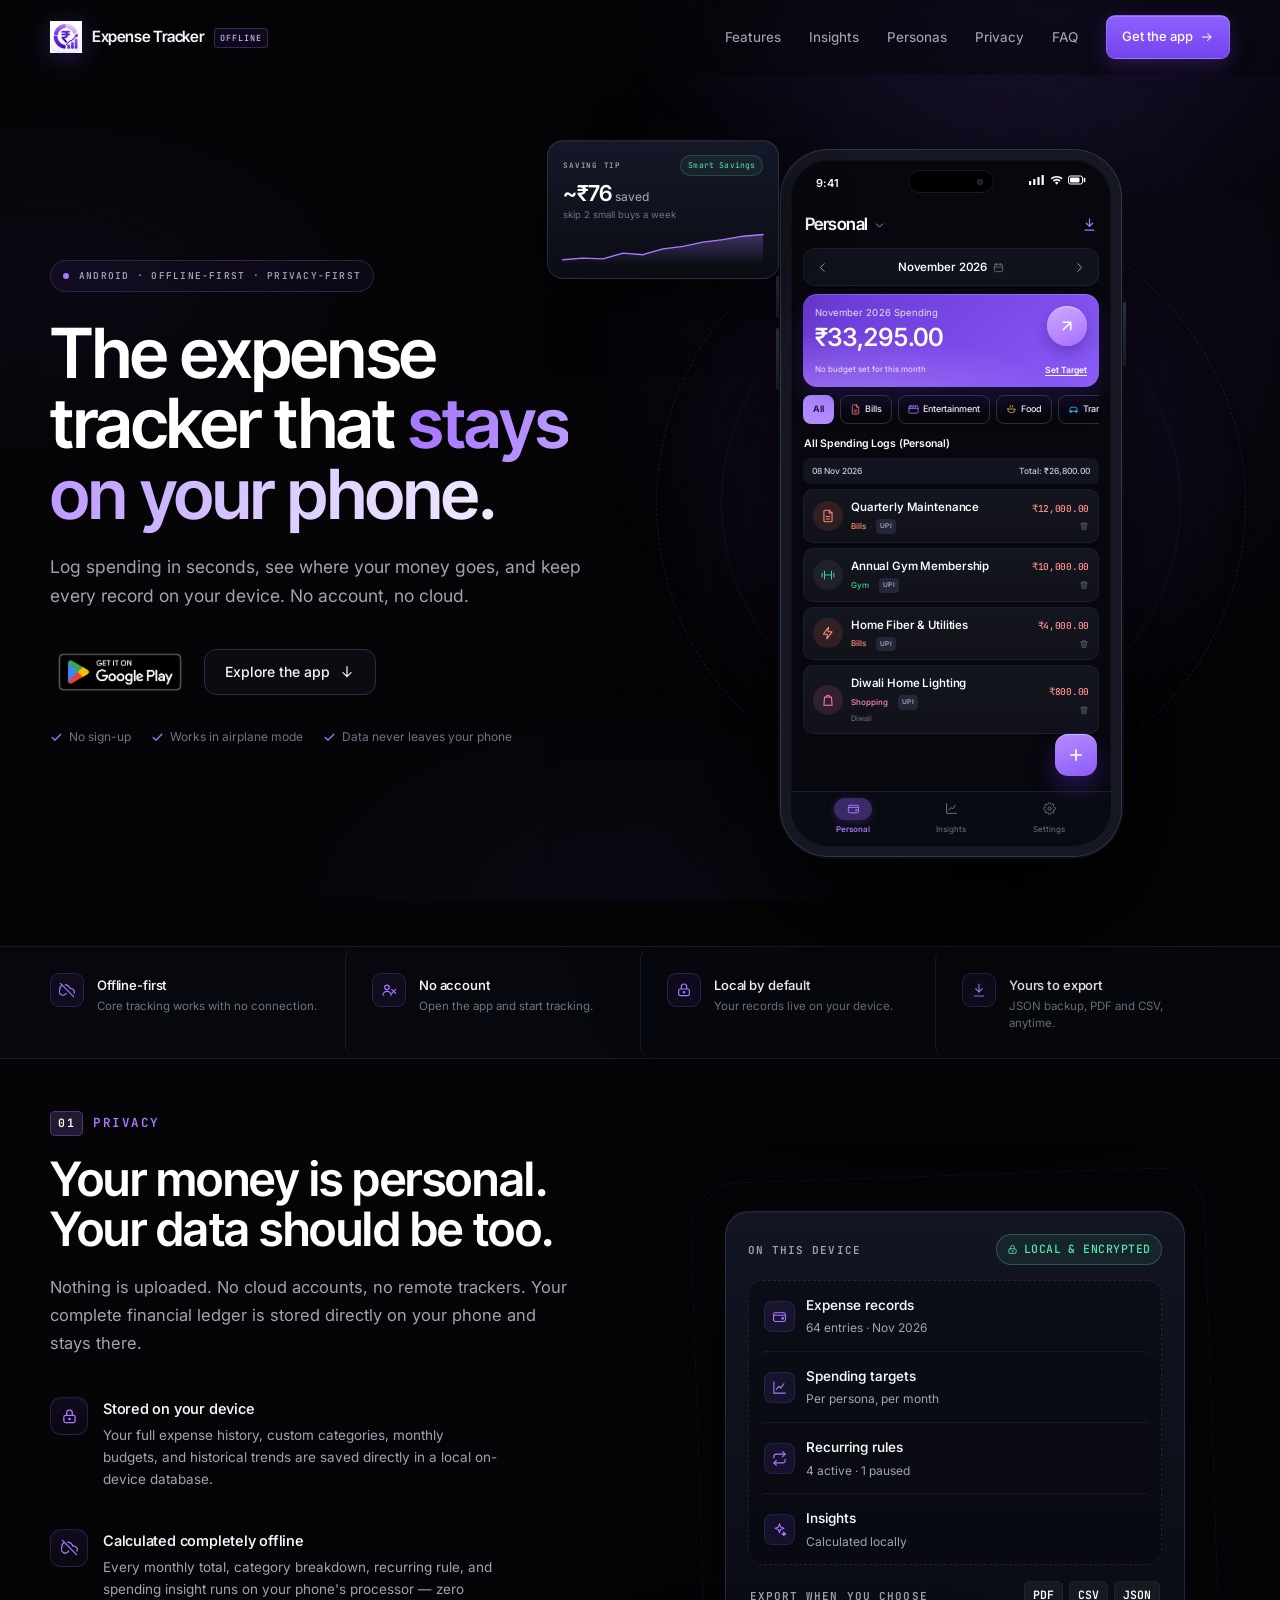
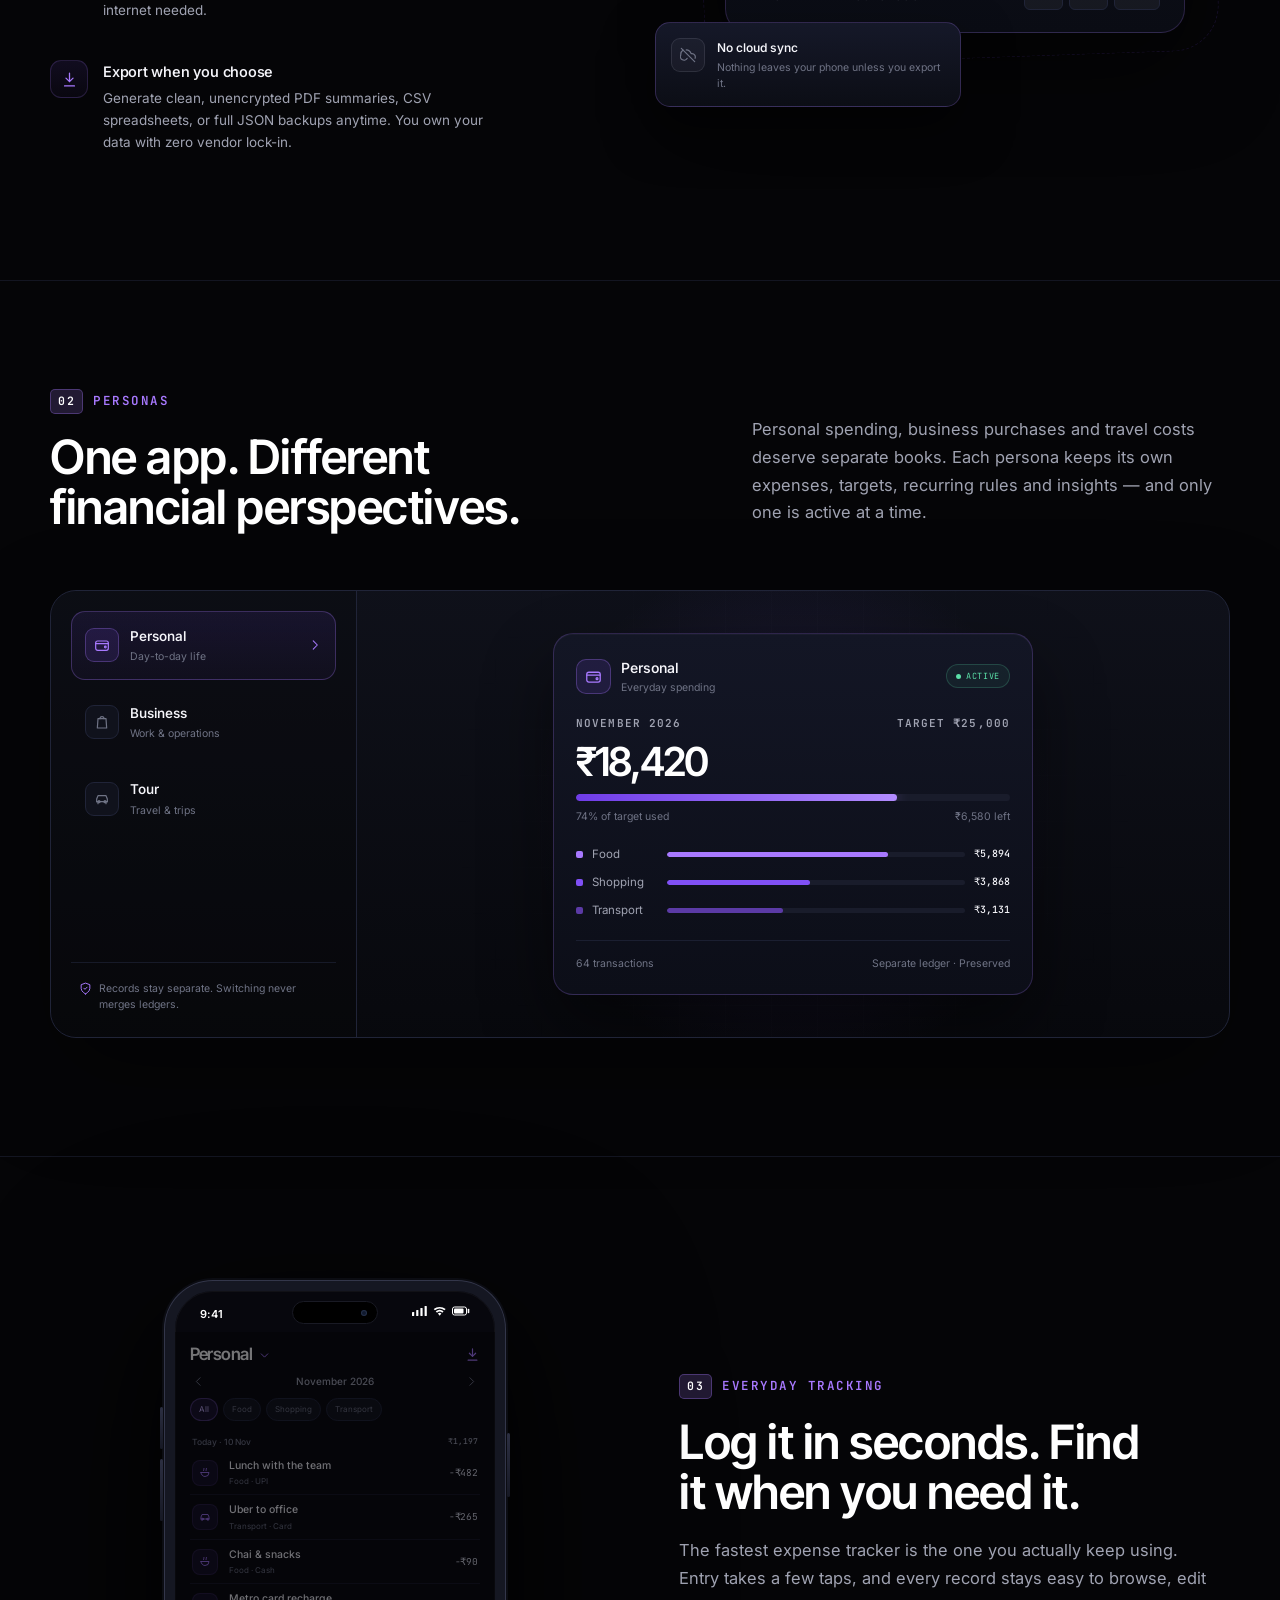
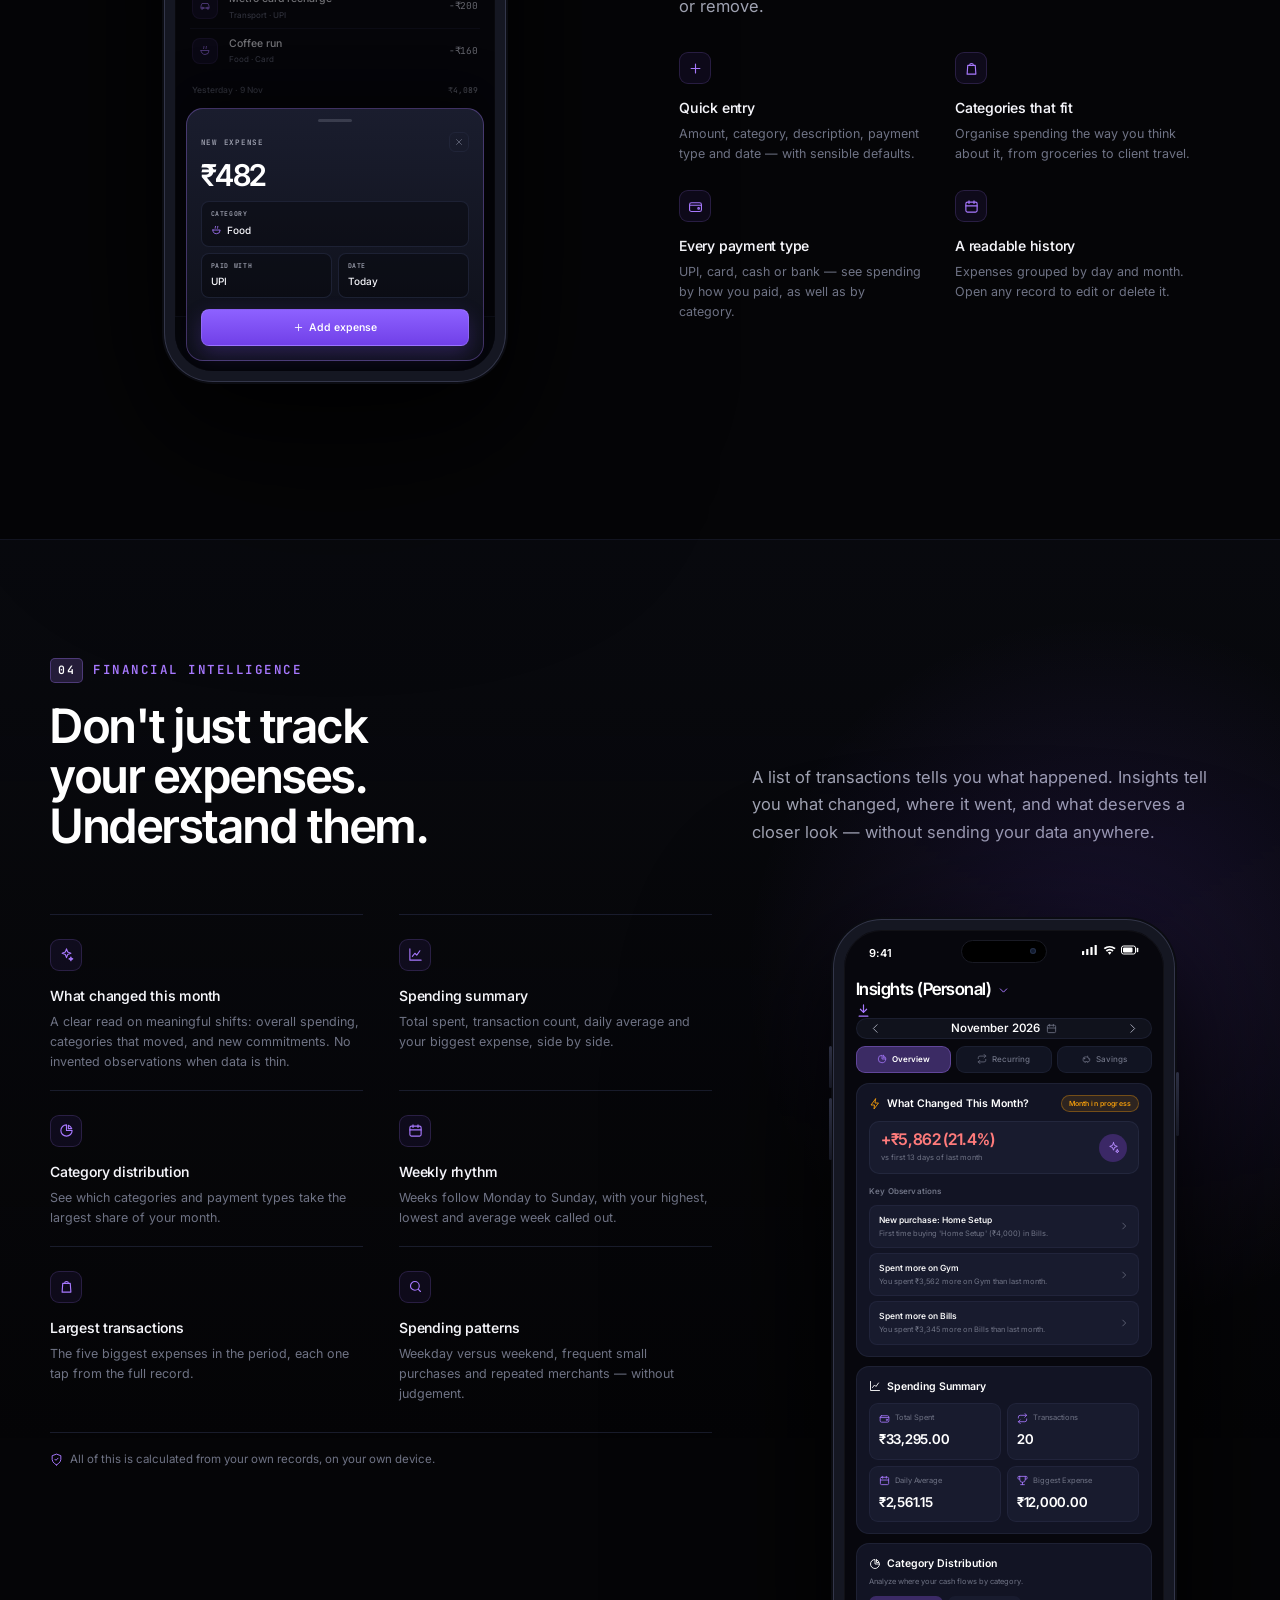
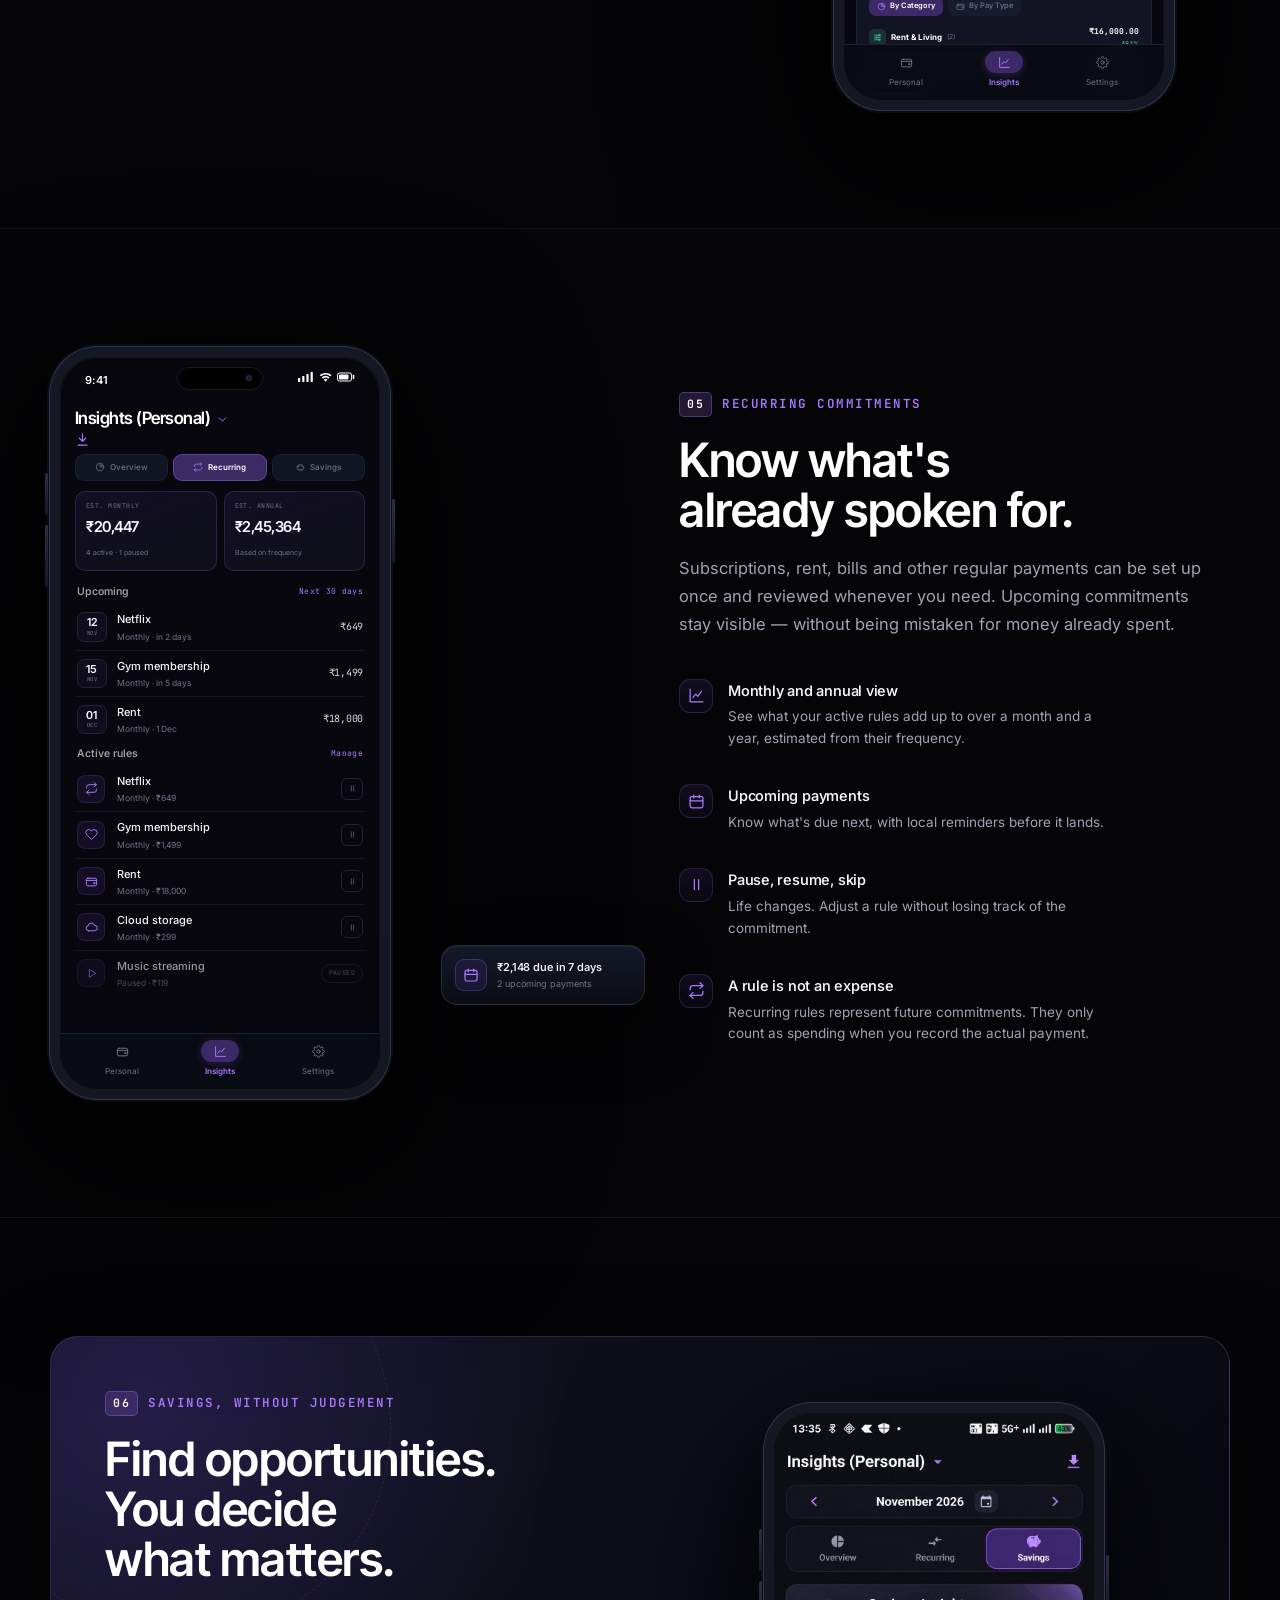
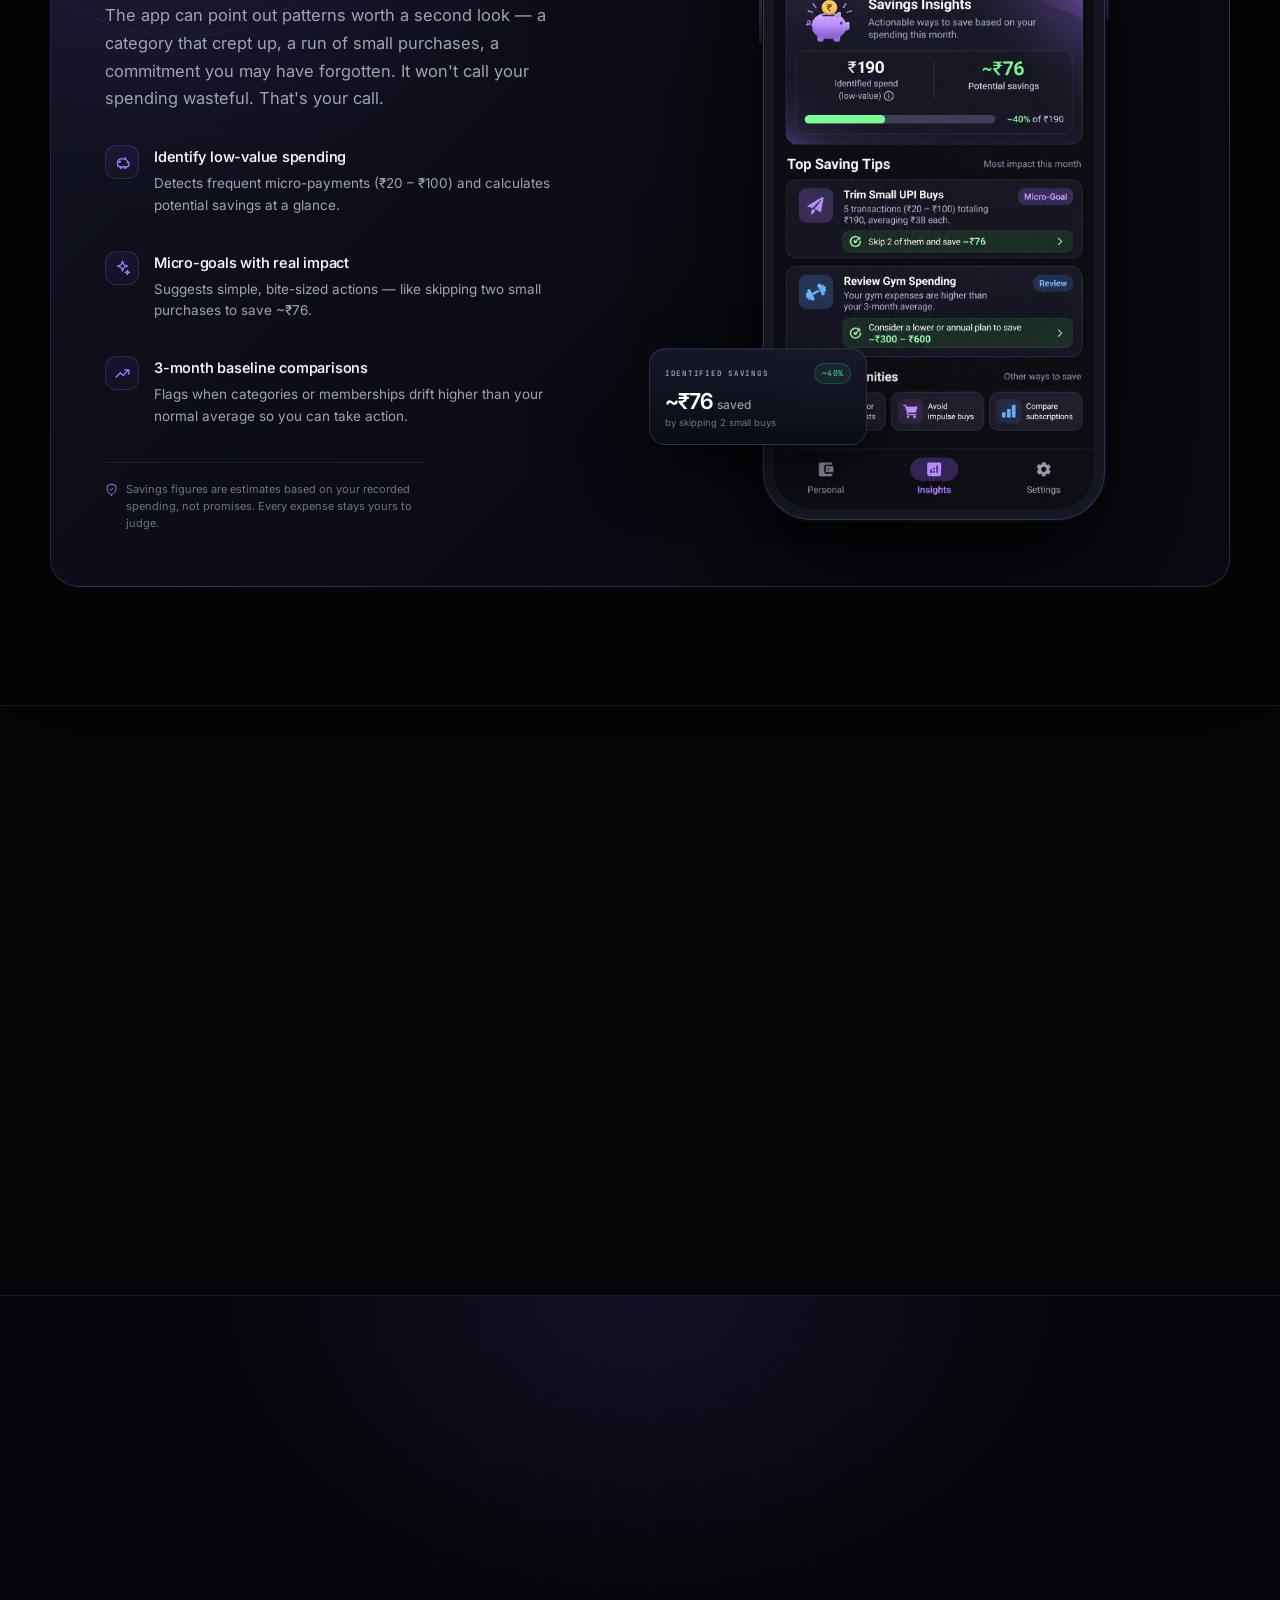
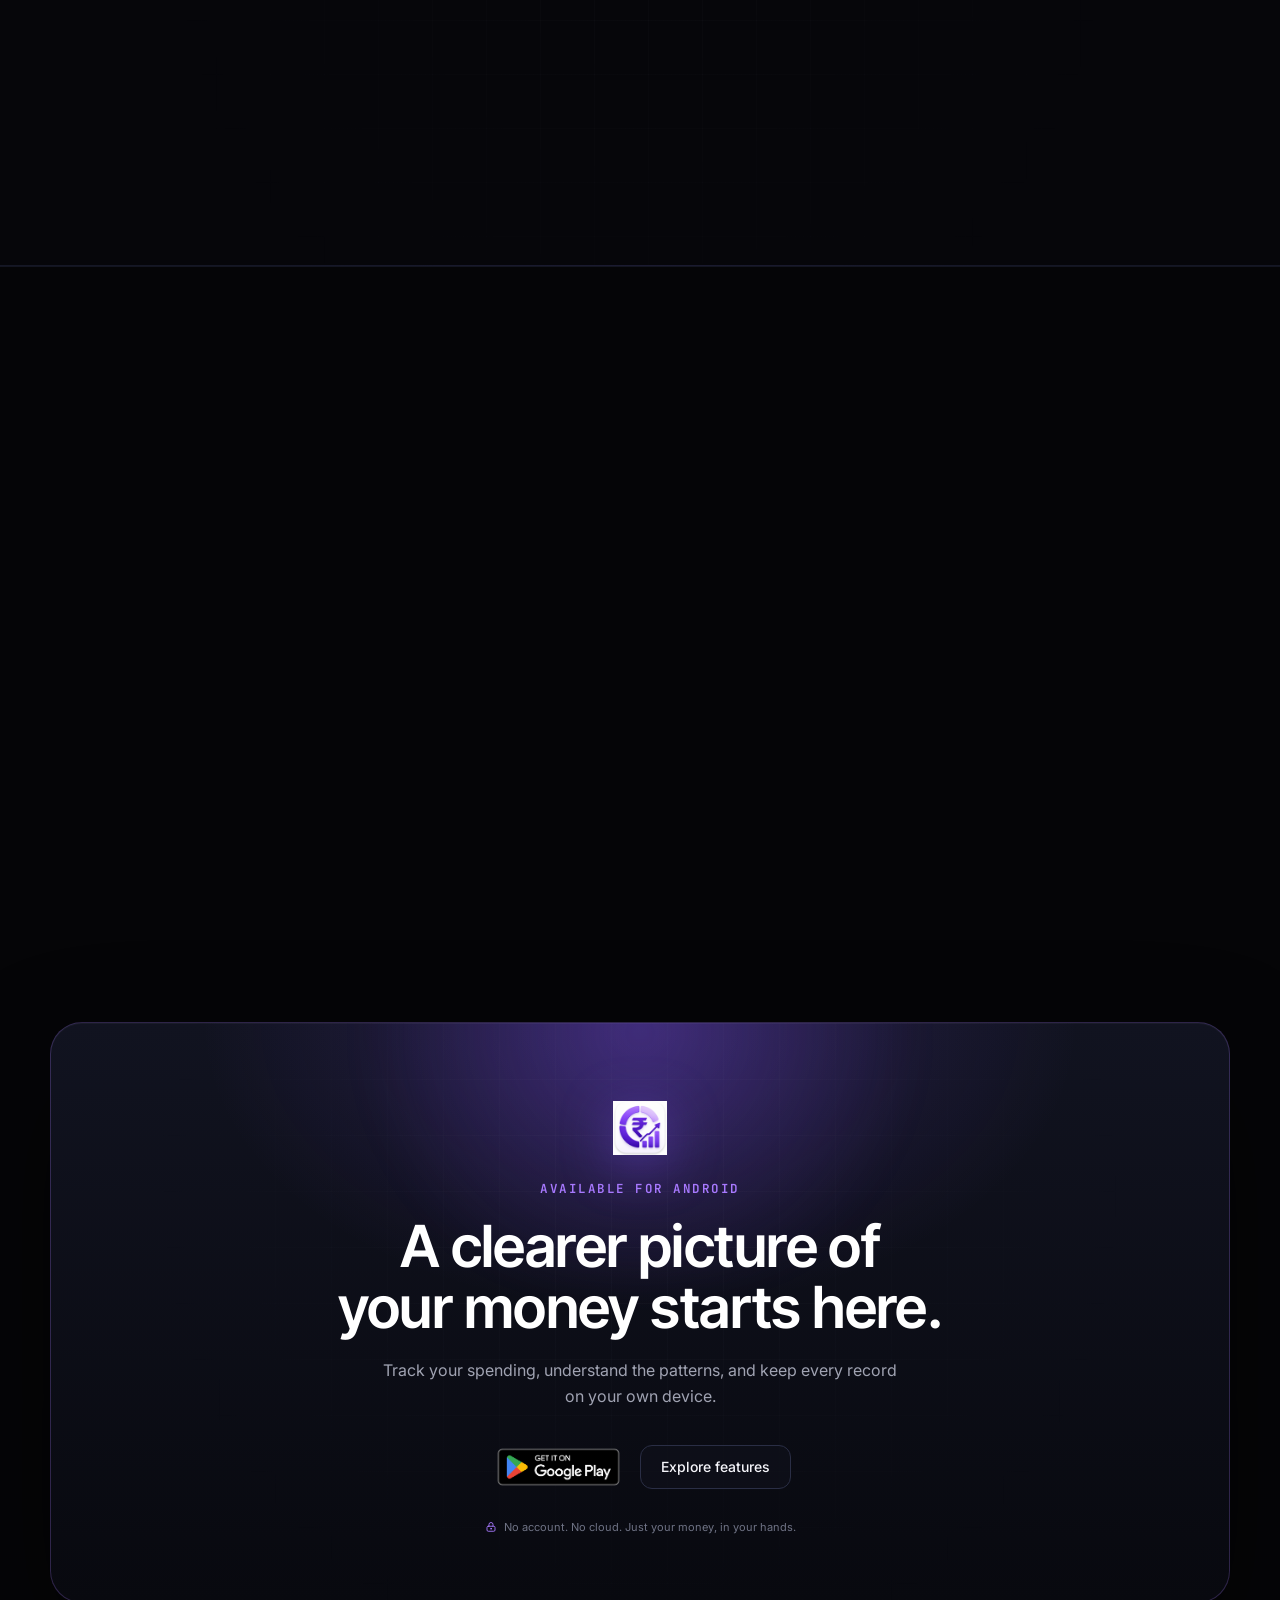
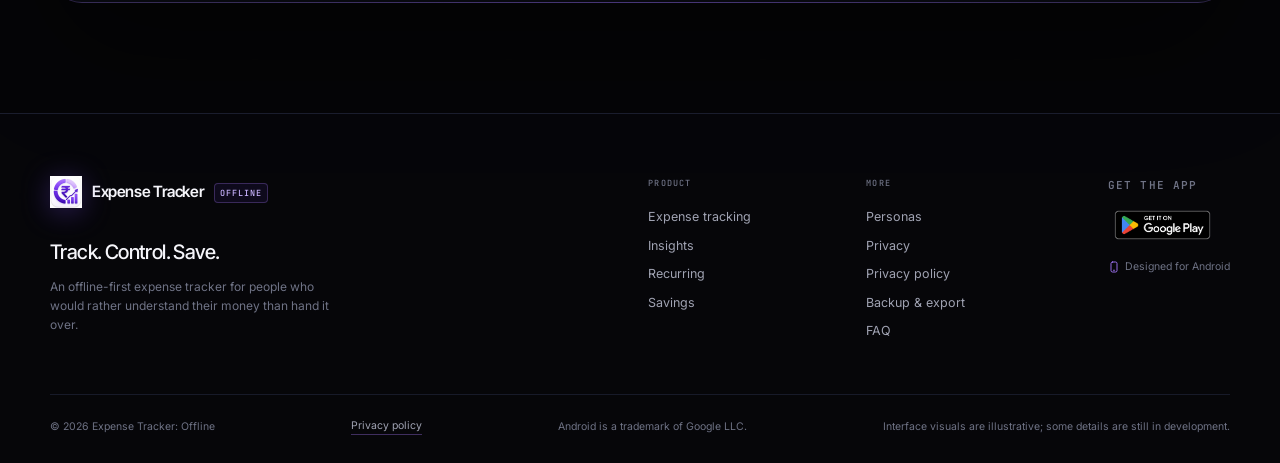
==== index.html @ 75d4fd34 "Replace hero float card with saving tip Swap the 'Monthly change' card in the hero for a Smart Savin" ====
<!DOCTYPE html>
<html lang="en">
<head>
<meta charset="utf-8">
<meta name="viewport" content="width=device-width, initial-scale=1">
<title>Expense Tracker: Offline — Track smarter. Spend better.</title>
<meta name="description" content="A privacy-first, offline expense tracker for Android. Record spending, set monthly targets, understand recurring commitments and see where your money goes.">
<meta name="theme-color" content="#050507">
<meta name="color-scheme" content="dark">
<meta property="og:title" content="Expense Tracker: Offline — Track smarter. Spend better.">
<meta property="og:description" content="Log spending in seconds, see where your money goes, and keep every record on your device. No account, no cloud.">
<meta property="og:type" content="website">
<meta property="og:site_name" content="Expense Tracker: Offline">
<link rel="icon" href="assets/favicon-64.png" type="image/png" sizes="64x64">
<link rel="apple-touch-icon" href="assets/apple-touch-icon.png">
<link rel="preconnect" href="https://fonts.googleapis.com">
<link rel="preconnect" href="https://fonts.gstatic.com" crossorigin>
<link href="https://fonts.googleapis.com/css2?family=Inter+Tight:wght@400;500;600;700&family=Inter:wght@400;500;600&family=JetBrains+Mono:wght@400;500&display=swap" rel="stylesheet">
<link rel="stylesheet" href="styles.css">
<script>
  document.documentElement.classList.add("js");
</script>
<script type="application/ld+json">
{
  "@context": "https://schema.org",
  "@type": "MobileApplication",
  "name": "Expense Tracker: Offline",
  "operatingSystem": "Android",
  "applicationCategory": "FinanceApplication",
  "description": "A privacy-first, offline expense tracker for Android. Record expenses, set monthly targets, manage recurring payments and understand your spending patterns.",
  "featureList": [
    "Offline expense tracking",
    "Monthly spending targets",
    "Recurring expense management",
    "Spending insights",
    "Personal, Business and Tour personas",
    "JSON backup and restore",
    "PDF and CSV export"
  ]
}
</script>
</head>
<body>
<a class="skip-link" href="#main">Skip to content</a>

<!-- Icon sprite -->
<svg class="sprite" aria-hidden="true" focusable="false">
  <symbol id="i-arrow-right" viewBox="0 0 24 24"><path d="M4 12h15M13 6l6 6-6 6"/></symbol>
  <symbol id="i-arrow-down" viewBox="0 0 24 24"><path d="M12 4v15M6 13l6 6 6-6"/></symbol>
  <symbol id="i-chevron-down" viewBox="0 0 24 24"><path d="M6 9l6 6 6-6"/></symbol>
  <symbol id="i-chevron-left" viewBox="0 0 24 24"><path d="M15 5l-7 7 7 7"/></symbol>
  <symbol id="i-chevron-right" viewBox="0 0 24 24"><path d="M9 5l7 7-7 7"/></symbol>
  <symbol id="i-bell" viewBox="0 0 24 24"><path d="M18 8a6 6 0 10-12 0c0 7-3 9-3 9h18s-3-2-3-9M13.7 21a2 2 0 01-3.4 0"/></symbol>
  <symbol id="i-shield" viewBox="0 0 24 24"><path d="M12 22s8-4 8-10V5l-8-3-8 3v7c0 6 8 10 8 10z"/><path d="M9 11.5l2 2 4-4"/></symbol>
  <symbol id="i-lock" viewBox="0 0 24 24"><rect x="4" y="10.5" width="16" height="10" rx="2.5"/><path d="M8 10.5V7a4 4 0 018 0v3.5"/><circle cx="12" cy="15.5" r="1"/></symbol>
  <symbol id="i-phone" viewBox="0 0 24 24"><rect x="6" y="2" width="12" height="20" rx="3"/><path d="M11 18.5h2"/></symbol>
  <symbol id="i-cloud" viewBox="0 0 24 24"><path d="M6.5 18a4.5 4.5 0 01-.8-8.9A6 6 0 0117.4 8a5 5 0 01.6 10H6.5z"/></symbol>
  <symbol id="i-cloud-off" viewBox="0 0 24 24"><path d="M22.6 16.9A5 5 0 0018 10h-1.3a8 8 0 00-7.3-5.7M4.6 4.6A8 8 0 001.2 12a5 5 0 009.6 4.9"/><line x1="2" y1="2" x2="22" y2="22"/></symbol>
  <symbol id="i-user-x" viewBox="0 0 24 24"><circle cx="9" cy="8" r="3.4"/><path d="M3 20a6 6 0 0112 0"/><line x1="16" y1="11" x2="22" y2="17"/><line x1="22" y1="11" x2="16" y2="17"/></symbol>
  <symbol id="i-wallet" viewBox="0 0 24 24"><rect x="2.5" y="6" width="19" height="14" rx="3"/><path d="M2.5 10h19"/><circle cx="17" cy="15" r="1.3"/></symbol>
  <symbol id="i-download" viewBox="0 0 24 24"><path d="M12 3v12M7 10l5 5 5-5M5 21h14"/></symbol>
  <symbol id="i-chart" viewBox="0 0 24 24"><path d="M3 3v18h18"/><path d="M7 15l4-5 3 3 5-7"/></symbol>
  <symbol id="i-pie" viewBox="0 0 24 24"><path d="M21 12a9 9 0 11-9-9v9h9z"/><path d="M15 3.6A9 9 0 0120.4 9H15V3.6z"/></symbol>
  <symbol id="i-repeat" viewBox="0 0 24 24"><path d="M17 1l4 4-4 4"/><path d="M3 11V9a4 4 0 014-4h14"/><path d="M7 23l-4-4 4-4"/><path d="M21 13v2a4 4 0 01-4 4H3"/></symbol>
  <symbol id="i-pause" viewBox="0 0 24 24"><path d="M9 5v14M15 5v14"/></symbol>
  <symbol id="i-play" viewBox="0 0 24 24"><path d="M8 5v14l11-7z"/></symbol>
  <symbol id="i-sparkles" viewBox="0 0 24 24"><path d="M12 3l1.9 5.1L19 10l-5.1 1.9L12 17l-1.9-5.1L5 10l5.1-1.9L12 3z"/><path d="M19 16l.8 2.2L22 19l-2.2.8L19 22l-.8-2.2L16 19l2.2-.8L19 16z"/></symbol>
  <symbol id="i-food" viewBox="0 0 24 24"><path d="M4 11h16a8 8 0 01-16 0z"/><path d="M9 7c0-2 1-2 1-4M14 7c0-2 1-2 1-4"/></symbol>
  <symbol id="i-bag" viewBox="0 0 24 24"><path d="M6 7h12l1 14H5L6 7z"/><path d="M9 7a3 3 0 016 0"/></symbol>
  <symbol id="i-car" viewBox="0 0 24 24"><path d="M4 16v-4l2-5h12l2 5v4"/><path d="M4 16h16M6 16v3M18 16v3"/><circle cx="7.5" cy="16" r="1.5"/><circle cx="16.5" cy="16" r="1.5"/></symbol>
  <symbol id="i-bolt" viewBox="0 0 24 24"><path d="M13 2L4 14h7l-1 8 9-12h-7l1-8z"/></symbol>
  <symbol id="i-heart" viewBox="0 0 24 24"><path d="M20.8 4.6a5.5 5.5 0 00-7.8 0L12 5.7l-1.1-1.1a5.5 5.5 0 00-7.8 7.8l8.9 8.9 8.9-8.9a5.5 5.5 0 000-7.8z"/></symbol>
  <symbol id="i-plus" viewBox="0 0 24 24"><path d="M12 5v14M5 12h14"/></symbol>
  <symbol id="i-search" viewBox="0 0 24 24"><circle cx="11" cy="11" r="7"/><path d="M20 20l-3.5-3.5"/></symbol>
  <symbol id="i-x" viewBox="0 0 24 24"><path d="M6 6l12 12M18 6L6 18"/></symbol>
  <symbol id="i-menu" viewBox="0 0 24 24"><path d="M4 7h16M4 12h16M4 17h16"/></symbol>
  <symbol id="i-check" viewBox="0 0 24 24"><path d="M20 6L9 17l-5-5"/></symbol>
  <symbol id="i-calendar" viewBox="0 0 24 24"><rect x="3" y="5" width="18" height="16" rx="2.5"/><path d="M16 3v4M8 3v4M3 11h18"/></symbol>
  <symbol id="i-sliders" viewBox="0 0 24 24"><path d="M4 6h10M18 6h2M4 12h4M12 12h8M4 18h10M18 18h2"/><circle cx="16" cy="6" r="2"/><circle cx="10" cy="12" r="2"/><circle cx="16" cy="18" r="2"/></symbol>
  <symbol id="i-file" viewBox="0 0 24 24"><path d="M14 2H7a2 2 0 00-2 2v16a2 2 0 002 2h10a2 2 0 002-2V7l-5-5z"/><path d="M14 2v5h5M9 13h6M9 17h6"/></symbol>
  <symbol id="i-refresh" viewBox="0 0 24 24"><path d="M21 12a9 9 0 11-2.6-6.4M21 3v6h-6"/></symbol>
  <symbol id="i-gear" viewBox="0 0 24 24"><circle cx="12" cy="12" r="3"/><path d="M19.4 15a1.65 1.65 0 00.33 1.82l.06.06a2 2 0 11-2.83 2.83l-.06-.06a1.65 1.65 0 00-1.82-.33 1.65 1.65 0 00-1 1.51V21a2 2 0 11-4 0v-.09A1.65 1.65 0 009 19.4a1.65 1.65 0 00-1.82.33l-.06.06a2 2 0 11-2.83-2.83l.06-.06A1.65 1.65 0 004.6 15a1.65 1.65 0 00-1.51-1H3a2 2 0 110-4h.09A1.65 1.65 0 004.6 9a1.65 1.65 0 00-.33-1.82l-.06-.06a2 2 0 112.83-2.83l.06.06A1.65 1.65 0 009 4.6h.09A1.65 1.65 0 0010 3.09V3a2 2 0 114 0v.09a1.65 1.65 0 001 1.51 1.65 1.65 0 001.82-.33l.06-.06a2 2 0 112.83 2.83l-.06.06A1.65 1.65 0 0019.4 9v.09a1.65 1.65 0 001.51 1H21a2 2 0 110 4h-.09a1.65 1.65 0 00-1.51 1z"/></symbol>
  <symbol id="i-list" viewBox="0 0 24 24"><circle cx="4" cy="6" r="1.1"/><circle cx="4" cy="12" r="1.1"/><circle cx="4" cy="18" r="1.1"/><path d="M9 6h11M9 12h11M9 18h11"/></symbol>
  <symbol id="i-trend" viewBox="0 0 24 24"><path d="M3 17l6-6 4 4 7-8"/><path d="M15 7h6v6"/></symbol>
  <symbol id="i-user" viewBox="0 0 24 24"><circle cx="12" cy="8" r="3.4"/><path d="M5.2 20a6.8 6.8 0 0113.6 0"/></symbol>
  <symbol id="i-briefcase" viewBox="0 0 24 24"><rect x="3" y="7.5" width="18" height="12.5" rx="2.4"/><path d="M9 7.5V6a2 2 0 012-2h2a2 2 0 012 2v1.5M3 12.5h18"/></symbol>
  <symbol id="i-trash" viewBox="0 0 24 24"><path d="M4 7h16M10 11v6M14 11v6M6.5 7l.8 13h9.4l.8-13M9 7V4.2h6V7"/></symbol>
  <symbol id="i-pencil" viewBox="0 0 24 24"><path d="M4 20h4L20 8l-4-4L4 16v4z"/><path d="M14 6l4 4"/></symbol>
  <symbol id="i-arrow-up-right" viewBox="0 0 24 24"><path d="M7 17L17 7M7 7h10v10"/></symbol>
  <symbol id="i-piggy" viewBox="0 0 24 24"><path d="M19 12a5 5 0 00-5-5h-4a5 5 0 00-5 5v3a3 3 0 003 3h1v2h2v-2h4v2h2v-2h1a3 3 0 003-3v-3z"/><circle cx="8" cy="11" r="1"/><path d="M16 7V5"/></symbol>
  <symbol id="i-lightbulb" viewBox="0 0 24 24"><path d="M9 18h6M10 22h4M12 2a7 7 0 00-7 7c0 2.5 1.5 4.7 3.5 6h7c2-1.3 3.5-3.5 3.5-6a7 7 0 00-7-7z"/></symbol>
  <symbol id="i-trophy" viewBox="0 0 24 24"><path d="M6 9H4a2 2 0 01-2-2V5a2 2 0 012-2h2M18 9h2a2 2 0 002-2V5a2 2 0 00-2-2h-2M6 3h12v7a6 6 0 01-12 0V3z"/><path d="M12 16v5M8 21h8"/></symbol>
  <symbol id="i-dumbbell" viewBox="0 0 24 24"><path d="M6 5v14M18 5v14M2 9v6M22 9v6M6 12h12"/></symbol>
  <symbol id="i-film" viewBox="0 0 24 24"><rect x="2" y="4" width="20" height="16" rx="2.5"/><path d="M2 9.5h20M7 4.5l-2 5M12 4.5l-2 5M17 4.5l-2 5"/></symbol>
  <symbol id="i-signal" viewBox="0 0 16 10"><rect x="0" y="6" width="2.2" height="4" rx="0.6"/><rect x="4.2" y="4" width="2.2" height="6" rx="0.6"/><rect x="8.4" y="2" width="2.2" height="8" rx="0.6"/><rect x="12.6" y="0" width="2.2" height="10" rx="0.6"/></symbol>
  <symbol id="i-wifi" viewBox="0 0 16 12"><path d="M8 11.6L5.9 9a3.2 3.2 0 014.2 0L8 11.6zM3.3 6.3l1.5 1.7a5.1 5.1 0 016.4 0l1.5-1.7a7.5 7.5 0 00-9.4 0zM.8 3.6l1.5 1.6a9.7 9.7 0 0111.4 0l1.5-1.6A11.9 11.9 0 00.8 3.6z"/></symbol>
  <symbol id="i-battery" viewBox="0 0 18 10"><rect x="0.5" y="1" width="14" height="8" rx="2" fill="none" stroke="currentColor"/><rect x="2" y="2.5" width="9.5" height="5" rx="1"/><path d="M16.5 3.5v3" stroke="currentColor" stroke-width="1.6" stroke-linecap="round"/></symbol>
</svg>

<header class="site-header" id="site-header">
  <div class="container header__inner">
    <a class="brand" href="#top" aria-label="Expense Tracker: Offline — home">
      <span class="brand__mark" aria-hidden="true">
        <img src="assets/app-icon.png" alt="" width="64" height="64">
      </span>
      <span class="brand__text">Expense Tracker</span>
      <span class="brand__tag">Offline</span>
    </a>

    <nav class="nav" id="site-nav" aria-label="Primary">
      <a href="#features">Features</a>
      <a href="#insights">Insights</a>
      <a href="#personas">Personas</a>
      <a href="#privacy">Privacy</a>
      <a href="#faq">FAQ</a>
      <a class="nav__cta" href="https://play.google.com/store/apps/details?id=com.aistudio.expensetracker.kwtvpx" target="_blank" rel="noopener">
        Get the app
        <svg class="icon" aria-hidden="true"><use href="#i-arrow-right"/></svg>
      </a>
    </nav>

    <button class="nav-toggle" type="button" aria-expanded="false" aria-controls="site-nav" aria-label="Open menu">
      <svg class="icon nav-toggle__open" aria-hidden="true"><use href="#i-menu"/></svg>
      <svg class="icon nav-toggle__close" aria-hidden="true"><use href="#i-x"/></svg>
    </button>
  </div>
</header>

<main id="main">
  <span id="top"></span>

  <!-- HERO -->
  <section class="hero">
    <div class="hero__glow" aria-hidden="true"></div>
    <div class="container hero__inner">
      <div class="hero__copy">
        <p class="eyebrow eyebrow--pill"><span class="pulse-dot" aria-hidden="true"></span> Android · Offline-first · Privacy-first</p>
        <h1>The expense tracker that <span>stays on your phone.</span></h1>
        <p class="hero__lede">Log spending in seconds, see where your money goes, and keep every record on your device. No account, no cloud.</p>

        <div class="hero__actions">
          <a class="play-badge" href="https://play.google.com/store/apps/details?id=com.aistudio.expensetracker.kwtvpx" target="_blank" rel="noopener" aria-label="Get Expense Tracker: Offline on Google Play">
            <img src="assets/google-play-badge.png" alt="Get it on Google Play" width="646" height="250">
          </a>
          <!-- Full width / desktop CTA -->
          <a class="btn btn--ghost cta-desktop" href="#features">
            Explore the app
            <svg class="icon" aria-hidden="true"><use href="#i-arrow-down"/></svg>
          </a>
          <!-- Responsive / mobile CTA -->
          <a class="btn btn--primary cta-mobile" href="https://play.google.com/store/apps/details?id=com.aistudio.expensetracker.kwtvpx" target="_blank" rel="noopener" aria-label="Download Expense Tracker on Google Play">
            Download the App
            <svg class="icon" aria-hidden="true"><use href="#i-download"/></svg>
          </a>
        </div>

        <ul class="hero__micro">
          <li><svg class="icon" aria-hidden="true"><use href="#i-check"/></svg> No sign-up</li>
          <li><svg class="icon" aria-hidden="true"><use href="#i-check"/></svg> Works in airplane mode</li>
          <li><svg class="icon" aria-hidden="true"><use href="#i-check"/></svg> Data never leaves your phone</li>
        </ul>
      </div>

      <div class="hero__visual">
        <div class="hero__orbit" aria-hidden="true"></div>

        <div class="device device--hero" aria-hidden="true">
          <span class="device__btn device__btn--power"></span>
          <span class="device__btn device__btn--vol-a"></span>
          <span class="device__btn device__btn--vol-b"></span>
          <div class="device__screen">
            <span class="device__island"></span>
            <div class="statusbar">
              <span>9:41</span>
              <span class="statusbar__icons">
                <svg viewBox="0 0 16 10"><use href="#i-signal"/></svg>
                <svg viewBox="0 0 16 12"><use href="#i-wifi"/></svg>
                <svg viewBox="0 0 18 10"><use href="#i-battery"/></svg>
              </span>
            </div>

            <div class="appscreen appscreen--home">
              <div class="home-top">
                <span class="home-title">Personal <svg class="icon home-title__chevron" aria-hidden="true"><use href="#i-chevron-down"/></svg></span>
                <span class="home-actions">
                  <svg class="icon" aria-hidden="true"><use href="#i-download"/></svg>
                </span>
              </div>

              <div class="home-month">
                <svg class="icon" aria-hidden="true"><use href="#i-chevron-left"/></svg>
                <span class="home-month__label">November 2026 <svg class="icon" aria-hidden="true"><use href="#i-calendar"/></svg></span>
                <svg class="icon" aria-hidden="true"><use href="#i-chevron-right"/></svg>
              </div>

              <div class="home-total">
                <p class="home-total__label">November 2026 Spending</p>
                <p class="home-total__amount">₹33,295.00</p>
                <span class="home-total__btn" aria-label="Spend trend"><svg class="icon" aria-hidden="true"><use href="#i-arrow-up-right"/></svg></span>
                <div class="home-total__bottom">
                  <span class="home-total__note">No budget set for this month</span>
                  <span class="home-total__target">Set Target</span>
                </div>
              </div>

              <div class="home-chips">
                <span class="home-chip is-active">All</span>
                <span class="home-chip"><svg class="icon chip-icon--bills" aria-hidden="true"><use href="#i-file"/></svg> Bills</span>
                <span class="home-chip"><svg class="icon chip-icon--ent" aria-hidden="true"><use href="#i-film"/></svg> Entertainment</span>
                <span class="home-chip"><svg class="icon chip-icon--food" aria-hidden="true"><use href="#i-food"/></svg> Food</span>
                <span class="home-chip"><svg class="icon chip-icon--trans" aria-hidden="true"><use href="#i-car"/></svg> Transport</span>
              </div>

              <p class="home-section">All Spending Logs (Personal)</p>

              <div class="home-group"><span>08 Nov 2026</span><span>Total: ₹26,800.00</span></div>
              <div class="home-tx">
                <span class="home-tx__icon home-tx__icon--bills"><svg class="icon" aria-hidden="true"><use href="#i-file"/></svg></span>
                <span class="home-tx__main">
                  <b>Quarterly Maintenance</b>
                  <small><em class="cat cat--bills">Bills</em><i>·</i><span class="upi">UPI</span></small>
                </span>
                <span class="home-tx__right"><b>₹12,000.00</b><svg class="icon" aria-hidden="true"><use href="#i-trash"/></svg></span>
              </div>

              <div class="home-tx">
                <span class="home-tx__icon home-tx__icon--gym"><svg class="icon" aria-hidden="true"><use href="#i-dumbbell"/></svg></span>
                <span class="home-tx__main">
                  <b>Annual Gym Membership</b>
                  <small><em class="cat cat--gym">Gym</em><i>·</i><span class="upi">UPI</span></small>
                </span>
                <span class="home-tx__right"><b>₹10,000.00</b><svg class="icon" aria-hidden="true"><use href="#i-trash"/></svg></span>
              </div>

              <div class="home-tx">
                <span class="home-tx__icon home-tx__icon--bills"><svg class="icon" aria-hidden="true"><use href="#i-bolt"/></svg></span>
                <span class="home-tx__main">
                  <b>Home Fiber &amp; Utilities</b>
                  <small><em class="cat cat--bills">Bills</em><i>·</i><span class="upi">UPI</span></small>
                </span>
                <span class="home-tx__right"><b>₹4,000.00</b><svg class="icon" aria-hidden="true"><use href="#i-trash"/></svg></span>
              </div>

              <div class="home-tx">
                <span class="home-tx__icon home-tx__icon--shop"><svg class="icon" aria-hidden="true"><use href="#i-bag"/></svg></span>
                <span class="home-tx__main">
                  <b>Diwali Home Lighting</b>
                  <small><em class="cat cat--shop">Shopping</em><i>·</i><span class="upi">UPI</span></small>
                  <span class="tx-subtag">Diwali</span>
                </span>
                <span class="home-tx__right"><b>₹800.00</b><svg class="icon" aria-hidden="true"><use href="#i-trash"/></svg></span>
              </div>

              <span class="home-fab" aria-label="Add transaction"><svg class="icon" aria-hidden="true"><use href="#i-plus"/></svg></span>

              <div class="appnav appnav--real">
                <span class="appnav__item is-active"><span class="appnav__pill"><svg class="icon" aria-hidden="true"><use href="#i-wallet"/></svg></span>Personal</span>
                <span class="appnav__item"><span class="appnav__pill"><svg class="icon" aria-hidden="true"><use href="#i-chart"/></svg></span>Insights</span>
                <span class="appnav__item"><span class="appnav__pill"><svg class="icon" aria-hidden="true"><use href="#i-gear"/></svg></span>Settings</span>
              </div>
            </div>
          </div>
        </div>

        <aside class="float-card float-card--tip" aria-hidden="true">
          <div class="float-card__top"><span class="micro-label">Saving tip</span><span class="delta-pill">Smart Savings</span></div>
          <p class="float-card__big float-card__big--sm">~₹76 <span>saved</span></p>
          <p class="float-card__sub">skip 2 small buys a week</p>
          <svg class="sparkline" viewBox="0 0 180 38" preserveAspectRatio="none">
            <defs>
              <linearGradient id="sparkFill" x1="0" y1="0" x2="0" y2="1">
                <stop offset="0" stop-color="#A879FF" stop-opacity="0.32"/>
                <stop offset="1" stop-color="#A879FF" stop-opacity="0"/>
              </linearGradient>
            </defs>
            <path d="M0 33 L18 31 L36 32 L54 25 L72 27 L90 20 L108 17 L126 12 L144 9 L162 5 L180 3 L180 38 L0 38 Z" fill="url(#sparkFill)"/>
            <path d="M0 33 L18 31 L36 32 L54 25 L72 27 L90 20 L108 17 L126 12 L144 9 L162 5 L180 3" fill="none" stroke="#A879FF" stroke-width="1.6" stroke-linecap="round" stroke-linejoin="round"/>
          </svg>
        </aside>
      </div>
    </div>
  </section>

  <!-- PRINCIPLES STRIP -->
  <section class="principles" aria-label="Product principles">
    <div class="container principles__grid">
      <div class="principle">
        <span class="principle__icon"><svg class="icon" aria-hidden="true"><use href="#i-cloud-off"/></svg></span>
        <p><strong>Offline-first</strong><span>Core tracking works with no connection.</span></p>
      </div>
      <div class="principle">
        <span class="principle__icon"><svg class="icon" aria-hidden="true"><use href="#i-user-x"/></svg></span>
        <p><strong>No account</strong><span>Open the app and start tracking.</span></p>
      </div>
      <div class="principle">
        <span class="principle__icon"><svg class="icon" aria-hidden="true"><use href="#i-lock"/></svg></span>
        <p><strong>Local by default</strong><span>Your records live on your device.</span></p>
      </div>
      <div class="principle">
        <span class="principle__icon"><svg class="icon" aria-hidden="true"><use href="#i-download"/></svg></span>
        <p><strong>Yours to export</strong><span>JSON backup, PDF and CSV, anytime.</span></p>
      </div>
    </div>
  </section>

  <!-- PRIVACY -->
  <section class="section" id="privacy">
    <div class="container split">
      <div class="copy reveal">
        <p class="eyebrow"><span class="eyebrow__num">01</span> Privacy</p>
        <h2>Your money is personal. Your data should be too.</h2>
        <p class="lede">Nothing is uploaded. No cloud accounts, no remote trackers. Your complete financial ledger is stored directly on your phone and stays there.</p>
        <ul class="feature-list">
          <li>
            <span class="feature-list__icon"><svg class="icon" aria-hidden="true"><use href="#i-lock"/></svg></span>
            <div><h3>Stored on your device</h3><p>Your full expense history, custom categories, monthly budgets, and historical trends are saved directly in a local on-device database.</p></div>
          </li>
          <li>
            <span class="feature-list__icon"><svg class="icon" aria-hidden="true"><use href="#i-cloud-off"/></svg></span>
            <div><h3>Calculated completely offline</h3><p>Every monthly total, category breakdown, recurring rule, and spending insight runs on your phone's processor — zero internet needed.</p></div>
          </li>
          <li>
            <span class="feature-list__icon"><svg class="icon" aria-hidden="true"><use href="#i-download"/></svg></span>
            <div><h3>Export when you choose</h3><p>Generate clean, unencrypted PDF summaries, CSV spreadsheets, or full JSON backups anytime. You own your data with zero vendor lock-in.</p></div>
          </li>
        </ul>
      </div>

      <div class="split__visual privacy-visual reveal">
        <div class="privacy-board">
          <div class="privacy-board__head">
            <span class="micro-label">On this device</span>
            <span class="local-status"><svg class="icon" style="width:11px;height:11px;" aria-hidden="true"><use href="#i-lock"/></svg> Local &amp; Encrypted</span>
          </div>
          <div class="privacy-board__inner">
            <div class="data-row">
              <span class="data-row__icon"><svg class="icon" aria-hidden="true"><use href="#i-wallet"/></svg></span>
              <span class="data-row__text"><b>Expense records</b><small>64 entries · Nov 2026</small></span>
            </div>
            <div class="data-row">
              <span class="data-row__icon"><svg class="icon" aria-hidden="true"><use href="#i-chart"/></svg></span>
              <span class="data-row__text"><b>Spending targets</b><small>Per persona, per month</small></span>
            </div>
            <div class="data-row">
              <span class="data-row__icon"><svg class="icon" aria-hidden="true"><use href="#i-repeat"/></svg></span>
              <span class="data-row__text"><b>Recurring rules</b><small>4 active · 1 paused</small></span>
            </div>
            <div class="data-row">
              <span class="data-row__icon"><svg class="icon" aria-hidden="true"><use href="#i-sparkles"/></svg></span>
              <span class="data-row__text"><b>Insights</b><small>Calculated locally</small></span>
            </div>
          </div>
          <div class="privacy-board__export">
            <span class="micro-label">Export when you choose</span>
            <div class="file-chips">
              <span>PDF</span><span>CSV</span><span>JSON</span>
            </div>
          </div>
        </div>

        <div class="floating-note">
          <span class="floating-note__icon is-off"><svg class="icon" aria-hidden="true"><use href="#i-cloud-off"/></svg></span>
          <div>
            <strong>No cloud sync</strong>
            <p>Nothing leaves your phone unless you export it.</p>
          </div>
        </div>
      </div>
    </div>
  </section>

  <!-- PERSONAS -->
  <section class="section section--flush" id="personas">
    <div class="container">
      <div class="section-head reveal">
        <div>
          <p class="eyebrow"><span class="eyebrow__num">02</span> Personas</p>
          <h2>One app. Different financial perspectives.</h2>
        </div>
        <p class="lede">Personal spending, business purchases and travel costs deserve separate books. Each persona keeps its own expenses, targets, recurring rules and insights — and only one is active at a time.</p>
      </div>

      <div class="persona-demo reveal">
        <div class="persona-demo__tabs" role="tablist" aria-label="Example personas">
          <button class="persona-tab is-active" type="button" role="tab" id="tab-personal" aria-selected="true" aria-controls="panel-personal" data-persona="personal">
            <span class="persona-tab__icon"><svg class="icon" aria-hidden="true"><use href="#i-wallet"/></svg></span>
            <span class="persona-tab__text"><b>Personal</b><small>Day-to-day life</small></span>
            <svg class="icon persona-tab__arrow" aria-hidden="true"><use href="#i-chevron-right"/></svg>
          </button>
          <button class="persona-tab" type="button" role="tab" id="tab-business" aria-selected="false" aria-controls="panel-business" tabindex="-1" data-persona="business">
            <span class="persona-tab__icon"><svg class="icon" aria-hidden="true"><use href="#i-bag"/></svg></span>
            <span class="persona-tab__text"><b>Business</b><small>Work &amp; operations</small></span>
            <svg class="icon persona-tab__arrow" aria-hidden="true"><use href="#i-chevron-right"/></svg>
          </button>
          <button class="persona-tab" type="button" role="tab" id="tab-tour" aria-selected="false" aria-controls="panel-tour" tabindex="-1" data-persona="tour">
            <span class="persona-tab__icon"><svg class="icon" aria-hidden="true"><use href="#i-car"/></svg></span>
            <span class="persona-tab__text"><b>Tour</b><small>Travel &amp; trips</small></span>
            <svg class="icon persona-tab__arrow" aria-hidden="true"><use href="#i-chevron-right"/></svg>
          </button>
          <p class="persona-demo__hint"><svg class="icon" aria-hidden="true"><use href="#i-shield"/></svg> Records stay separate. Switching never merges ledgers.</p>
        </div>

        <div class="persona-demo__stage">
          <div class="persona-panel is-active" role="tabpanel" id="panel-personal" aria-labelledby="tab-personal" data-panel="personal">
            <div class="persona-panel__head">
              <div class="persona-panel__id">
                <span class="persona-avatar"><svg class="icon" aria-hidden="true"><use href="#i-wallet"/></svg></span>
                <div><b>Personal</b><small>Everyday spending</small></div>
              </div>
              <span class="active-pill"><i></i> Active</span>
            </div>
            <div class="persona-panel__body">
              <div class="persona-row"><span class="micro-label">November 2026</span><span class="micro-label">Target ₹25,000</span></div>
              <p class="persona-amount">₹18,420</p>
              <div class="meter meter--lg"><span style="width:74%"></span></div>
              <div class="persona-row persona-row--muted"><span>74% of target used</span><span>₹6,580 left</span></div>
              <ul class="cat-list">
                <li><span class="cat-dot" style="--c:#A879FF"></span><span class="cat-name">Food</span><span class="cat-bar"><i style="width:74%"></i></span><b>₹5,894</b></li>
                <li><span class="cat-dot" style="--c:#8050F5"></span><span class="cat-name">Shopping</span><span class="cat-bar"><i style="width:48%"></i></span><b>₹3,868</b></li>
                <li><span class="cat-dot" style="--c:#5B3AA6"></span><span class="cat-name">Transport</span><span class="cat-bar"><i style="width:39%"></i></span><b>₹3,131</b></li>
              </ul>
            </div>
            <div class="persona-panel__foot"><span>64 transactions</span><span>Separate ledger · Preserved</span></div>
          </div>

          <div class="persona-panel" role="tabpanel" id="panel-business" aria-labelledby="tab-business" data-panel="business" hidden>
            <div class="persona-panel__head">
              <div class="persona-panel__id">
                <span class="persona-avatar"><svg class="icon" aria-hidden="true"><use href="#i-bag"/></svg></span>
                <div><b>Business</b><small>Work &amp; operations</small></div>
              </div>
              <span class="active-pill"><i></i> Active</span>
            </div>
            <div class="persona-panel__body">
              <div class="persona-row"><span class="micro-label">November 2026</span><span class="micro-label">Target ₹90,000</span></div>
              <p class="persona-amount">₹64,250</p>
              <div class="meter meter--lg"><span style="width:71%"></span></div>
              <div class="persona-row persona-row--muted"><span>71% of target used</span><span>₹25,750 left</span></div>
              <ul class="cat-list">
                <li><span class="cat-dot" style="--c:#A879FF"></span><span class="cat-name">Travel</span><span class="cat-bar"><i style="width:84%"></i></span><b>₹21,380</b></li>
                <li><span class="cat-dot" style="--c:#8050F5"></span><span class="cat-name">Software</span><span class="cat-bar"><i style="width:50%"></i></span><b>₹12,850</b></li>
                <li><span class="cat-dot" style="--c:#5B3AA6"></span><span class="cat-name">Meals</span><span class="cat-bar"><i style="width:38%"></i></span><b>₹9,638</b></li>
              </ul>
            </div>
            <div class="persona-panel__foot"><span>38 transactions</span><span>Separate ledger · Preserved</span></div>
          </div>

          <div class="persona-panel" role="tabpanel" id="panel-tour" aria-labelledby="tab-tour" data-panel="tour" hidden>
            <div class="persona-panel__head">
              <div class="persona-panel__id">
                <span class="persona-avatar"><svg class="icon" aria-hidden="true"><use href="#i-car"/></svg></span>
                <div><b>Tour</b><small>Travel &amp; trips</small></div>
              </div>
              <span class="active-pill"><i></i> Active</span>
            </div>
            <div class="persona-panel__body">
              <div class="persona-row"><span class="micro-label">November 2026</span><span class="micro-label">Target ₹18,000</span></div>
              <p class="persona-amount">₹12,840</p>
              <div class="meter meter--lg"><span style="width:71%"></span></div>
              <div class="persona-row persona-row--muted"><span>71% of target used</span><span>₹5,160 left</span></div>
              <ul class="cat-list">
                <li><span class="cat-dot" style="--c:#A879FF"></span><span class="cat-name">Stay</span><span class="cat-bar"><i style="width:88%"></i></span><b>₹5,136</b></li>
                <li><span class="cat-dot" style="--c:#8050F5"></span><span class="cat-name">Food</span><span class="cat-bar"><i style="width:44%"></i></span><b>₹2,568</b></li>
                <li><span class="cat-dot" style="--c:#5B3AA6"></span><span class="cat-name">Transport</span><span class="cat-bar"><i style="width:33%"></i></span><b>₹1,926</b></li>
              </ul>
            </div>
            <div class="persona-panel__foot"><span>27 transactions</span><span>Separate ledger · Preserved</span></div>
          </div>
        </div>
      </div>
    </div>
  </section>

  <!-- TRACK -->
  <section class="section" id="features">
    <div class="container split split--reverse">
      <div class="copy reveal">
        <p class="eyebrow"><span class="eyebrow__num">03</span> Everyday tracking</p>
        <h2>Log it in seconds. Find it when you need it.</h2>
        <p class="lede">The fastest expense tracker is the one you actually keep using. Entry takes a few taps, and every record stays easy to browse, edit or remove.</p>
        <div class="mini-features">
          <div>
            <span class="mini-features__icon"><svg class="icon" aria-hidden="true"><use href="#i-plus"/></svg></span>
            <h3>Quick entry</h3>
            <p>Amount, category, description, payment type and date — with sensible defaults.</p>
          </div>
          <div>
            <span class="mini-features__icon"><svg class="icon" aria-hidden="true"><use href="#i-bag"/></svg></span>
            <h3>Categories that fit</h3>
            <p>Organise spending the way you think about it, from groceries to client travel.</p>
          </div>
          <div>
            <span class="mini-features__icon"><svg class="icon" aria-hidden="true"><use href="#i-wallet"/></svg></span>
            <h3>Every payment type</h3>
            <p>UPI, card, cash or bank — see spending by how you paid, as well as by category.</p>
          </div>
          <div>
            <span class="mini-features__icon"><svg class="icon" aria-hidden="true"><use href="#i-calendar"/></svg></span>
            <h3>A readable history</h3>
            <p>Expenses grouped by day and month. Open any record to edit or delete it.</p>
          </div>
        </div>
      </div>

      <div class="split__visual track-visual reveal">
        <div class="device device--track" aria-hidden="true">
          <span class="device__btn device__btn--power"></span>
          <span class="device__btn device__btn--vol-a"></span>
          <span class="device__btn device__btn--vol-b"></span>
          <div class="device__screen">
            <span class="device__island"></span>
            <div class="statusbar">
              <span>9:41</span>
              <span class="statusbar__icons">
                <svg viewBox="0 0 16 10"><use href="#i-signal"/></svg>
                <svg viewBox="0 0 16 12"><use href="#i-wifi"/></svg>
                <svg viewBox="0 0 18 10"><use href="#i-battery"/></svg>
              </span>
            </div>
            <div class="appscreen">
              <div class="screen-head">
                <span class="home-title">Personal <svg class="icon home-title__chevron" aria-hidden="true"><use href="#i-chevron-down"/></svg></span>
                <span class="home-actions"><svg class="icon" aria-hidden="true"><use href="#i-download"/></svg></span>
              </div>
              <div class="month-nav">
                <svg class="icon"><use href="#i-chevron-left"/></svg>
                <span>November 2026</span>
                <svg class="icon"><use href="#i-chevron-right"/></svg>
              </div>
              <div class="month-chip-row">
                <span class="month-chip is-active">All</span>
                <span class="month-chip">Food</span>
                <span class="month-chip">Shopping</span>
                <span class="month-chip">Transport</span>
              </div>

              <div class="day-group">
                <div class="day-group__head"><span>Today · 10 Nov</span><span>₹1,197</span></div>
                <ul class="tx-list tx-list--full">
                  <li>
                    <span class="cat-icon"><svg class="icon"><use href="#i-food"/></svg></span>
                    <span class="tx-main"><b>Lunch with the team</b><small>Food · UPI</small></span>
                    <span class="tx-amount">−₹482</span>
                  </li>
                  <li>
                    <span class="cat-icon"><svg class="icon"><use href="#i-car"/></svg></span>
                    <span class="tx-main"><b>Uber to office</b><small>Transport · Card</small></span>
                    <span class="tx-amount">−₹265</span>
                  </li>
                  <li>
                    <span class="cat-icon"><svg class="icon"><use href="#i-food"/></svg></span>
                    <span class="tx-main"><b>Chai &amp; snacks</b><small>Food · Cash</small></span>
                    <span class="tx-amount">−₹90</span>
                  </li>
                  <li>
                    <span class="cat-icon"><svg class="icon"><use href="#i-car"/></svg></span>
                    <span class="tx-main"><b>Metro card recharge</b><small>Transport · UPI</small></span>
                    <span class="tx-amount">−₹200</span>
                  </li>
                  <li>
                    <span class="cat-icon"><svg class="icon"><use href="#i-food"/></svg></span>
                    <span class="tx-main"><b>Coffee run</b><small>Food · Card</small></span>
                    <span class="tx-amount">−₹160</span>
                  </li>
                </ul>
              </div>

              <div class="day-group">
                <div class="day-group__head"><span>Yesterday · 9 Nov</span><span>₹4,089</span></div>
                <ul class="tx-list tx-list--full">
                  <li>
                    <span class="cat-icon"><svg class="icon"><use href="#i-bag"/></svg></span>
                    <span class="tx-main"><b>Amazon order</b><small>Shopping · Card</small></span>
                    <span class="tx-amount">−₹1,299</span>
                  </li>
                  <li>
                    <span class="cat-icon"><svg class="icon"><use href="#i-bolt"/></svg></span>
                    <span class="tx-main"><b>Electricity bill</b><small>Bills · UPI</small></span>
                    <span class="tx-amount">−₹1,840</span>
                  </li>
                  <li>
                    <span class="cat-icon"><svg class="icon"><use href="#i-food"/></svg></span>
                    <span class="tx-main"><b>Swiggy dinner</b><small>Food · UPI</small></span>
                    <span class="tx-amount">−₹640</span>
                  </li>
                  <li>
                    <span class="cat-icon"><svg class="icon"><use href="#i-heart"/></svg></span>
                    <span class="tx-main"><b>Pharmacy</b><small>Health · Card</small></span>
                    <span class="tx-amount">−₹310</span>
                  </li>
                </ul>
              </div>

              <div class="appnav appnav--real">
                <span class="appnav__item is-active"><span class="appnav__pill"><svg class="icon" aria-hidden="true"><use href="#i-wallet"/></svg></span>Personal</span>
                <span class="appnav__item"><span class="appnav__pill"><svg class="icon" aria-hidden="true"><use href="#i-chart"/></svg></span>Insights</span>
                <span class="appnav__item"><span class="appnav__pill"><svg class="icon" aria-hidden="true"><use href="#i-gear"/></svg></span>Settings</span>
              </div>

              <div class="add-card" aria-hidden="true">
                <div class="add-card__head"><span class="micro-label">New expense</span><span class="add-card__close"><svg class="icon"><use href="#i-x"/></svg></span></div>
                <p class="add-card__amount">₹482</p>
                <div class="add-card__field"><span class="micro-label">Category</span><b><svg class="icon"><use href="#i-food"/></svg> Food</b></div>
                <div class="add-card__grid">
                  <div class="add-card__field"><span class="micro-label">Paid with</span><b>UPI</b></div>
                  <div class="add-card__field"><span class="micro-label">Date</span><b>Today</b></div>
                </div>
                <span class="add-card__cta"><svg class="icon"><use href="#i-plus"/></svg> Add expense</span>
              </div>
            </div>
          </div>
        </div>
      </div>
    </div>
  </section>

  <!-- INSIGHTS -->
  <section class="section section--insights" id="insights">
    <div class="insights__glow" aria-hidden="true"></div>
    <div class="container">
      <div class="section-head reveal">
        <div>
          <p class="eyebrow"><span class="eyebrow__num">04</span> Financial intelligence</p>
          <h2>Don't just track your expenses. Understand them.</h2>
        </div>
        <p class="lede">A list of transactions tells you what happened. Insights tell you what changed, where it went, and what deserves a closer look — without sending your data anywhere.</p>
      </div>

      <div class="insights__body">
        <div class="insights__features reveal">
          <article class="insight-feature">
            <span class="insight-feature__icon"><svg class="icon" aria-hidden="true"><use href="#i-sparkles"/></svg></span>
            <h3>What changed this month</h3>
            <p>A clear read on meaningful shifts: overall spending, categories that moved, and new commitments. No invented observations when data is thin.</p>
          </article>
          <article class="insight-feature">
            <span class="insight-feature__icon"><svg class="icon" aria-hidden="true"><use href="#i-chart"/></svg></span>
            <h3>Spending summary</h3>
            <p>Total spent, transaction count, daily average and your biggest expense, side by side.</p>
          </article>
          <article class="insight-feature">
            <span class="insight-feature__icon"><svg class="icon" aria-hidden="true"><use href="#i-pie"/></svg></span>
            <h3>Category distribution</h3>
            <p>See which categories and payment types take the largest share of your month.</p>
          </article>
          <article class="insight-feature">
            <span class="insight-feature__icon"><svg class="icon" aria-hidden="true"><use href="#i-calendar"/></svg></span>
            <h3>Weekly rhythm</h3>
            <p>Weeks follow Monday to Sunday, with your highest, lowest and average week called out.</p>
          </article>
          <article class="insight-feature">
            <span class="insight-feature__icon"><svg class="icon" aria-hidden="true"><use href="#i-bag"/></svg></span>
            <h3>Largest transactions</h3>
            <p>The five biggest expenses in the period, each one tap from the full record.</p>
          </article>
          <article class="insight-feature">
            <span class="insight-feature__icon"><svg class="icon" aria-hidden="true"><use href="#i-search"/></svg></span>
            <h3>Spending patterns</h3>
            <p>Weekday versus weekend, frequent small purchases and repeated merchants — without judgement.</p>
          </article>
          <p class="insights__note"><svg class="icon" aria-hidden="true"><use href="#i-shield"/></svg> All of this is calculated from your own records, on your own device.</p>
        </div>

        <div class="insights__visual reveal">
          <div class="device device--tall" aria-hidden="true">
            <span class="device__btn device__btn--power"></span>
            <span class="device__btn device__btn--vol-a"></span>
            <span class="device__btn device__btn--vol-b"></span>
            <div class="device__screen">
              <span class="device__island"></span>
              <div class="statusbar">
                <span>9:41</span>
                <span class="statusbar__icons">
                  <svg viewBox="0 0 16 10"><use href="#i-signal"/></svg>
                  <svg viewBox="0 0 16 12"><use href="#i-wifi"/></svg>
                  <svg viewBox="0 0 18 10"><use href="#i-battery"/></svg>
                </span>
              </div>
              <div class="appscreen appscreen--insights">
                <div class="home-top">
                  <span class="home-title">Insights (Personal) <svg class="icon home-title__chevron" aria-hidden="true"><use href="#i-chevron-down"/></svg></span>
                  <span class="home-actions">
                    <svg class="icon" aria-hidden="true"><use href="#i-download"/></svg>
                  </span>
                </div>

                <div class="home-month">
                  <svg class="icon" aria-hidden="true"><use href="#i-chevron-left"/></svg>
                  <span class="home-month__label">November 2026 <svg class="icon" aria-hidden="true"><use href="#i-calendar"/></svg></span>
                  <svg class="icon" aria-hidden="true"><use href="#i-chevron-right"/></svg>
                </div>

                <div class="insights-tabs">
                  <span class="insight-tab is-active"><svg class="icon" aria-hidden="true"><use href="#i-pie"/></svg> Overview</span>
                  <span class="insight-tab"><svg class="icon" aria-hidden="true"><use href="#i-repeat"/></svg> Recurring</span>
                  <span class="insight-tab"><svg class="icon" aria-hidden="true"><use href="#i-piggy"/></svg> Savings</span>
                </div>

                <!-- What Changed This Month Card -->
                <div class="insight-card insight-card--change">
                  <div class="insight-card__head">
                    <span class="insight-card__title insight-card__title--bolt"><svg class="icon icon--bolt" aria-hidden="true"><use href="#i-bolt"/></svg> What Changed This Month?</span>
                    <span class="badge badge--progress">Month in progress</span>
                  </div>

                  <div class="change-banner">
                    <div class="change-banner__text">
                      <p class="change-val">+₹5,862 (21.4%)</p>
                      <p class="change-sub">vs first 13 days of last month</p>
                    </div>
                    <span class="change-sparkle" aria-hidden="true"><svg class="icon" aria-hidden="true"><use href="#i-sparkles"/></svg></span>
                  </div>

                  <p class="obs-heading">Key Observations</p>
                  <div class="obs-list">
                    <div class="obs-item">
                      <div class="obs-item__body">
                        <b>New purchase: Home Setup</b>
                        <small>First time buying 'Home Setup' (₹4,000) in Bills.</small>
                      </div>
                      <svg class="icon obs-arrow" aria-hidden="true"><use href="#i-chevron-right"/></svg>
                    </div>
                    <div class="obs-item">
                      <div class="obs-item__body">
                        <b>Spent more on Gym</b>
                        <small>You spent ₹3,562 more on Gym than last month.</small>
                      </div>
                      <svg class="icon obs-arrow" aria-hidden="true"><use href="#i-chevron-right"/></svg>
                    </div>
                    <div class="obs-item">
                      <div class="obs-item__body">
                        <b>Spent more on Bills</b>
                        <small>You spent ₹3,345 more on Bills than last month.</small>
                      </div>
                      <svg class="icon obs-arrow" aria-hidden="true"><use href="#i-chevron-right"/></svg>
                    </div>
                  </div>
                </div>

                <!-- Spending Summary Card (2x2 Grid) -->
                <div class="insight-card insight-card--summary">
                  <div class="insight-card__head">
                    <span class="insight-card__title"><svg class="icon icon--chart" aria-hidden="true"><use href="#i-chart"/></svg> Spending Summary</span>
                  </div>
                  <div class="summary-grid-2x2">
                    <div class="summary-cell">
                      <div class="summary-cell__head"><svg class="icon" aria-hidden="true"><use href="#i-wallet"/></svg> <span>Total Spent</span></div>
                      <b>₹33,295.00</b>
                    </div>
                    <div class="summary-cell">
                      <div class="summary-cell__head"><svg class="icon" aria-hidden="true"><use href="#i-repeat"/></svg> <span>Transactions</span></div>
                      <b>20</b>
                    </div>
                    <div class="summary-cell">
                      <div class="summary-cell__head"><svg class="icon" aria-hidden="true"><use href="#i-calendar"/></svg> <span>Daily Average</span></div>
                      <b>₹2,561.15</b>
                    </div>
                    <div class="summary-cell">
                      <div class="summary-cell__head"><svg class="icon" aria-hidden="true"><use href="#i-trophy"/></svg> <span>Biggest Expense</span></div>
                      <b>₹12,000.00</b>
                    </div>
                  </div>
                </div>

                <!-- Category Distribution Card -->
                <div class="insight-card insight-card--dist">
                  <div class="insight-card__head">
                    <span class="insight-card__title"><svg class="icon icon--pie" aria-hidden="true"><use href="#i-pie"/></svg> Category Distribution</span>
                  </div>
                  <p class="insight-card__sub">Analyze where your cash flows by category.</p>

                  <div class="dist-toggles">
                    <span class="dist-toggle is-active"><svg class="icon" aria-hidden="true"><use href="#i-pie"/></svg> By Category</span>
                    <span class="dist-toggle"><svg class="icon" aria-hidden="true"><use href="#i-wallet"/></svg> By Pay Type</span>
                  </div>

                  <div class="dist-list">
                    <div class="dist-item">
                      <div class="dist-item__top">
                        <span class="dist-item__name"><span class="cat-badge-icon cat-badge--living"><svg class="icon" aria-hidden="true"><use href="#i-sliders"/></svg></span> <b>Rent &amp; Living</b> <small>(2)</small></span>
                        <span class="dist-item__amount"><b>₹16,000.00</b><small>48.1%</small></span>
                      </div>
                      <div class="dist-progress"><i style="width: 48.1%; background: #4ade9b;"></i></div>
                    </div>
                    <div class="dist-item">
                      <div class="dist-item__top">
                        <span class="dist-item__name"><span class="cat-badge-icon cat-badge--bills"><svg class="icon" aria-hidden="true"><use href="#i-file"/></svg></span> <b>Bills</b> <small>(5)</small></span>
                        <span class="dist-item__amount"><b>₹6,355.00</b><small>19.1%</small></span>
                      </div>
                      <div class="dist-progress"><i style="width: 19.1%; background: #ff7b7b;"></i></div>
                    </div>
                    <div class="dist-item">
                      <div class="dist-item__top">
                        <span class="dist-item__name"><span class="cat-badge-icon cat-badge--gym"><svg class="icon" aria-hidden="true"><use href="#i-dumbbell"/></svg></span> <b>Gym</b> <small>(6)</small></span>
                        <span class="dist-item__amount"><b>₹4,415.00</b><small>13.3%</small></span>
                      </div>
                      <div class="dist-progress"><i style="width: 13.3%; background: #34d399;"></i></div>
                    </div>
                    <div class="dist-item">
                      <div class="dist-item__top">
                        <span class="dist-item__name"><span class="cat-badge-icon cat-badge--trans"><svg class="icon" aria-hidden="true"><use href="#i-car"/></svg></span> <b>Transport</b> <small>(5)</small></span>
                        <span class="dist-item__amount"><b>₹465.00</b><small>1.4%</small></span>
                      </div>
                      <div class="dist-progress"><i style="width: 1.4%; background: #38bdf8;"></i></div>
                    </div>
                    <div class="dist-item">
                      <div class="dist-item__top">
                        <span class="dist-item__name"><span class="cat-badge-icon cat-badge--food"><svg class="icon" aria-hidden="true"><use href="#i-food"/></svg></span> <b>Food</b> <small>(2)</small></span>
                        <span class="dist-item__amount"><b>₹60.00</b><small>0.2%</small></span>
                      </div>
                      <div class="dist-progress"><i style="width: 0.2%; background: #fbbf24;"></i></div>
                    </div>
                  </div>
                </div>

                <div class="appnav appnav--real">
                  <span class="appnav__item"><span class="appnav__pill"><svg class="icon" aria-hidden="true"><use href="#i-wallet"/></svg></span>Personal</span>
                  <span class="appnav__item is-active"><span class="appnav__pill"><svg class="icon" aria-hidden="true"><use href="#i-chart"/></svg></span>Insights</span>
                  <span class="appnav__item"><span class="appnav__pill"><svg class="icon" aria-hidden="true"><use href="#i-gear"/></svg></span>Settings</span>
                </div>
              </div>
            </div>
          </div>
        </div>
      </div>
    </div>
  </section>

  <!-- RECURRING -->
  <section class="section" id="recurring">
    <div class="container split split--reverse">
      <div class="copy reveal">
        <p class="eyebrow"><span class="eyebrow__num">05</span> Recurring commitments</p>
        <h2>Know what's already spoken for.</h2>
        <p class="lede">Subscriptions, rent, bills and other regular payments can be set up once and reviewed whenever you need. Upcoming commitments stay visible — without being mistaken for money already spent.</p>
        <ul class="feature-list feature-list--compact">
          <li>
            <span class="feature-list__icon"><svg class="icon" aria-hidden="true"><use href="#i-chart"/></svg></span>
            <div><h3>Monthly and annual view</h3><p>See what your active rules add up to over a month and a year, estimated from their frequency.</p></div>
          </li>
          <li>
            <span class="feature-list__icon"><svg class="icon" aria-hidden="true"><use href="#i-calendar"/></svg></span>
            <div><h3>Upcoming payments</h3><p>Know what's due next, with local reminders before it lands.</p></div>
          </li>
          <li>
            <span class="feature-list__icon"><svg class="icon" aria-hidden="true"><use href="#i-pause"/></svg></span>
            <div><h3>Pause, resume, skip</h3><p>Life changes. Adjust a rule without losing track of the commitment.</p></div>
          </li>
          <li>
            <span class="feature-list__icon"><svg class="icon" aria-hidden="true"><use href="#i-repeat"/></svg></span>
            <div><h3>A rule is not an expense</h3><p>Recurring rules represent future commitments. They only count as spending when you record the actual payment.</p></div>
          </li>
        </ul>
      </div>

      <div class="split__visual recurring-visual reveal">
        <div class="device device--recurring" aria-hidden="true">
          <span class="device__btn device__btn--power"></span>
          <span class="device__btn device__btn--vol-a"></span>
          <span class="device__btn device__btn--vol-b"></span>
          <div class="device__screen">
            <span class="device__island"></span>
            <div class="statusbar">
              <span>9:41</span>
              <span class="statusbar__icons">
                <svg viewBox="0 0 16 10"><use href="#i-signal"/></svg>
                <svg viewBox="0 0 16 12"><use href="#i-wifi"/></svg>
                <svg viewBox="0 0 18 10"><use href="#i-battery"/></svg>
              </span>
            </div>
            <div class="appscreen">
              <div class="home-top">
                <span class="home-title">Insights (Personal) <svg class="icon home-title__chevron" aria-hidden="true"><use href="#i-chevron-down"/></svg></span>
                <span class="home-actions"><svg class="icon" aria-hidden="true"><use href="#i-download"/></svg></span>
              </div>
              <div class="insights-tabs">
                <span class="insight-tab"><svg class="icon" aria-hidden="true"><use href="#i-pie"/></svg> Overview</span>
                <span class="insight-tab is-active"><svg class="icon" aria-hidden="true"><use href="#i-repeat"/></svg> Recurring</span>
                <span class="insight-tab"><svg class="icon" aria-hidden="true"><use href="#i-piggy"/></svg> Savings</span>
              </div>

              <div class="commit-grid">
                <div class="commit-card">
                  <span>Est. monthly</span>
                  <b>₹20,447</b>
                  <small>4 active · 1 paused</small>
                </div>
                <div class="commit-card">
                  <span>Est. annual</span>
                  <b>₹2,45,364</b>
                  <small>Based on frequency</small>
                </div>
              </div>

              <div class="list-head"><span>Upcoming</span><span class="link-muted">Next 30 days</span></div>
              <ul class="upcoming-list">
                <li>
                  <span class="due-chip"><b>12</b>NOV</span>
                  <span class="tx-main"><b>Netflix</b><small>Monthly · in 2 days</small></span>
                  <span class="tx-amount">₹649</span>
                </li>
                <li>
                  <span class="due-chip"><b>15</b>NOV</span>
                  <span class="tx-main"><b>Gym membership</b><small>Monthly · in 5 days</small></span>
                  <span class="tx-amount">₹1,499</span>
                </li>
                <li>
                  <span class="due-chip"><b>01</b>DEC</span>
                  <span class="tx-main"><b>Rent</b><small>Monthly · 1 Dec</small></span>
                  <span class="tx-amount">₹18,000</span>
                </li>
              </ul>

              <div class="list-head"><span>Active rules</span><span class="link-muted">Manage</span></div>
              <ul class="rule-list">
                <li>
                  <span class="cat-icon"><svg class="icon"><use href="#i-repeat"/></svg></span>
                  <span class="tx-main"><b>Netflix</b><small>Monthly · ₹649</small></span>
                  <span class="rule-state"><svg class="icon"><use href="#i-pause"/></svg></span>
                </li>
                <li>
                  <span class="cat-icon"><svg class="icon"><use href="#i-heart"/></svg></span>
                  <span class="tx-main"><b>Gym membership</b><small>Monthly · ₹1,499</small></span>
                  <span class="rule-state"><svg class="icon"><use href="#i-pause"/></svg></span>
                </li>
                <li>
                  <span class="cat-icon"><svg class="icon"><use href="#i-wallet"/></svg></span>
                  <span class="tx-main"><b>Rent</b><small>Monthly · ₹18,000</small></span>
                  <span class="rule-state"><svg class="icon"><use href="#i-pause"/></svg></span>
                </li>
                <li>
                  <span class="cat-icon"><svg class="icon"><use href="#i-cloud"/></svg></span>
                  <span class="tx-main"><b>Cloud storage</b><small>Monthly · ₹299</small></span>
                  <span class="rule-state"><svg class="icon"><use href="#i-pause"/></svg></span>
                </li>
                <li class="is-paused">
                  <span class="cat-icon"><svg class="icon"><use href="#i-play"/></svg></span>
                  <span class="tx-main"><b>Music streaming</b><small>Paused · ₹119</small></span>
                  <span class="paused-pill">Paused</span>
                </li>
              </ul>

              <div class="appnav appnav--real">
                <span class="appnav__item"><span class="appnav__pill"><svg class="icon" aria-hidden="true"><use href="#i-wallet"/></svg></span>Personal</span>
                <span class="appnav__item is-active"><span class="appnav__pill"><svg class="icon" aria-hidden="true"><use href="#i-chart"/></svg></span>Insights</span>
                <span class="appnav__item"><span class="appnav__pill"><svg class="icon" aria-hidden="true"><use href="#i-gear"/></svg></span>Settings</span>
              </div>
            </div>
          </div>
        </div>

        <aside class="float-card float-card--due" aria-hidden="true">
          <span class="float-icon float-icon--sm"><svg class="icon"><use href="#i-calendar"/></svg></span>
          <div>
            <strong>₹2,148 due in 7 days</strong>
            <p>2 upcoming payments</p>
          </div>
        </aside>
      </div>
    </div>
  </section>

  <!-- SAVINGS -->
  <section class="section section--savings" id="savings">
    <div class="container">
      <div class="savings-band reveal">
        <div class="savings-band__copy">
          <p class="eyebrow"><span class="eyebrow__num">06</span> Savings, without judgement</p>
          <h2>Find opportunities. You decide what matters.</h2>
          <p class="lede">The app can point out patterns worth a second look — a category that crept up, a run of small purchases, a commitment you may have forgotten. It won't call your spending wasteful. That's your call.</p>

          <ul class="feature-list feature-list--compact">
            <li>
              <span class="feature-list__icon"><svg class="icon" aria-hidden="true"><use href="#i-piggy"/></svg></span>
              <div>
                <h3>Identify low-value spending</h3>
                <p>Detects frequent micro-payments (₹20 – ₹100) and calculates potential savings at a glance.</p>
              </div>
            </li>
            <li>
              <span class="feature-list__icon"><svg class="icon" aria-hidden="true"><use href="#i-sparkles"/></svg></span>
              <div>
                <h3>Micro-goals with real impact</h3>
                <p>Suggests simple, bite-sized actions — like skipping two small purchases to save ~₹76.</p>
              </div>
            </li>
            <li>
              <span class="feature-list__icon"><svg class="icon" aria-hidden="true"><use href="#i-trend"/></svg></span>
              <div>
                <h3>3-month baseline comparisons</h3>
                <p>Flags when categories or memberships drift higher than your normal average so you can take action.</p>
              </div>
            </li>
          </ul>

          <p class="savings-band__note"><svg class="icon" aria-hidden="true"><use href="#i-shield"/></svg> Savings figures are estimates based on your recorded spending, not promises. Every expense stays yours to judge.</p>
        </div>

        <div class="savings-visual">
          <div class="device device--savings" aria-label="Smart Savings screen preview">
            <span class="device__btn device__btn--power"></span>
            <span class="device__btn device__btn--vol-a"></span>
            <span class="device__btn device__btn--vol-b"></span>
            <div class="device__screen">
              <img src="assets/savings-insights.jpg" alt="Smart Savings Insights in Expense Tracker" class="device__screenshot" width="458" height="1024" loading="lazy">
            </div>
          </div>

          <aside class="float-card float-card--savings" aria-hidden="true">
            <div class="float-card__top">
              <span class="micro-label">Identified savings</span>
              <span class="delta-pill">~40%</span>
            </div>
            <p class="float-card__big float-card__big--sm">~₹76 <span>saved</span></p>
            <p class="float-card__sub">by skipping 2 small buys</p>
          </aside>
        </div>
      </div>
    </div>
  </section>

  <!-- EXPORT / PORTABILITY -->
  <section class="section" id="export">
    <div class="container">
      <div class="section-head reveal">
        <div>
          <p class="eyebrow"><span class="eyebrow__num">07</span> Yours to keep</p>
          <h2>Back it up. Take it with you.</h2>
        </div>
        <p class="lede">Your records shouldn't be trapped in an app. Create a local backup, export what you need, and restore it when you move devices.</p>
      </div>

      <div class="export-grid reveal">
        <article class="export-card">
          <div class="export-card__top">
            <span class="export-card__icon"><svg class="icon" aria-hidden="true"><use href="#i-refresh"/></svg></span>
            <span class="file-tag">backup.json</span>
          </div>
          <h3>JSON backup &amp; restore</h3>
          <p>A complete local backup of your records. Restore it on another install whenever you're ready.</p>
        </article>
        <article class="export-card">
          <div class="export-card__top">
            <span class="export-card__icon"><svg class="icon" aria-hidden="true"><use href="#i-file"/></svg></span>
            <span class="file-tag">statement.pdf</span>
          </div>
          <h3>PDF statements</h3>
          <p>Clean monthly statements for your records, expense claims or simple peace of mind.</p>
        </article>
        <article class="export-card">
          <div class="export-card__top">
            <span class="export-card__icon"><svg class="icon" aria-hidden="true"><use href="#i-chart"/></svg></span>
            <span class="file-tag">transactions.csv</span>
          </div>
          <h3>CSV export</h3>
          <p>Open your transactions in a spreadsheet and take the analysis wherever you like.</p>
        </article>
        <article class="export-card">
          <div class="export-card__top">
            <span class="export-card__icon"><svg class="icon" aria-hidden="true"><use href="#i-bell"/></svg></span>
            <span class="file-tag">on-device</span>
          </div>
          <h3>Useful notifications</h3>
          <p>Daily reminders, weekly summaries, target alerts and upcoming recurring payments. Optional and relevant.</p>
        </article>
      </div>
    </div>
  </section>

  <!-- PRIVACY BAND -->
  <section class="privacy-band">
    <div class="container privacy-band__inner reveal">
      <span class="privacy-band__icon"><svg class="icon" aria-hidden="true"><use href="#i-shield"/></svg></span>
      <p class="eyebrow">Built around your privacy</p>
      <h2>No account. No cloud. No surprise uploads.</h2>
      <p class="privacy-band__lede">Expense Tracker works from a simple premise: your financial life is yours. Keep every record on your device, share nothing by default, and export only when you decide to.</p>
      <ul class="privacy-band__tags">
        <li><svg class="icon" aria-hidden="true"><use href="#i-check"/></svg> Local-first storage</li>
        <li><svg class="icon" aria-hidden="true"><use href="#i-check"/></svg> No mandatory sign-in</li>
        <li><svg class="icon" aria-hidden="true"><use href="#i-check"/></svg> User-controlled backup</li>
        <li><svg class="icon" aria-hidden="true"><use href="#i-check"/></svg> Offline analytics</li>
      </ul>
    </div>
  </section>

  <!-- FAQ -->
  <section class="section" id="faq">
    <div class="container faq-layout">
      <div class="faq-intro reveal">
        <p class="eyebrow"><span class="eyebrow__num">08</span> Questions</p>
        <h2>The short answers.</h2>
        <p class="lede">What the app does, where your data lives, and how the details work.</p>
      </div>

      <div class="faq-list reveal">
        <details class="faq" name="faq">
          <summary>Does Expense Tracker work without internet?<span class="faq__icon" aria-hidden="true"></span></summary>
          <div class="faq__answer"><p>Yes. Recording expenses, monthly targets, local analytics, recurring rules and reminders all work offline. Backups and exports are created on your device. Optional online assistance, if introduced, will be opt-in.</p></div>
        </details>
        <details class="faq" name="faq">
          <summary>Do I need to create an account?<span class="faq__icon" aria-hidden="true"></span></summary>
          <div class="faq__answer"><p>No. There is no mandatory sign-in or cloud profile. Your personas and records are stored locally on your Android device.</p></div>
        </details>
        <details class="faq" name="faq">
          <summary>Where is my data stored?<span class="faq__icon" aria-hidden="true"></span></summary>
          <div class="faq__answer"><p>In the app's local storage on your device. It is not uploaded automatically. You can create a JSON backup or export PDF and CSV files whenever you choose.</p></div>
        </details>
        <details class="faq" name="faq">
          <summary>What are personas?<span class="faq__icon" aria-hidden="true"></span></summary>
          <div class="faq__answer"><p>Separate financial contexts — Personal, Business and Tour — each with its own expenses, targets, recurring rules and insights. One persona is active at a time, and switching never merges or deletes the others.</p></div>
        </details>
        <details class="faq" name="faq">
          <summary>How do monthly targets work?<span class="faq__icon" aria-hidden="true"></span></summary>
          <div class="faq__answer"><p>Targets are set per persona and per calendar month. A target created mid-month applies to that whole month, including expenses recorded earlier. Targets don't carry forward automatically, and there are no rolling 30-day or custom 8th-to-8th cycles.</p></div>
        </details>
        <details class="faq" name="faq">
          <summary>Is AI used to analyse my spending?<span class="faq__icon" aria-hidden="true"></span></summary>
          <div class="faq__answer"><p>The core insights are calculated locally on your device. Optional online AI assistance is a future direction: it would be opt-in, require explicit consent, and send only minimised summaries — never your full database. Factual figures would still come from local calculations.</p></div>
        </details>
        <details class="faq" name="faq">
          <summary>Can I move my data to a new phone?<span class="faq__icon" aria-hidden="true"></span></summary>
          <div class="faq__answer"><p>Yes, through a local JSON backup and restore. Core features don't rely on cloud sync.</p></div>
        </details>
      </div>
    </div>
  </section>

  <!-- FINAL CTA -->
  <section class="final" id="download">
    <div class="container">
      <div class="final__panel reveal">
        <div class="final__grid" aria-hidden="true"></div>
        <div class="final__glow" aria-hidden="true"></div>
        <span class="final__mark" aria-hidden="true">
          <img src="assets/app-icon.png" alt="" width="64" height="64">
        </span>
        <p class="eyebrow">Available for Android</p>
        <h2>A clearer picture of your money starts here.</h2>
        <p class="final__lede">Track your spending, understand the patterns, and keep every record on your own device.</p>
        <div class="final__actions">
          <a class="play-badge" href="https://play.google.com/store/apps/details?id=com.aistudio.expensetracker.kwtvpx" target="_blank" rel="noopener" aria-label="Get Expense Tracker: Offline on Google Play">
            <img src="assets/google-play-badge.png" alt="Get it on Google Play" width="646" height="250">
          </a>
          <a class="btn btn--ghost" href="#features">Explore features</a>
        </div>
        <p class="final__note"><svg class="icon" aria-hidden="true"><use href="#i-lock"/></svg> No account. No cloud. Just your money, in your hands.</p>
      </div>
    </div>
  </section>
</main>

<footer class="site-footer">
  <div class="container">
    <div class="footer__top">
      <div class="footer__brand">
        <a class="brand" href="#top" aria-label="Expense Tracker: Offline — home">
          <span class="brand__mark" aria-hidden="true">
            <img src="assets/app-icon.png" alt="" width="64" height="64">
          </span>
          <span class="brand__text">Expense Tracker</span>
          <span class="brand__tag">Offline</span>
        </a>
        <p class="footer__tagline">Track. Control. Save.</p>
        <p class="footer__note">An offline-first expense tracker for people who would rather understand their money than hand it over.</p>
      </div>

      <nav class="footer__nav" aria-label="Footer">
        <div>
          <h4>Product</h4>
          <a href="#features">Expense tracking</a>
          <a href="#insights">Insights</a>
          <a href="#recurring">Recurring</a>
          <a href="#savings">Savings</a>
        </div>
        <div>
          <h4>More</h4>
          <a href="#personas">Personas</a>
          <a href="#privacy">Privacy</a>
          <a href="https://sites.google.com/view/expense-trackins-privacypolicy/home" target="_blank" rel="noopener">Privacy policy</a>
          <a href="#export">Backup &amp; export</a>
          <a href="#faq">FAQ</a>
        </div>
      </nav>

      <div class="footer__download">
        <span class="micro-label">Get the app</span>
        <a class="play-badge play-badge--sm" href="https://play.google.com/store/apps/details?id=com.aistudio.expensetracker.kwtvpx" target="_blank" rel="noopener" aria-label="Get Expense Tracker: Offline on Google Play">
          <img src="assets/google-play-badge.png" alt="Get it on Google Play" width="646" height="250">
        </a>
        <span class="footer__platform"><svg class="icon" aria-hidden="true"><use href="#i-phone"/></svg> Designed for Android</span>
      </div>
    </div>

    <div class="footer__bottom">
      <span>© <span id="year">2026</span> Expense Tracker: Offline</span>
      <a class="footer__policy" href="https://sites.google.com/view/expense-trackins-privacypolicy/home" target="_blank" rel="noopener">Privacy policy</a>
      <span>Android is a trademark of Google LLC.</span>
      <span>Interface visuals are illustrative; some details are still in development.</span>
    </div>
  </div>
</footer>

<script src="script.js"></script>
</body>
</html>
---- styles.css ----
/* ==========================================================================
   Expense Tracker: Offline — landing page
   ========================================================================== */

:root {
  color-scheme: dark;

  --bg: #050507;
  --bg-2: #0b0d14;
  --surface: #10121c;
  --surface-2: #141726;
  --surface-3: #181b2b;

  --violet: #8050f5;
  --violet-bright: #a879ff;
  --violet-soft: #c9b4ff;
  --violet-deep: #5b2fd6;

  --text: #f5f5fa;
  --text-2: #a0a3b2;
  --text-3: #6f7385;

  --line: #202438;
  --line-2: #2a2e45;
  --green: #5be0a8;

  --font-display: "Inter Tight", "Inter", -apple-system, BlinkMacSystemFont, "Segoe UI", sans-serif;
  --font-sans: "Inter", -apple-system, BlinkMacSystemFont, "Segoe UI", Helvetica, Arial, sans-serif;
  --font-mono: "JetBrains Mono", ui-monospace, SFMono-Regular, Menlo, monospace;

  --container: 1180px;
  --radius: 18px;

  --ease: cubic-bezier(0.16, 1, 0.3, 1);
}

*,
*::before,
*::after {
  box-sizing: border-box;
}

html {
  -webkit-text-size-adjust: 100%;
  scroll-behavior: smooth;
  scrollbar-color: #2b2f45 var(--bg);
  overflow-x: clip;
}

body {
  margin: 0;
  background: var(--bg);
  color: var(--text);
  font-family: var(--font-sans);
  font-size: 17px;
  line-height: 1.65;
  -webkit-font-smoothing: antialiased;
  -moz-osx-font-smoothing: grayscale;
  overflow-x: hidden;
}

body::before {
  content: "";
  position: fixed;
  inset: 0;
  z-index: 0;
  pointer-events: none;
  background:
    radial-gradient(55% 38% at 82% 0%, rgba(128, 80, 245, 0.13), transparent 65%),
    radial-gradient(40% 32% at 4% 32%, rgba(128, 80, 245, 0.05), transparent 70%),
    radial-gradient(45% 35% at 50% 100%, rgba(128, 80, 245, 0.05), transparent 70%);
}

main,
.site-footer {
  position: relative;
  z-index: 1;
}

img {
  max-width: 100%;
  display: block;
}

a {
  color: inherit;
}

button {
  font: inherit;
}

h1, h2, h3, h4, p, figure {
  margin: 0;
}

ul {
  margin: 0;
  padding: 0;
  list-style: none;
}

::selection {
  background: rgba(128, 80, 245, 0.42);
  color: #fff;
}

:focus-visible {
  outline: 2px solid var(--violet-bright);
  outline-offset: 3px;
  border-radius: 4px;
}

[hidden] {
  display: none !important;
}

.sprite {
  position: absolute;
  width: 0;
  height: 0;
  overflow: hidden;
}

.container {
  width: min(var(--container), 100% - 48px);
  margin-inline: auto;
}

.skip-link {
  position: absolute;
  left: -9999px;
  top: 0;
  z-index: 200;
  padding: 12px 20px;
  background: var(--violet);
  color: #fff;
  text-decoration: none;
  border-radius: 0 0 8px 0;
  font-size: 14px;
}

.skip-link:focus {
  left: 0;
}

.icon {
  width: 18px;
  height: 18px;
  fill: none;
  stroke: currentColor;
  stroke-width: 1.8;
  stroke-linecap: round;
  stroke-linejoin: round;
  flex: none;
}

.micro-label {
  display: block;
  font-family: var(--font-mono);
  font-size: 11px;
  font-weight: 600;
  letter-spacing: 0.1em;
  text-transform: uppercase;
  color: var(--text-2);
}

.eyebrow {
  display: flex;
  align-items: center;
  gap: 10px;
  margin: 0 0 18px;
  font-family: var(--font-mono);
  font-size: 12.5px;
  font-weight: 600;
  letter-spacing: 0.12em;
  text-transform: uppercase;
  color: var(--violet-bright);
}

.eyebrow__num {
  color: #fff;
  background: rgba(168, 121, 255, 0.18);
  border: 1px solid rgba(168, 121, 255, 0.32);
  padding: 2px 7px;
  border-radius: 5px;
  font-size: 11.5px;
}

h2 {
  font-family: var(--font-display);
  font-weight: 600;
  font-size: clamp(34px, 3.7vw, 50px);
  line-height: 1.06;
  letter-spacing: -0.01em;
  color: #fff;
  text-wrap: balance;
}

.lede {
  font-size: 16.5px;
  line-height: 1.68;
  color: var(--text-2);
  max-width: 54ch;
  text-wrap: pretty;
}

/* ---------- Buttons ---------- */

.btn {
  display: inline-flex;
  align-items: center;
  justify-content: center;
  gap: 9px;
  padding: 14px 20px;
  border: 0;
  border-radius: 12px;
  font-family: var(--font-sans);
  font-size: 14px;
  font-weight: 500;
  line-height: 1;
  text-decoration: none;
  color: var(--text);
  cursor: pointer;
  transition: background 0.25s, border-color 0.25s, transform 0.25s var(--ease), box-shadow 0.25s;
}

.btn .icon {
  width: 16px;
  height: 16px;
}

.btn--primary {
  background: linear-gradient(180deg, #8d61ff, #7340ea);
  border: 1px solid rgba(215, 195, 255, 0.32);
  color: #fff;
  box-shadow: 0 8px 24px rgba(128, 80, 245, 0.32), inset 0 1px 0 rgba(255, 255, 255, 0.2);
}

.btn--primary:hover {
  transform: translateY(-2px);
  filter: brightness(1.08);
  box-shadow: 0 12px 32px rgba(128, 80, 245, 0.42), inset 0 1px 0 rgba(255, 255, 255, 0.25);
}

.btn--ghost {
  background: rgba(16, 18, 28, 0.6);
  border: 1px solid var(--line-2);
  color: var(--text);
}

.btn--ghost:hover {
  background: rgba(128, 80, 245, 0.08);
  border-color: rgba(168, 121, 255, 0.45);
  transform: translateY(-1px);
}

/* Visibility toggles for full-width desktop vs responsive sizes */
.cta-mobile {
  display: none !important;
}

.cta-desktop {
  display: inline-flex !important;
}

.play-badge {
  display: inline-flex;
  border-radius: 10px;
  overflow: hidden;
  transition: transform 0.25s var(--ease), filter 0.25s;
  flex: none;
}

.play-badge img {
  height: 54px;
  width: auto;
}

.play-badge:hover {
  transform: translateY(-2px);
  filter: brightness(1.08);
}

.play-badge--sm img {
  height: 42px;
}

/* ---------- Header ---------- */

.site-header {
  position: fixed;
  inset: 0 0 auto 0;
  z-index: 100;
  background: rgba(5, 5, 7, 0.45);
  border-bottom: 1px solid transparent;
  transition: background 0.35s, border-color 0.35s, backdrop-filter 0.35s;
}

.site-header.is-scrolled,
.site-header.is-open {
  background: rgba(5, 5, 7, 0.86);
  border-bottom-color: rgba(32, 36, 56, 0.8);
  backdrop-filter: blur(18px) saturate(140%);
  -webkit-backdrop-filter: blur(18px) saturate(140%);
}

.header__inner {
  display: flex;
  align-items: center;
  justify-content: space-between;
  height: 74px;
  gap: 24px;
}

.brand {
  display: inline-flex;
  align-items: center;
  gap: 10px;
  text-decoration: none;
  color: var(--text);
  flex: none;
}

.brand__mark {
  width: 32px;
  height: 32px;
  display: block;
  filter: drop-shadow(0 4px 14px rgba(128, 80, 245, 0.32));
}

.brand__mark svg {
  width: 100%;
  height: 100%;
  display: block;
}

.brand__mark img,
.final__mark img {
  width: 100%;
  height: 100%;
  display: block;
}

.brand__text {
  font-family: var(--font-display);
  font-size: 15.5px;
  font-weight: 600;
  letter-spacing: -0.025em;
}

.brand__tag {
  font-family: var(--font-mono);
  font-size: 8.5px;
  font-weight: 500;
  letter-spacing: 0.12em;
  text-transform: uppercase;
  color: var(--violet-soft);
  border: 1px solid rgba(168, 121, 255, 0.28);
  background: rgba(128, 80, 245, 0.08);
  border-radius: 4px;
  padding: 2px 5px;
  transform: translateY(1px);
}

.nav {
  display: flex;
  align-items: center;
  gap: 28px;
}

.nav > a:not(.nav__cta) {
  position: relative;
  font-size: 13.5px;
  font-weight: 450;
  color: var(--text-2);
  text-decoration: none;
  padding: 6px 0;
  transition: color 0.2s;
}

.nav > a:not(.nav__cta):hover {
  color: var(--text);
}

.nav > a:not(.nav__cta)::after {
  content: "";
  position: absolute;
  left: 0;
  right: 100%;
  bottom: 0;
  height: 1px;
  background: var(--violet-bright);
  transition: right 0.3s var(--ease);
}

.nav > a:not(.nav__cta):hover::after {
  right: 0;
}

.nav__cta {
  display: inline-flex;
  align-items: center;
  gap: 7px;
  padding: 10px 15px;
  border-radius: 9px;
  background: linear-gradient(180deg, #8d61ff, #7543ec);
  border: 1px solid rgba(201, 180, 255, 0.28);
  color: #fff;
  font-size: 13px;
  font-weight: 500;
  text-decoration: none;
  box-shadow: 0 6px 20px rgba(128, 80, 245, 0.25), inset 0 1px 0 rgba(255, 255, 255, 0.16);
  transition: transform 0.2s var(--ease), box-shadow 0.2s, filter 0.2s;
}

.nav__cta .icon {
  width: 14px;
  height: 14px;
}

.nav__cta:hover {
  transform: translateY(-1px);
  filter: brightness(1.06);
  box-shadow: 0 10px 28px rgba(128, 80, 245, 0.34), inset 0 1px 0 rgba(255, 255, 255, 0.16);
}

.nav-toggle {
  display: none;
  width: 40px;
  height: 40px;
  align-items: center;
  justify-content: center;
  border: 1px solid var(--line);
  border-radius: 10px;
  background: var(--surface);
  color: var(--text);
  cursor: pointer;
}

.nav-toggle .icon {
  width: 19px;
  height: 19px;
}

.nav-toggle__close {
  display: none;
}

.site-header.is-open .nav-toggle__open {
  display: none;
}

.site-header.is-open .nav-toggle__close {
  display: block;
}

/* ---------- Hero ---------- */

.hero {
  position: relative;
  padding: 148px 0 88px;
  overflow: visible;
}

.hero__glow {
  position: absolute;
  top: -140px;
  right: -160px;
  width: 900px;
  height: 900px;
  border-radius: 50%;
  background: radial-gradient(circle, rgba(128, 80, 245, 0.16), rgba(128, 80, 245, 0.04) 42%, transparent 68%);
  pointer-events: none;
}

.hero__inner {
  position: relative;
  z-index: 2;
  display: grid;
  grid-template-columns: minmax(0, 1.02fr) minmax(0, 0.98fr);
  gap: 40px;
  align-items: center;
}

.hero__copy {
  max-width: 640px;
}

.eyebrow--pill {
  display: inline-flex;
  padding: 7px 12px;
  border: 1px solid rgba(168, 121, 255, 0.22);
  border-radius: 999px;
  background: rgba(128, 80, 245, 0.06);
  font-size: 9.5px;
  letter-spacing: 0.13em;
  color: var(--text-2);
  margin-bottom: 26px;
}

.pulse-dot {
  width: 6px;
  height: 6px;
  border-radius: 50%;
  background: var(--violet-bright);
  box-shadow: 0 0 0 0 rgba(168, 121, 255, 0.5);
  animation: pulse 2.8s infinite;
}

@keyframes pulse {
  0% { box-shadow: 0 0 0 0 rgba(168, 121, 255, 0.45); }
  70% { box-shadow: 0 0 0 7px rgba(168, 121, 255, 0); }
  100% { box-shadow: 0 0 0 0 rgba(168, 121, 255, 0); }
}

.hero h1 {
  font-family: var(--font-display);
  font-size: clamp(44px, 5.4vw, 76px);
  font-weight: 600;
  line-height: 1.02;
  letter-spacing: -0.02em;
  color: #fff;
  margin: 0 0 24px;
  text-wrap: balance;
}

.hero h1 span {
  background: linear-gradient(105deg, #a879ff 5%, #d9c9ff 60%, #f1eaff 100%);
  -webkit-background-clip: text;
  background-clip: text;
  color: transparent;
}

.hero__lede {
  font-size: 17.5px;
  line-height: 1.65;
  color: var(--text-2);
  max-width: 540px;
  text-wrap: pretty;
}

.hero__actions {
  display: flex;
  flex-wrap: wrap;
  align-items: center;
  gap: 14px;
  margin-top: 34px;
}

.hero__micro {
  display: flex;
  flex-wrap: wrap;
  gap: 8px 20px;
  margin-top: 28px;
}

.hero__micro li {
  display: flex;
  align-items: center;
  gap: 6px;
  font-size: 12px;
  color: var(--text-3);
}

.hero__micro .icon {
  width: 13px;
  height: 13px;
  color: var(--violet-bright);
  stroke-width: 2.2;
}

.hero__visual {
  position: relative;
  display: grid;
  place-items: center;
  min-height: 710px;
}

.hero__visual::before {
  content: "";
  position: absolute;
  width: 620px;
  height: 620px;
  border-radius: 50%;
  background: radial-gradient(circle, rgba(128, 80, 245, 0.22), rgba(128, 80, 245, 0.05) 44%, transparent 68%);
  filter: blur(12px);
  pointer-events: none;
}

.hero__orbit {
  position: absolute;
  width: 590px;
  height: 590px;
  border: 1px dashed rgba(168, 121, 255, 0.16);
  border-radius: 50%;
  animation: orbit 90s linear infinite;
  pointer-events: none;
}

.hero__orbit::before,
.hero__orbit::after {
  content: "";
  position: absolute;
  border-radius: 50%;
  border: 1px solid rgba(32, 36, 56, 0.55);
}

.hero__orbit::before {
  inset: 64px;
}

.hero__orbit::after {
  inset: 128px;
  border-style: dashed;
  border-color: rgba(168, 121, 255, 0.08);
}

@keyframes orbit {
  to { transform: rotate(360deg); }
}

/* ---------- Principles strip ---------- */

.principles {
  border-top: 1px solid rgba(32, 36, 56, 0.7);
  border-bottom: 1px solid rgba(32, 36, 56, 0.7);
  background: rgba(11, 13, 20, 0.5);
}

.principles__grid {
  display: grid;
  grid-template-columns: repeat(4, 1fr);
}

.principle {
  display: flex;
  align-items: flex-start;
  gap: 13px;
  padding: 26px 26px 26px 0;
}

.principle + .principle {
  padding-left: 26px;
  border-left: 1px solid rgba(32, 36, 56, 0.7);
}

.principle__icon {
  width: 34px;
  height: 34px;
  flex: none;
  display: grid;
  place-items: center;
  border-radius: 9px;
  border: 1px solid rgba(168, 121, 255, 0.2);
  background: rgba(128, 80, 245, 0.07);
  color: var(--violet-bright);
}

.principle__icon .icon {
  width: 16px;
  height: 16px;
}

.principle p {
  display: flex;
  flex-direction: column;
  gap: 2px;
  padding-top: 2px;
}

.principle strong {
  font-size: 13px;
  font-weight: 550;
  letter-spacing: -0.01em;
}

.principle span:not(.principle__icon) {
  font-size: 11.5px;
  line-height: 1.45;
  color: var(--text-3);
}

/* ---------- Sections ---------- */

.section {
  position: relative;
  padding: 118px 0;
  border-top: 1px solid rgba(32, 36, 56, 0.55);
}

#privacy {
  border-top: 0;
  padding-top: 52px;
}

.section--flush {
  padding-top: 108px;
}

.section-head {
  display: grid;
  grid-template-columns: minmax(0, 1.15fr) minmax(0, 0.85fr);
  gap: 56px;
  align-items: end;
  margin-bottom: 58px;
}

.section-head h2 {
  max-width: 20ch;
}

.section-head .lede {
  padding-bottom: 5px;
}

.split {
  display: grid;
  grid-template-columns: minmax(0, 1fr) minmax(0, 1fr);
  gap: 78px;
  align-items: center;
}

.split--reverse .copy {
  order: 2;
}

.split--reverse .split__visual {
  order: 1;
}

.copy {
  max-width: 560px;
}

.copy h2 {
  margin-bottom: 20px;
}

.copy .lede {
  margin-bottom: 32px;
}

.split__visual {
  position: relative;
  min-width: 0;
}

/* ---------- Feature lists ---------- */

.feature-list {
  display: grid;
  gap: 22px;
}

.feature-list li {
  display: flex;
  gap: 15px;
  align-items: flex-start;
}

.feature-list__icon {
  width: 38px;
  height: 38px;
  flex: none;
  display: grid;
  place-items: center;
  border-radius: 11px;
  border: 1px solid rgba(168, 121, 255, 0.18);
  background: linear-gradient(180deg, rgba(128, 80, 245, 0.1), rgba(128, 80, 245, 0.04));
  color: var(--violet-bright);
}

.feature-list__icon .icon {
  width: 17px;
  height: 17px;
}

.feature-list h3 {
  font-size: 14.5px;
  font-weight: 550;
  letter-spacing: -0.015em;
  margin-bottom: 4px;
}

.feature-list p {
  font-size: 13.5px;
  line-height: 1.62;
  color: #A0A3B2;
  max-width: 44ch;
}

.feature-list--compact {
  gap: 18px;
}

.feature-list--compact .feature-list__icon {
  width: 34px;
  height: 34px;
}

/* ---------- Privacy section ---------- */

.privacy-visual {
  display: grid;
  place-items: center;
  padding: 28px 0 56px;
}

.privacy-visual::before {
  content: "";
  position: absolute;
  inset: -8px 18px 30px;
  border: 1px dashed rgba(128, 80, 245, 0.16);
  border-radius: 46px;
  transform: rotate(-2deg);
  pointer-events: none;
}

.privacy-board {
  position: relative;
  width: min(100%, 460px);
  padding: 22px;
  background: linear-gradient(180deg, #121522 0%, #0a0c14 100%);
  border: 1px solid rgba(168, 121, 255, 0.2);
  border-radius: 24px;
  box-shadow: 0 36px 90px rgba(0, 0, 0, 0.5), inset 0 1px 0 rgba(255, 255, 255, 0.04);
}

.privacy-board__head {
  display: flex;
  align-items: center;
  justify-content: space-between;
  gap: 16px;
}

.local-status {
  display: inline-flex;
  align-items: center;
  gap: 6px;
  padding: 5px 10px;
  border-radius: 999px;
  border: 1px solid rgba(91, 224, 168, 0.28);
  background: rgba(91, 224, 168, 0.08);
  font-family: var(--font-mono);
  font-size: 11.5px;
  font-weight: 550;
  letter-spacing: 0.04em;
  text-transform: uppercase;
  color: var(--green);
}

.local-status i {
  width: 5px;
  height: 5px;
  border-radius: 50%;
  background: var(--green);
}

.privacy-board__inner {
  margin-top: 15px;
  padding: 0 15px;
  border: 1px dashed rgba(160, 163, 178, 0.16);
  border-radius: 15px;
  background: rgba(5, 5, 7, 0.35);
}

.data-row {
  display: flex;
  align-items: center;
  gap: 11px;
  padding: 13px 0;
}

.data-row + .data-row {
  border-top: 1px solid rgba(32, 36, 56, 0.6);
}

.data-row__icon {
  width: 31px;
  height: 31px;
  flex: none;
  display: grid;
  place-items: center;
  border-radius: 8px;
  background: rgba(128, 80, 245, 0.11);
  border: 1px solid rgba(168, 121, 255, 0.13);
  color: var(--violet-bright);
}

.data-row__icon .icon {
  width: 15px;
  height: 15px;
}

.data-row__text {
  display: flex;
  flex-direction: column;
  gap: 2px;
  min-width: 0;
}

.data-row__text b {
  font-size: 13.5px;
  font-weight: 550;
}

.data-row__text small {
  font-size: 12px;
  color: #A0A3B2;
}

.data-row__state {
  display: inline-flex;
  align-items: center;
  gap: 4px;
  margin-left: auto;
  font-family: var(--font-mono);
  font-size: 11px;
  letter-spacing: 0.04em;
  color: var(--text-2);
  white-space: nowrap;
}

.data-row__state .icon {
  width: 12px;
  height: 12px;
  color: var(--violet-soft);
  stroke-width: 2;
}

.privacy-board__export {
  display: flex;
  align-items: center;
  justify-content: space-between;
  gap: 12px;
  margin-top: 16px;
  padding: 0 2px;
}

.privacy-board__export .micro-label {
  font-size: 11px;
  font-weight: 600;
  color: #A0A3B2;
}

.file-chips {
  display: flex;
  gap: 6px;
}

.file-chips span {
  padding: 4px 8px;
  border: 1px solid var(--line);
  border-radius: 6px;
  background: rgba(255, 255, 255, 0.05);
  font-family: var(--font-mono);
  font-size: 11.5px;
  font-weight: 600;
  color: #fff;
}

.privacy-board__foot {
  display: flex;
  align-items: center;
  gap: 7px;
  margin-top: 16px;
  padding-top: 14px;
  border-top: 1px solid rgba(32, 36, 56, 0.7);
  font-size: 11px;
  color: var(--text-2);
}

.privacy-board__foot .icon {
  width: 14px;
  height: 14px;
  color: var(--violet-bright);
}

.floating-note {
  position: absolute;
  left: -24px;
  bottom: -18px;
  width: 306px;
  display: flex;
  gap: 12px;
  align-items: flex-start;
  padding: 15px;
  border: 1px solid rgba(168, 121, 255, 0.24);
  border-radius: 15px;
  background: linear-gradient(180deg, rgba(22, 25, 42, 0.97), rgba(12, 14, 22, 0.97));
  box-shadow: 0 22px 50px rgba(0, 0, 0, 0.5);
  backdrop-filter: blur(14px);
}

.floating-note__icon {
  position: relative;
  width: 34px;
  height: 34px;
  flex: none;
  display: grid;
  place-items: center;
  border-radius: 9px;
  border: 1px solid rgba(160, 163, 178, 0.16);
  background: rgba(160, 163, 178, 0.06);
  color: var(--text-3);
}

.floating-note__icon .icon {
  width: 16px;
  height: 16px;
}

.floating-note__icon .slash {
  position: absolute;
  width: 22px;
  height: 1px;
  background: #cf7b8f;
  transform: rotate(-42deg);
  border-radius: 1px;
}

.floating-note strong {
  display: block;
  font-size: 12px;
  font-weight: 550;
  margin-bottom: 2px;
}

.floating-note p {
  font-size: 10.5px;
  line-height: 1.5;
  color: var(--text-3);
}

/* ---------- Personas ---------- */

.persona-demo {
  display: grid;
  grid-template-columns: 306px minmax(0, 1fr);
  border: 1px solid var(--line);
  border-radius: 26px;
  background: linear-gradient(180deg, rgba(16, 18, 28, 0.92), rgba(8, 9, 14, 0.94));
  overflow: hidden;
  box-shadow: 0 40px 100px rgba(0, 0, 0, 0.35);
}

.persona-demo__tabs {
  display: flex;
  flex-direction: column;
  gap: 8px;
  padding: 20px;
  border-right: 1px solid var(--line);
  background: rgba(5, 5, 7, 0.26);
}

.persona-tab {
  display: flex;
  align-items: center;
  gap: 11px;
  width: 100%;
  padding: 13px;
  border: 1px solid transparent;
  border-radius: 14px;
  background: transparent;
  color: var(--text-2);
  text-align: left;
  cursor: pointer;
  transition: background 0.25s, border-color 0.25s, color 0.25s;
}

.persona-tab:hover {
  background: rgba(128, 80, 245, 0.05);
  color: var(--text);
}

.persona-tab__icon {
  width: 34px;
  height: 34px;
  flex: none;
  display: grid;
  place-items: center;
  border-radius: 9px;
  border: 1px solid var(--line);
  background: var(--surface);
  color: var(--text-3);
  transition: color 0.25s, border-color 0.25s, background 0.25s;
}

.persona-tab__icon .icon {
  width: 16px;
  height: 16px;
}

.persona-tab__text {
  display: flex;
  flex-direction: column;
  gap: 1px;
  min-width: 0;
}

.persona-tab__text b {
  font-size: 13.5px;
  font-weight: 550;
  color: var(--text);
}

.persona-tab__text small {
  font-size: 10.5px;
  color: var(--text-3);
}

.persona-tab__arrow {
  width: 14px;
  height: 14px;
  margin-left: auto;
  opacity: 0;
  color: var(--violet-bright);
  transition: opacity 0.25s;
}

.persona-tab.is-active {
  background: linear-gradient(180deg, rgba(128, 80, 245, 0.11), rgba(128, 80, 245, 0.05));
  border-color: rgba(168, 121, 255, 0.28);
}

.persona-tab.is-active .persona-tab__icon {
  color: var(--violet-bright);
  border-color: rgba(168, 121, 255, 0.3);
  background: rgba(128, 80, 245, 0.12);
}

.persona-tab.is-active .persona-tab__arrow {
  opacity: 1;
}

.persona-demo__hint {
  display: flex;
  gap: 7px;
  align-items: flex-start;
  margin-top: auto;
  padding: 18px 8px 4px;
  border-top: 1px solid rgba(32, 36, 56, 0.65);
  font-size: 10.5px;
  line-height: 1.55;
  color: var(--text-3);
}

.persona-demo__hint .icon {
  width: 13px;
  height: 13px;
  margin-top: 1px;
  color: var(--violet-bright);
}

.persona-demo__stage {
  position: relative;
  display: grid;
  place-items: center;
  min-height: 446px;
  padding: 36px 44px;
  overflow: hidden;
}

.persona-demo__stage::before {
  content: "";
  position: absolute;
  width: 560px;
  height: 560px;
  border-radius: 50%;
  background: radial-gradient(circle, rgba(128, 80, 245, 0.16), transparent 66%);
  pointer-events: none;
}

.persona-demo__stage::after {
  content: "";
  position: absolute;
  inset: 0;
  background-image:
    linear-gradient(rgba(160, 163, 178, 0.035) 1px, transparent 1px),
    linear-gradient(90deg, rgba(160, 163, 178, 0.035) 1px, transparent 1px);
  background-size: 46px 46px;
  mask-image: radial-gradient(circle at 50% 50%, #000 10%, transparent 72%);
  -webkit-mask-image: radial-gradient(circle at 50% 50%, #000 10%, transparent 72%);
  pointer-events: none;
}

.persona-panel {
  position: relative;
  z-index: 2;
  width: min(100%, 480px);
  padding: 22px;
  border: 1px solid rgba(168, 121, 255, 0.22);
  border-radius: 20px;
  background: linear-gradient(180deg, #131625 0%, #0c0e18 100%);
  box-shadow: 0 34px 70px rgba(0, 0, 0, 0.48), inset 0 1px 0 rgba(255, 255, 255, 0.03);
  animation: panelIn 0.4s var(--ease);
}

@keyframes panelIn {
  from { opacity: 0; transform: translateY(10px) scale(0.995); }
  to { opacity: 1; transform: none; }
}

.persona-panel__head {
  display: flex;
  align-items: center;
  justify-content: space-between;
  gap: 16px;
}

.persona-panel__id {
  display: flex;
  align-items: center;
  gap: 10px;
}

.persona-avatar {
  width: 35px;
  height: 35px;
  display: grid;
  place-items: center;
  border-radius: 10px;
  border: 1px solid rgba(168, 121, 255, 0.3);
  background: rgba(128, 80, 245, 0.13);
  color: var(--violet-bright);
}

.persona-avatar .icon {
  width: 17px;
  height: 17px;
}

.persona-panel__id b {
  display: block;
  font-size: 14px;
  font-weight: 550;
}

.persona-panel__id small {
  display: block;
  font-size: 10.5px;
  color: var(--text-3);
}

.active-pill {
  display: inline-flex;
  align-items: center;
  gap: 5px;
  padding: 4px 9px;
  border-radius: 999px;
  border: 1px solid rgba(91, 224, 168, 0.2);
  background: rgba(91, 224, 168, 0.06);
  font-family: var(--font-mono);
  font-size: 8.5px;
  letter-spacing: 0.08em;
  text-transform: uppercase;
  color: var(--green);
}

.active-pill i {
  width: 5px;
  height: 5px;
  border-radius: 50%;
  background: var(--green);
}

.persona-panel__body {
  margin-top: 18px;
}

.persona-row {
  display: flex;
  align-items: center;
  justify-content: space-between;
  gap: 14px;
}

.persona-row--muted {
  margin-top: 7px;
  font-size: 10.5px;
  color: var(--text-3);
}

.persona-amount {
  margin: 9px 0 12px;
  font-family: var(--font-display);
  font-size: 40px;
  font-weight: 600;
  letter-spacing: -0.045em;
  line-height: 1;
  color: #fff;
}

.persona-panel__foot {
  display: flex;
  align-items: center;
  justify-content: space-between;
  gap: 14px;
  margin-top: 20px;
  padding-top: 14px;
  border-top: 1px solid rgba(32, 36, 56, 0.75);
  font-size: 10.5px;
  color: var(--text-3);
}

.cat-list {
  display: grid;
  gap: 9px;
  margin-top: 20px;
}

.cat-list li {
  display: grid;
  grid-template-columns: 7px 66px minmax(40px, 1fr) auto;
  gap: 9px;
  align-items: center;
  font-size: 11.5px;
}

.cat-dot {
  width: 7px;
  height: 7px;
  border-radius: 2px;
  background: var(--c);
}

.cat-name {
  color: var(--text-2);
}

.cat-bar {
  height: 5px;
  border-radius: 999px;
  background: #191c2b;
  overflow: hidden;
}

.cat-bar i {
  display: block;
  height: 100%;
  border-radius: inherit;
  background: var(--c);
}

.cat-list b {
  font-family: var(--font-mono);
  font-size: 10px;
  font-weight: 500;
  color: var(--text);
}

/* ---------- Device mockups ---------- */

.device {
  position: relative;
  z-index: 2;
  width: 340px;
  max-width: calc(100vw - 56px);
  filter: drop-shadow(0 44px 90px rgba(0, 0, 0, 0.6));
}

.device__screen {
  position: relative;
  display: flex;
  flex-direction: column;
  width: 100%;
  height: 700px;
  background: #07070d;
  border: 10px solid #151722;
  border-radius: 48px;
  box-shadow:
    0 0 0 1px #33364a,
    0 0 0 3px #0b0c12,
    inset 0 0 0 1px rgba(255, 255, 255, 0.04),
    0 40px 80px rgba(0, 0, 0, 0.55);
  overflow: hidden;
}

.device--hero .device__screen {
  height: 706px;
}

.device--track .device__screen {
  height: 700px;
}

.device--tall .device__screen {
  height: 790px;
}

.device--recurring .device__screen {
  height: 752px;
}

.device--savings .device__screen {
  height: 716px;
  background: #08090f;
  padding: 0;
  display: block;
}

.device__screenshot {
  width: 100%;
  height: 100%;
  object-fit: cover;
  object-position: top center;
  display: block;
}

.device__btn {
  position: absolute;
  z-index: 4;
  width: 3px;
  background: linear-gradient(180deg, #2c2f42, #161824);
  border-radius: 3px;
}

.device__btn--power {
  right: -5px;
  top: 152px;
  height: 64px;
}

.device__btn--vol-a {
  left: -5px;
  top: 126px;
  height: 42px;
}

.device__btn--vol-b {
  left: -5px;
  top: 178px;
  height: 62px;
}

.device__island {
  position: absolute;
  z-index: 9;
  top: 10px;
  left: 50%;
  transform: translateX(-50%);
  width: 86px;
  height: 23px;
  border-radius: 14px;
  background: #000;
  border: 1px solid #191a24;
}

.device__island::after {
  content: "";
  position: absolute;
  right: 10px;
  top: 50%;
  transform: translateY(-50%);
  width: 6px;
  height: 6px;
  border-radius: 50%;
  background: #111a2e;
  box-shadow: inset 0 0 0 1px rgba(120, 140, 190, 0.2);
}

.statusbar {
  position: relative;
  z-index: 8;
  display: flex;
  align-items: flex-start;
  justify-content: space-between;
  flex: none;
  height: 41px;
  padding: 14px 25px 0;
  font-size: 11px;
  font-weight: 600;
  letter-spacing: 0.01em;
  color: #fff;
}

.statusbar__icons {
  display: flex;
  align-items: center;
  gap: 5px;
  padding-top: 1px;
}

.statusbar__icons svg {
  height: 10px;
  width: auto;
  fill: currentColor;
  stroke: none;
}

.appscreen {
  position: relative;
  display: flex;
  flex-direction: column;
  flex: 1;
  min-height: 0;
  padding: 6px 15px 64px;
  overflow: hidden;
  font-size: 12px;
}

.persona-pill {
  display: inline-flex;
  align-items: center;
  gap: 6px;
  padding: 5px 9px;
  border: 1px solid var(--line);
  border-radius: 999px;
  background: var(--surface);
  font-size: 10px;
  font-weight: 550;
  color: var(--text);
}

.persona-pill .icon {
  width: 11px;
  height: 11px;
  color: var(--text-3);
}

.persona-pill--sm {
  padding: 4px 8px;
  font-size: 9px;
}

.dot {
  width: 6px;
  height: 6px;
  border-radius: 50%;
  flex: none;
}

.dot--personal {
  background: var(--violet-bright);
  box-shadow: 0 0 0 3px rgba(168, 121, 255, 0.12);
}

.app-iconbtn {
  position: relative;
  display: grid;
  place-items: center;
  width: 28px;
  height: 28px;
  flex: none;
  border: 1px solid var(--line);
  border-radius: 9px;
  background: var(--surface);
  color: var(--text-2);
}

.app-iconbtn .icon {
  width: 14px;
  height: 14px;
}

.notif-dot {
  position: absolute;
  top: 6px;
  right: 7px;
  width: 4px;
  height: 4px;
  border-radius: 50%;
  background: var(--violet-bright);
  box-shadow: 0 0 0 2px var(--surface);
}

.screen-head {
  display: flex;
  align-items: center;
  justify-content: space-between;
  gap: 10px;
  padding: 2px 0 3px;
}

.screen-title {
  font-family: var(--font-display);
  font-size: 18px;
  font-weight: 600;
  letter-spacing: -0.035em;
  color: #fff;
}

.month-nav {
  display: flex;
  align-items: center;
  justify-content: space-between;
  gap: 8px;
  margin: 2px 0 8px;
  padding: 0 2px;
  font-size: 10px;
  font-weight: 500;
  color: var(--text-2);
}

.month-nav .icon {
  width: 13px;
  height: 13px;
  color: var(--text-3);
}

/* hero home screen covered by .appscreen--home */

.list-head {
  display: flex;
  align-items: center;
  justify-content: space-between;
  gap: 10px;
  padding: 3px 2px 4px;
  font-size: 10.5px;
  font-weight: 550;
  color: var(--text-2);
}

.link-muted {
  font-family: var(--font-mono);
  font-size: 8px;
  font-weight: 400;
  letter-spacing: 0.04em;
  color: var(--violet-bright);
}

.meter {
  height: 5px;
  margin-top: 7px;
  border-radius: 999px;
  background: #191c2b;
  overflow: hidden;
}

.meter span {
  display: block;
  height: 100%;
  border-radius: inherit;
  background: linear-gradient(90deg, #6f3ce8, #b28cff);
  box-shadow: 0 0 14px rgba(168, 121, 255, 0.4);
}

.meter--lg {
  height: 7px;
}

.tx-list {
  display: grid;
}

.tx-list li {
  display: grid;
  grid-template-columns: 28px minmax(0, 1fr) auto;
  gap: 9px;
  align-items: center;
  padding: 7px 2px;
  border-bottom: 1px solid rgba(32, 36, 56, 0.55);
}

.tx-list li:last-child {
  border-bottom: 0;
}

.cat-icon {
  width: 28px;
  height: 28px;
  display: grid;
  place-items: center;
  border: 1px solid rgba(168, 121, 255, 0.13);
  border-radius: 8px;
  background: rgba(128, 80, 245, 0.1);
  color: var(--violet-bright);
}

.cat-icon .icon {
  width: 13px;
  height: 13px;
}

.tx-main {
  display: flex;
  flex-direction: column;
  gap: 1px;
  min-width: 0;
}

.tx-main b {
  font-size: 11px;
  font-weight: 500;
  color: var(--text);
  white-space: nowrap;
  overflow: hidden;
  text-overflow: ellipsis;
}

.tx-main small {
  font-size: 8.5px;
  color: var(--text-3);
  white-space: nowrap;
  overflow: hidden;
  text-overflow: ellipsis;
}

.tx-amount {
  font-family: var(--font-mono);
  font-size: 10px;
  letter-spacing: -0.03em;
  color: #d6d8e4;
  font-variant-numeric: tabular-nums;
}

/* phone bottom nav */

.appnav {
  position: absolute;
  left: 0;
  right: 0;
  bottom: 0;
  z-index: 6;
  display: grid;
  grid-template-columns: repeat(3, 1fr);
  padding: 7px 20px 13px;
  border-top: 1px solid rgba(32, 36, 56, 0.8);
  background: rgba(10, 12, 19, 0.96);
  backdrop-filter: blur(14px);
}

.appnav__item {
  display: flex;
  flex-direction: column;
  align-items: center;
  gap: 3px;
  font-size: 7.5px;
  letter-spacing: 0.01em;
  color: var(--text-3);
}

.appnav__item .icon {
  width: 15px;
  height: 15px;
}

.appnav__item.is-active {
  color: var(--violet-bright);
}

/* ---------- Hero home screen (reference layout) ---------- */

.appscreen--home {
  padding: 4px 12px 56px;
}

.appscreen--home > * {
  flex: none;
}

.appscreen--home .home-top {
  display: flex;
  align-items: center;
  justify-content: space-between;
  gap: 10px;
  padding: 5px 2px 10px;
}

.home-title {
  font-family: var(--font-display);
  font-size: 17px;
  font-weight: 600;
  letter-spacing: -0.03em;
  color: #fff;
}

.home-actions {
  display: flex;
  align-items: center;
  gap: 13px;
  color: var(--violet-bright);
}

.home-actions .icon {
  width: 15px;
  height: 15px;
  stroke-width: 1.9;
}

.home-month {
  display: flex;
  align-items: center;
  justify-content: space-between;
  gap: 8px;
  height: 38px;
  padding: 0 12px;
  border: 1px solid rgba(32, 36, 56, 0.7);
  border-radius: 12px;
  background: #10121c;
  color: var(--text-2);
}

.home-month > .icon {
  width: 13px;
  height: 13px;
  color: var(--text-2);
}

.home-month__label {
  display: inline-flex;
  align-items: center;
  gap: 6px;
  font-size: 11.5px;
  font-weight: 550;
  letter-spacing: -0.01em;
  color: #fff;
}

.home-month__label .icon {
  width: 11px;
  height: 11px;
  color: var(--text-3);
}

.home-total {
  position: relative;
  margin-top: 8px;
  padding: 11px 12px 10px;
  border-radius: 14px;
  background:
    radial-gradient(130% 120% at 8% 116%, rgba(196, 160, 255, 0.5), transparent 62%),
    linear-gradient(140deg, #6839d2 0%, #7a4ae9 52%, #8b5cf6 100%);
  box-shadow: inset 0 1px 0 rgba(255, 255, 255, 0.18), 0 12px 26px rgba(79, 40, 168, 0.28);
  overflow: hidden;
}

.home-total__label {
  font-size: 9.5px;
  letter-spacing: 0.005em;
  color: rgba(255, 255, 255, 0.84);
}

.home-total__amount {
  margin-top: 3px;
  font-family: var(--font-display);
  font-size: 25px;
  font-weight: 550;
  line-height: 1.05;
  letter-spacing: -0.035em;
  color: #fff;
  font-variant-numeric: tabular-nums;
}

.home-total__btn {
  position: absolute;
  top: 12px;
  right: 12px;
  display: grid;
  place-items: center;
  width: 40px;
  height: 40px;
  border-radius: 50%;
  background: linear-gradient(160deg, #cbaaff, #a870ff);
  color: #fff;
  box-shadow: 0 7px 16px rgba(49, 17, 112, 0.35), inset 0 1px 0 rgba(255, 255, 255, 0.45);
}

.home-total__btn .icon {
  width: 18px;
  height: 18px;
  stroke-width: 2;
}

.home-title__chevron {
  width: 13px;
  height: 13px;
  color: var(--violet-bright);
  display: inline-block;
  vertical-align: middle;
  margin-left: 2px;
}

.home-total__note {
  display: flex;
  align-items: center;
  gap: 4px;
  margin-top: 13px;
  font-size: 8px;
  color: rgba(255, 255, 255, 0.86);
}

.home-total__note .icon {
  width: 9px;
  height: 9px;
  flex: none;
}

.home-total__bottom {
  display: flex;
  align-items: center;
  justify-content: space-between;
  margin-top: 13px;
}

.home-total__bottom .home-total__note {
  margin-top: 0;
}

.home-total__target {
  font-size: 8.5px;
  font-weight: 600;
  color: #fff;
  text-decoration: underline;
  text-underline-offset: 2px;
  cursor: pointer;
}

.chip-icon--bills { color: #ff7b7b; }
.chip-icon--ent { color: #a879ff; }
.chip-icon--food { color: #fbbf24; }
.chip-icon--trans { color: #38bdf8; }

.home-tx__icon--gym {
  background: rgba(52, 211, 153, 0.13);
  color: #34d399;
}

.cat--gym {
  color: #34d399;
}

.tx-subtag {
  display: block;
  font-size: 7.5px;
  color: var(--text-3);
  margin-top: 1px;
}

.home-tabs {
  position: relative;
  display: grid;
  grid-template-columns: 1fr 1fr;
  margin-top: 10px;
  border-bottom: 1px solid rgba(32, 36, 56, 0.85);
}

.home-tab {
  position: relative;
  display: flex;
  flex-direction: column;
  align-items: center;
  gap: 5px;
  padding: 2px 0 9px;
  font-size: 10px;
  font-weight: 500;
  color: var(--text-2);
}

.home-tab .icon {
  width: 13px;
  height: 13px;
  color: var(--text-3);
}

.home-tab b {
  font-weight: 500;
}

.home-tab.is-active {
  color: #fff;
}

.home-tab.is-active .icon {
  color: var(--violet-bright);
}

.home-tab.is-active::after {
  content: "";
  position: absolute;
  left: 0;
  right: 0;
  bottom: -1px;
  height: 2px;
  border-radius: 2px;
  background: linear-gradient(90deg, #8b5cf6, #b98cff);
}

.home-chips {
  display: flex;
  gap: 6px;
  margin-top: 8px;
  overflow: hidden;
}

.home-chip {
  display: inline-flex;
  align-items: center;
  gap: 4px;
  flex: none;
  padding: 6px 9px;
  border: 1px solid rgba(120, 126, 155, 0.35);
  border-radius: 8px;
  font-size: 9px;
  font-weight: 500;
  white-space: nowrap;
  color: var(--text);
}

.home-chip .icon {
  width: 11px;
  height: 11px;
}

.home-chip.is-active {
  border-color: transparent;
  background: #b28cff;
  color: #190f2e;
  font-weight: 600;
}

.home-section {
  margin: 11px 1px 6px;
  font-size: 10.5px;
  font-weight: 600;
  letter-spacing: -0.012em;
  color: #fff;
}

.home-group {
  display: flex;
  align-items: center;
  justify-content: space-between;
  gap: 8px;
  padding: 6px 9px;
  border-radius: 7px;
  background: #12141f;
  font-size: 8.5px;
  font-weight: 500;
  color: #c6c9d8;
}

.home-tx + .home-group {
  margin-top: 7px;
}

.home-tx {
  display: grid;
  grid-template-columns: 30px minmax(0, 1fr) auto;
  gap: 8px;
  align-items: center;
  margin-top: 5px;
  padding: 8px 9px;
  border: 1px solid rgba(32, 36, 56, 0.65);
  border-radius: 10px;
  background: linear-gradient(180deg, #14161f, #101119);
}

.home-tx__icon {
  display: grid;
  place-items: center;
  width: 30px;
  height: 30px;
  border-radius: 50%;
  background: rgba(255, 255, 255, 0.06);
}

.home-tx__icon .icon {
  width: 14px;
  height: 14px;
}

.home-tx__icon--shop {
  background: rgba(255, 116, 164, 0.13);
  color: #ff7ba8;
}

.home-tx__icon--bills {
  background: rgba(255, 116, 96, 0.13);
  color: #ff8a72;
}

.home-tx__icon--health {
  background: rgba(74, 222, 155, 0.12);
  color: #4ade9b;
}

.home-tx__icon--food {
  background: rgba(255, 184, 84, 0.13);
  color: #ffb854;
}

.home-tx__main {
  display: flex;
  flex-direction: column;
  gap: 2px;
  min-width: 0;
}

.home-tx__main b {
  font-size: 11.5px;
  font-weight: 550;
  letter-spacing: -0.012em;
  color: #fff;
  white-space: nowrap;
  overflow: hidden;
  text-overflow: ellipsis;
}

.home-tx__main small {
  display: flex;
  align-items: center;
  gap: 4px;
  font-size: 8px;
  color: var(--text-3);
  white-space: nowrap;
  overflow: hidden;
}

.home-tx__main .cat {
  font-style: normal;
  font-weight: 500;
}

.cat--shop {
  color: #ff8fb4;
}

.cat--bills {
  color: #ff9179;
}

.cat--health {
  color: #4ade9b;
}

.cat--food {
  color: #ffc06b;
}

.home-tx__main small i {
  font-style: normal;
  opacity: 0.5;
}

.upi {
  padding: 2px 4px;
  border-radius: 4px;
  background: #242738;
  font-size: 6.5px;
  font-weight: 500;
  letter-spacing: 0.05em;
  color: #babdcd;
}

.home-tx__right {
  display: flex;
  flex-direction: column;
  align-items: flex-end;
  gap: 5px;
}

.home-tx__right b {
  font-family: var(--font-mono);
  font-size: 9.5px;
  font-weight: 500;
  letter-spacing: -0.03em;
  color: #ff8f8f;
  font-variant-numeric: tabular-nums;
}

.home-tx__right .icon {
  width: 10px;
  height: 10px;
  color: #6d7187;
  stroke-width: 1.6;
}

.home-fab {
  position: absolute;
  right: 14px;
  bottom: 70px;
  z-index: 8;
  display: grid;
  place-items: center;
  width: 42px;
  height: 42px;
  border-radius: 13px;
  background: linear-gradient(160deg, #b78cff, #8a5cf5);
  color: #fff;
  box-shadow: 0 12px 24px rgba(79, 40, 168, 0.45), inset 0 1px 0 rgba(255, 255, 255, 0.35);
}

.home-fab .icon {
  width: 18px;
  height: 18px;
  stroke-width: 2.2;
}

.appnav--home {
  grid-template-columns: 1fr 1fr;
  gap: 4px;
  padding: 6px 30px 10px;
}

.appnav__pill {
  display: grid;
  place-items: center;
  width: 34px;
  height: 21px;
  border-radius: 999px;
  color: var(--text-3);
}

.appnav__pill .icon {
  width: 13px;
  height: 13px;
}

.appnav--home .appnav__item {
  gap: 4px;
  font-size: 8px;
}

.appnav--home .appnav__item.is-active {
  color: #fff;
}

.appnav--home .appnav__item.is-active .appnav__pill {
  background: linear-gradient(160deg, #a97bff, #8a5cf5);
  color: #fff;
  box-shadow: 0 4px 10px rgba(79, 40, 168, 0.4);
}

.appnav--real {
  grid-template-columns: repeat(3, 1fr);
  gap: 2px;
  padding: 6px 14px 10px;
}

.appnav--real .appnav__item {
  gap: 3px;
  font-size: 8px;
  color: var(--text-3);
}

.appnav--real .appnav__item .appnav__pill {
  display: grid;
  place-items: center;
  width: 38px;
  height: 22px;
  border-radius: 999px;
  color: var(--text-3);
}

.appnav--real .appnav__item.is-active {
  color: var(--violet-bright);
  font-weight: 600;
}

.appnav--real .appnav__item.is-active .appnav__pill {
  background: #3b2a66;
  color: var(--violet-bright);
  box-shadow: 0 2px 8px rgba(128, 80, 245, 0.25);
}

/* floating cards */

.float-card {
  position: absolute;
  z-index: 5;
  padding: 14px 15px;
  border: 1px solid rgba(160, 163, 178, 0.18);
  border-radius: 16px;
  background: linear-gradient(180deg, rgba(22, 25, 42, 0.95), rgba(11, 13, 21, 0.96));
  box-shadow: 0 26px 60px rgba(0, 0, 0, 0.55), inset 0 1px 0 rgba(255, 255, 255, 0.04);
  backdrop-filter: blur(16px);
}

.float-card--tip {
  top: -8px;
  left: -124px;
  width: 232px;
}

.float-card__top {
  display: flex;
  align-items: center;
  justify-content: space-between;
  gap: 8px;
}

.float-card__top .micro-label {
  font-size: 7.5px;
}

.delta-pill {
  padding: 3px 7px;
  border-radius: 999px;
  border: 1px solid rgba(91, 224, 168, 0.2);
  background: rgba(91, 224, 168, 0.07);
  font-family: var(--font-mono);
  font-size: 8px;
  letter-spacing: 0.02em;
  color: var(--green);
  white-space: nowrap;
}

.float-card__big {
  margin-top: 8px;
  font-family: var(--font-display);
  font-size: 24px;
  font-weight: 600;
  letter-spacing: -0.04em;
  line-height: 1;
  color: #fff;
}

.float-card__big span {
  font-family: var(--font-sans);
  font-size: 12px;
  font-weight: 450;
  letter-spacing: 0;
  color: var(--text-2);
}

.float-card__big--sm {
  font-size: 22px;
  margin-top: 6px;
}

.float-card__sub {
  margin-top: 3px;
  font-size: 9.5px;
  color: var(--text-3);
}

.sparkline {
  display: block;
  width: 100%;
  height: 32px;
  margin-top: 9px;
  overflow: visible;
}

.float-icon {
  width: 34px;
  height: 34px;
  flex: none;
  display: grid;
  place-items: center;
  border-radius: 9px;
  border: 1px solid rgba(168, 121, 255, 0.26);
  background: rgba(128, 80, 245, 0.11);
  color: var(--violet-bright);
}

.float-icon .icon {
  width: 16px;
  height: 16px;
}

.float-icon--sm {
  width: 32px;
  height: 32px;
}

.float-card--due strong {
  display: block;
  font-size: 11px;
  font-weight: 550;
  letter-spacing: -0.01em;
}

.float-card--due p {
  margin-top: 1px;
  font-size: 9px;
  color: var(--text-3);
}

.float-card__link {
  display: inline-flex;
  align-items: center;
  gap: 5px;
  margin-top: 10px;
  font-family: var(--font-mono);
  font-size: 8px;
  letter-spacing: 0.03em;
  color: var(--violet-bright);
}

.float-card__link .icon {
  width: 10px;
  height: 10px;
}

/* ---------- Track section ---------- */

.track-visual {
  display: grid;
  place-items: center;
  padding: 6px 0 40px;
}

.track-visual .device {
  margin-left: 18px;
}

.month-chip-row {
  display: flex;
  gap: 5px;
  margin: 0 0 10px;
  overflow: hidden;
}

.month-chip {
  flex: none;
  padding: 4px 8px;
  border: 1px solid var(--line);
  border-radius: 999px;
  background: var(--surface);
  font-size: 8px;
  color: var(--text-3);
}

.month-chip.is-active {
  border-color: rgba(168, 121, 255, 0.32);
  background: rgba(128, 80, 245, 0.13);
  color: var(--violet-soft);
}

.day-group {
  margin-bottom: 7px;
}

.day-group__head {
  display: flex;
  align-items: center;
  justify-content: space-between;
  padding: 4px 2px 2px;
  font-size: 8.5px;
  font-weight: 500;
  color: var(--text-3);
}

.day-group__head span:last-child {
  font-family: var(--font-mono);
  font-size: 8px;
  color: var(--text-2);
}

.tx-list--full li {
  padding: 6px 2px;
}

.tx-list--full .cat-icon {
  width: 26px;
  height: 26px;
}

.tx-list--full .cat-icon .icon {
  width: 12px;
  height: 12px;
}

.tx-list--full .tx-main b {
  font-size: 10.5px;
}

.tx-list--full .tx-main small {
  font-size: 8px;
}

.tx-list--full .tx-amount {
  font-size: 9.5px;
}

.add-card {
  position: absolute;
  left: 11px;
  right: 11px;
  bottom: 10px;
  z-index: 7;
  padding: 14px;
  border: 1px solid rgba(168, 121, 255, 0.32);
  border-radius: 17px;
  background: linear-gradient(180deg, #1a1d2e 0%, #0d0f18 100%);
  box-shadow:
    0 -14px 40px rgba(0, 0, 0, 0.6),
    0 0 0 400px rgba(4, 4, 8, 0.55);
}

.add-card::before {
  content: "";
  display: block;
  width: 34px;
  height: 3px;
  margin: -4px auto 10px;
  border-radius: 999px;
  background: rgba(160, 163, 178, 0.24);
}

.add-card__head {
  display: flex;
  align-items: center;
  justify-content: space-between;
  gap: 10px;
}

.add-card__head .micro-label {
  font-size: 7.5px;
}

.add-card__close {
  display: grid;
  place-items: center;
  width: 20px;
  height: 20px;
  border-radius: 6px;
  border: 1px solid var(--line);
  color: var(--text-3);
}

.add-card__close .icon {
  width: 10px;
  height: 10px;
}

.add-card__amount {
  margin: 8px 0 11px;
  font-family: var(--font-display);
  font-size: 30px;
  font-weight: 600;
  letter-spacing: -0.045em;
  line-height: 1;
  color: #fff;
}

.add-card__field {
  padding: 7px 9px;
  border: 1px solid rgba(32, 36, 56, 0.9);
  border-radius: 8px;
  background: rgba(5, 5, 7, 0.35);
}

.add-card__field .micro-label {
  font-size: 6.5px;
}

.add-card__field b {
  display: flex;
  align-items: center;
  gap: 5px;
  margin-top: 2px;
  font-size: 10px;
  font-weight: 500;
}

.add-card__field b .icon {
  width: 11px;
  height: 11px;
  color: var(--violet-bright);
}

.add-card__grid {
  display: grid;
  grid-template-columns: 1fr 1fr;
  gap: 6px;
  margin-top: 6px;
}

.add-card__cta {
  display: flex;
  align-items: center;
  justify-content: center;
  gap: 5px;
  margin-top: 11px;
  padding: 9px;
  border-radius: 8px;
  background: linear-gradient(180deg, #8d61ff, #7140e8);
  border: 1px solid rgba(201, 180, 255, 0.24);
  box-shadow: 0 8px 20px rgba(128, 80, 245, 0.25);
  font-size: 10.5px;
  font-weight: 550;
  color: #fff;
}

.add-card__cta .icon {
  width: 11px;
  height: 11px;
}

/* ---------- Insights section ---------- */

.section--insights {
  background: linear-gradient(180deg, rgba(11, 13, 20, 0.55), rgba(5, 5, 7, 0) 70%);
  overflow: hidden;
}

.insights__glow {
  position: absolute;
  top: 4%;
  right: -200px;
  width: 760px;
  height: 760px;
  border-radius: 50%;
  background: radial-gradient(circle, rgba(128, 80, 245, 0.16), transparent 66%);
  pointer-events: none;
}

.insights__body {
  position: relative;
  display: grid;
  grid-template-columns: minmax(0, 1fr) 452px;
  gap: 66px;
  align-items: start;
}

.insights__features {
  display: grid;
  grid-template-columns: 1fr 1fr;
  gap: 0 36px;
  padding-top: 4px;
}

.insight-feature {
  padding: 24px 0 18px;
  border-top: 1px solid rgba(32, 36, 56, 0.75);
}

.insight-feature__icon {
  display: grid;
  place-items: center;
  width: 32px;
  height: 32px;
  margin-bottom: 13px;
  border: 1px solid rgba(168, 121, 255, 0.18);
  border-radius: 9px;
  background: rgba(128, 80, 245, 0.08);
  color: var(--violet-bright);
}

.insight-feature__icon .icon {
  width: 15px;
  height: 15px;
}

.insight-feature h3 {
  font-size: 14px;
  font-weight: 550;
  letter-spacing: -0.015em;
  margin-bottom: 5px;
}

.insight-feature p {
  font-size: 12.5px;
  line-height: 1.6;
  color: var(--text-3);
}

.insights__note {
  grid-column: 1 / -1;
  display: flex;
  align-items: center;
  gap: 7px;
  margin-top: 10px;
  padding-top: 17px;
  border-top: 1px solid rgba(32, 36, 56, 0.75);
  font-size: 11.5px;
  color: var(--text-3);
}

.insights__note .icon {
  width: 13px;
  height: 13px;
  color: var(--violet-bright);
}

.insights__visual {
  position: relative;
  display: grid;
  place-items: center;
  padding: 10px 0 0;
}

.float-card--biggest {
  top: 220px;
  left: -64px;
  width: 196px;
}

/* insights screen contents */

.tabs {
  display: grid;
  grid-template-columns: repeat(3, 1fr);
  gap: 3px;
  padding: 3px;
  margin-bottom: 10px;
  border: 1px solid var(--line);
  border-radius: 9px;
  background: rgba(16, 18, 28, 0.75);
}

.tab {
  padding: 6px 2px;
  border-radius: 6px;
  text-align: center;
  font-size: 8px;
  font-weight: 500;
  color: var(--text-3);
}

.tab.is-active {
  background: rgba(128, 80, 245, 0.14);
  border: 1px solid rgba(168, 121, 255, 0.2);
  color: var(--violet-soft);
}

.change-card {
  padding: 10px 11px;
  border: 1px solid rgba(168, 121, 255, 0.24);
  border-radius: 12px;
  background: linear-gradient(135deg, rgba(128, 80, 245, 0.16), rgba(128, 80, 245, 0.04));
}

.change-card__top {
  display: flex;
  align-items: center;
  justify-content: space-between;
  gap: 8px;
  margin-bottom: 7px;
}

.change-card__top > span:first-child {
  display: inline-flex;
  align-items: center;
  gap: 4px;
  font-family: var(--font-mono);
  font-size: 7px;
  letter-spacing: 0.08em;
  text-transform: uppercase;
  color: var(--violet-soft);
}

.change-card__top .icon {
  width: 10px;
  height: 10px;
}

.change-card p {
  font-size: 10px;
  line-height: 1.4;
  color: var(--text-2);
}

.change-card p b {
  font-size: 11px;
  font-weight: 550;
  color: var(--text);
}

.change-card__sub {
  margin-top: 2px;
  font-size: 8px !important;
  color: var(--text-3) !important;
}

.metric-grid {
  display: grid;
  grid-template-columns: 1fr 1fr;
  gap: 6px;
  margin-top: 8px;
}

.metric-grid > div {
  padding: 7px 9px;
  border: 1px solid var(--line);
  border-radius: 9px;
  background: var(--surface);
}

.metric-grid span {
  display: block;
  font-family: var(--font-mono);
  font-size: 6.5px;
  letter-spacing: 0.07em;
  text-transform: uppercase;
  color: var(--text-3);
}

.metric-grid b {
  display: block;
  margin-top: 2px;
  font-family: var(--font-display);
  font-size: 14px;
  font-weight: 600;
  letter-spacing: -0.02em;
  color: var(--text);
}

.chart-card {
  margin-top: 8px;
  padding: 9px 10px;
  border: 1px solid var(--line);
  border-radius: 11px;
  background: var(--surface);
}

.chart-card__head {
  display: flex;
  align-items: center;
  justify-content: space-between;
  gap: 8px;
  font-size: 9.5px;
  font-weight: 550;
  color: var(--text-2);
}

.chart-card__head span:last-child {
  font-family: var(--font-mono);
  font-size: 6.5px;
  font-weight: 400;
  letter-spacing: 0.05em;
  text-transform: uppercase;
  color: var(--text-3);
}

.donut-row {
  display: flex;
  align-items: center;
  gap: 12px;
  margin-top: 8px;
}

.donut {
  position: relative;
  width: 92px;
  height: 92px;
  flex: none;
  border-radius: 50%;
  background: conic-gradient(
    #a879ff 0 32%,
    #8050f5 32% 53%,
    #6a45c9 53% 70%,
    #4a3187 70% 84%,
    #2c2557 84% 100%
  );
}

.donut__hole {
  position: absolute;
  inset: 19px;
  display: flex;
  flex-direction: column;
  align-items: center;
  justify-content: center;
  border-radius: 50%;
  background: #0c0e17;
  text-align: center;
}

.donut__hole b {
  font-family: var(--font-display);
  font-size: 12px;
  font-weight: 600;
  letter-spacing: -0.03em;
  line-height: 1;
}

.donut__hole small {
  margin-top: 2px;
  font-size: 6px;
  color: var(--text-3);
}

.legend {
  display: grid;
  gap: 4px;
  flex: 1;
}

.legend li {
  display: flex;
  align-items: center;
  gap: 6px;
  font-size: 8.5px;
  color: var(--text-2);
}

.legend i {
  width: 6px;
  height: 6px;
  border-radius: 2px;
  background: var(--c);
}

.legend b {
  margin-left: auto;
  font-family: var(--font-mono);
  font-size: 7.5px;
  font-weight: 400;
  color: var(--text);
}

.bars {
  display: flex;
  align-items: flex-end;
  gap: 7px;
  height: 66px;
  margin-top: 10px;
  padding-top: 4px;
}

.bar {
  display: flex;
  flex: 1;
  flex-direction: column;
  justify-content: flex-end;
  align-items: center;
  gap: 4px;
  height: 100%;
}

.bar i {
  display: block;
  width: 100%;
  height: var(--h);
  border-radius: 3px 3px 2px 2px;
  background: linear-gradient(180deg, #423272, #241f3b);
  transform-origin: bottom;
}

.bar.is-peak i {
  background: linear-gradient(180deg, #c2a5ff, #8050f5);
  box-shadow: 0 0 16px rgba(128, 80, 245, 0.38);
}

.bar span {
  font-family: var(--font-mono);
  font-size: 6.5px;
  color: var(--text-3);
}

.bar.is-peak span {
  color: var(--violet-soft);
}

.chart-note {
  margin-top: 7px;
  font-size: 7.5px;
  color: var(--text-3);
}

/* ---------- Insights appscreen contents (from screenshots 1 & 3) ---------- */

.appscreen--insights {
  padding: 4px 12px 56px;
  overflow-y: auto;
  scrollbar-width: none;
}

.appscreen--insights::-webkit-scrollbar {
  display: none;
}

.insights-tabs {
  display: grid;
  grid-template-columns: repeat(3, 1fr);
  gap: 5px;
  margin: 7px 0 10px;
}

.insight-tab {
  display: flex;
  align-items: center;
  justify-content: center;
  gap: 5px;
  padding: 6px 4px;
  border-radius: 9px;
  background: #111422;
  border: 1px solid rgba(32, 36, 56, 0.7);
  font-size: 8px;
  font-weight: 500;
  color: var(--text-3);
}

.insight-tab .icon {
  width: 10px;
  height: 10px;
}

.insight-tab.is-active {
  background: #3b2b64;
  border-color: rgba(168, 121, 255, 0.35);
  color: #fff;
  font-weight: 600;
}

.insight-tab.is-active .icon {
  color: var(--violet-bright);
}

.insight-card {
  margin-bottom: 9px;
  padding: 11px 12px;
  border-radius: 13px;
  background: #121424;
  border: 1px solid rgba(32, 36, 56, 0.85);
}

.insight-card__head {
  display: flex;
  align-items: center;
  justify-content: space-between;
  gap: 8px;
}

.insight-card__title {
  display: inline-flex;
  align-items: center;
  gap: 6px;
  font-size: 10.5px;
  font-weight: 600;
  color: #fff;
}

.insight-card__title .icon {
  width: 12px;
  height: 12px;
}

.insight-card__title--bolt .icon {
  color: #f59e0b;
}

.badge--progress {
  padding: 2px 7px;
  border-radius: 999px;
  background: rgba(245, 158, 11, 0.12);
  border: 1px solid rgba(245, 158, 11, 0.35);
  font-size: 7px;
  font-weight: 550;
  color: #f59e0b;
  letter-spacing: 0.02em;
}

.change-banner {
  display: flex;
  align-items: center;
  justify-content: space-between;
  margin: 9px 0 11px;
  padding: 9px 11px;
  border-radius: 10px;
  background: #181b2e;
  border: 1px solid rgba(42, 47, 72, 0.6);
}

.change-val {
  font-family: var(--font-display);
  font-size: 16px;
  font-weight: 600;
  color: #ff7b7b;
  line-height: 1.1;
  letter-spacing: -0.02em;
}

.change-sub {
  font-size: 7.5px;
  color: var(--text-3);
  margin-top: 3px;
}

.change-sparkle {
  display: grid;
  place-items: center;
  width: 28px;
  height: 28px;
  border-radius: 50%;
  background: #3b2866;
  color: #b78cff;
}

.change-sparkle .icon {
  width: 13px;
  height: 13px;
}

.obs-heading {
  font-size: 8px;
  font-weight: 600;
  color: var(--text-3);
  margin-bottom: 6px;
  letter-spacing: 0.02em;
}

.obs-list {
  display: flex;
  flex-direction: column;
  gap: 5px;
}

.obs-item {
  display: flex;
  align-items: center;
  justify-content: space-between;
  gap: 8px;
  padding: 7px 9px;
  border-radius: 8px;
  background: #181b2e;
  border: 1px solid rgba(42, 47, 72, 0.5);
}

.obs-item__body b {
  display: block;
  font-size: 8.5px;
  font-weight: 550;
  color: #fff;
}

.obs-item__body small {
  display: block;
  font-size: 7.5px;
  color: var(--text-3);
  margin-top: 1px;
}

.obs-arrow {
  width: 10px;
  height: 10px;
  color: var(--text-3);
  flex: none;
}

.summary-grid-2x2 {
  display: grid;
  grid-template-columns: 1fr 1fr;
  gap: 6px;
  margin-top: 8px;
}

.summary-cell {
  padding: 8px 9px;
  border-radius: 9px;
  background: #181b2e;
  border: 1px solid rgba(42, 47, 72, 0.5);
}

.summary-cell__head {
  display: flex;
  align-items: center;
  gap: 5px;
  font-size: 7.5px;
  color: var(--text-3);
}

.summary-cell__head .icon {
  width: 11px;
  height: 11px;
  color: #a879ff;
}

.summary-cell b {
  display: block;
  margin-top: 4px;
  font-family: var(--font-display);
  font-size: 13.5px;
  font-weight: 600;
  color: #fff;
  letter-spacing: -0.02em;
}

.insight-card__sub {
  font-size: 7.5px;
  color: var(--text-3);
  margin: 3px 0 8px;
}

.dist-toggles {
  display: flex;
  gap: 5px;
  margin-bottom: 9px;
}

.dist-toggle {
  display: inline-flex;
  align-items: center;
  gap: 4px;
  padding: 4px 8px;
  border-radius: 7px;
  background: #181b2e;
  font-size: 7.5px;
  font-weight: 500;
  color: var(--text-3);
}

.dist-toggle .icon {
  width: 9px;
  height: 9px;
}

.dist-toggle.is-active {
  background: #3b2a66;
  color: #fff;
  font-weight: 600;
}

.dist-toggle.is-active .icon {
  color: var(--violet-bright);
}

.dist-list {
  display: flex;
  flex-direction: column;
  gap: 8px;
}

.dist-item__top {
  display: flex;
  align-items: center;
  justify-content: space-between;
  gap: 8px;
  font-size: 8px;
}

.dist-item__name {
  display: flex;
  align-items: center;
  gap: 5px;
  color: #fff;
}

.dist-item__name small {
  color: var(--text-3);
}

.cat-badge-icon {
  display: grid;
  place-items: center;
  width: 17px;
  height: 17px;
  border-radius: 5px;
  flex: none;
}

.cat-badge-icon .icon {
  width: 9px;
  height: 9px;
}

.cat-badge--living { background: rgba(74, 222, 155, 0.15); color: #4ade9b; }
.cat-badge--bills { background: rgba(255, 123, 123, 0.15); color: #ff7b7b; }
.cat-badge--gym { background: rgba(52, 211, 153, 0.15); color: #34d399; }
.cat-badge--trans { background: rgba(56, 189, 248, 0.15); color: #38bdf8; }
.cat-badge--food { background: rgba(251, 191, 36, 0.15); color: #fbbf24; }

.dist-item__amount {
  display: flex;
  flex-direction: column;
  align-items: flex-end;
}

.dist-item__amount b {
  font-family: var(--font-mono);
  font-size: 8px;
  color: #fff;
}

.dist-item__amount small {
  font-size: 6.5px;
  color: #4ade9b;
}

.dist-progress {
  height: 3px;
  border-radius: 999px;
  background: #1c2035;
  margin-top: 4px;
  overflow: hidden;
}

.dist-progress i {
  display: block;
  height: 100%;
  border-radius: inherit;
}

/* recurring screen contents */

.commit-grid {
  display: grid;
  grid-template-columns: 1fr 1fr;
  gap: 7px;
  margin-bottom: 9px;
}

.commit-card {
  padding: 9px 10px;
  border: 1px solid rgba(168, 121, 255, 0.18);
  border-radius: 10px;
  background: linear-gradient(160deg, rgba(128, 80, 245, 0.1), rgba(16, 18, 28, 0.8));
}

.commit-card span {
  display: block;
  font-family: var(--font-mono);
  font-size: 6.5px;
  letter-spacing: 0.07em;
  text-transform: uppercase;
  color: var(--text-3);
}

.commit-card b {
  display: block;
  margin: 3px 0 2px;
  font-family: var(--font-display);
  font-size: 15px;
  font-weight: 600;
  letter-spacing: -0.03em;
  color: var(--text);
}

.commit-card small {
  font-size: 7px;
  color: var(--text-3);
}

.upcoming-list,
.rule-list {
  display: grid;
}

.upcoming-list li,
.rule-list li {
  display: grid;
  grid-template-columns: 32px minmax(0, 1fr) auto;
  gap: 8px;
  align-items: center;
  padding: 6px 2px;
  border-bottom: 1px solid rgba(32, 36, 56, 0.55);
}

.upcoming-list li:last-child,
.rule-list li:last-child {
  border-bottom: 0;
}

.due-chip {
  display: flex;
  flex-direction: column;
  align-items: center;
  justify-content: center;
  gap: 0;
  width: 30px;
  padding: 3px 0;
  border: 1px solid var(--line);
  border-radius: 7px;
  background: rgba(128, 80, 245, 0.07);
  font-family: var(--font-mono);
  font-size: 5.5px;
  letter-spacing: 0.05em;
  color: var(--text-3);
}

.due-chip b {
  font-family: var(--font-display);
  font-size: 11px;
  font-weight: 600;
  color: var(--text);
  line-height: 1.1;
}

.rule-state {
  display: grid;
  place-items: center;
  width: 22px;
  height: 22px;
  border: 1px solid var(--line);
  border-radius: 6px;
  color: var(--text-3);
}

.rule-state .icon {
  width: 9px;
  height: 9px;
}

.paused-pill {
  padding: 3px 7px;
  border: 1px solid var(--line);
  border-radius: 999px;
  font-family: var(--font-mono);
  font-size: 6.5px;
  letter-spacing: 0.06em;
  text-transform: uppercase;
  color: var(--text-3);
}

.rule-list li.is-paused {
  opacity: 0.6;
}

.float-card--due {
  right: -44px;
  bottom: 94px;
  width: 204px;
  display: flex;
  align-items: center;
  gap: 10px;
  padding: 12px 13px;
}

/* ---------- Savings ---------- */

.savings-band {
  position: relative;
  display: grid;
  grid-template-columns: minmax(0, 1fr) minmax(0, 0.92fr);
  gap: 64px;
  align-items: center;
  padding: 54px;
  border: 1px solid rgba(168, 121, 255, 0.22);
  border-radius: 28px;
  background:
    radial-gradient(60% 80% at 8% 8%, rgba(128, 80, 245, 0.18), transparent 60%),
    linear-gradient(135deg, #111321 0%, #0a0b12 62%, #0a0b12 100%);
  overflow: hidden;
  box-shadow: 0 40px 100px rgba(0, 0, 0, 0.35);
}

.savings-band::after {
  content: "";
  position: absolute;
  top: -120px;
  left: -80px;
  width: 420px;
  height: 420px;
  border: 1px dashed rgba(168, 121, 255, 0.14);
  border-radius: 50%;
  pointer-events: none;
}

.savings-band__copy {
  position: relative;
  z-index: 1;
}

.savings-band__copy h2 {
  margin-bottom: 18px;
  max-width: 15ch;
}

.savings-band__copy .lede {
  max-width: 48ch;
}

.savings-band__copy .feature-list {
  margin-top: 24px;
}

.savings-band__note {
  display: flex;
  gap: 8px;
  align-items: flex-start;
  margin-top: 26px;
  padding-top: 18px;
  border-top: 1px solid rgba(32, 36, 56, 0.8);
  font-size: 11px;
  line-height: 1.55;
  color: var(--text-3);
  max-width: 46ch;
}

.savings-band__note .icon {
  width: 13px;
  height: 13px;
  margin-top: 2px;
  color: var(--violet-bright);
}

.savings-visual {
  position: relative;
  z-index: 1;
  display: grid;
  place-items: center;
  padding: 10px 0;
}

.float-card--savings {
  left: -44px;
  bottom: 84px;
  width: 218px;
}

.savings-cards {
  position: relative;
  z-index: 1;
  display: grid;
  gap: 11px;
}

.savings-cards__header {
  display: flex;
  align-items: center;
  gap: 12px;
  margin-bottom: 4px;
  padding-bottom: 12px;
  border-bottom: 1px solid rgba(32, 36, 56, 0.7);
}

.savings-cards__icon {
  display: grid;
  place-items: center;
  width: 38px;
  height: 38px;
  border-radius: 11px;
  background: rgba(74, 222, 155, 0.12);
  border: 1px solid rgba(74, 222, 155, 0.25);
  color: #4ade9b;
  flex: none;
}

.savings-cards__icon .icon {
  width: 20px;
  height: 20px;
}

.savings-cards__header h3 {
  font-size: 15px;
  font-weight: 600;
  color: #fff;
  letter-spacing: -0.015em;
}

.savings-cards__header p {
  font-size: 11.5px;
  color: var(--text-3);
  margin-top: 1px;
}

.save-card {
  padding: 16px 18px;
  border: 1px solid rgba(32, 36, 56, 0.95);
  border-radius: 15px;
  background: rgba(7, 8, 13, 0.55);
  transition: border-color 0.25s, transform 0.25s var(--ease), background 0.25s;
}

.save-card:hover {
  border-color: rgba(168, 121, 255, 0.3);
  background: rgba(16, 18, 28, 0.72);
  transform: translateY(-2px);
}

.save-card__top {
  display: flex;
  align-items: center;
  justify-content: space-between;
  gap: 12px;
  margin-bottom: 8px;
}

.save-card__title {
  font-size: 14px;
  font-weight: 600;
  color: #fff;
  letter-spacing: -0.015em;
}

.save-card__stat {
  font-size: 12px;
  color: var(--text-2);
  margin-bottom: 10px;
}

.action-box {
  padding: 10px 12px;
  border-radius: 10px;
  background: #121422;
  border: 1px solid rgba(42, 47, 72, 0.65);
}

.action-box__head {
  display: flex;
  align-items: center;
  gap: 6px;
  font-size: 10.5px;
  font-weight: 600;
  color: #f59e0b;
  margin-bottom: 4px;
}

.action-bulb {
  width: 12px;
  height: 12px;
  color: #f59e0b;
}

.action-box p {
  font-size: 11.5px;
  line-height: 1.5;
  color: var(--text-3);
  margin: 0;
}

.save-card__icon {
  width: 29px;
  height: 29px;
  display: grid;
  place-items: center;
  border: 1px solid rgba(168, 121, 255, 0.17);
  border-radius: 8px;
  background: rgba(128, 80, 245, 0.09);
  color: var(--violet-bright);
}

.save-card__icon .icon {
  width: 14px;
  height: 14px;
}

.tag {
  padding: 3px 7px;
  border: 1px solid rgba(168, 121, 255, 0.2);
  border-radius: 5px;
  background: rgba(128, 80, 245, 0.06);
  font-family: var(--font-mono);
  font-size: 7.5px;
  letter-spacing: 0.08em;
  text-transform: uppercase;
  color: var(--violet-soft);
}

.save-card h3 {
  font-size: 14px;
  font-weight: 550;
  letter-spacing: -0.015em;
  margin-bottom: 3px;
}

.save-card p {
  font-size: 11.5px;
  line-height: 1.55;
  color: var(--text-3);
}

.save-card__metric {
  display: flex;
  align-items: baseline;
  gap: 8px;
  margin-top: 10px;
  padding-top: 10px;
  border-top: 1px solid rgba(32, 36, 56, 0.7);
}

.save-card__metric b {
  font-family: var(--font-display);
  font-size: 18px;
  font-weight: 600;
  letter-spacing: -0.03em;
  color: var(--text);
}

.save-card__metric b span {
  font-size: 10px;
  color: var(--text-3);
  letter-spacing: 0;
}

.save-card__metric span {
  font-size: 9.5px;
  color: var(--text-3);
}

/* ---------- Export ---------- */

.export-grid {
  display: grid;
  grid-template-columns: repeat(4, 1fr);
  gap: 12px;
}

.export-card {
  position: relative;
  padding: 24px;
  border: 1px solid var(--line);
  border-radius: 18px;
  background: linear-gradient(180deg, rgba(16, 18, 28, 0.75), rgba(10, 11, 18, 0.65));
  transition: border-color 0.28s, transform 0.28s var(--ease), background 0.28s;
}

.export-card:hover {
  border-color: rgba(168, 121, 255, 0.32);
  background: linear-gradient(180deg, rgba(20, 23, 38, 0.9), rgba(10, 11, 18, 0.8));
  transform: translateY(-3px);
}

.export-card__top {
  display: flex;
  align-items: center;
  justify-content: space-between;
  gap: 10px;
  margin-bottom: 26px;
}

.export-card__icon {
  width: 34px;
  height: 34px;
  display: grid;
  place-items: center;
  border: 1px solid rgba(168, 121, 255, 0.2);
  border-radius: 9px;
  background: rgba(128, 80, 245, 0.09);
  color: var(--violet-bright);
}

.export-card__icon .icon {
  width: 16px;
  height: 16px;
}

.file-tag {
  font-family: var(--font-mono);
  font-size: 8px;
  letter-spacing: 0.02em;
  color: var(--text-3);
  padding: 3px 6px;
  border: 1px solid var(--line);
  border-radius: 4px;
  background: rgba(5, 5, 7, 0.4);
}

.export-card h3 {
  font-size: 15px;
  font-weight: 550;
  letter-spacing: -0.02em;
  margin-bottom: 7px;
}

.export-card p {
  font-size: 12.5px;
  line-height: 1.6;
  color: var(--text-3);
}

/* ---------- Privacy band ---------- */

.privacy-band {
  position: relative;
  padding: 104px 0;
  border-top: 1px solid rgba(32, 36, 56, 0.6);
  border-bottom: 1px solid rgba(32, 36, 56, 0.6);
  background:
    radial-gradient(50% 80% at 50% 0%, rgba(128, 80, 245, 0.12), transparent 65%),
    rgba(8, 9, 14, 0.55);
  overflow: hidden;
}

.privacy-band::before {
  content: "";
  position: absolute;
  inset: 0;
  background-image:
    linear-gradient(rgba(160, 163, 178, 0.03) 1px, transparent 1px),
    linear-gradient(90deg, rgba(160, 163, 178, 0.03) 1px, transparent 1px);
  background-size: 54px 54px;
  mask-image: radial-gradient(circle at 50% 40%, #000, transparent 68%);
  -webkit-mask-image: radial-gradient(circle at 50% 40%, #000, transparent 68%);
  pointer-events: none;
}

.privacy-band__inner {
  position: relative;
  display: flex;
  flex-direction: column;
  align-items: center;
  text-align: center;
  max-width: 840px;
}

.privacy-band__icon {
  display: grid;
  place-items: center;
  width: 48px;
  height: 48px;
  margin-bottom: 22px;
  border: 1px solid rgba(168, 121, 255, 0.28);
  border-radius: 13px;
  background: rgba(128, 80, 245, 0.1);
  color: var(--violet-bright);
  box-shadow: 0 0 40px rgba(128, 80, 245, 0.16);
}

.privacy-band__icon .icon {
  width: 21px;
  height: 21px;
}

.privacy-band__inner .eyebrow {
  margin-bottom: 16px;
}

.privacy-band h2 {
  max-width: 23ch;
  margin-bottom: 20px;
  font-size: clamp(31px, 3.4vw, 44px);
}

.privacy-band__lede {
  max-width: 62ch;
  font-size: 15.5px;
  line-height: 1.68;
  color: var(--text-2);
}

.privacy-band__tags {
  display: flex;
  flex-wrap: wrap;
  justify-content: center;
  gap: 9px 10px;
  margin-top: 30px;
}

.privacy-band__tags li {
  display: inline-flex;
  align-items: center;
  gap: 6px;
  padding: 7px 12px;
  border: 1px solid var(--line);
  border-radius: 999px;
  background: rgba(16, 18, 28, 0.7);
  font-size: 11px;
  color: var(--text-2);
}

.privacy-band__tags .icon {
  width: 11px;
  height: 11px;
  color: var(--violet-bright);
  stroke-width: 2.4;
}

/* ---------- FAQ ---------- */

.faq-layout {
  display: grid;
  grid-template-columns: minmax(0, 0.75fr) minmax(0, 1.25fr);
  gap: 88px;
  align-items: start;
}

.faq-intro {
  position: sticky;
  top: 110px;
}

.faq-intro h2 {
  margin-bottom: 18px;
}

.faq-list {
  border-top: 1px solid var(--line);
}

.faq {
  border-bottom: 1px solid var(--line);
}

.faq summary {
  display: flex;
  align-items: flex-start;
  justify-content: space-between;
  gap: 22px;
  padding: 22px 4px;
  list-style: none;
  cursor: pointer;
  font-size: 15px;
  font-weight: 500;
  letter-spacing: -0.01em;
  color: var(--text);
  transition: color 0.2s;
}

.faq summary::-webkit-details-marker {
  display: none;
}

.faq summary:hover {
  color: var(--violet-soft);
}

.faq__icon {
  position: relative;
  flex: none;
  width: 18px;
  height: 18px;
  margin-top: 4px;
}

.faq__icon::before,
.faq__icon::after {
  content: "";
  position: absolute;
  top: 50%;
  left: 50%;
  width: 11px;
  height: 1.5px;
  border-radius: 2px;
  background: var(--text-2);
  transform: translate(-50%, -50%);
  transition: transform 0.3s var(--ease), opacity 0.3s;
}

.faq__icon::after {
  transform: translate(-50%, -50%) rotate(90deg);
}

.faq[open] .faq__icon::after {
  transform: translate(-50%, -50%) rotate(0deg);
  opacity: 0;
}

.faq[open] summary {
  color: var(--violet-soft);
}

.faq__answer {
  padding: 0 44px 24px 4px;
  max-width: 68ch;
  animation: answerIn 0.35s var(--ease);
}

.faq__answer p {
  font-size: 13.5px;
  line-height: 1.7;
  color: var(--text-3);
}

@keyframes answerIn {
  from { opacity: 0; transform: translateY(-4px); }
  to { opacity: 1; transform: none; }
}

/* ---------- Final CTA ---------- */

.final {
  padding: 30px 0 110px;
}

.final__panel {
  position: relative;
  display: flex;
  flex-direction: column;
  align-items: center;
  text-align: center;
  padding: 78px 40px 66px;
  border: 1px solid rgba(168, 121, 255, 0.24);
  border-radius: 32px;
  background:
    radial-gradient(60% 80% at 50% 0%, rgba(128, 80, 245, 0.22), transparent 62%),
    linear-gradient(180deg, #111320 0%, #08090f 100%);
  overflow: hidden;
  box-shadow: 0 50px 120px rgba(0, 0, 0, 0.45), inset 0 1px 0 rgba(255, 255, 255, 0.04);
}

.final__grid {
  position: absolute;
  inset: 0;
  background-image:
    linear-gradient(rgba(160, 163, 178, 0.04) 1px, transparent 1px),
    linear-gradient(90deg, rgba(160, 163, 178, 0.04) 1px, transparent 1px);
  background-size: 56px 56px;
  mask-image: radial-gradient(circle at 50% 30%, #000 0%, transparent 70%);
  -webkit-mask-image: radial-gradient(circle at 50% 30%, #000 0%, transparent 70%);
  pointer-events: none;
}

.final__glow {
  position: absolute;
  top: -240px;
  left: 50%;
  transform: translateX(-50%);
  width: 700px;
  height: 500px;
  border-radius: 50%;
  background: radial-gradient(circle, rgba(128, 80, 245, 0.28), transparent 65%);
  filter: blur(18px);
  pointer-events: none;
}

.final__mark {
  position: relative;
  z-index: 1;
  width: 54px;
  height: 54px;
  margin-bottom: 24px;
  filter: drop-shadow(0 10px 26px rgba(128, 80, 245, 0.4));
}

.final__mark svg {
  width: 100%;
  height: 100%;
}

.final__panel .eyebrow {
  position: relative;
  z-index: 1;
  margin-bottom: 16px;
}

.final h2 {
  position: relative;
  z-index: 1;
  font-size: clamp(36px, 4.6vw, 58px);
  max-width: 18ch;
  margin-bottom: 18px;
}

.final__lede {
  position: relative;
  z-index: 1;
  max-width: 52ch;
  font-size: 16px;
  line-height: 1.65;
  color: var(--text-2);
}

.final__actions {
  position: relative;
  z-index: 1;
  display: flex;
  flex-wrap: wrap;
  align-items: center;
  justify-content: center;
  gap: 12px;
  margin-top: 30px;
}

.final__note {
  position: relative;
  z-index: 1;
  display: flex;
  align-items: center;
  gap: 7px;
  margin-top: 24px;
  font-size: 11px;
  color: var(--text-3);
}

.final__note .icon {
  width: 12px;
  height: 12px;
  color: var(--violet-bright);
}

/* ---------- Footer ---------- */

.site-footer {
  border-top: 1px solid rgba(32, 36, 56, 0.8);
  padding: 62px 0 28px;
  background: rgba(7, 8, 13, 0.6);
}

.footer__top {
  display: grid;
  grid-template-columns: minmax(0, 1.35fr) minmax(0, 1fr) auto;
  gap: 64px;
  align-items: start;
}

.footer__tagline {
  margin-top: 20px;
  font-family: var(--font-display);
  font-size: 20px;
  font-weight: 500;
  letter-spacing: -0.03em;
  color: var(--text);
}

.footer__note {
  margin-top: 8px;
  max-width: 36ch;
  font-size: 12px;
  line-height: 1.6;
  color: var(--text-3);
}

.footer__nav {
  display: grid;
  grid-template-columns: 1fr 1fr;
  gap: 40px;
}

.footer__nav h4 {
  font-family: var(--font-mono);
  font-size: 8.5px;
  font-weight: 500;
  letter-spacing: 0.14em;
  text-transform: uppercase;
  color: var(--text-3);
  margin-bottom: 13px;
}

.footer__nav a {
  display: block;
  width: fit-content;
  padding: 4px 0;
  font-size: 12.5px;
  color: var(--text-2);
  text-decoration: none;
  transition: color 0.2s;
}

.footer__nav a:hover {
  color: var(--violet-soft);
}

.footer__download {
  display: flex;
  flex-direction: column;
  align-items: flex-start;
  gap: 10px;
}

.footer__download .micro-label {
  color: var(--text-3);
}

.footer__platform {
  display: inline-flex;
  align-items: center;
  gap: 5px;
  margin-top: 2px;
  font-size: 10.5px;
  color: var(--text-3);
}

.footer__platform .icon {
  width: 12px;
  height: 12px;
  color: var(--violet-bright);
}

.footer__bottom {
  display: flex;
  flex-wrap: wrap;
  align-items: center;
  justify-content: space-between;
  gap: 8px 28px;
  margin-top: 48px;
  padding-top: 22px;
  border-top: 1px solid rgba(32, 36, 56, 0.7);
  font-size: 10.5px;
  color: var(--text-3);
}

.footer__policy {
  color: var(--text-2);
  text-decoration: none;
  border-bottom: 1px solid rgba(168, 121, 255, 0.35);
  transition: color 0.2s, border-color 0.2s;
}

.footer__policy:hover {
  color: var(--violet-soft);
  border-color: var(--violet-bright);
}

/* ---------- Motion ---------- */

.js .reveal {
  opacity: 0;
  transform: translateY(20px);
  transition: opacity 0.85s var(--ease), transform 0.85s var(--ease);
  transition-delay: var(--d, 0s);
}

.js .reveal.is-in {
  opacity: 1;
  transform: none;
}

.js .bars .bar i {
  transform: scaleY(0);
  transition: transform 0.9s var(--ease);
}

.js .is-in .bars .bar i {
  transform: scaleY(1);
}

.js .is-in .bars .bar:nth-child(2) i { transition-delay: 0.06s; }
.js .is-in .bars .bar:nth-child(3) i { transition-delay: 0.12s; }
.js .is-in .bars .bar:nth-child(4) i { transition-delay: 0.18s; }
.js .is-in .bars .bar:nth-child(5) i { transition-delay: 0.24s; }

/* ---------- Interactive Micro-Animations ---------- */

/* 1. Floating Hero Smartphone */
.device--hero {
  animation: floatHero 6.5s ease-in-out infinite;
  will-change: transform;
}

@keyframes floatHero {
  0%, 100% { transform: translateY(0); }
  50% { transform: translateY(-9px); }
}

.device--hero:hover {
  filter: drop-shadow(0 48px 110px rgba(138, 92, 246, 0.28));
  transition: filter 0.4s var(--ease);
}

/* 2. Floating Note Micro-Bobbing */
.floating-note {
  animation: floatNote 5.5s ease-in-out infinite 0.8s;
  will-change: transform;
  transition: transform 0.3s var(--ease), border-color 0.3s, box-shadow 0.3s;
}

@keyframes floatNote {
  0%, 100% { transform: translateY(0); }
  50% { transform: translateY(-5px); }
}

.floating-note:hover {
  transform: translateY(-8px) scale(1.02);
  border-color: rgba(168, 121, 255, 0.45);
  box-shadow: 0 28px 70px rgba(0, 0, 0, 0.6), 0 0 24px rgba(168, 121, 255, 0.2);
}

/* 3. Principles Strip Hover Lift & Icon Glow */
.principle {
  transition: transform 0.25s var(--ease), background 0.25s;
  border-radius: 12px;
  cursor: default;
}

.principle:hover {
  background: rgba(128, 80, 245, 0.04);
  transform: translateY(-3px);
}

.principle__icon {
  transition: transform 0.25s var(--ease), border-color 0.25s, box-shadow 0.25s, background 0.25s;
}

.principle:hover .principle__icon {
  transform: scale(1.12);
  border-color: rgba(168, 121, 255, 0.5);
  background: rgba(128, 80, 245, 0.16);
  box-shadow: 0 0 20px rgba(138, 92, 246, 0.35);
}

/* 4. Privacy Board & Data Row Interactive Hover */
.privacy-board {
  transition: transform 0.3s var(--ease), box-shadow 0.3s, border-color 0.3s;
}

.privacy-board:hover {
  border-color: rgba(168, 121, 255, 0.38);
  box-shadow: 0 42px 100px rgba(0, 0, 0, 0.6), 0 0 35px rgba(138, 92, 246, 0.12);
  transform: translateY(-2px);
}

.data-row {
  border-radius: 10px;
  padding: 13px 8px;
  margin: 0 -8px;
  transition: background 0.2s var(--ease), transform 0.2s var(--ease);
}

.data-row:hover {
  background: rgba(128, 80, 245, 0.06);
  transform: translateX(4px);
}

.data-row__icon {
  transition: transform 0.2s var(--ease), box-shadow 0.2s;
}

.data-row:hover .data-row__icon {
  transform: scale(1.1);
  box-shadow: 0 0 12px rgba(168, 121, 255, 0.3);
}

/* 5. Feature List Hover Glide */
.feature-list li {
  border-radius: 12px;
  padding: 8px 12px;
  margin: 0 -12px;
  transition: background 0.22s var(--ease), transform 0.22s var(--ease);
}

.feature-list li:hover {
  background: rgba(128, 80, 245, 0.04);
  transform: translateX(4px);
}

.feature-list__icon {
  transition: transform 0.25s var(--ease), border-color 0.25s, box-shadow 0.25s;
}

.feature-list li:hover .feature-list__icon {
  transform: scale(1.08);
  border-color: rgba(168, 121, 255, 0.4);
  box-shadow: 0 0 16px rgba(138, 92, 246, 0.3);
}

/* 6. Button Interactive Spring & Active Press */
.btn, .nav__cta, .play-badge {
  transition: transform 0.2s var(--ease), box-shadow 0.2s, filter 0.2s, border-color 0.2s;
}

.btn:hover, .play-badge:hover {
  transform: translateY(-2px);
}

.btn:active, .nav__cta:active, .play-badge:active {
  transform: translateY(1px) scale(0.98);
}

.btn .icon, .nav__cta .icon {
  transition: transform 0.25s var(--ease);
}

.btn:hover .icon, .nav__cta:hover .icon {
  transform: translateX(3px);
}

.btn--ghost:hover .icon {
  transform: translateY(3px);
}

/* 7. Save Card & Export Card Hover Elevation */
.save-card {
  transition: border-color 0.25s, transform 0.25s var(--ease), background 0.25s, box-shadow 0.25s;
}

.save-card:hover {
  border-color: rgba(168, 121, 255, 0.45);
  background: rgba(16, 18, 28, 0.85);
  box-shadow: 0 14px 34px rgba(0, 0, 0, 0.45), 0 0 20px rgba(138, 92, 246, 0.12);
  transform: translateY(-3px);
}

.export-card {
  transition: border-color 0.28s, transform 0.28s var(--ease), background 0.28s, box-shadow 0.28s;
}

.export-card:hover {
  border-color: rgba(168, 121, 255, 0.4);
  background: linear-gradient(180deg, rgba(22, 26, 42, 0.95), rgba(10, 11, 18, 0.85));
  box-shadow: 0 20px 45px rgba(0, 0, 0, 0.5), 0 0 24px rgba(138, 92, 246, 0.12);
  transform: translateY(-4px);
}

/* 8. FAQ Interactive Summary Slide */
.faq summary {
  transition: color 0.2s, padding-left 0.25s var(--ease);
}

.faq summary:hover {
  padding-left: 6px;
}

.faq[open] summary {
  padding-left: 6px;
}

/* 9. Meter and Bar Animation Transitions */
.meter span, .cat-bar i {
  transition: width 0.8s cubic-bezier(0.16, 1, 0.3, 1);
}

/* 10. Cascading Stagger for Reveal Items */
.principles__grid > .principle:nth-child(1) { --d: 0ms; }
.principles__grid > .principle:nth-child(2) { --d: 70ms; }
.principles__grid > .principle:nth-child(3) { --d: 140ms; }
.principles__grid > .principle:nth-child(4) { --d: 210ms; }

.export-grid > .export-card:nth-child(1) { --d: 0ms; }
.export-grid > .export-card:nth-child(2) { --d: 80ms; }
.export-grid > .export-card:nth-child(3) { --d: 160ms; }
.export-grid > .export-card:nth-child(4) { --d: 240ms; }

@media (prefers-reduced-motion: reduce) {
  html {
    scroll-behavior: auto;
  }

  *,
  *::before,
  *::after {
    animation-duration: 0.001ms !important;
    animation-iteration-count: 1 !important;
    transition-duration: 0.001ms !important;
  }

  .device--hero,
  .floating-note {
    animation: none !important;
  }

  .js .reveal {
    opacity: 1;
    transform: none;
  }

  .js .bars .bar i {
    transform: none;
  }
}

/* ---------- Responsive ---------- */

@media (max-width: 1160px) {
  .float-card--tip { left: -150px; }
  .float-card--biggest { left: -26px; }
  .float-card--due { right: -18px; }
  .insights__body { gap: 46px; grid-template-columns: minmax(0, 1fr) 420px; }
  .split { gap: 56px; }
  .persona-demo { grid-template-columns: 278px minmax(0, 1fr); }
  .savings-band { gap: 46px; padding: 44px; }
}

@media (max-width: 980px) {
  .hero { padding-top: 132px; }
  .hero__inner { grid-template-columns: 1fr; gap: 52px; }
  .hero__copy { max-width: 680px; }
  .hero__visual { min-height: 0; padding-top: 10px; }
  .hero__visual::before { width: 520px; height: 520px; }
  .hero__orbit { width: 500px; height: 500px; }
  .float-card { display: none; }
  .split { grid-template-columns: 1fr; gap: 50px; }
  .split--reverse .copy { order: 1; }
  .split--reverse .split__visual { order: 2; }
  .copy { max-width: 640px; }
  .privacy-visual { padding: 20px 0 60px; }
  .floating-note { left: auto; right: 0; }
  .insights__body { grid-template-columns: 1fr; gap: 48px; }
  .insights__features { grid-template-columns: 1fr 1fr; }
  .insights__visual { padding-top: 0; }
  .faq-layout { grid-template-columns: 1fr; gap: 40px; }
  .faq-intro { position: static; }
  .savings-band { grid-template-columns: 1fr; gap: 36px; }
  .footer__top { grid-template-columns: 1fr 1fr; gap: 44px; }
  .footer__download { grid-column: 1 / -1; flex-direction: row; align-items: center; gap: 18px; }
  .footer__download .micro-label { display: none; }
  .principles__grid { grid-template-columns: 1fr 1fr; }
  .principle:nth-child(3) { border-left: 0; padding-left: 0; }
  .principle:nth-child(n + 3) { border-top: 1px solid rgba(32, 36, 56, 0.7); }
  .principle:nth-child(2) { padding-left: 26px; }
  .export-grid { grid-template-columns: 1fr 1fr; }
  .cta-desktop { display: none !important; }
  .cta-mobile { display: inline-flex !important; }
}

@media (max-width: 900px) {
  .nav {
    position: fixed;
    top: 74px;
    left: 0;
    right: 0;
    display: flex;
    flex-direction: column;
    align-items: stretch;
    gap: 0;
    padding: 10px 24px 26px;
    background: rgba(5, 5, 7, 0.97);
    border-bottom: 0;
    backdrop-filter: blur(20px);
    opacity: 0;
    visibility: hidden;
    transform: translateY(-8px);
    transition: opacity 0.25s, transform 0.25s var(--ease), visibility 0.25s;
    max-height: calc(100vh - 74px);
    overflow-y: auto;
  }

  .site-header.is-open {
    border-bottom-color: transparent !important;
  }

  .site-header.is-open .nav {
    opacity: 1;
    visibility: visible;
    transform: none;
    border-bottom: 1px solid var(--line);
  }

  .nav > a:not(.nav__cta) {
    padding: 14px 2px;
    border-bottom: 1px solid rgba(32, 36, 56, 0.7);
    font-size: 15.5px;
  }

  .nav > a:not(.nav__cta)::after {
    display: none;
  }

  .nav__cta {
    justify-content: center;
    margin-top: 16px;
    padding: 14px;
    font-size: 14px;
  }

  .nav-toggle {
    display: inline-flex;
  }

  .section { padding: 90px 0; }
  .section-head { grid-template-columns: 1fr; gap: 20px; margin-bottom: 42px; }
  .section-head .lede { max-width: 60ch; }
  .persona-demo { grid-template-columns: 1fr; }
  .persona-demo__tabs {
    flex-direction: row;
    overflow-x: auto;
    border-right: 0;
    border-bottom: 1px solid var(--line);
    padding: 14px;
    scrollbar-width: none;
  }
  .persona-demo__tabs::-webkit-scrollbar { display: none; }
  .persona-tab { flex: 0 0 auto; width: auto; min-width: 176px; }
  .persona-demo__hint { display: none; }
  .persona-demo__stage { min-height: 400px; padding: 30px 24px; }
  .persona-tab__arrow { display: none; }
  .privacy-board { width: min(100%, 500px); }
  .track-visual .device { margin-left: 0; }
}

@media (max-width: 760px) {
  body::before {
    background:
      radial-gradient(60% 40% at 80% 0%, rgba(128, 80, 245, 0.13), transparent 65%),
      radial-gradient(40% 30% at 0% 40%, rgba(128, 80, 245, 0.05), transparent 70%);
  }

  .savings-band { padding: 32px 26px; border-radius: 22px; }
  .savings-band__copy h2 { max-width: 18ch; }
  .footer__top { grid-template-columns: 1fr; gap: 36px; }
  .footer__download { grid-column: auto; }
  .footer__bottom { flex-direction: column; align-items: flex-start; gap: 6px; }
  .hero__orbit { display: none; }
  .final__panel { padding: 58px 24px 48px; border-radius: 24px; }
  .privacy-band { padding: 78px 0; }
  .export-grid { gap: 10px; }
  .export-card { padding: 20px; }
}

@media (max-width: 640px) {
  body { font-size: 16px; }
  .container { width: calc(100% - 40px); }

  .header__inner { height: 68px; }
  .brand__text { font-size: 14.5px; }
  .brand__tag { font-size: 8px; }
  .nav { top: 68px; }

  .hero { padding: 112px 0 54px; }
  .hero h1 { font-size: clamp(38px, 10.5vw, 54px); letter-spacing: -0.015em; }
  .hero__lede { font-size: 16px; }
  .hero__actions { gap: 10px; }
  .play-badge img { height: 48px; }
  .btn { height: 48px; min-height: 48px; padding: 0 20px; font-size: 14px; }
  .hero__micro { gap: 6px 14px; }
  .hero__micro li { font-size: 11px; }
  .eyebrow--pill { font-size: 8.5px; padding: 6px 10px; margin-bottom: 20px; }
  .hero__visual { padding-top: 0; }
  .hero__visual::before { width: 420px; height: 420px; }

  .device { max-width: calc(100vw - 44px); }
  .device--hero .device__screen,
  .device--track .device__screen { height: 652px; }
  .device--tall .device__screen { height: 716px; }
  .device--recurring .device__screen { height: 700px; }
  .device--savings .device__screen { height: 652px; }
  .device__screen { border-width: 8px; border-radius: 42px; }
  .device__island { top: 8px; width: 78px; height: 21px; }
  .statusbar { padding: 12px 20px 0; height: 37px; }
  .appscreen { padding-left: 13px; padding-right: 13px; }

  .principles__grid { grid-template-columns: 1fr; }
  .principle { padding: 18px 0; }
  .principle + .principle { padding-left: 0; border-left: 0; }
  .principle:nth-child(n + 2) { border-top: 1px solid rgba(32, 36, 56, 0.7); }
  .principle:nth-child(2) { padding-left: 0; }

  .section { padding: 76px 0; }
  .section--flush { padding-top: 76px; }
  .section-head { margin-bottom: 36px; }
  h2 { font-size: clamp(30px, 8.4vw, 40px); }
  .lede { font-size: 15px; }

  .privacy-visual { padding-bottom: 24px; }
  .privacy-visual::before { display: none; }
  .privacy-board { padding: 17px; border-radius: 20px; }
  .privacy-board__inner { padding: 0 12px; }
  .data-row__state { display: none; }
  .floating-note {
    position: relative;
    left: auto;
    right: auto;
    bottom: auto;
    width: 100%;
    margin-top: 12px;
  }

  .persona-demo__stage { padding: 22px 14px; min-height: 0; }
  .persona-panel { padding: 18px; }
  .persona-amount { font-size: 34px; }
  .cat-list li { grid-template-columns: 7px 58px minmax(34px, 1fr) auto; gap: 7px; }
  .persona-tab { min-width: 154px; padding: 11px; }
  .persona-tab__icon { width: 30px; height: 30px; }

  .track-visual { padding-bottom: 10px; }

  .insights__features { grid-template-columns: 1fr; gap: 0; }
  .insight-feature { padding: 20px 0 16px; }
  .insights__visual { margin-top: 4px; }
  .insights__note { font-size: 11px; }

  .savings-band { padding: 26px 20px; }
  .save-card { padding: 15px 16px; }

  .export-grid { grid-template-columns: 1fr; }
  .export-card__top { margin-bottom: 18px; }

  .privacy-band { padding: 64px 0; }
  .privacy-band h2 { font-size: clamp(28px, 8vw, 36px); }
  .privacy-band__lede { font-size: 14.5px; }
  .privacy-band__tags { gap: 7px; margin-top: 24px; }
  .privacy-band__tags li { font-size: 10px; padding: 6px 10px; }

  .faq summary { font-size: 14px; padding: 19px 2px; gap: 18px; }
  .faq__answer { padding: 0 26px 20px 2px; }
  .faq__answer p { font-size: 13px; }

  .final { padding: 14px 0 78px; }
  .final h2 { font-size: clamp(32px, 9vw, 44px); }
  .final__lede { font-size: 15px; }
  .final__actions { flex-direction: column; align-items: stretch; width: 100%; max-width: 300px; }
  .final__actions .btn { width: 100%; }
  .final__actions .play-badge { justify-content: center; }
  .final__actions .play-badge img { height: 52px; }

  .site-footer { padding-top: 48px; }
  .footer__nav { gap: 24px; }
  .footer__tagline { font-size: 18px; }
  .footer__download { flex-wrap: wrap; }
}

@media (max-width: 420px) {
  .hero h1 { font-size: 37px; }
  .hero__actions { flex-direction: column; align-items: stretch; gap: 10px; }
  .hero__actions .btn { width: 100%; height: 48px; min-height: 48px; }
  .hero__actions .play-badge { justify-content: center; height: 48px; }
  .hero__actions .play-badge img { height: 48px; }
  .device--hero .device__screen,
  .device--track .device__screen { height: 630px; }
  .device--tall .device__screen { height: 690px; }
  .device--recurring .device__screen { height: 676px; }
  .device--savings .device__screen { height: 630px; }
  .brand__tag { display: none; }
  .footer__bottom { font-size: 9.5px; }
}

/* ---------- Small content refinements ---------- */

.cat-list li:nth-child(1) { --c: #a879ff; }
.cat-list li:nth-child(2) { --c: #8050f5; }
.cat-list li:nth-child(3) { --c: #5b3aa6; }

.mini-features {
  display: grid;
  grid-template-columns: 1fr 1fr;
  gap: 26px 32px;
  margin-top: 4px;
  max-width: 520px;
}

.mini-features__icon {
  display: grid;
  place-items: center;
  width: 32px;
  height: 32px;
  margin-bottom: 12px;
  border: 1px solid rgba(168, 121, 255, 0.18);
  border-radius: 9px;
  background: rgba(128, 80, 245, 0.08);
  color: var(--violet-bright);
}

.mini-features__icon .icon {
  width: 15px;
  height: 15px;
}

.mini-features h3 {
  font-size: 14px;
  font-weight: 550;
  letter-spacing: -0.015em;
  margin-bottom: 5px;
}

.mini-features p {
  font-size: 12.5px;
  line-height: 1.6;
  color: var(--text-3);
}

.top-list {
  display: grid;
  margin-top: 7px;
}

.top-list li {
  display: flex;
  align-items: center;
  justify-content: space-between;
  gap: 8px;
  padding: 5px 0;
  border-bottom: 1px solid rgba(32, 36, 56, 0.55);
  font-size: 8.5px;
  color: var(--text-2);
}

.top-list li:last-child {
  border-bottom: 0;
  padding-bottom: 1px;
}

.top-list b {
  font-family: var(--font-mono);
  font-size: 8px;
  font-weight: 400;
  color: var(--text);
}

@media (max-width: 640px) {
  .mini-features {
    grid-template-columns: 1fr;
    gap: 22px;
  }
}

/* Hero home screen keeps its full height on small screens so the app UI
   never compresses; the page itself scrolls. */
@media (max-width: 980px) {
  .device--hero .device__screen {
    height: 706px;
  }
}
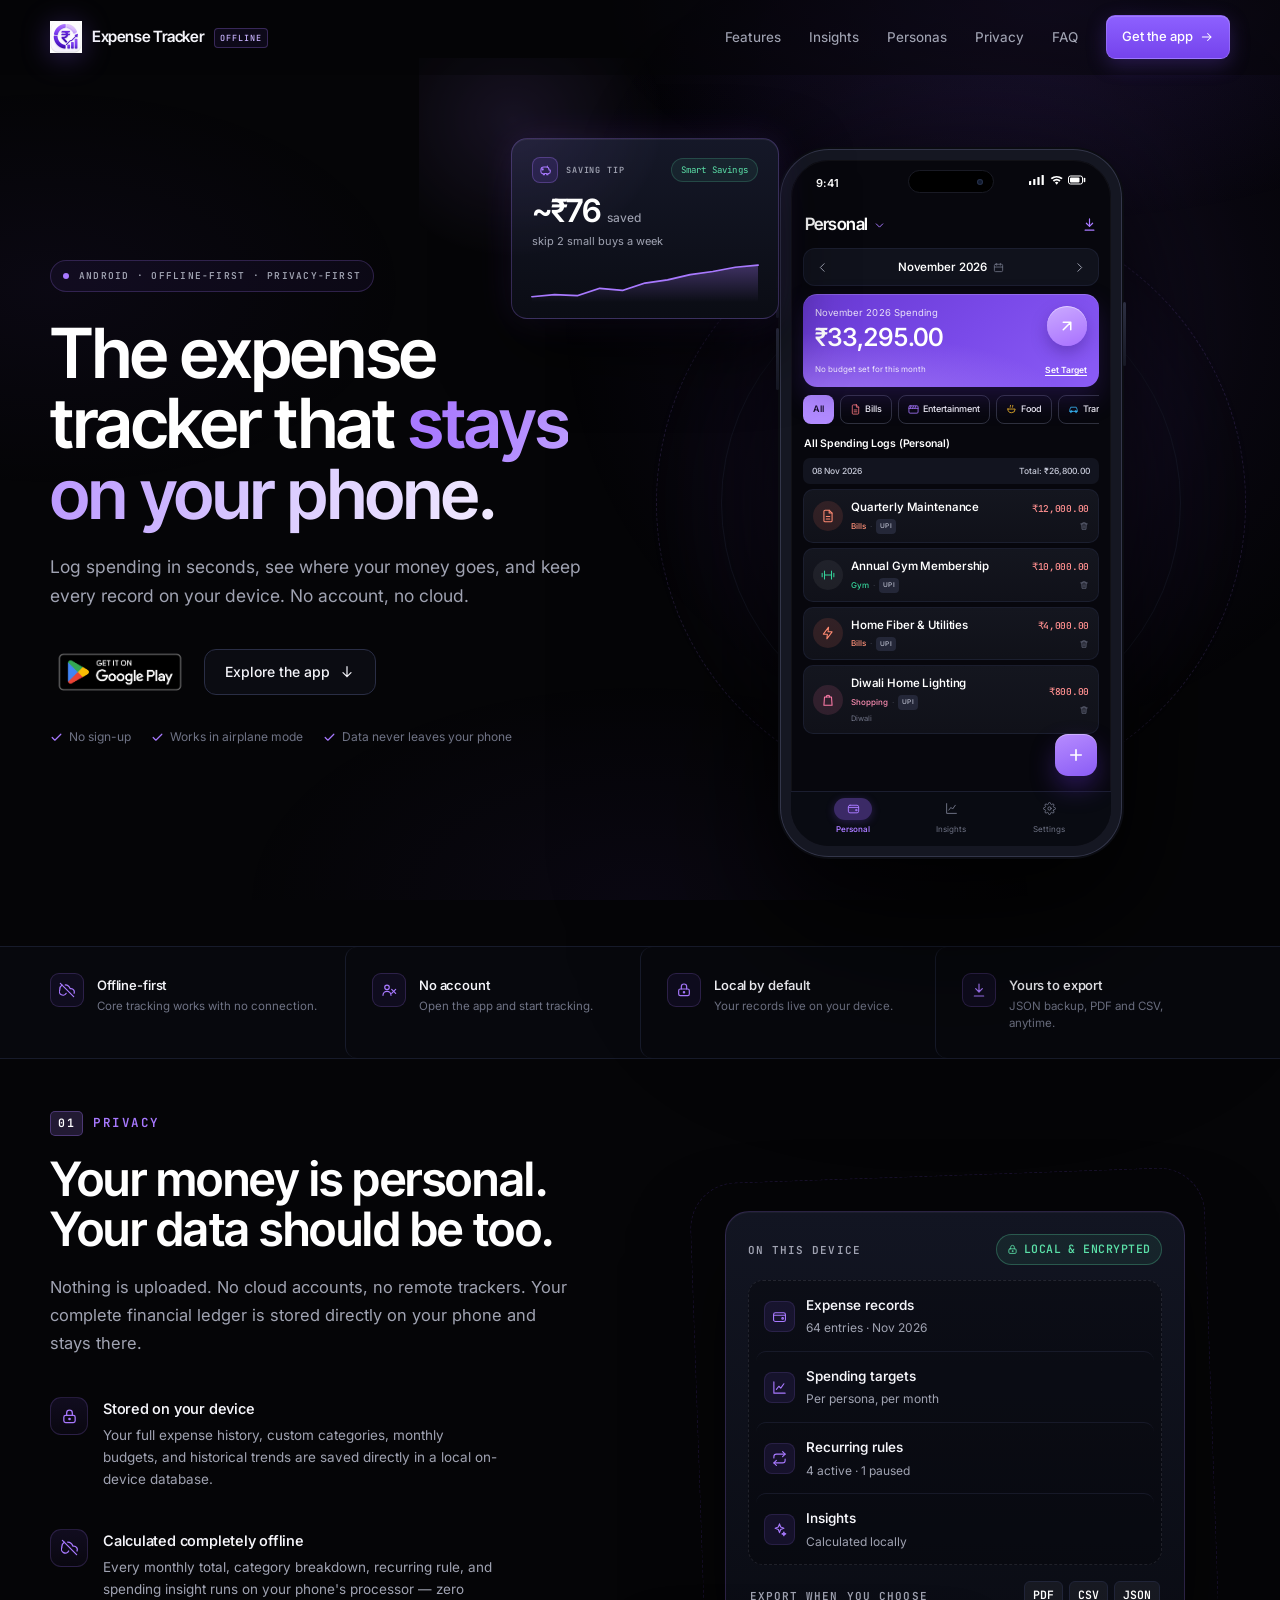
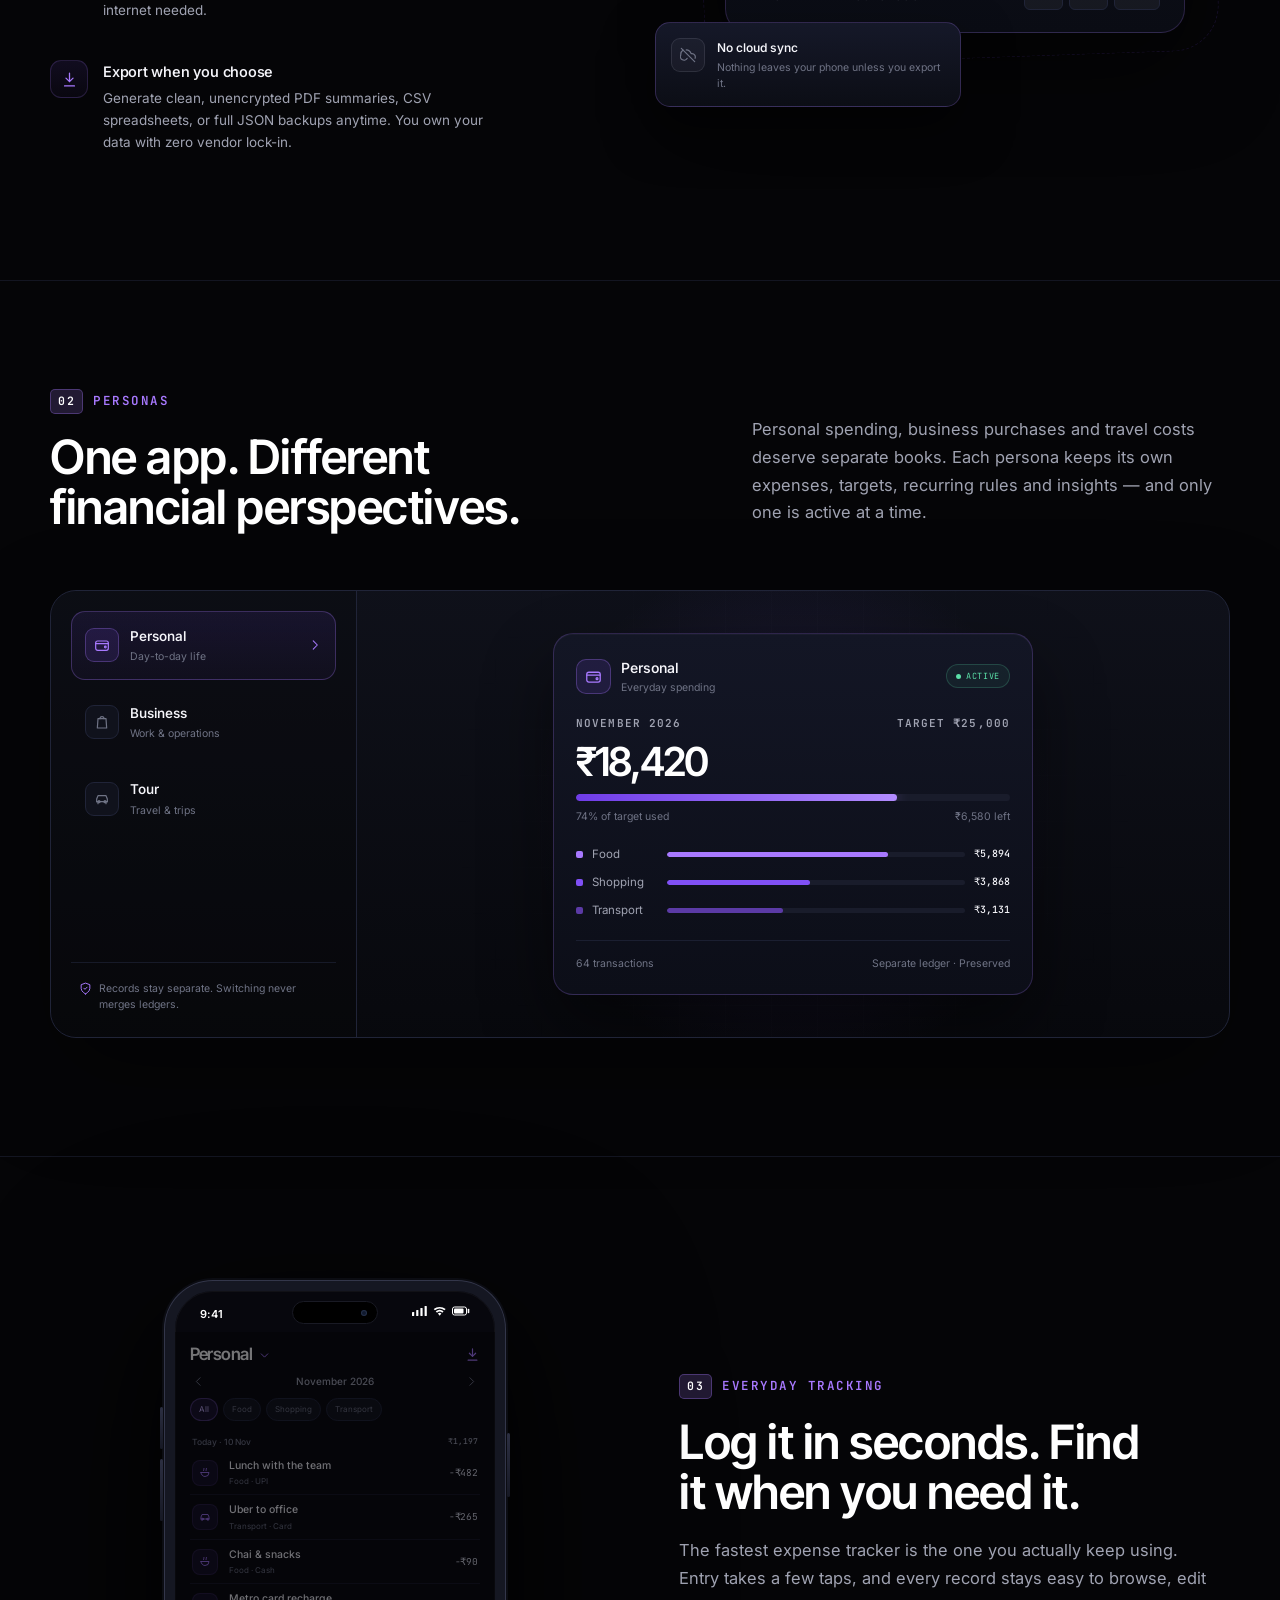
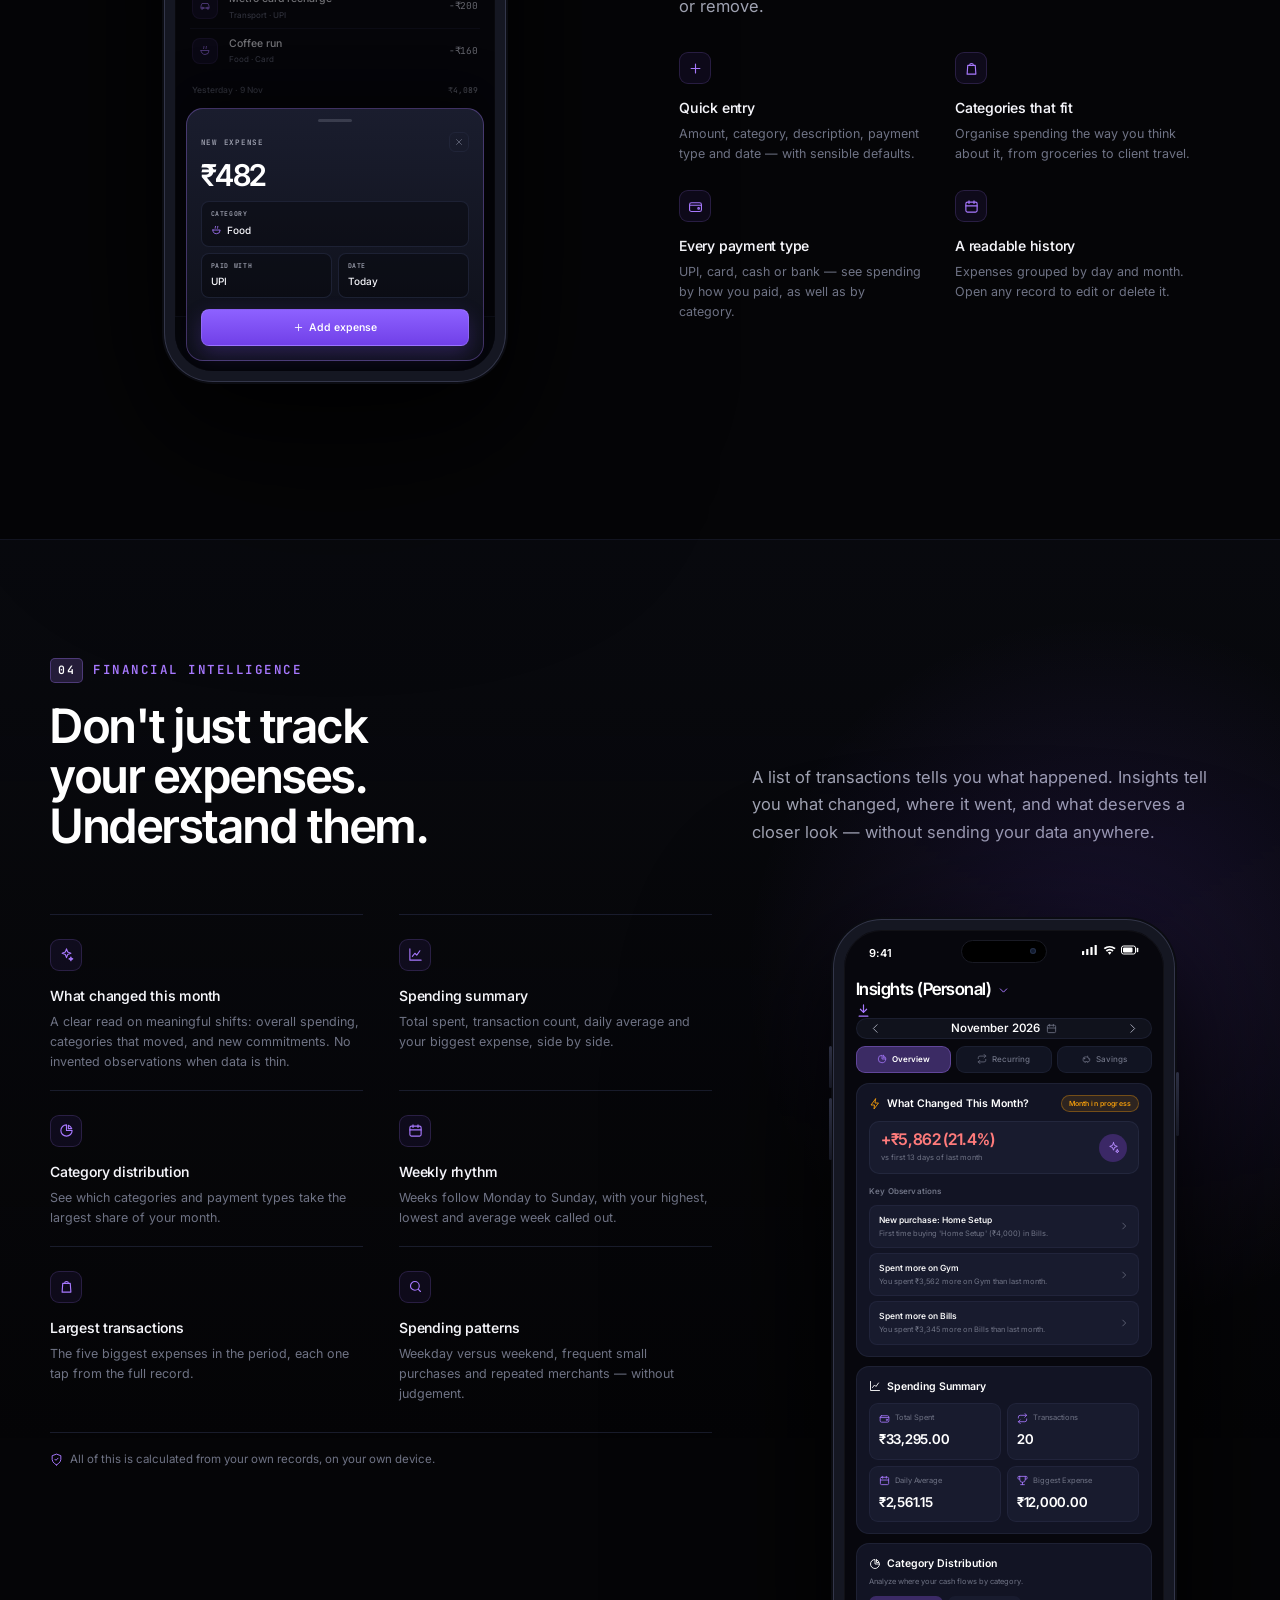
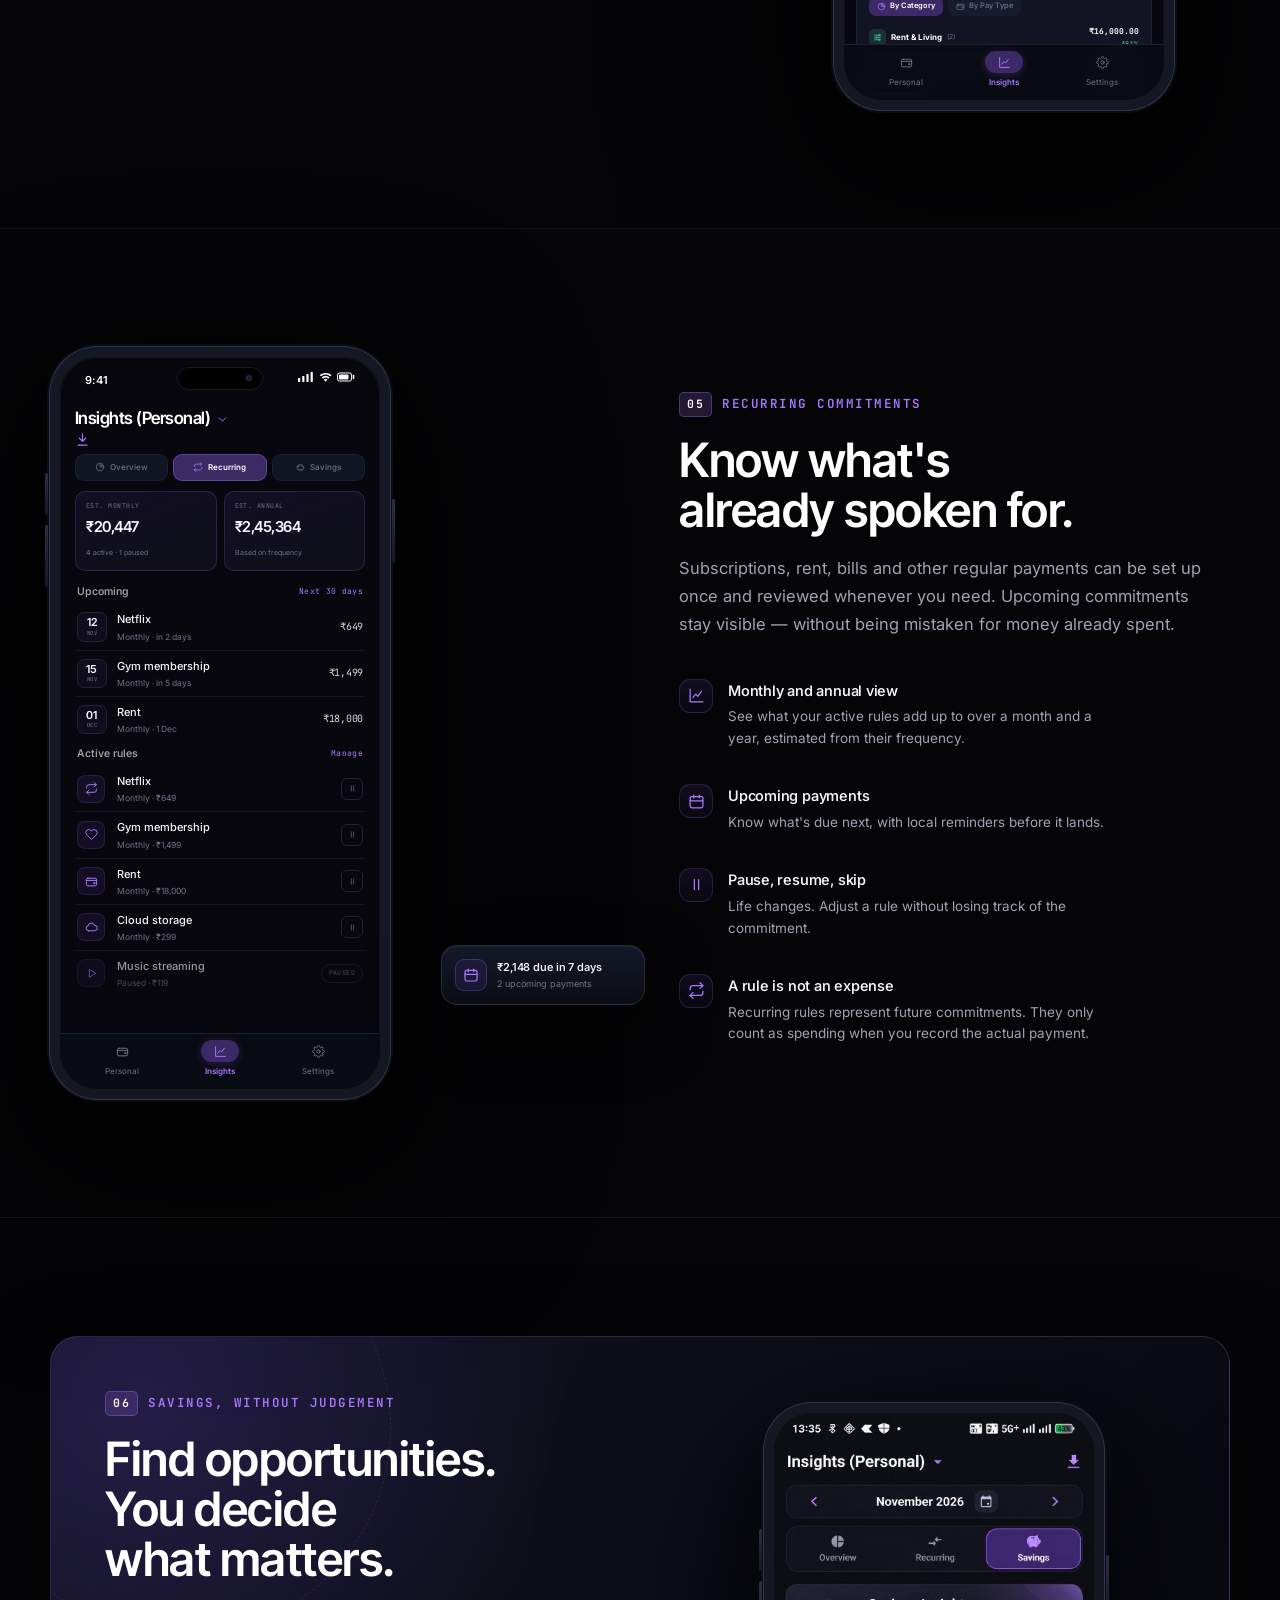
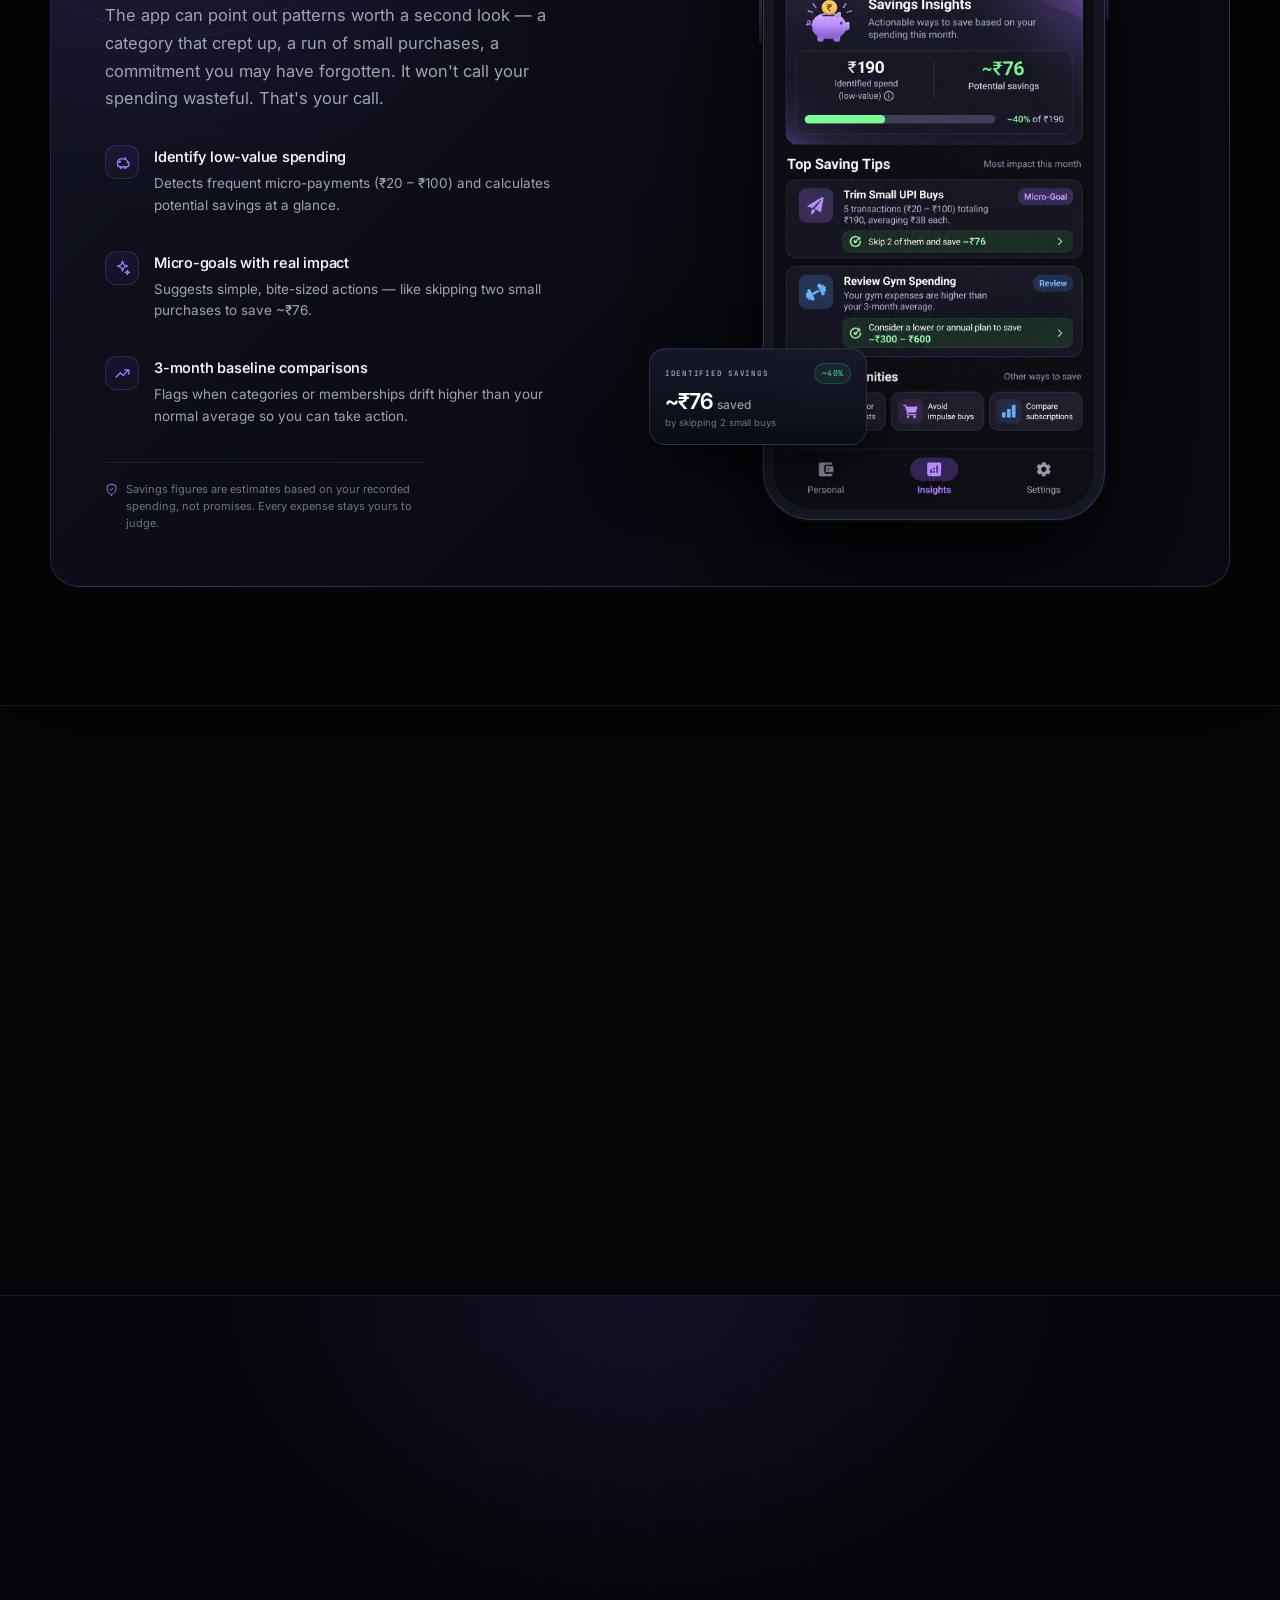
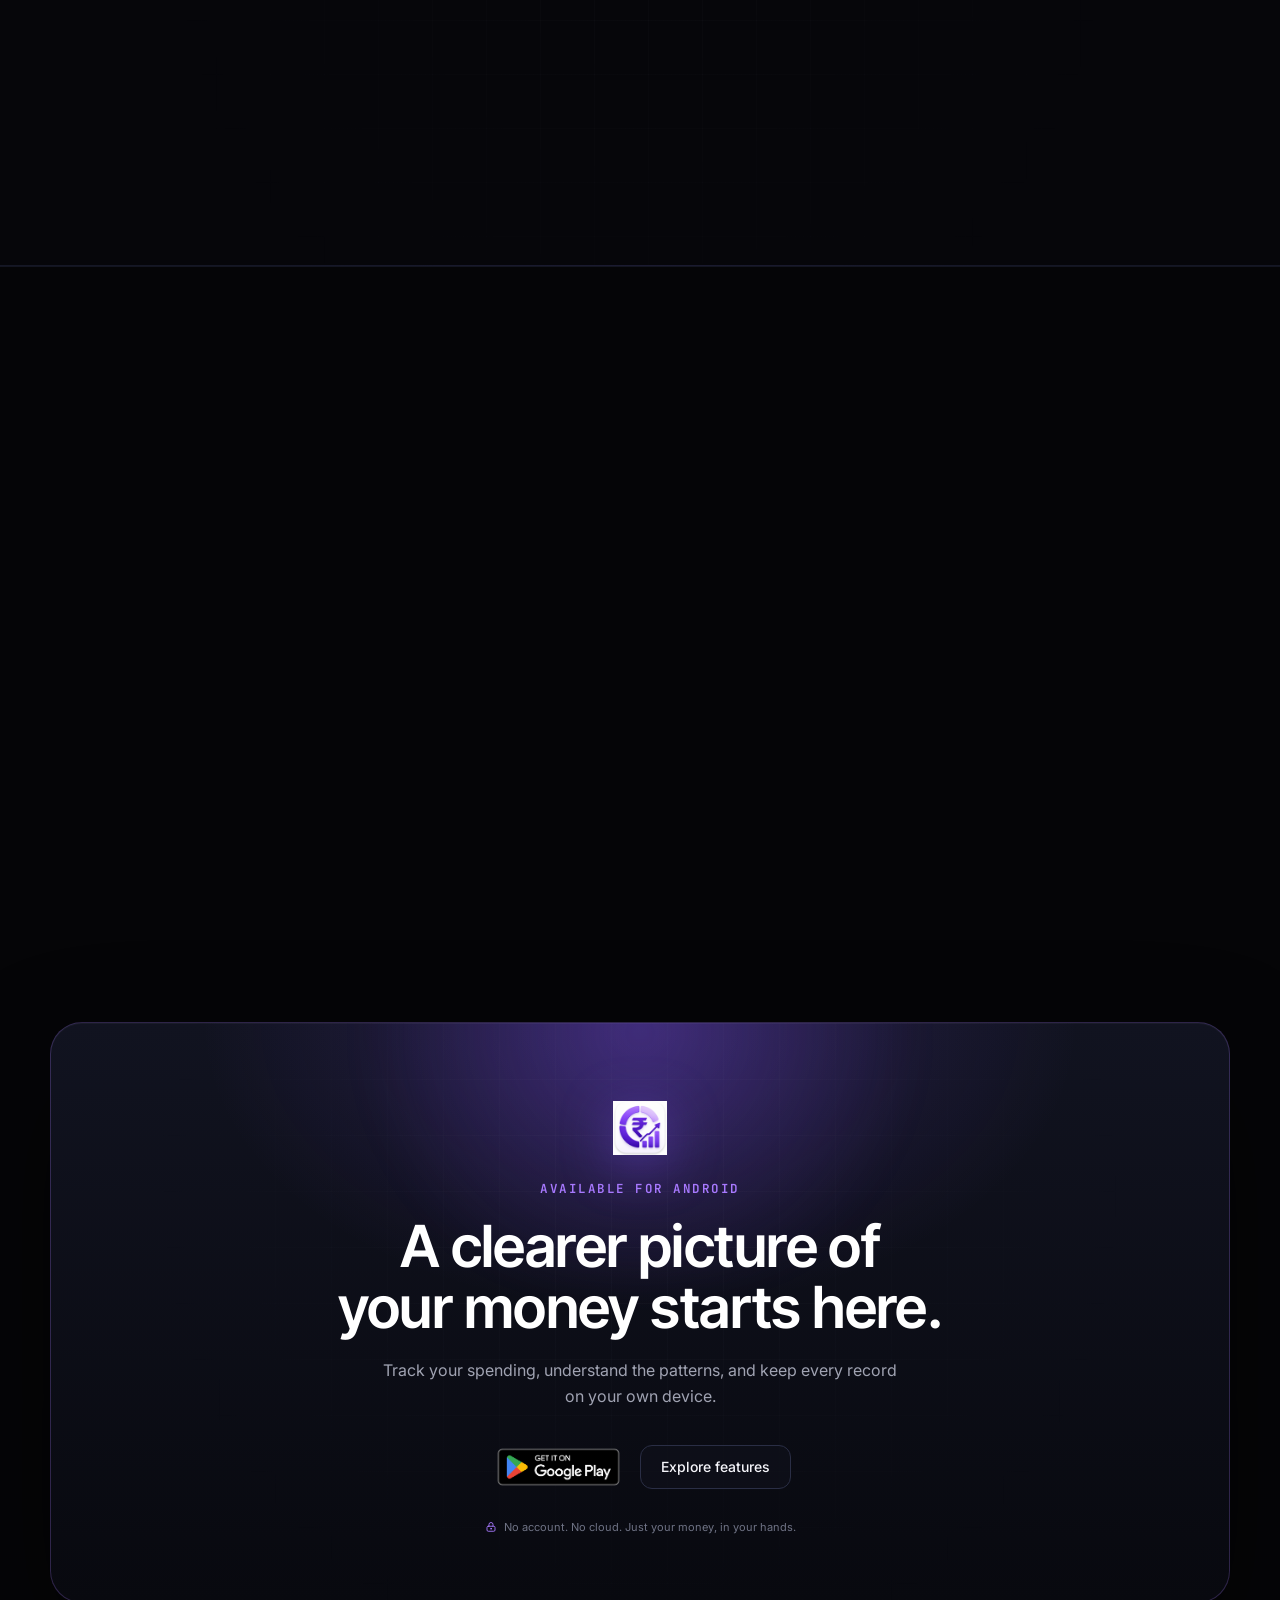
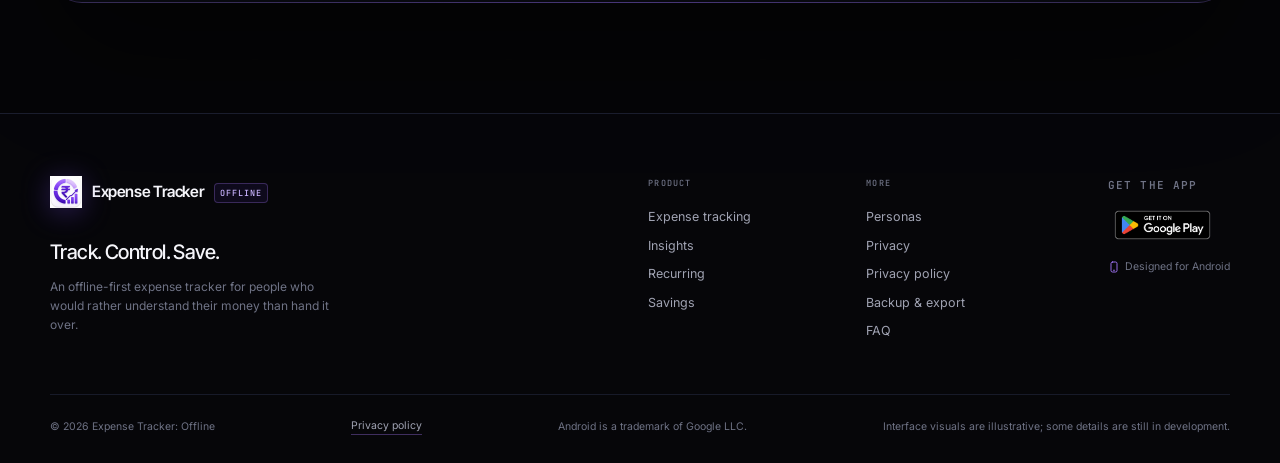
==== commit a98e058e: "Scale up hero saving tip card and link it to the phone animation Bigger hierarchy (268px card, 32px " ====
--- a/index.html
+++ b/index.html
@@ -263,18 +263,24 @@
         </div>
 
         <aside class="float-card float-card--tip" aria-hidden="true">
-          <div class="float-card__top"><span class="micro-label">Saving tip</span><span class="delta-pill">Smart Savings</span></div>
-          <p class="float-card__big float-card__big--sm">~₹76 <span>saved</span></p>
+          <div class="float-card__top">
+            <span class="float-card__label">
+              <span class="float-card__chip"><svg class="icon" aria-hidden="true"><use href="#i-piggy"/></svg></span>
+              <span class="micro-label">Saving tip</span>
+            </span>
+            <span class="delta-pill">Smart Savings</span>
+          </div>
+          <p class="float-card__big float-card__big--tip"><b class="float-card__amount" data-count-to="76" data-count-prefix="~₹">~₹76</b> <span>saved</span></p>
           <p class="float-card__sub">skip 2 small buys a week</p>
-          <svg class="sparkline" viewBox="0 0 180 38" preserveAspectRatio="none">
+          <svg class="sparkline sparkline--tip" viewBox="0 0 180 38" preserveAspectRatio="none">
             <defs>
               <linearGradient id="sparkFill" x1="0" y1="0" x2="0" y2="1">
                 <stop offset="0" stop-color="#A879FF" stop-opacity="0.32"/>
                 <stop offset="1" stop-color="#A879FF" stop-opacity="0"/>
               </linearGradient>
             </defs>
-            <path d="M0 33 L18 31 L36 32 L54 25 L72 27 L90 20 L108 17 L126 12 L144 9 L162 5 L180 3 L180 38 L0 38 Z" fill="url(#sparkFill)"/>
-            <path d="M0 33 L18 31 L36 32 L54 25 L72 27 L90 20 L108 17 L126 12 L144 9 L162 5 L180 3" fill="none" stroke="#A879FF" stroke-width="1.6" stroke-linecap="round" stroke-linejoin="round"/>
+            <path class="spark-fill" d="M0 33 L18 31 L36 32 L54 25 L72 27 L90 20 L108 17 L126 12 L144 9 L162 5 L180 3 L180 38 L0 38 Z" fill="url(#sparkFill)"/>
+            <path class="spark-line" d="M0 33 L18 31 L36 32 L54 25 L72 27 L90 20 L108 17 L126 12 L144 9 L162 5 L180 3" fill="none" stroke="#A879FF" stroke-width="1.6" stroke-linecap="round" stroke-linejoin="round"/>
           </svg>
         </aside>
       </div>
--- a/styles.css
+++ b/styles.css
@@ -2269,9 +2269,113 @@
 }
 
 .float-card--tip {
-  top: -8px;
-  left: -124px;
-  width: 232px;
+  top: -10px;
+  left: -160px;
+  width: 268px;
+  padding: 18px 20px 16px;
+  border-color: rgba(168, 121, 255, 0.26);
+  box-shadow: 0 30px 70px rgba(0, 0, 0, 0.62), inset 0 1px 0 rgba(255, 255, 255, 0.06), 0 0 36px rgba(128, 80, 245, 0.16);
+  animation: floatTip 6.5s ease-in-out infinite;
+  will-change: transform;
+  transition: border-color 0.35s var(--ease), box-shadow 0.35s var(--ease);
+}
+
+.float-card--tip::after {
+  content: "";
+  position: absolute;
+  inset: -45% -25% -70% -35%;
+  z-index: -1;
+  pointer-events: none;
+  mix-blend-mode: screen;
+  background: radial-gradient(52% 52% at 22% 16%, rgba(168, 121, 255, 0.2), transparent 68%);
+  opacity: 0.55;
+  animation: floatTipGlow 6.5s ease-in-out infinite;
+}
+
+.float-card--tip:hover {
+  border-color: rgba(168, 121, 255, 0.5);
+  box-shadow: 0 34px 80px rgba(0, 0, 0, 0.68), inset 0 1px 0 rgba(255, 255, 255, 0.08), 0 0 52px rgba(168, 121, 255, 0.3);
+}
+
+.float-card__label {
+  display: inline-flex;
+  align-items: center;
+  gap: 8px;
+}
+
+.float-card__chip {
+  display: grid;
+  place-items: center;
+  width: 26px;
+  height: 26px;
+  flex: none;
+  border-radius: 8px;
+  border: 1px solid rgba(168, 121, 255, 0.3);
+  background: rgba(128, 80, 245, 0.14);
+  color: var(--violet-bright);
+}
+
+.float-card__chip .icon {
+  width: 14px;
+  height: 14px;
+}
+
+.float-card--tip .float-card__top .micro-label {
+  font-size: 8.5px;
+}
+
+.float-card--tip .delta-pill {
+  padding: 4px 9px;
+  font-size: 9px;
+}
+
+.float-card--tip .float-card__big--tip {
+  margin-top: 12px;
+  font-size: 32px;
+}
+
+.float-card--tip .float-card__big--tip b {
+  font-weight: 600;
+}
+
+.float-card--tip .float-card__sub {
+  margin-top: 5px;
+  font-size: 11px;
+  color: var(--text-2);
+}
+
+.float-card--tip .sparkline {
+  height: 40px;
+  margin-top: 12px;
+}
+
+.sparkline--tip .spark-line {
+  stroke-dasharray: 340;
+  stroke-dashoffset: 340;
+  animation: drawTipLine 1.5s var(--ease) 0.5s forwards;
+}
+
+.sparkline--tip .spark-fill {
+  opacity: 0;
+  animation: fadeTipFill 1.1s var(--ease) 1.15s forwards;
+}
+
+@keyframes drawTipLine {
+  to { stroke-dashoffset: 0; }
+}
+
+@keyframes fadeTipFill {
+  to { opacity: 1; }
+}
+
+@keyframes floatTip {
+  0%, 100% { transform: translateY(0); }
+  50% { transform: translateY(7px); }
+}
+
+@keyframes floatTipGlow {
+  0%, 100% { opacity: 0.45; transform: scale(1); }
+  50% { opacity: 0.78; transform: scale(1.06); }
 }
 
 .float-card__top {
@@ -4390,7 +4494,9 @@
   }
 
   .device--hero,
-  .floating-note {
+  .floating-note,
+  .float-card--tip,
+  .float-card--tip::after {
     animation: none !important;
   }
 
@@ -4407,7 +4513,7 @@
 /* ---------- Responsive ---------- */
 
 @media (max-width: 1160px) {
-  .float-card--tip { left: -150px; }
+  .float-card--tip { left: -186px; }
   .float-card--biggest { left: -26px; }
   .float-card--due { right: -18px; }
   .insights__body { gap: 46px; grid-template-columns: minmax(0, 1fr) 420px; }
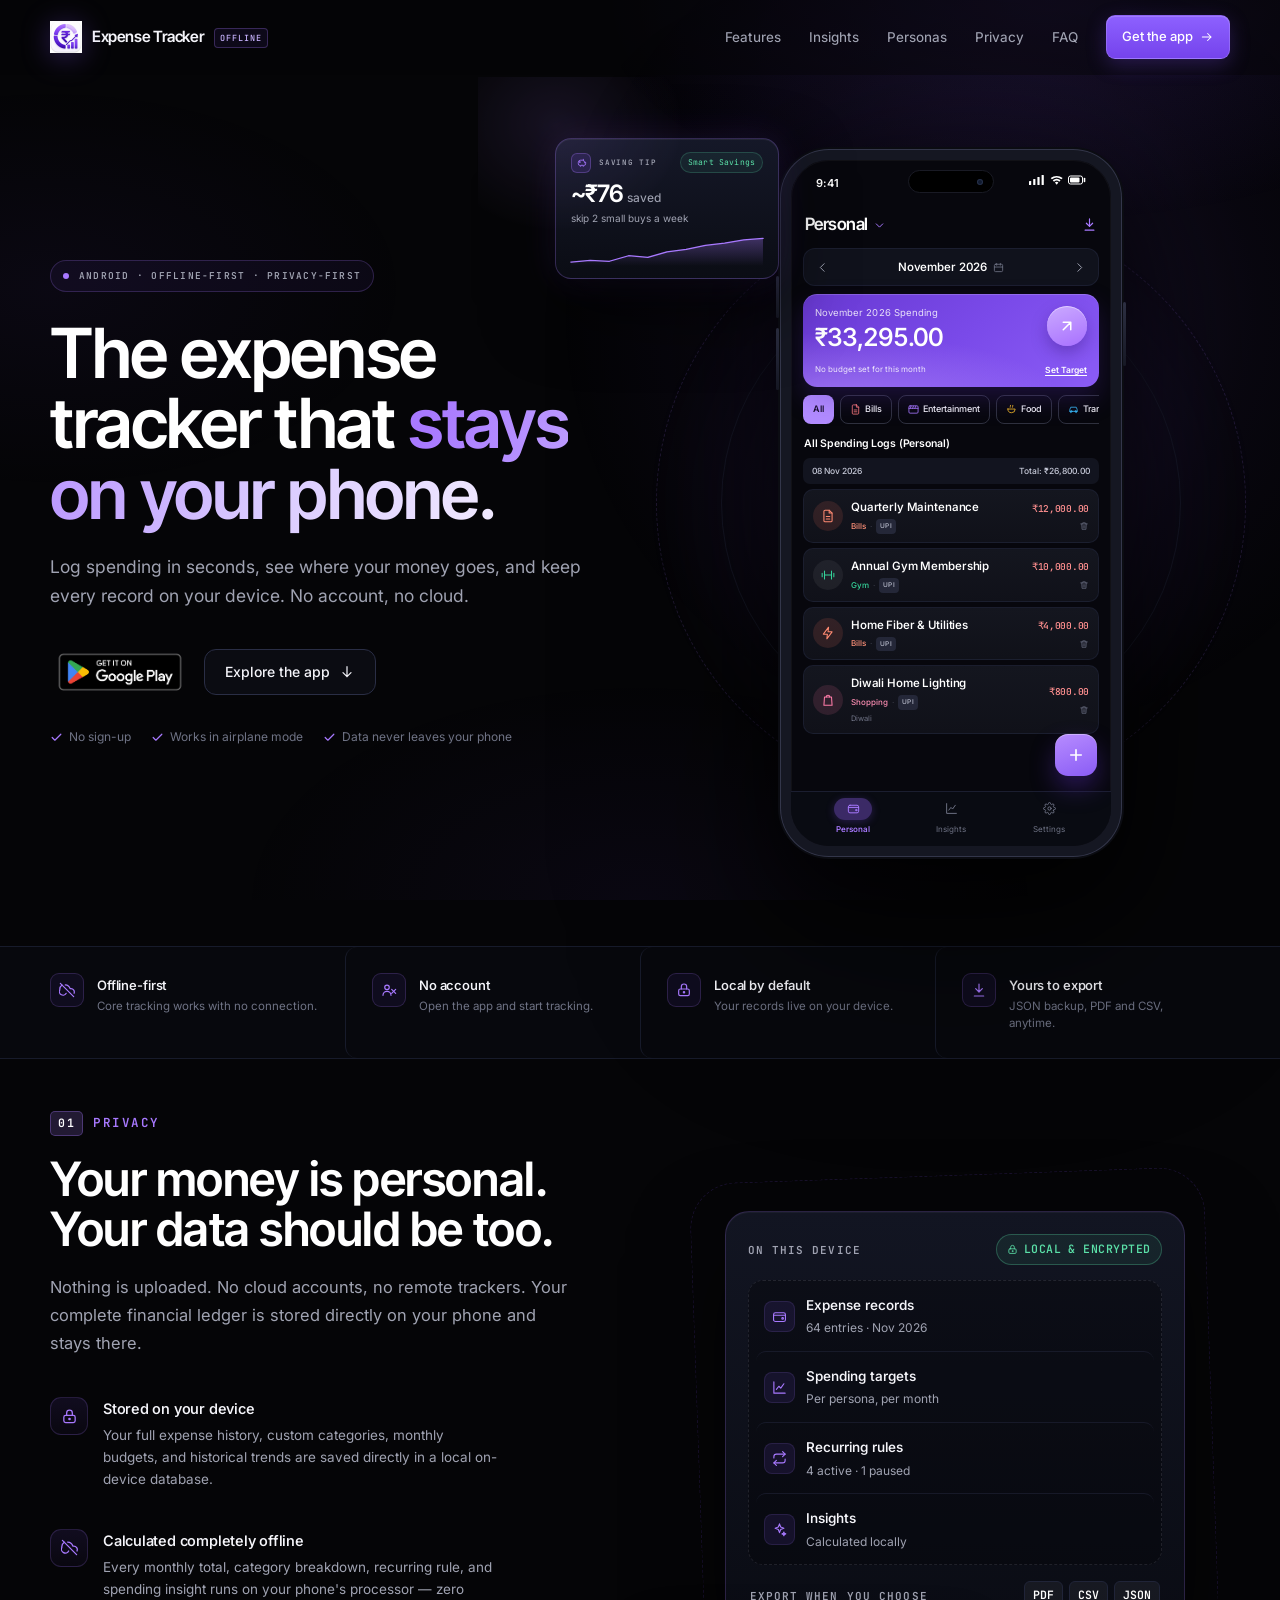
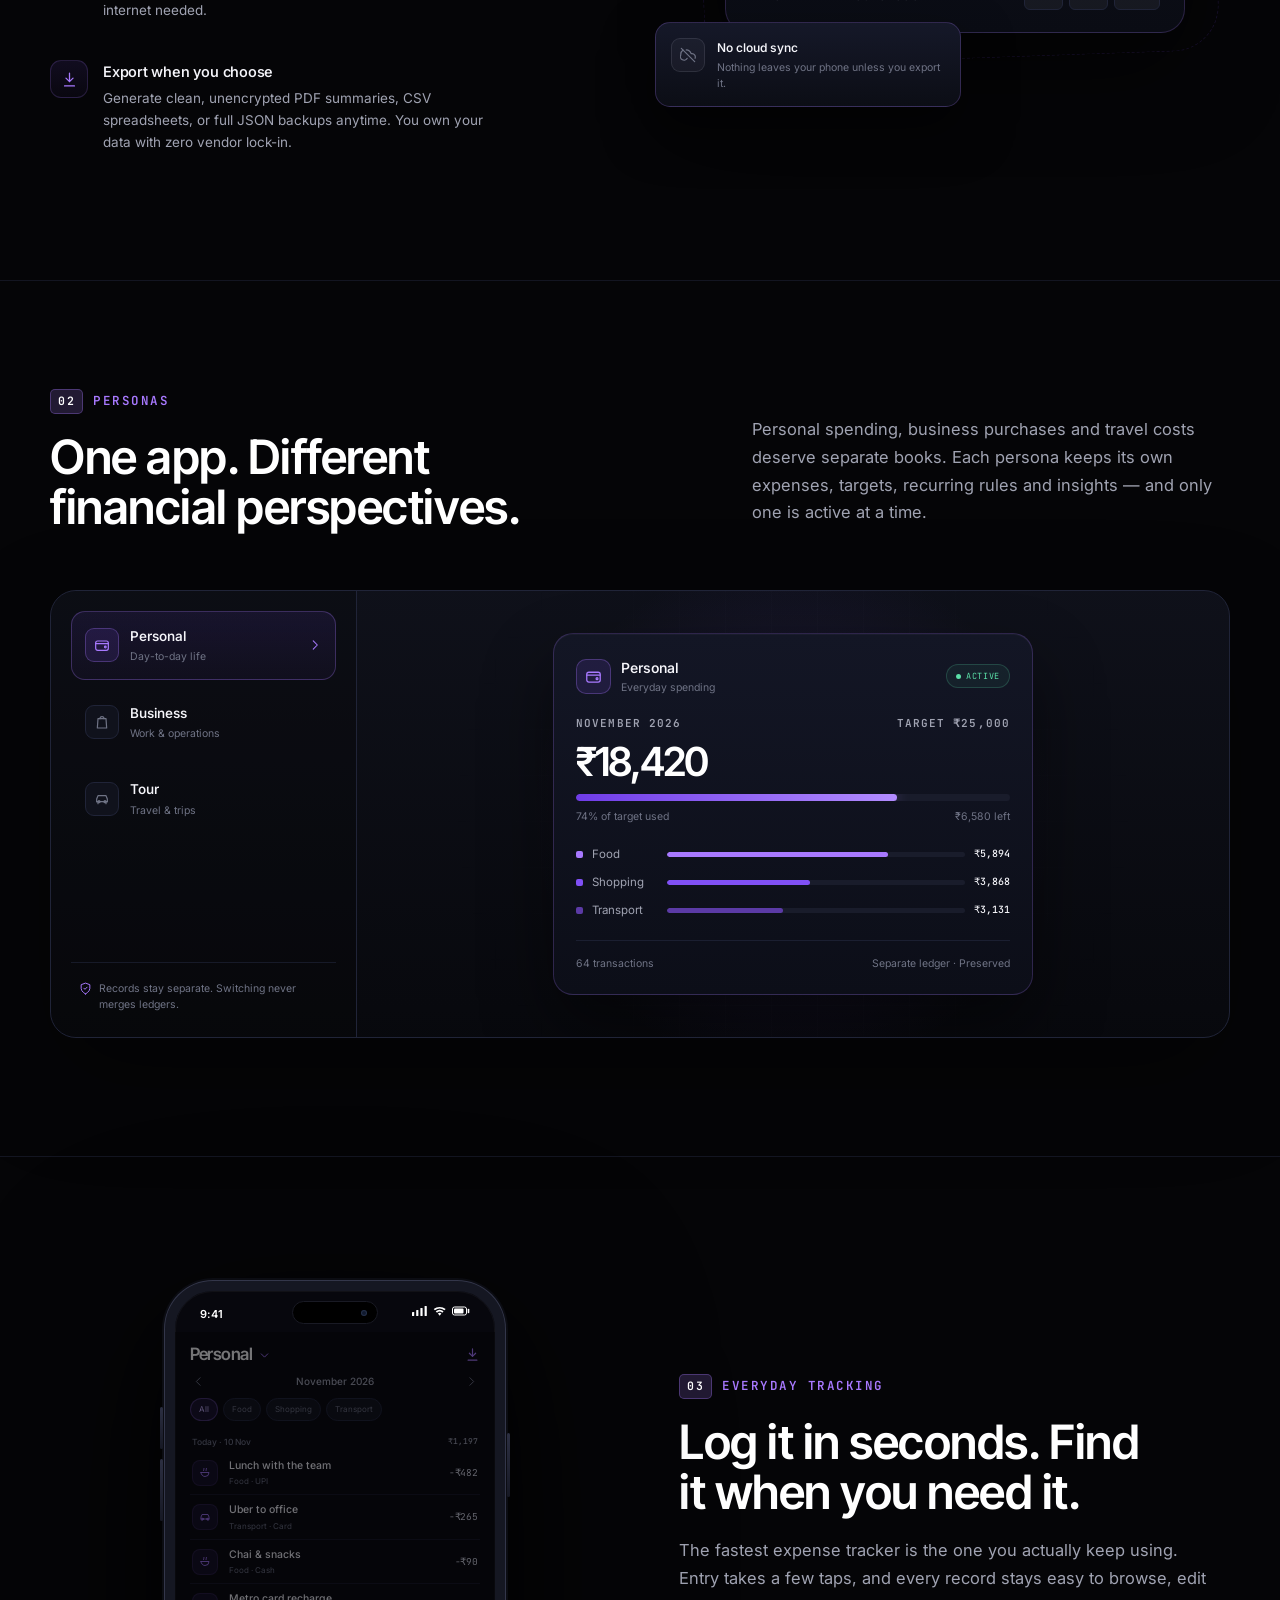
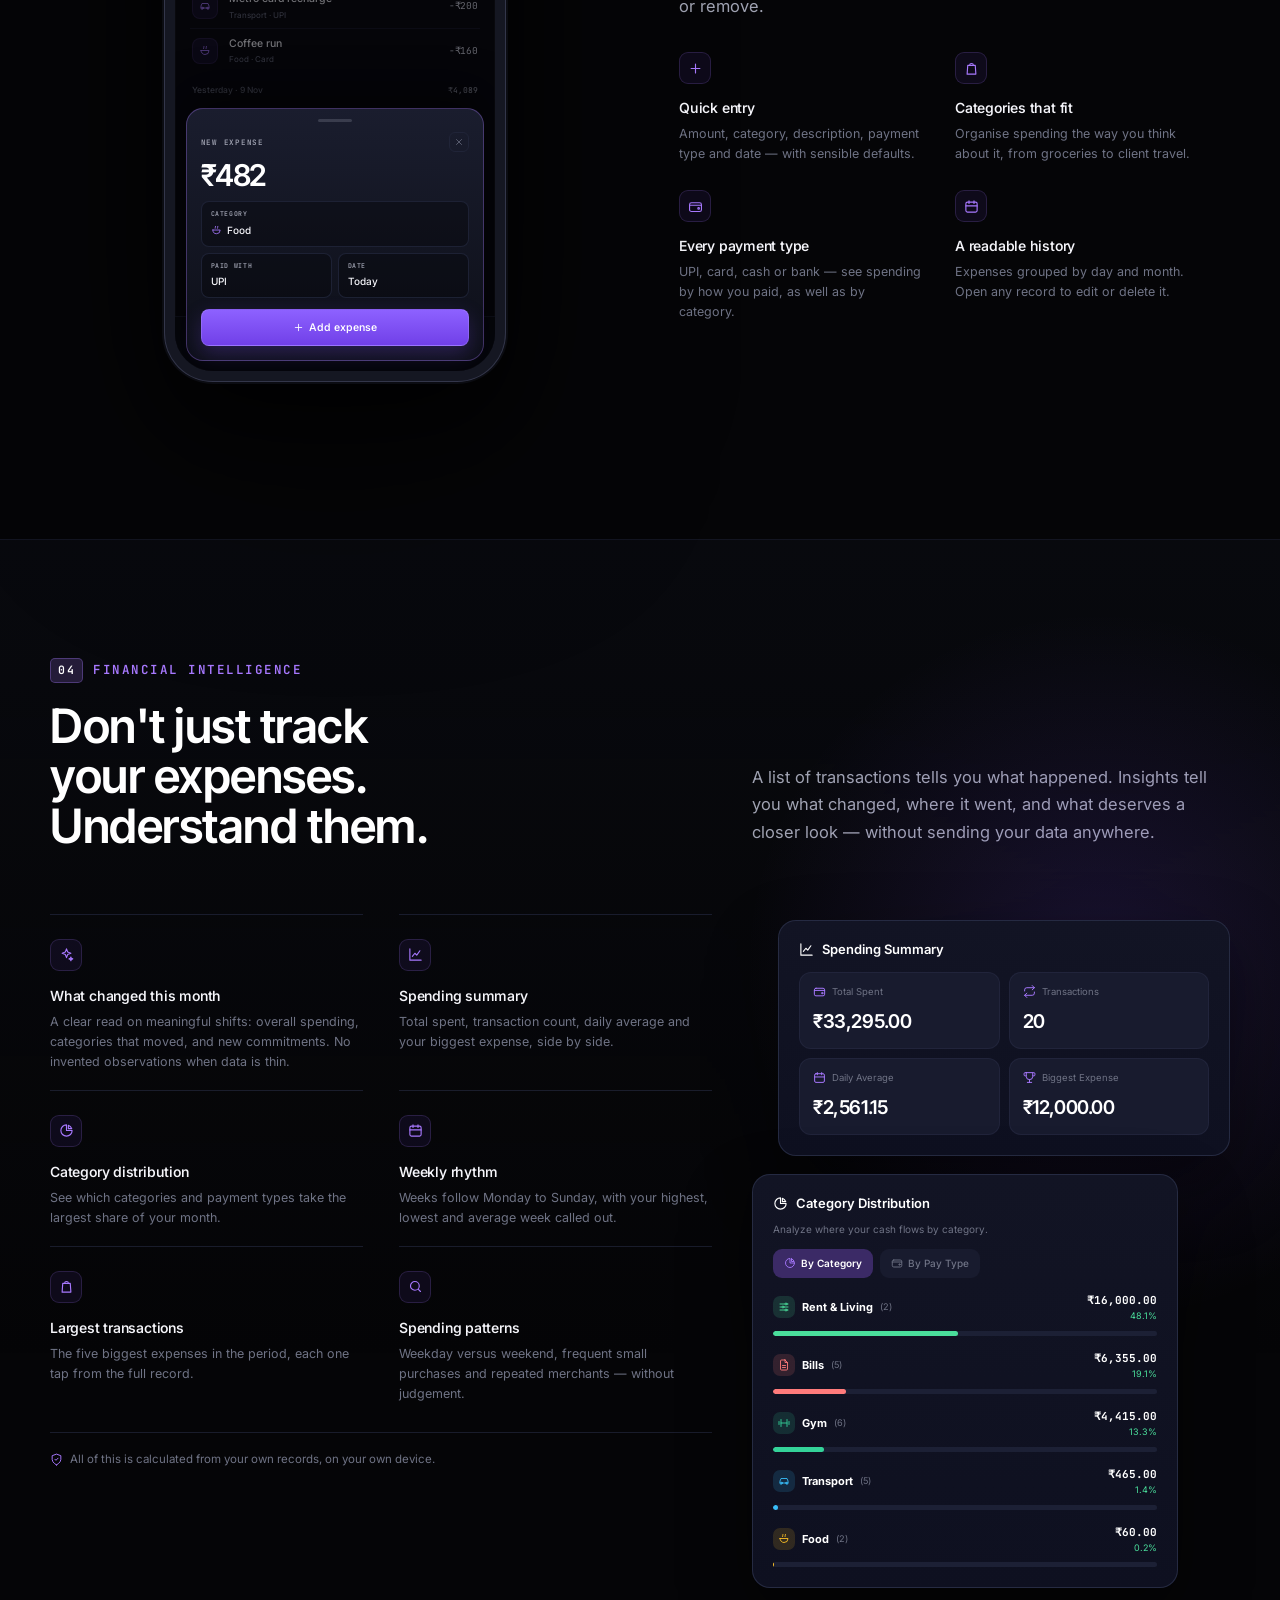
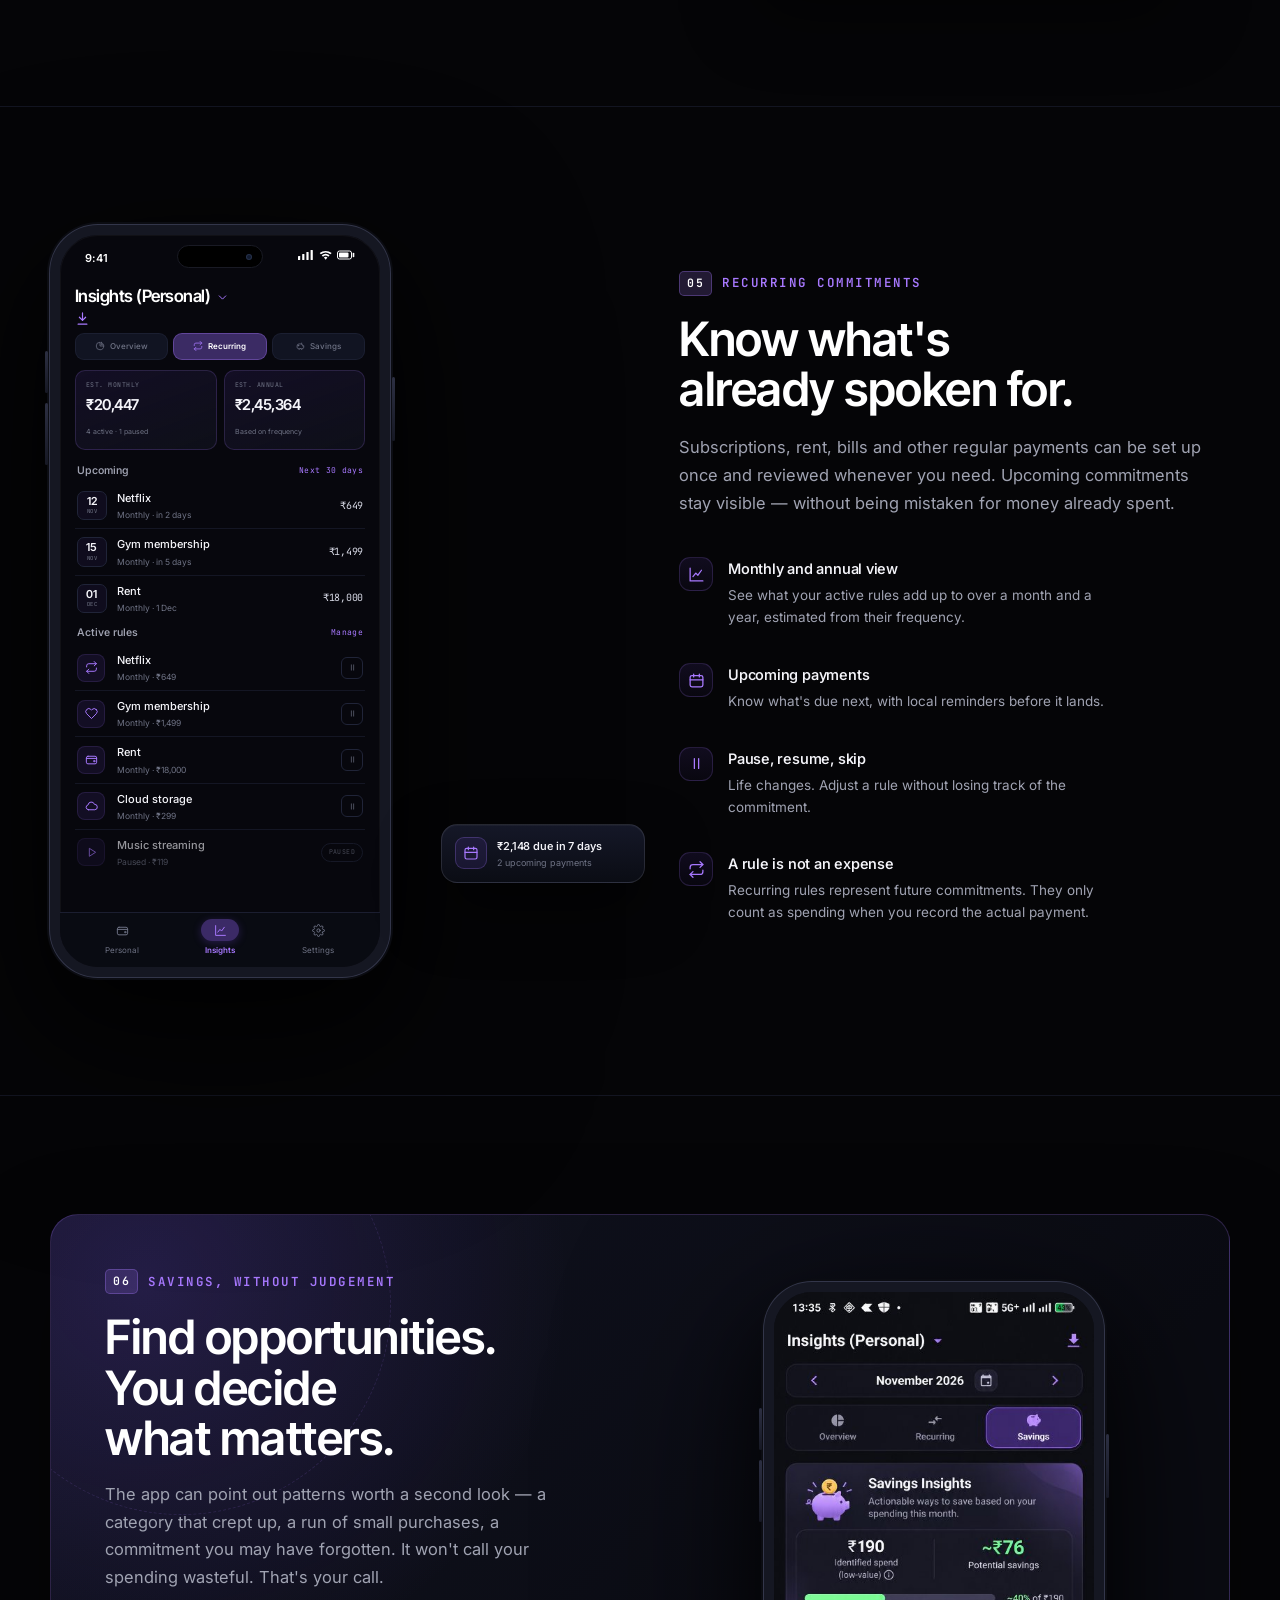
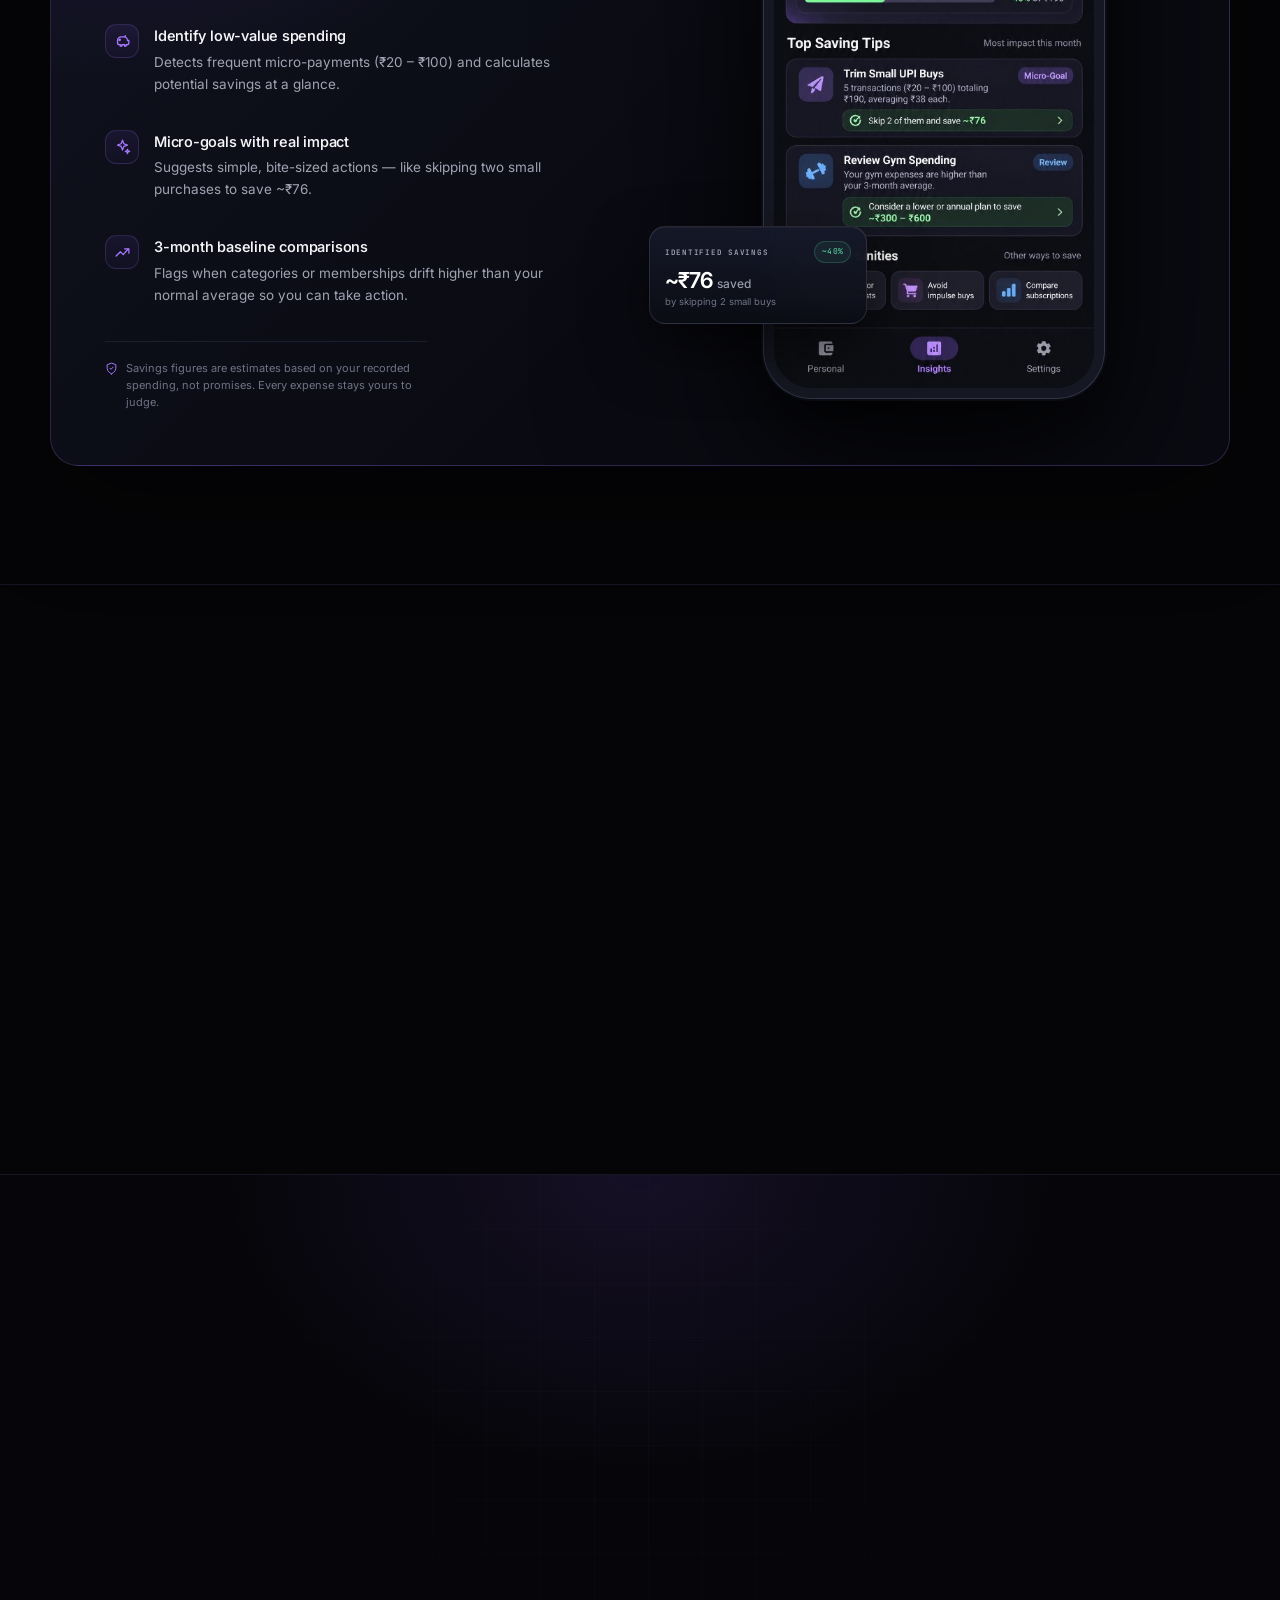
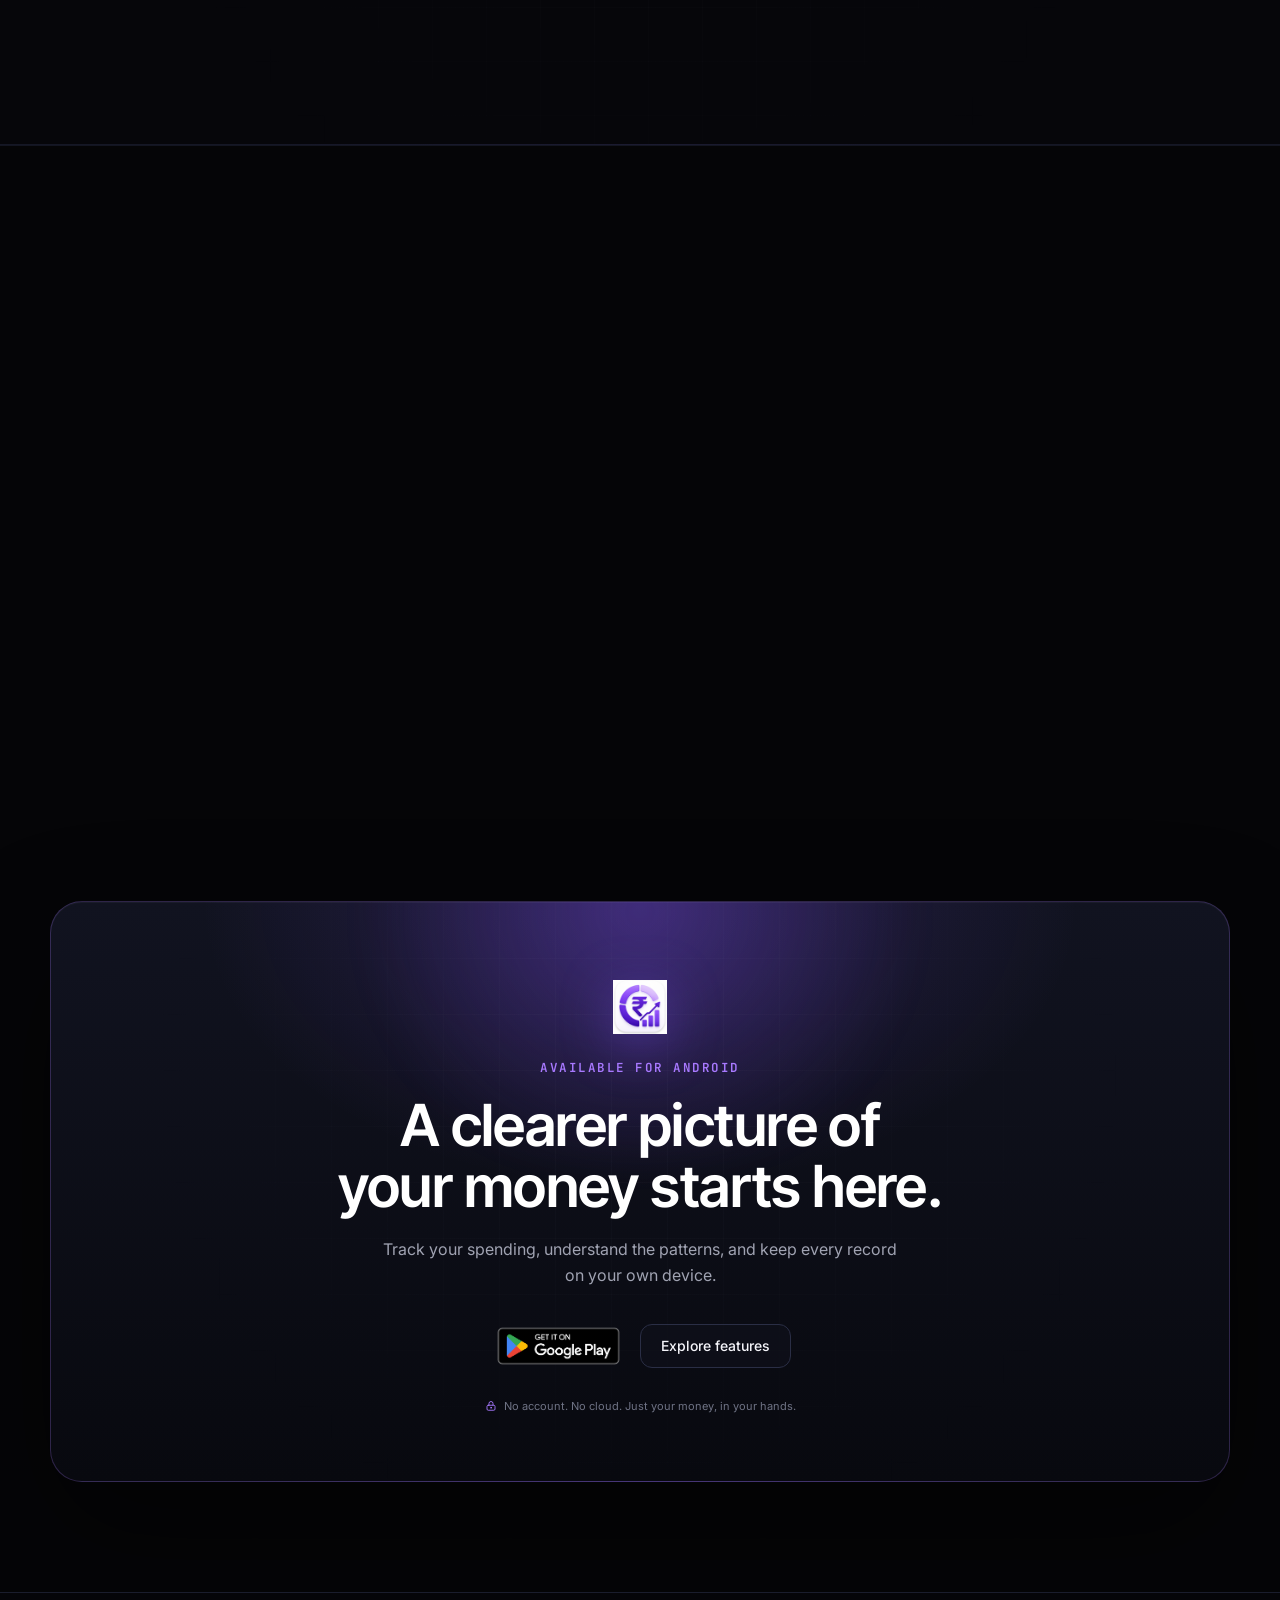
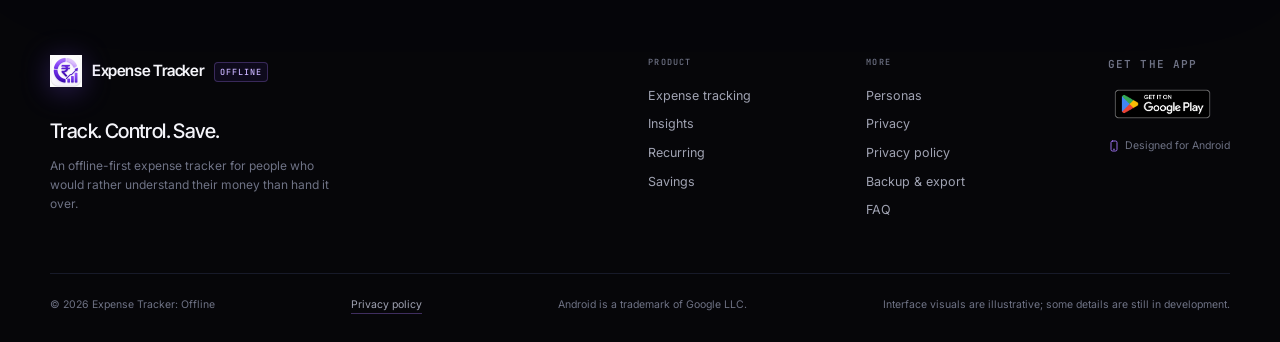
==== commit 1fd4fb15: "Replace insights phone mockup with Spending Summary and Category panels Section 04 now shows the Spe" ====
--- a/index.html
+++ b/index.html
@@ -668,162 +668,76 @@
         </div>
 
         <div class="insights__visual reveal">
-          <div class="device device--tall" aria-hidden="true">
-            <span class="device__btn device__btn--power"></span>
-            <span class="device__btn device__btn--vol-a"></span>
-            <span class="device__btn device__btn--vol-b"></span>
-            <div class="device__screen">
-              <span class="device__island"></span>
-              <div class="statusbar">
-                <span>9:41</span>
-                <span class="statusbar__icons">
-                  <svg viewBox="0 0 16 10"><use href="#i-signal"/></svg>
-                  <svg viewBox="0 0 16 12"><use href="#i-wifi"/></svg>
-                  <svg viewBox="0 0 18 10"><use href="#i-battery"/></svg>
-                </span>
-              </div>
-              <div class="appscreen appscreen--insights">
-                <div class="home-top">
-                  <span class="home-title">Insights (Personal) <svg class="icon home-title__chevron" aria-hidden="true"><use href="#i-chevron-down"/></svg></span>
-                  <span class="home-actions">
-                    <svg class="icon" aria-hidden="true"><use href="#i-download"/></svg>
-                  </span>
+          <div class="insight-panel insight-panel--summary">
+            <div class="insight-panel__head">
+              <span class="insight-card__title"><svg class="icon icon--chart" aria-hidden="true"><use href="#i-chart"/></svg> Spending Summary</span>
+            </div>
+            <div class="summary-grid-2x2">
+              <div class="summary-cell">
+                <div class="summary-cell__head"><svg class="icon" aria-hidden="true"><use href="#i-wallet"/></svg> <span>Total Spent</span></div>
+                <b>&#8377;33,295.00</b>
+              </div>
+              <div class="summary-cell">
+                <div class="summary-cell__head"><svg class="icon" aria-hidden="true"><use href="#i-repeat"/></svg> <span>Transactions</span></div>
+                <b>20</b>
+              </div>
+              <div class="summary-cell">
+                <div class="summary-cell__head"><svg class="icon" aria-hidden="true"><use href="#i-calendar"/></svg> <span>Daily Average</span></div>
+                <b>&#8377;2,561.15</b>
+              </div>
+              <div class="summary-cell">
+                <div class="summary-cell__head"><svg class="icon" aria-hidden="true"><use href="#i-trophy"/></svg> <span>Biggest Expense</span></div>
+                <b>&#8377;12,000.00</b>
+              </div>
+            </div>
+          </div>
+
+          <div class="insight-panel insight-panel--dist">
+            <div class="insight-panel__head">
+              <span class="insight-card__title"><svg class="icon icon--pie" aria-hidden="true"><use href="#i-pie"/></svg> Category Distribution</span>
+            </div>
+            <p class="insight-card__sub">Analyze where your cash flows by category.</p>
+
+            <div class="dist-toggles">
+              <span class="dist-toggle is-active"><svg class="icon" aria-hidden="true"><use href="#i-pie"/></svg> By Category</span>
+              <span class="dist-toggle"><svg class="icon" aria-hidden="true"><use href="#i-wallet"/></svg> By Pay Type</span>
+            </div>
+
+            <div class="dist-list">
+              <div class="dist-item">
+                <div class="dist-item__top">
+                  <span class="dist-item__name"><span class="cat-badge-icon cat-badge--living"><svg class="icon" aria-hidden="true"><use href="#i-sliders"/></svg></span> <b>Rent &amp; Living</b> <small>(2)</small></span>
+                  <span class="dist-item__amount"><b>&#8377;16,000.00</b><small>48.1%</small></span>
                 </div>
-
-                <div class="home-month">
-                  <svg class="icon" aria-hidden="true"><use href="#i-chevron-left"/></svg>
-                  <span class="home-month__label">November 2026 <svg class="icon" aria-hidden="true"><use href="#i-calendar"/></svg></span>
-                  <svg class="icon" aria-hidden="true"><use href="#i-chevron-right"/></svg>
+                <div class="dist-progress"><i style="width: 48.1%; background: #4ade9b;"></i></div>
+              </div>
+              <div class="dist-item">
+                <div class="dist-item__top">
+                  <span class="dist-item__name"><span class="cat-badge-icon cat-badge--bills"><svg class="icon" aria-hidden="true"><use href="#i-file"/></svg></span> <b>Bills</b> <small>(5)</small></span>
+                  <span class="dist-item__amount"><b>&#8377;6,355.00</b><small>19.1%</small></span>
                 </div>
-
-                <div class="insights-tabs">
-                  <span class="insight-tab is-active"><svg class="icon" aria-hidden="true"><use href="#i-pie"/></svg> Overview</span>
-                  <span class="insight-tab"><svg class="icon" aria-hidden="true"><use href="#i-repeat"/></svg> Recurring</span>
-                  <span class="insight-tab"><svg class="icon" aria-hidden="true"><use href="#i-piggy"/></svg> Savings</span>
+                <div class="dist-progress"><i style="width: 19.1%; background: #ff7b7b;"></i></div>
+              </div>
+              <div class="dist-item">
+                <div class="dist-item__top">
+                  <span class="dist-item__name"><span class="cat-badge-icon cat-badge--gym"><svg class="icon" aria-hidden="true"><use href="#i-dumbbell"/></svg></span> <b>Gym</b> <small>(6)</small></span>
+                  <span class="dist-item__amount"><b>&#8377;4,415.00</b><small>13.3%</small></span>
                 </div>
-
-                <!-- What Changed This Month Card -->
-                <div class="insight-card insight-card--change">
-                  <div class="insight-card__head">
-                    <span class="insight-card__title insight-card__title--bolt"><svg class="icon icon--bolt" aria-hidden="true"><use href="#i-bolt"/></svg> What Changed This Month?</span>
-                    <span class="badge badge--progress">Month in progress</span>
-                  </div>
-
-                  <div class="change-banner">
-                    <div class="change-banner__text">
-                      <p class="change-val">+₹5,862 (21.4%)</p>
-                      <p class="change-sub">vs first 13 days of last month</p>
-                    </div>
-                    <span class="change-sparkle" aria-hidden="true"><svg class="icon" aria-hidden="true"><use href="#i-sparkles"/></svg></span>
-                  </div>
-
-                  <p class="obs-heading">Key Observations</p>
-                  <div class="obs-list">
-                    <div class="obs-item">
-                      <div class="obs-item__body">
-                        <b>New purchase: Home Setup</b>
-                        <small>First time buying 'Home Setup' (₹4,000) in Bills.</small>
-                      </div>
-                      <svg class="icon obs-arrow" aria-hidden="true"><use href="#i-chevron-right"/></svg>
-                    </div>
-                    <div class="obs-item">
-                      <div class="obs-item__body">
-                        <b>Spent more on Gym</b>
-                        <small>You spent ₹3,562 more on Gym than last month.</small>
-                      </div>
-                      <svg class="icon obs-arrow" aria-hidden="true"><use href="#i-chevron-right"/></svg>
-                    </div>
-                    <div class="obs-item">
-                      <div class="obs-item__body">
-                        <b>Spent more on Bills</b>
-                        <small>You spent ₹3,345 more on Bills than last month.</small>
-                      </div>
-                      <svg class="icon obs-arrow" aria-hidden="true"><use href="#i-chevron-right"/></svg>
-                    </div>
-                  </div>
+                <div class="dist-progress"><i style="width: 13.3%; background: #34d399;"></i></div>
+              </div>
+              <div class="dist-item">
+                <div class="dist-item__top">
+                  <span class="dist-item__name"><span class="cat-badge-icon cat-badge--trans"><svg class="icon" aria-hidden="true"><use href="#i-car"/></svg></span> <b>Transport</b> <small>(5)</small></span>
+                  <span class="dist-item__amount"><b>&#8377;465.00</b><small>1.4%</small></span>
                 </div>
-
-                <!-- Spending Summary Card (2x2 Grid) -->
-                <div class="insight-card insight-card--summary">
-                  <div class="insight-card__head">
-                    <span class="insight-card__title"><svg class="icon icon--chart" aria-hidden="true"><use href="#i-chart"/></svg> Spending Summary</span>
-                  </div>
-                  <div class="summary-grid-2x2">
-                    <div class="summary-cell">
-                      <div class="summary-cell__head"><svg class="icon" aria-hidden="true"><use href="#i-wallet"/></svg> <span>Total Spent</span></div>
-                      <b>₹33,295.00</b>
-                    </div>
-                    <div class="summary-cell">
-                      <div class="summary-cell__head"><svg class="icon" aria-hidden="true"><use href="#i-repeat"/></svg> <span>Transactions</span></div>
-                      <b>20</b>
-                    </div>
-                    <div class="summary-cell">
-                      <div class="summary-cell__head"><svg class="icon" aria-hidden="true"><use href="#i-calendar"/></svg> <span>Daily Average</span></div>
-                      <b>₹2,561.15</b>
-                    </div>
-                    <div class="summary-cell">
-                      <div class="summary-cell__head"><svg class="icon" aria-hidden="true"><use href="#i-trophy"/></svg> <span>Biggest Expense</span></div>
-                      <b>₹12,000.00</b>
-                    </div>
-                  </div>
+                <div class="dist-progress"><i style="width: 1.4%; background: #38bdf8;"></i></div>
+              </div>
+              <div class="dist-item">
+                <div class="dist-item__top">
+                  <span class="dist-item__name"><span class="cat-badge-icon cat-badge--food"><svg class="icon" aria-hidden="true"><use href="#i-food"/></svg></span> <b>Food</b> <small>(2)</small></span>
+                  <span class="dist-item__amount"><b>&#8377;60.00</b><small>0.2%</small></span>
                 </div>
-
-                <!-- Category Distribution Card -->
-                <div class="insight-card insight-card--dist">
-                  <div class="insight-card__head">
-                    <span class="insight-card__title"><svg class="icon icon--pie" aria-hidden="true"><use href="#i-pie"/></svg> Category Distribution</span>
-                  </div>
-                  <p class="insight-card__sub">Analyze where your cash flows by category.</p>
-
-                  <div class="dist-toggles">
-                    <span class="dist-toggle is-active"><svg class="icon" aria-hidden="true"><use href="#i-pie"/></svg> By Category</span>
-                    <span class="dist-toggle"><svg class="icon" aria-hidden="true"><use href="#i-wallet"/></svg> By Pay Type</span>
-                  </div>
-
-                  <div class="dist-list">
-                    <div class="dist-item">
-                      <div class="dist-item__top">
-                        <span class="dist-item__name"><span class="cat-badge-icon cat-badge--living"><svg class="icon" aria-hidden="true"><use href="#i-sliders"/></svg></span> <b>Rent &amp; Living</b> <small>(2)</small></span>
-                        <span class="dist-item__amount"><b>₹16,000.00</b><small>48.1%</small></span>
-                      </div>
-                      <div class="dist-progress"><i style="width: 48.1%; background: #4ade9b;"></i></div>
-                    </div>
-                    <div class="dist-item">
-                      <div class="dist-item__top">
-                        <span class="dist-item__name"><span class="cat-badge-icon cat-badge--bills"><svg class="icon" aria-hidden="true"><use href="#i-file"/></svg></span> <b>Bills</b> <small>(5)</small></span>
-                        <span class="dist-item__amount"><b>₹6,355.00</b><small>19.1%</small></span>
-                      </div>
-                      <div class="dist-progress"><i style="width: 19.1%; background: #ff7b7b;"></i></div>
-                    </div>
-                    <div class="dist-item">
-                      <div class="dist-item__top">
-                        <span class="dist-item__name"><span class="cat-badge-icon cat-badge--gym"><svg class="icon" aria-hidden="true"><use href="#i-dumbbell"/></svg></span> <b>Gym</b> <small>(6)</small></span>
-                        <span class="dist-item__amount"><b>₹4,415.00</b><small>13.3%</small></span>
-                      </div>
-                      <div class="dist-progress"><i style="width: 13.3%; background: #34d399;"></i></div>
-                    </div>
-                    <div class="dist-item">
-                      <div class="dist-item__top">
-                        <span class="dist-item__name"><span class="cat-badge-icon cat-badge--trans"><svg class="icon" aria-hidden="true"><use href="#i-car"/></svg></span> <b>Transport</b> <small>(5)</small></span>
-                        <span class="dist-item__amount"><b>₹465.00</b><small>1.4%</small></span>
-                      </div>
-                      <div class="dist-progress"><i style="width: 1.4%; background: #38bdf8;"></i></div>
-                    </div>
-                    <div class="dist-item">
-                      <div class="dist-item__top">
-                        <span class="dist-item__name"><span class="cat-badge-icon cat-badge--food"><svg class="icon" aria-hidden="true"><use href="#i-food"/></svg></span> <b>Food</b> <small>(2)</small></span>
-                        <span class="dist-item__amount"><b>₹60.00</b><small>0.2%</small></span>
-                      </div>
-                      <div class="dist-progress"><i style="width: 0.2%; background: #fbbf24;"></i></div>
-                    </div>
-                  </div>
-                </div>
-
-                <div class="appnav appnav--real">
-                  <span class="appnav__item"><span class="appnav__pill"><svg class="icon" aria-hidden="true"><use href="#i-wallet"/></svg></span>Personal</span>
-                  <span class="appnav__item is-active"><span class="appnav__pill"><svg class="icon" aria-hidden="true"><use href="#i-chart"/></svg></span>Insights</span>
-                  <span class="appnav__item"><span class="appnav__pill"><svg class="icon" aria-hidden="true"><use href="#i-gear"/></svg></span>Settings</span>
-                </div>
+                <div class="dist-progress"><i style="width: 0.2%; background: #fbbf24;"></i></div>
               </div>
             </div>
           </div>
--- a/styles.css
+++ b/styles.css
@@ -1384,11 +1384,6 @@
 .device--track .device__screen {
   height: 700px;
 }
-
-.device--tall .device__screen {
-  height: 790px;
-}
-
 .device--recurring .device__screen {
   height: 752px;
 }
@@ -2270,9 +2265,9 @@
 
 .float-card--tip {
   top: -10px;
-  left: -160px;
-  width: 268px;
-  padding: 18px 20px 16px;
+  left: calc(50% - 396px);
+  width: 224px;
+  padding: 13px 15px 12px;
   border-color: rgba(168, 121, 255, 0.26);
   box-shadow: 0 30px 70px rgba(0, 0, 0, 0.62), inset 0 1px 0 rgba(255, 255, 255, 0.06), 0 0 36px rgba(128, 80, 245, 0.16);
   animation: floatTip 6.5s ease-in-out infinite;
@@ -2306,32 +2301,32 @@
 .float-card__chip {
   display: grid;
   place-items: center;
-  width: 26px;
-  height: 26px;
+  width: 20px;
+  height: 20px;
   flex: none;
-  border-radius: 8px;
+  border-radius: 6px;
   border: 1px solid rgba(168, 121, 255, 0.3);
   background: rgba(128, 80, 245, 0.14);
   color: var(--violet-bright);
 }
 
 .float-card__chip .icon {
-  width: 14px;
-  height: 14px;
+  width: 11px;
+  height: 11px;
 }
 
 .float-card--tip .float-card__top .micro-label {
-  font-size: 8.5px;
+  font-size: 7.5px;
 }
 
 .float-card--tip .delta-pill {
-  padding: 4px 9px;
-  font-size: 9px;
+  padding: 3px 7px;
+  font-size: 8px;
 }
 
 .float-card--tip .float-card__big--tip {
-  margin-top: 12px;
-  font-size: 32px;
+  margin-top: 9px;
+  font-size: 24px;
 }
 
 .float-card--tip .float-card__big--tip b {
@@ -2339,14 +2334,14 @@
 }
 
 .float-card--tip .float-card__sub {
-  margin-top: 5px;
-  font-size: 11px;
+  margin-top: 4px;
+  font-size: 10px;
   color: var(--text-2);
 }
 
 .float-card--tip .sparkline {
-  height: 40px;
-  margin-top: 12px;
+  height: 30px;
+  margin-top: 9px;
 }
 
 .sparkline--tip .spark-line {
@@ -2774,8 +2769,131 @@
 .insights__visual {
   position: relative;
   display: grid;
-  place-items: center;
+  gap: 18px;
+  align-content: start;
   padding: 10px 0 0;
+}
+
+.insight-panel {
+  position: relative;
+  padding: 18px 20px 20px;
+  border-radius: 18px;
+  background: linear-gradient(180deg, #121424, #0e1020);
+  border: 1px solid rgba(42, 47, 72, 0.85);
+  box-shadow: 0 30px 70px rgba(0, 0, 0, 0.45);
+}
+
+.insight-panel--dist {
+  width: 100%;
+}
+
+/* layer the second panel on desktop, where there is room beside the copy */
+@media (min-width: 981px) {
+  .insight-panel--dist {
+    width: calc(100% - 26px);
+    margin-left: -26px;
+  }
+}
+
+.insight-panel__head {
+  display: flex;
+  align-items: center;
+  justify-content: space-between;
+  gap: 10px;
+}
+
+.insight-panel .insight-card__title {
+  font-size: 13px;
+  gap: 8px;
+}
+
+.insight-panel .insight-card__title .icon {
+  width: 15px;
+  height: 15px;
+}
+
+.insight-panel .summary-grid-2x2 {
+  gap: 9px;
+  margin-top: 12px;
+}
+
+.insight-panel .summary-cell {
+  padding: 11px 13px;
+  border-radius: 12px;
+}
+
+.insight-panel .summary-cell__head {
+  font-size: 9.5px;
+  gap: 6px;
+}
+
+.insight-panel .summary-cell__head .icon {
+  width: 13px;
+  height: 13px;
+}
+
+.insight-panel .summary-cell b {
+  margin-top: 6px;
+  font-size: 19px;
+}
+
+.insight-panel .insight-card__sub {
+  font-size: 10px;
+  margin: 6px 0 12px;
+}
+
+.insight-panel .dist-toggles {
+  gap: 7px;
+  margin-bottom: 13px;
+}
+
+.insight-panel .dist-toggle {
+  padding: 6px 11px;
+  border-radius: 9px;
+  font-size: 10px;
+  gap: 5px;
+}
+
+.insight-panel .dist-toggle .icon {
+  width: 12px;
+  height: 12px;
+}
+
+.insight-panel .dist-list {
+  gap: 13px;
+}
+
+.insight-panel .dist-item__top {
+  font-size: 11px;
+  gap: 10px;
+}
+
+.insight-panel .dist-item__name {
+  gap: 7px;
+}
+
+.insight-panel .cat-badge-icon {
+  width: 22px;
+  height: 22px;
+  border-radius: 7px;
+}
+
+.insight-panel .cat-badge-icon .icon {
+  width: 12px;
+  height: 12px;
+}
+
+.insight-panel .dist-item__amount b {
+  font-size: 11px;
+}
+
+.insight-panel .dist-item__amount small {
+  font-size: 9px;
+}
+
+.insight-panel .dist-progress {
+  height: 5px;
+  margin-top: 7px;
 }
 
 .float-card--biggest {
@@ -3047,19 +3165,7 @@
   color: var(--text-3);
 }
 
-/* ---------- Insights appscreen contents (from screenshots 1 & 3) ---------- */
-
-.appscreen--insights {
-  padding: 4px 12px 56px;
-  overflow-y: auto;
-  scrollbar-width: none;
-}
-
-.appscreen--insights::-webkit-scrollbar {
-  display: none;
-}
-
-.insights-tabs {
+/* ---------- Insights appscreen contents (from screenshots 1 & 3) ---------- */.insights-tabs {
   display: grid;
   grid-template-columns: repeat(3, 1fr);
   gap: 5px;
@@ -3096,21 +3202,6 @@
   color: var(--violet-bright);
 }
 
-.insight-card {
-  margin-bottom: 9px;
-  padding: 11px 12px;
-  border-radius: 13px;
-  background: #121424;
-  border: 1px solid rgba(32, 36, 56, 0.85);
-}
-
-.insight-card__head {
-  display: flex;
-  align-items: center;
-  justify-content: space-between;
-  gap: 8px;
-}
-
 .insight-card__title {
   display: inline-flex;
   align-items: center;
@@ -3123,108 +3214,6 @@
 .insight-card__title .icon {
   width: 12px;
   height: 12px;
-}
-
-.insight-card__title--bolt .icon {
-  color: #f59e0b;
-}
-
-.badge--progress {
-  padding: 2px 7px;
-  border-radius: 999px;
-  background: rgba(245, 158, 11, 0.12);
-  border: 1px solid rgba(245, 158, 11, 0.35);
-  font-size: 7px;
-  font-weight: 550;
-  color: #f59e0b;
-  letter-spacing: 0.02em;
-}
-
-.change-banner {
-  display: flex;
-  align-items: center;
-  justify-content: space-between;
-  margin: 9px 0 11px;
-  padding: 9px 11px;
-  border-radius: 10px;
-  background: #181b2e;
-  border: 1px solid rgba(42, 47, 72, 0.6);
-}
-
-.change-val {
-  font-family: var(--font-display);
-  font-size: 16px;
-  font-weight: 600;
-  color: #ff7b7b;
-  line-height: 1.1;
-  letter-spacing: -0.02em;
-}
-
-.change-sub {
-  font-size: 7.5px;
-  color: var(--text-3);
-  margin-top: 3px;
-}
-
-.change-sparkle {
-  display: grid;
-  place-items: center;
-  width: 28px;
-  height: 28px;
-  border-radius: 50%;
-  background: #3b2866;
-  color: #b78cff;
-}
-
-.change-sparkle .icon {
-  width: 13px;
-  height: 13px;
-}
-
-.obs-heading {
-  font-size: 8px;
-  font-weight: 600;
-  color: var(--text-3);
-  margin-bottom: 6px;
-  letter-spacing: 0.02em;
-}
-
-.obs-list {
-  display: flex;
-  flex-direction: column;
-  gap: 5px;
-}
-
-.obs-item {
-  display: flex;
-  align-items: center;
-  justify-content: space-between;
-  gap: 8px;
-  padding: 7px 9px;
-  border-radius: 8px;
-  background: #181b2e;
-  border: 1px solid rgba(42, 47, 72, 0.5);
-}
-
-.obs-item__body b {
-  display: block;
-  font-size: 8.5px;
-  font-weight: 550;
-  color: #fff;
-}
-
-.obs-item__body small {
-  display: block;
-  font-size: 7.5px;
-  color: var(--text-3);
-  margin-top: 1px;
-}
-
-.obs-arrow {
-  width: 10px;
-  height: 10px;
-  color: var(--text-3);
-  flex: none;
 }
 
 .summary-grid-2x2 {
@@ -4513,7 +4502,6 @@
 /* ---------- Responsive ---------- */
 
 @media (max-width: 1160px) {
-  .float-card--tip { left: -186px; }
   .float-card--biggest { left: -26px; }
   .float-card--due { right: -18px; }
   .insights__body { gap: 46px; grid-template-columns: minmax(0, 1fr) 420px; }
@@ -4672,7 +4660,6 @@
   .device { max-width: calc(100vw - 44px); }
   .device--hero .device__screen,
   .device--track .device__screen { height: 652px; }
-  .device--tall .device__screen { height: 716px; }
   .device--recurring .device__screen { height: 700px; }
   .device--savings .device__screen { height: 652px; }
   .device__screen { border-width: 8px; border-radius: 42px; }
@@ -4758,7 +4745,6 @@
   .hero__actions .play-badge img { height: 48px; }
   .device--hero .device__screen,
   .device--track .device__screen { height: 630px; }
-  .device--tall .device__screen { height: 690px; }
   .device--recurring .device__screen { height: 676px; }
   .device--savings .device__screen { height: 630px; }
   .brand__tag { display: none; }
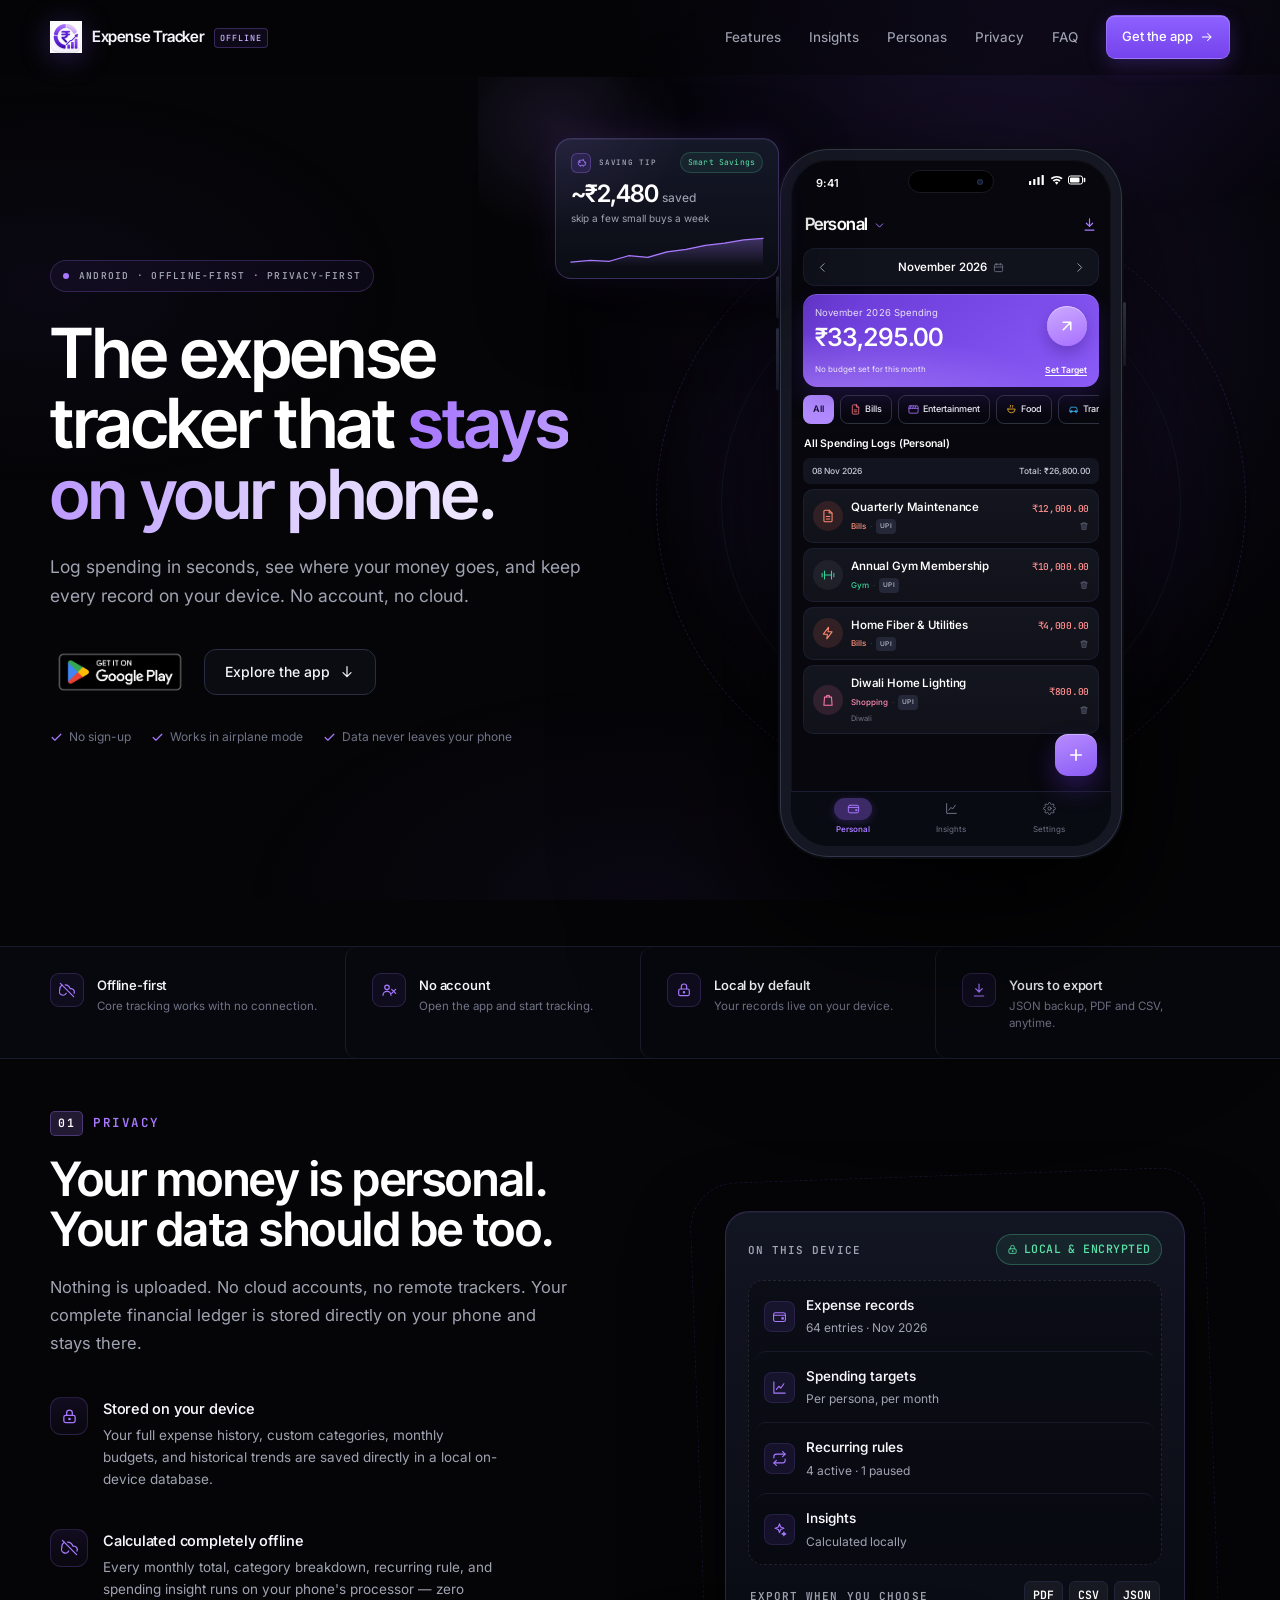
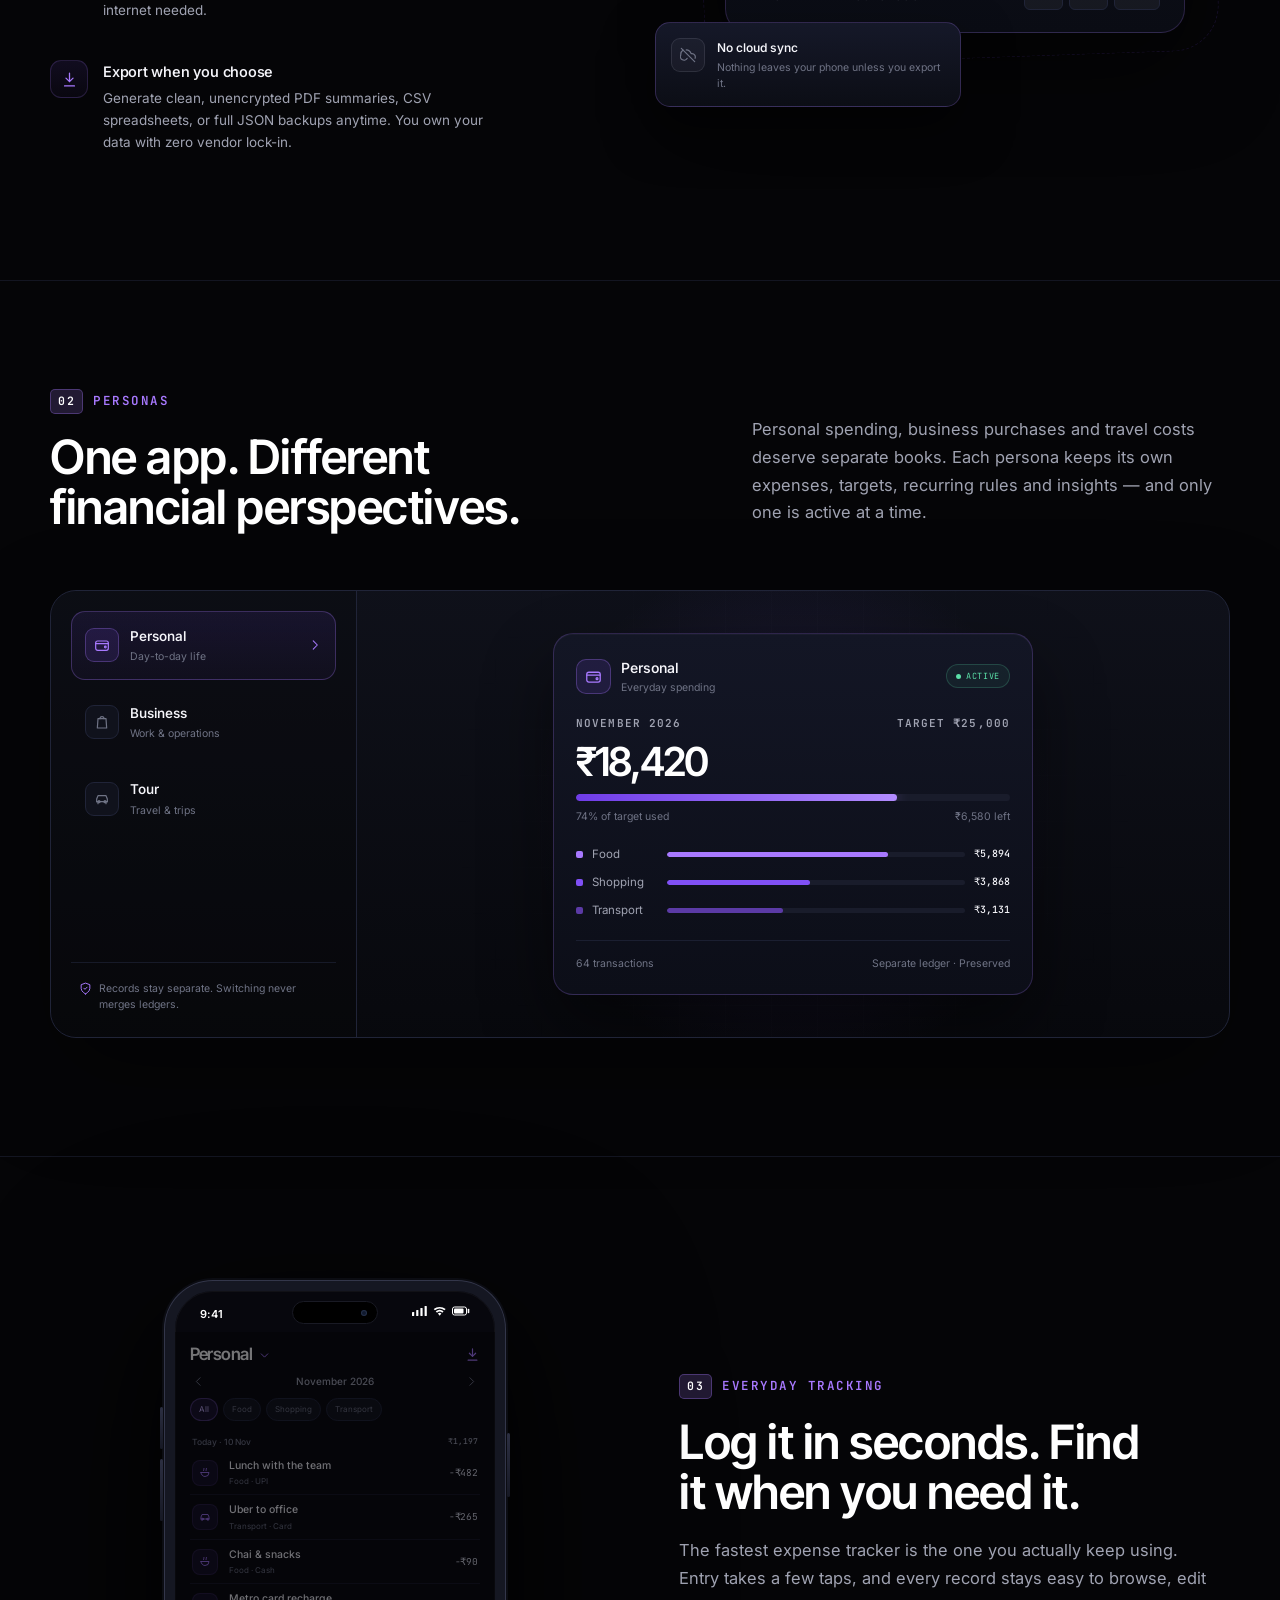
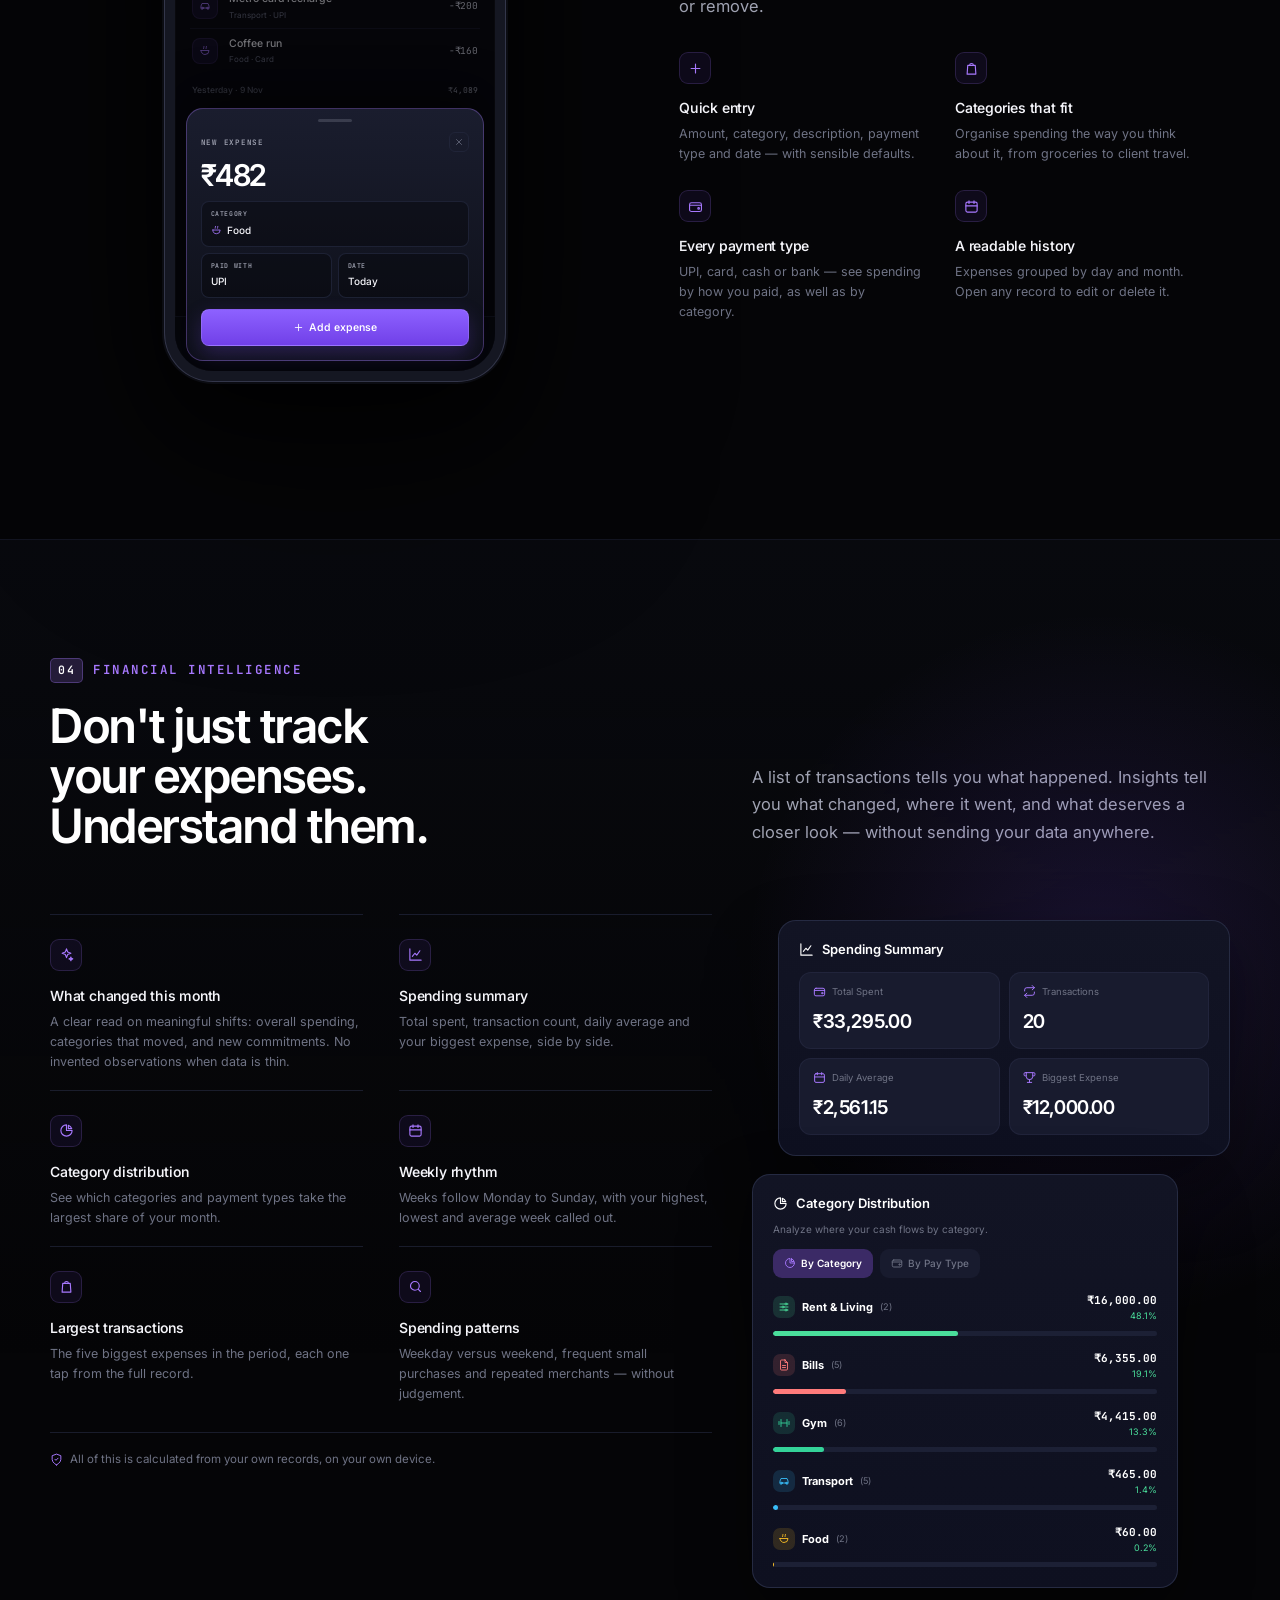
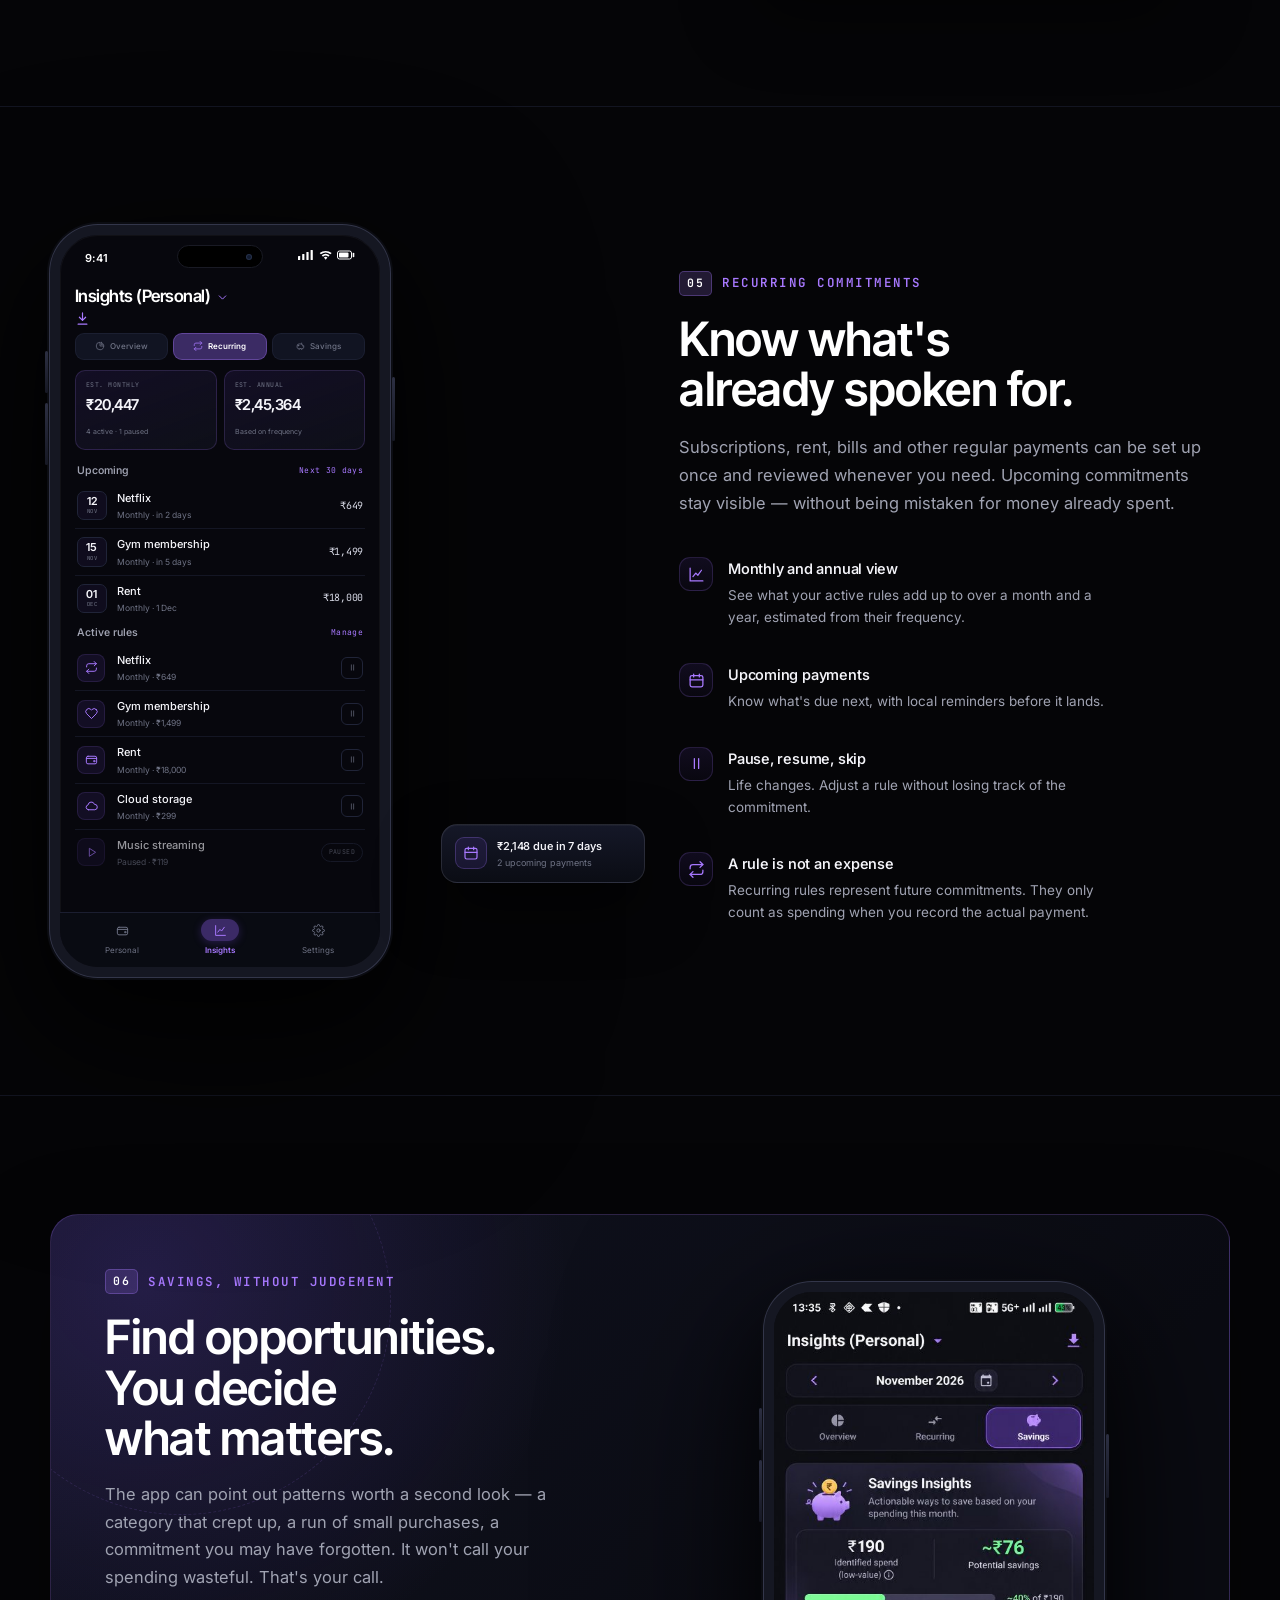
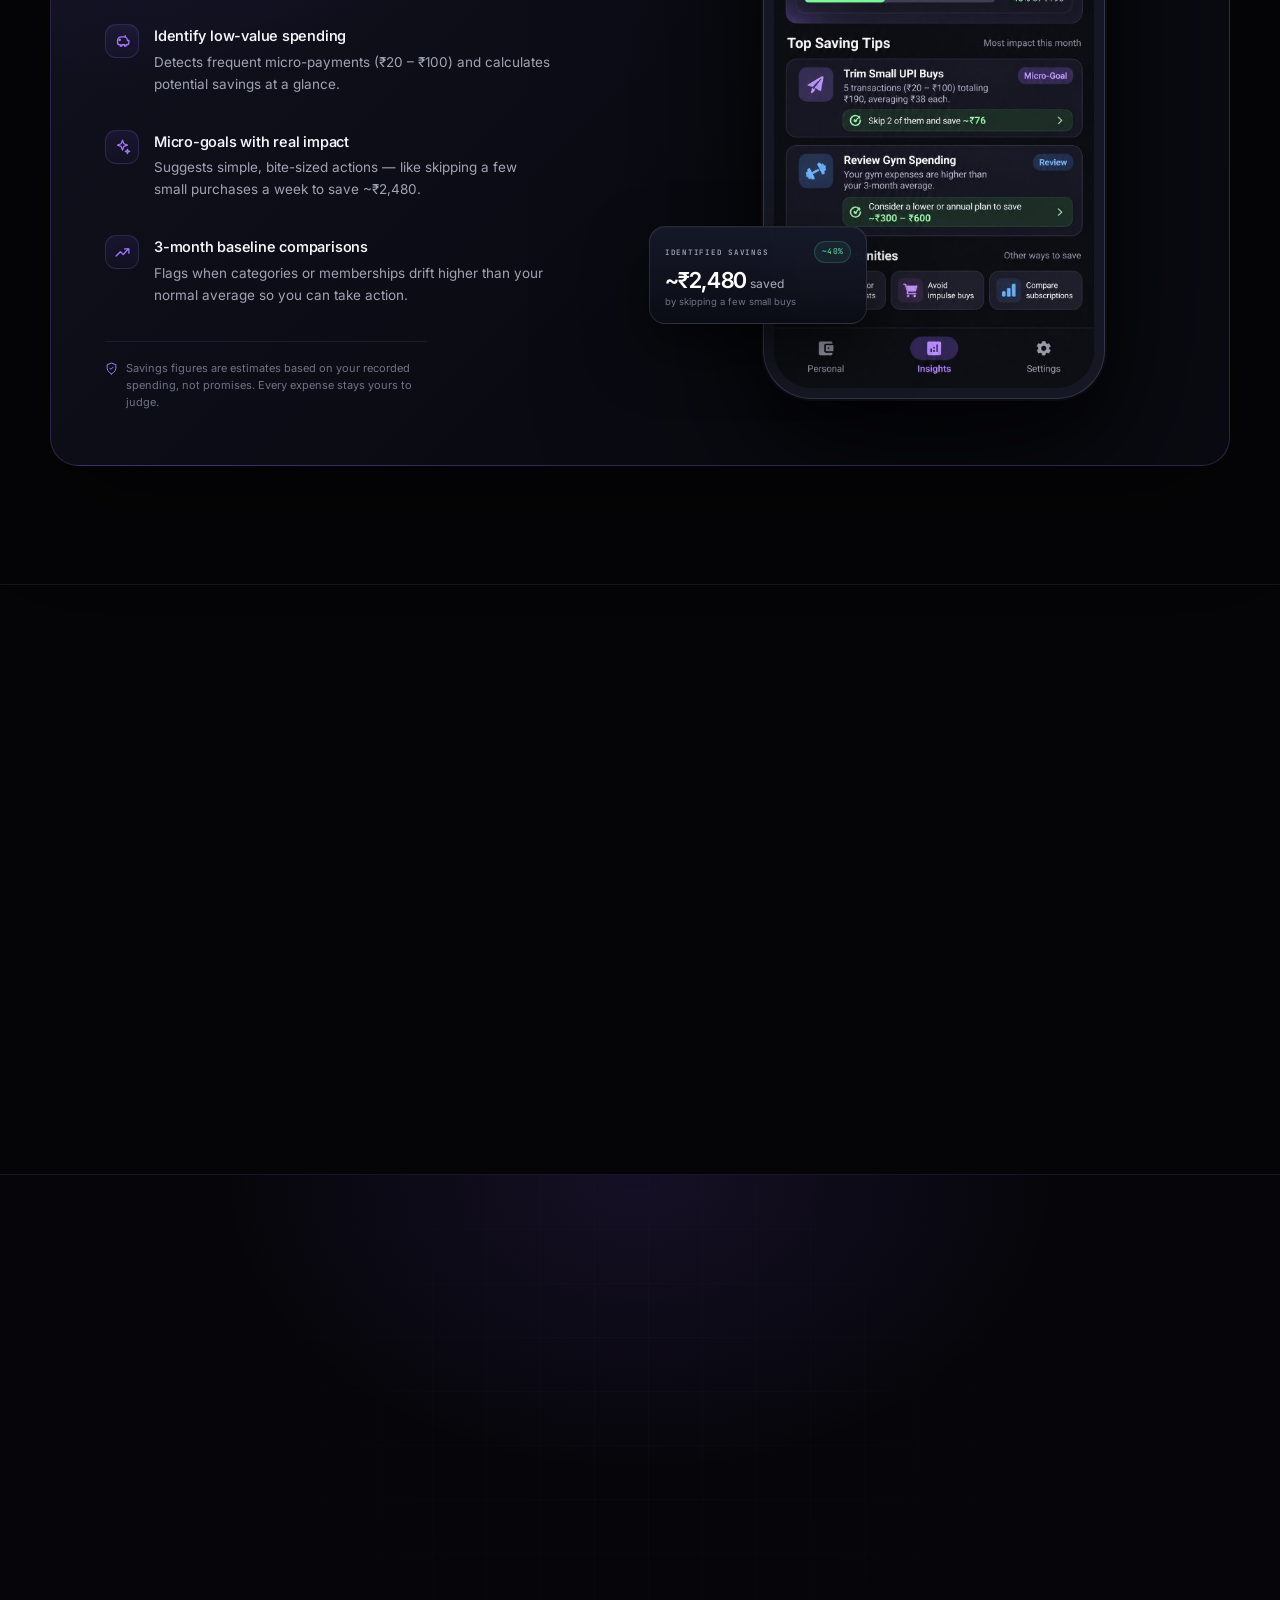
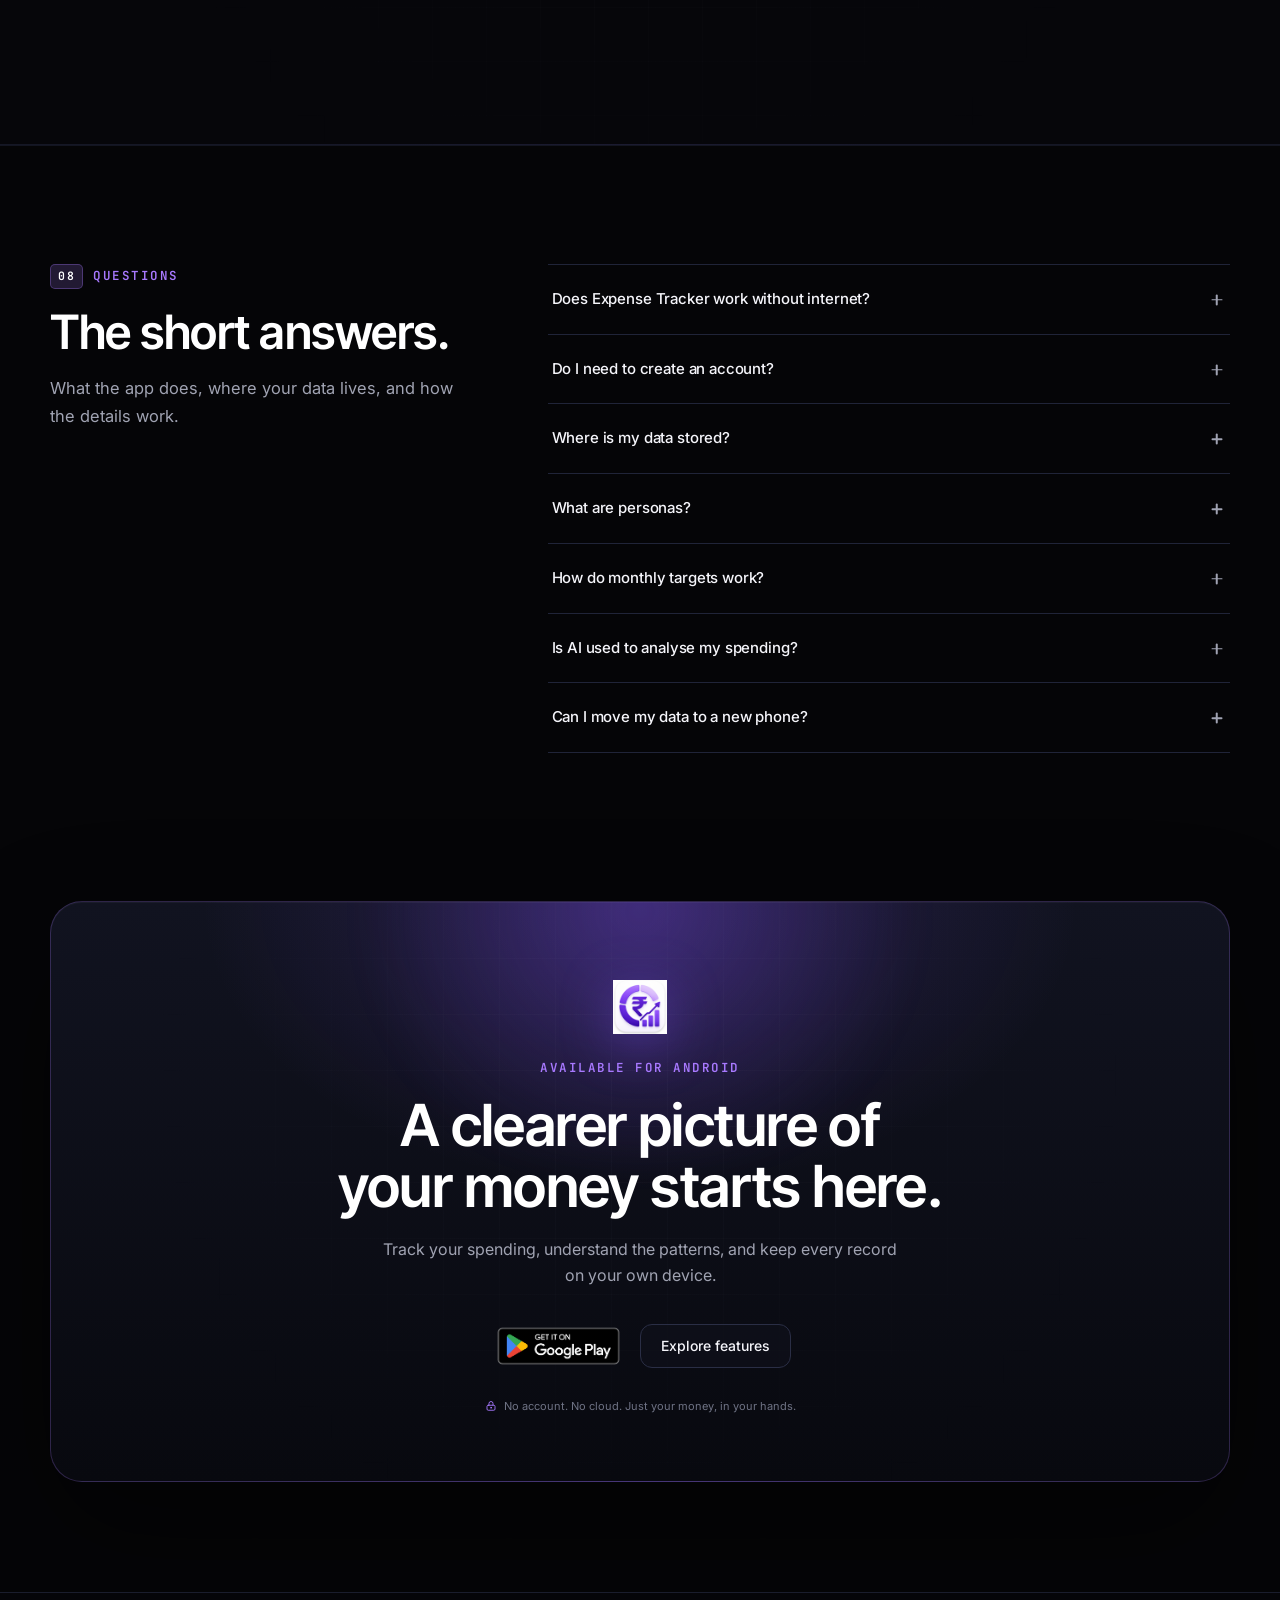
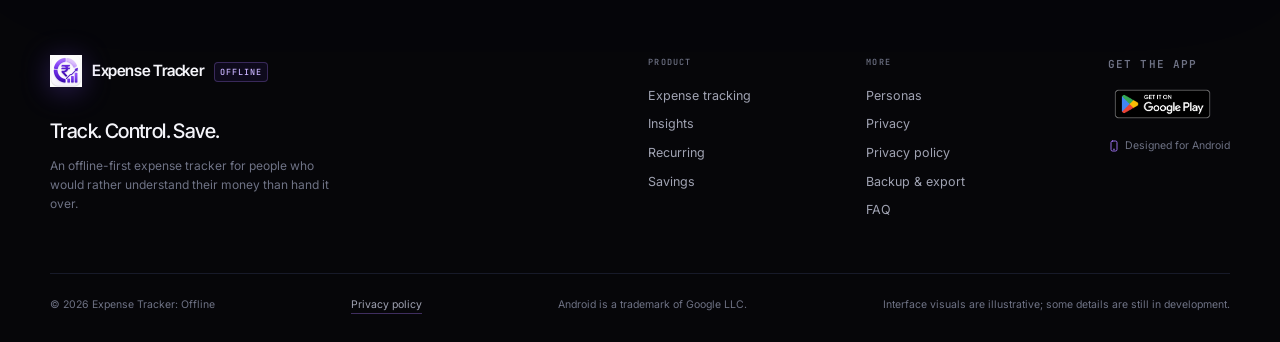
==== commit bba3ff4e: "Raise saving tip estimate to ~2,480 so it reads proportionally to monthly spend Bumps the hero tip, " ====
--- a/index.html
+++ b/index.html
@@ -270,8 +270,8 @@
             </span>
             <span class="delta-pill">Smart Savings</span>
           </div>
-          <p class="float-card__big float-card__big--tip"><b class="float-card__amount" data-count-to="76" data-count-prefix="~₹">~₹76</b> <span>saved</span></p>
-          <p class="float-card__sub">skip 2 small buys a week</p>
+          <p class="float-card__big float-card__big--tip"><b class="float-card__amount" data-count-to="2480" data-count-prefix="~₹">~₹2,480</b> <span>saved</span></p>
+          <p class="float-card__sub">skip a few small buys a week</p>
           <svg class="sparkline sparkline--tip" viewBox="0 0 180 38" preserveAspectRatio="none">
             <defs>
               <linearGradient id="sparkFill" x1="0" y1="0" x2="0" y2="1">
@@ -901,7 +901,7 @@
               <span class="feature-list__icon"><svg class="icon" aria-hidden="true"><use href="#i-sparkles"/></svg></span>
               <div>
                 <h3>Micro-goals with real impact</h3>
-                <p>Suggests simple, bite-sized actions — like skipping two small purchases to save ~₹76.</p>
+                <p>Suggests simple, bite-sized actions — like skipping a few small purchases a week to save ~₹2,480.</p>
               </div>
             </li>
             <li>
@@ -931,8 +931,8 @@
               <span class="micro-label">Identified savings</span>
               <span class="delta-pill">~40%</span>
             </div>
-            <p class="float-card__big float-card__big--sm">~₹76 <span>saved</span></p>
-            <p class="float-card__sub">by skipping 2 small buys</p>
+            <p class="float-card__big float-card__big--sm">~₹2,480 <span>saved</span></p>
+            <p class="float-card__sub">by skipping a few small buys</p>
           </aside>
         </div>
       </div>
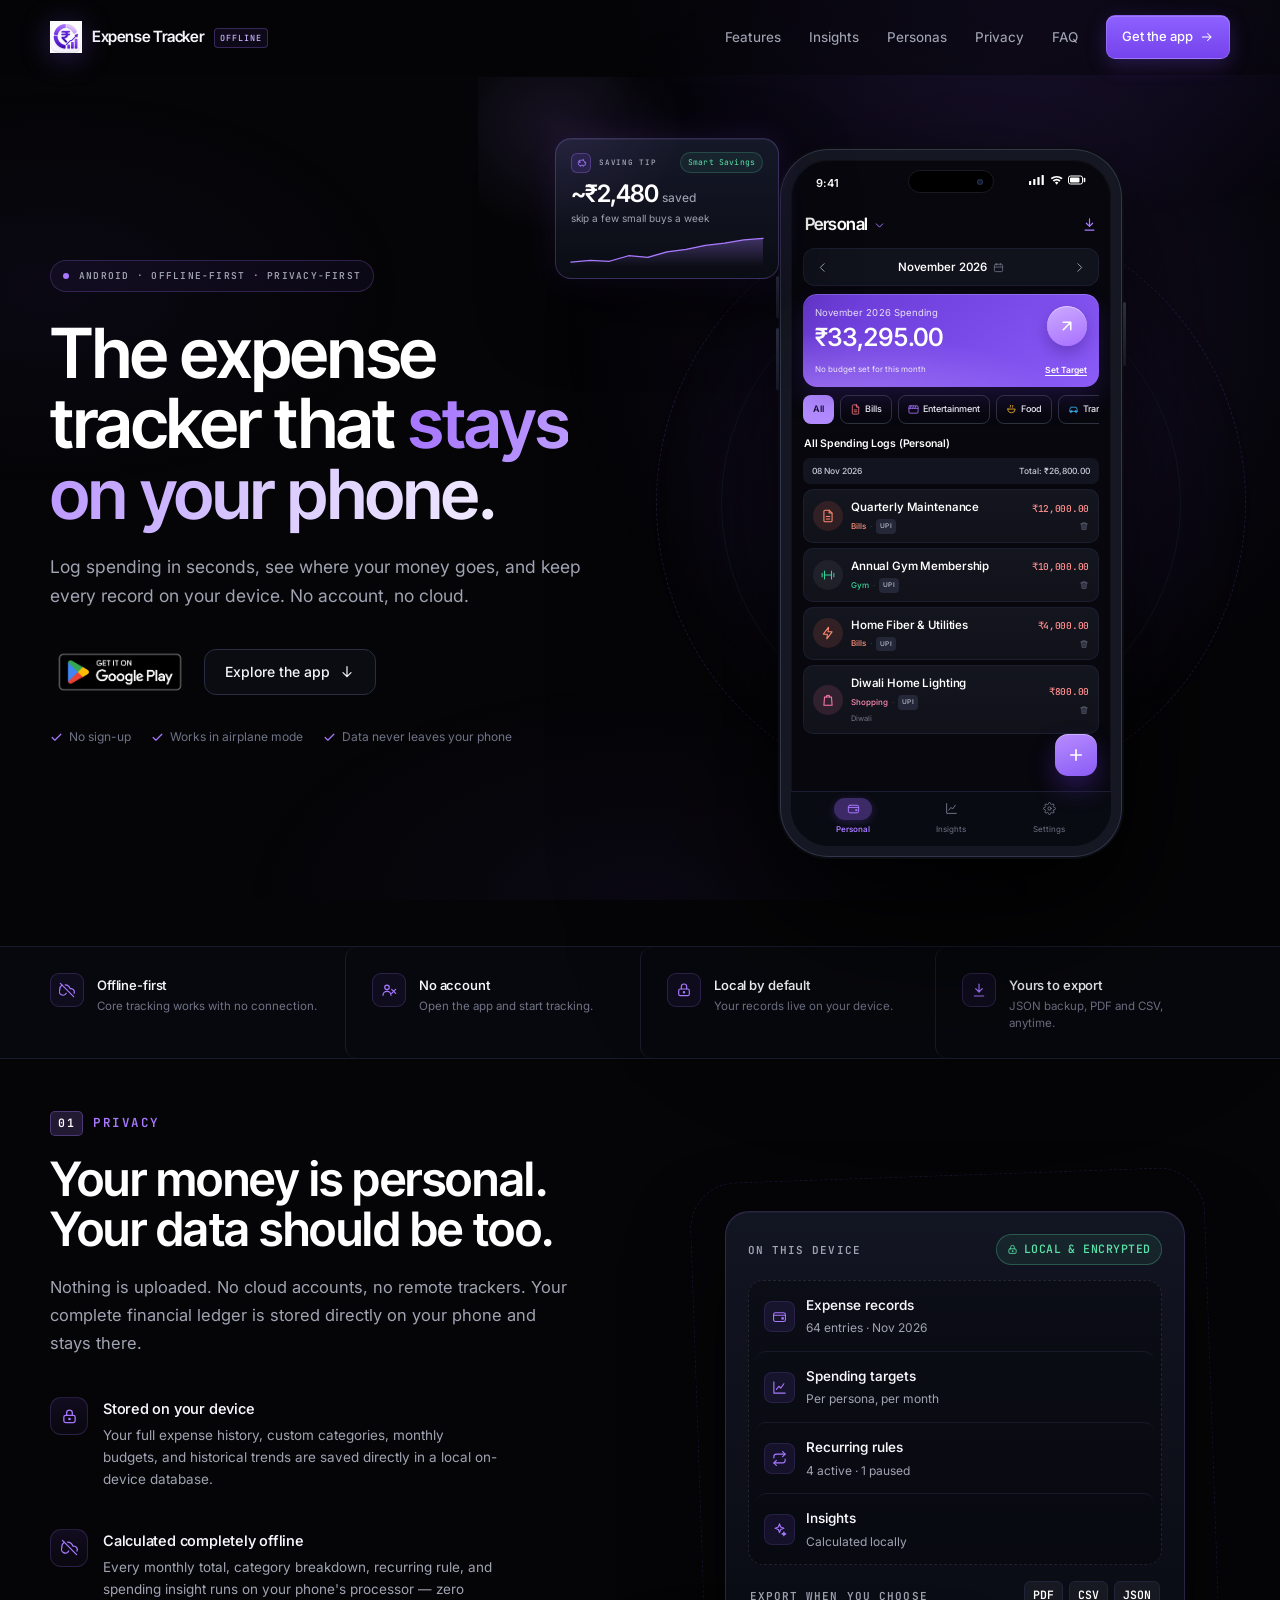
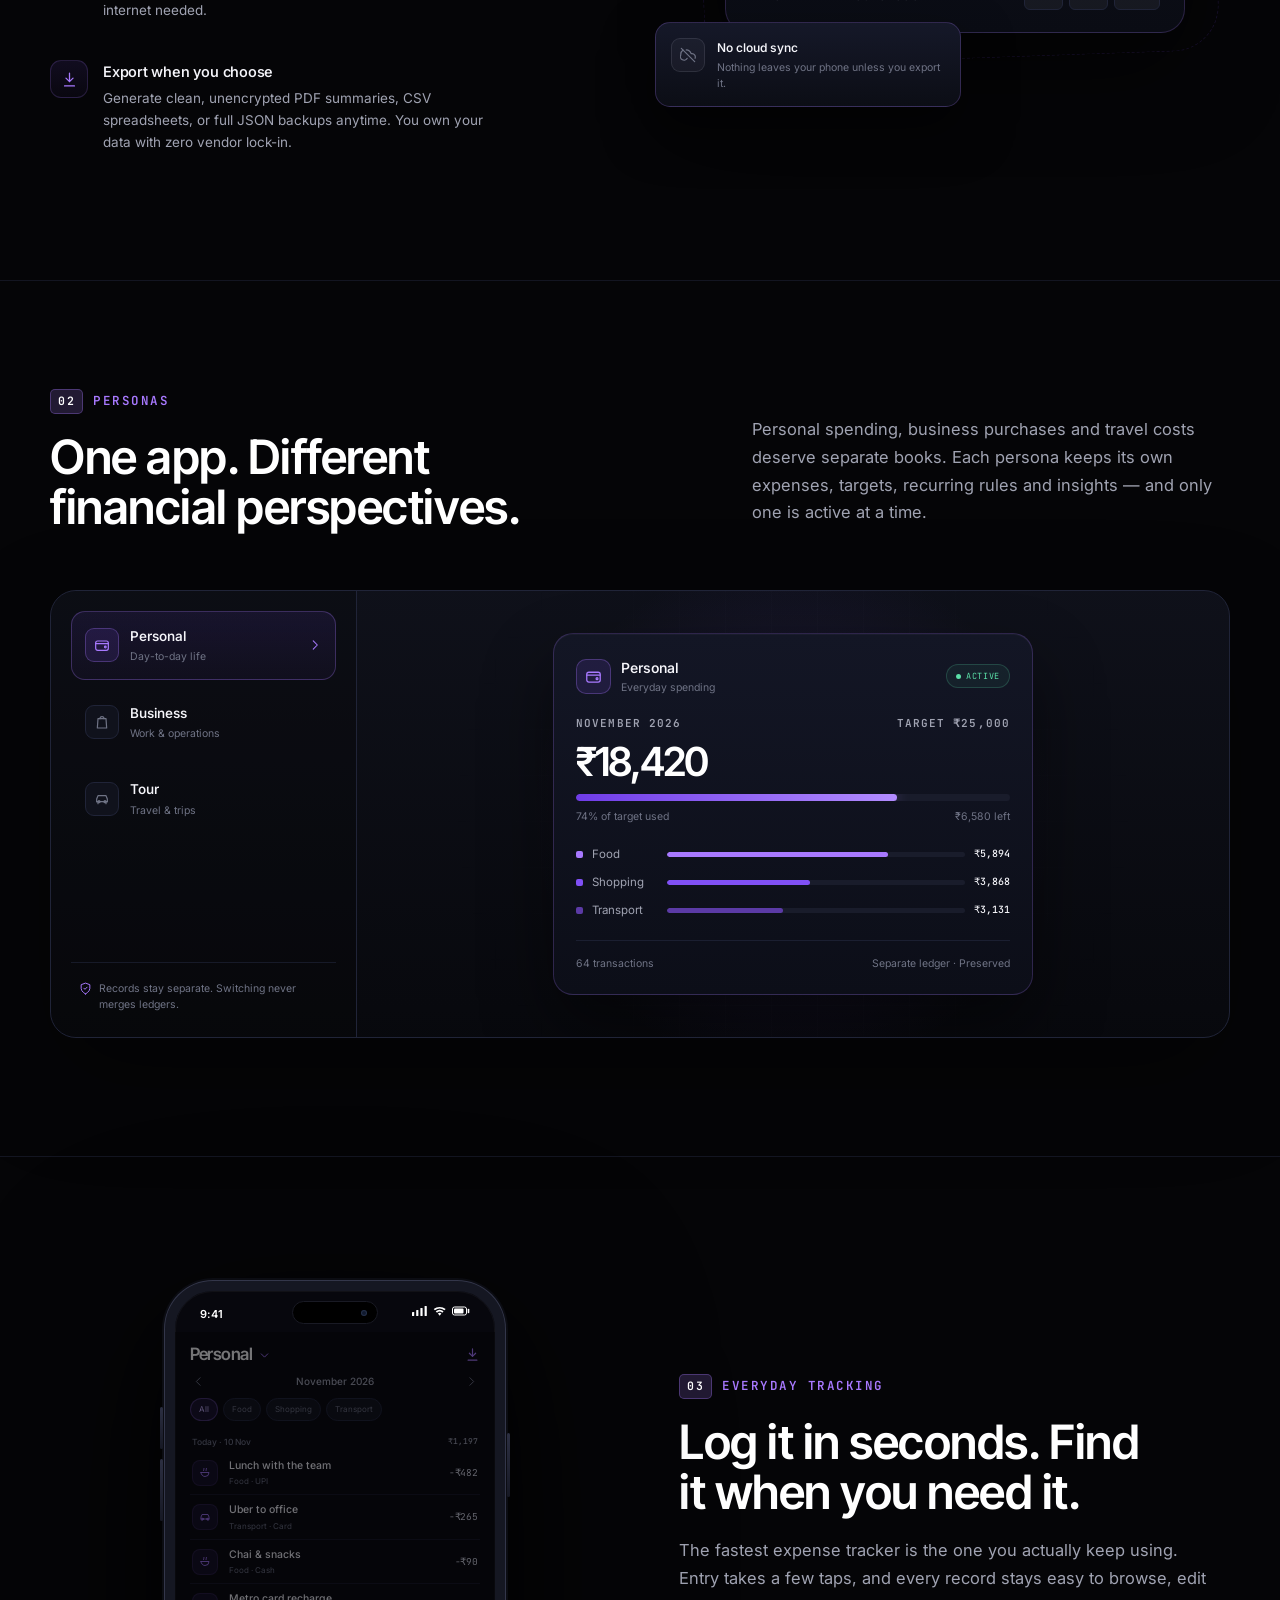
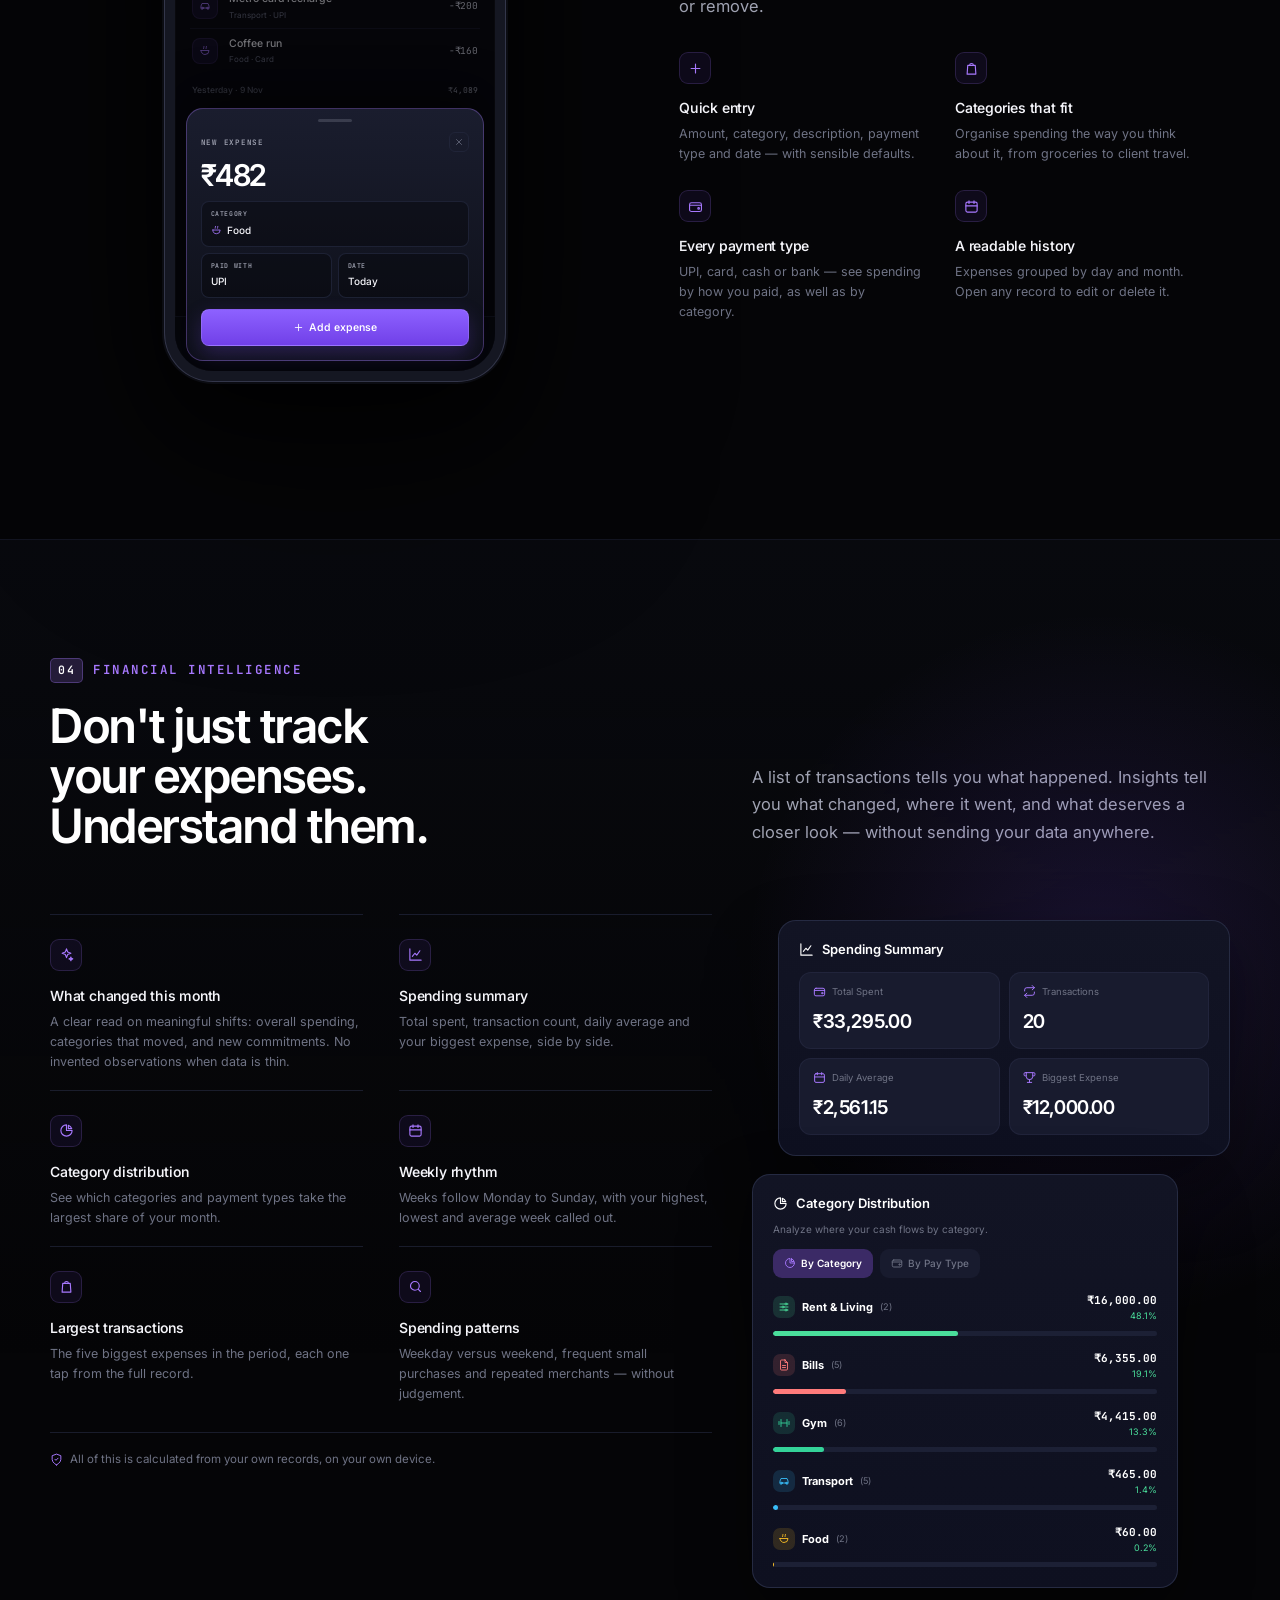
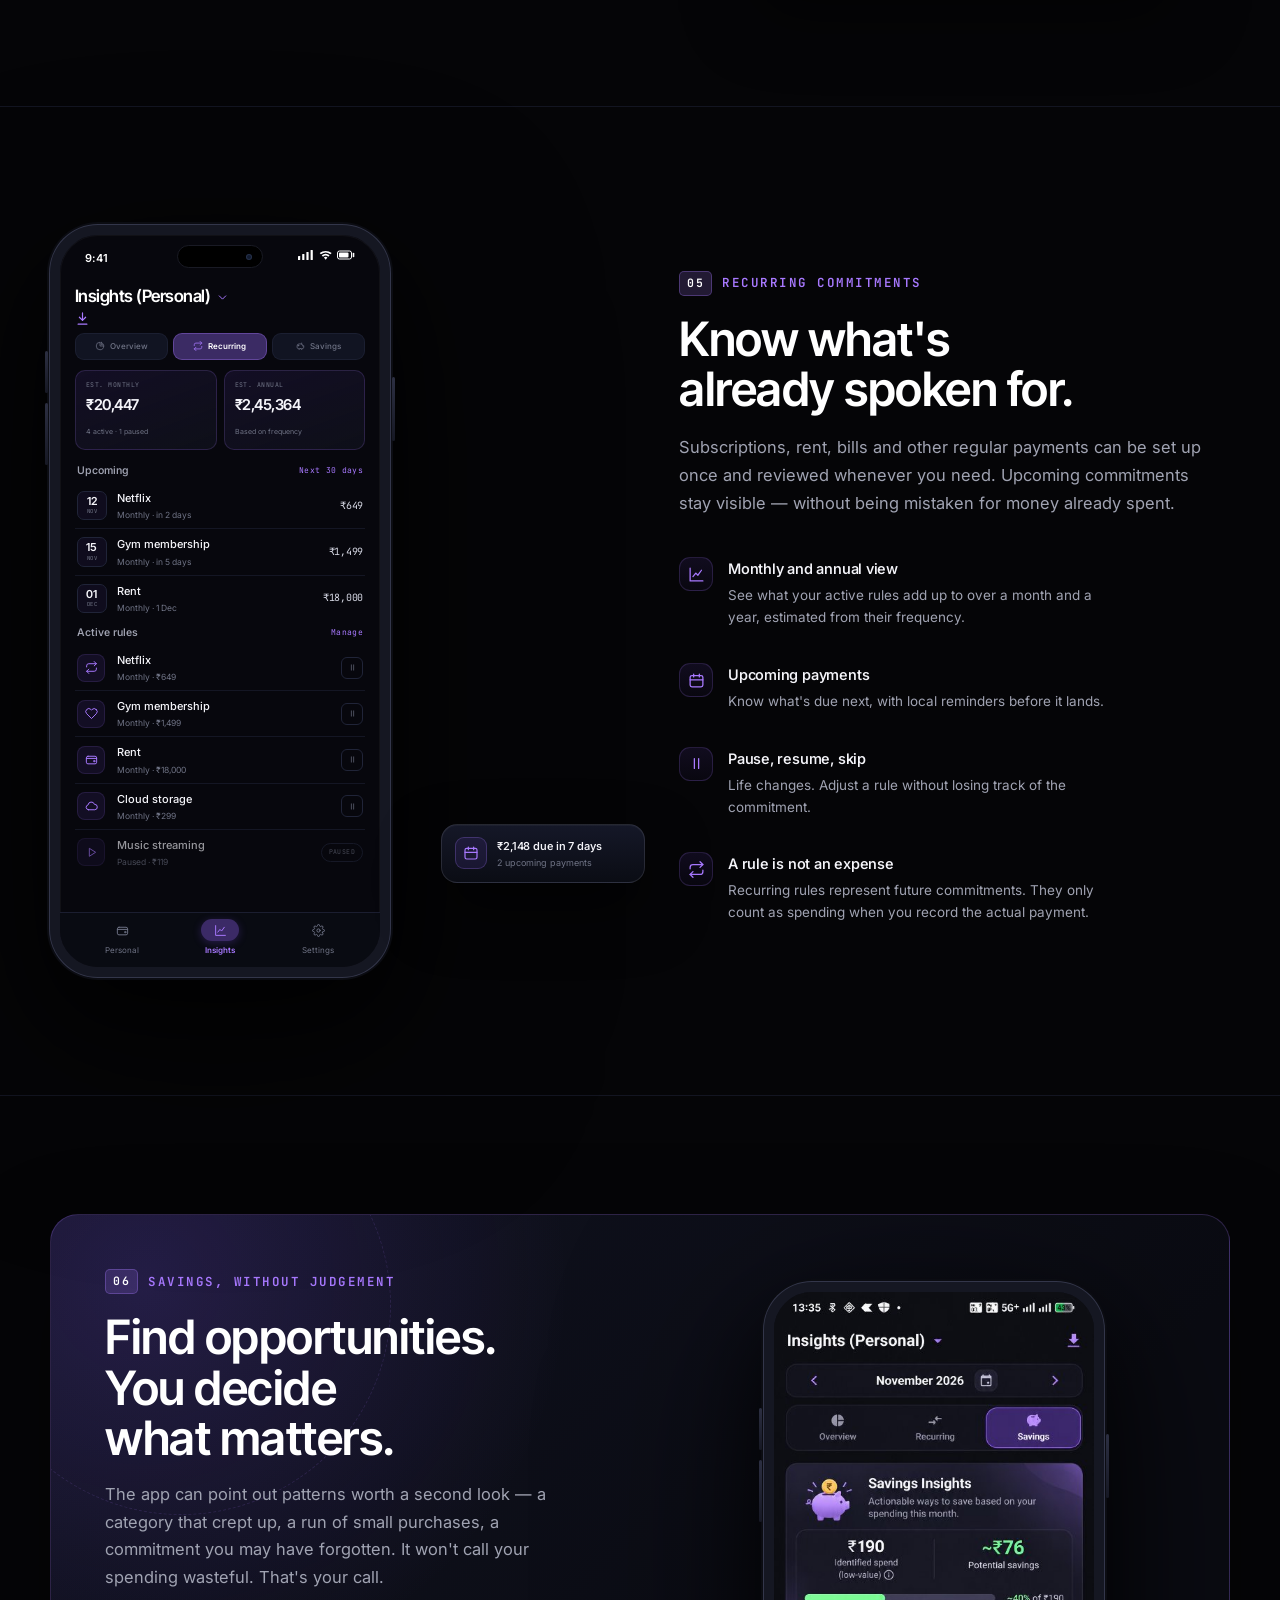
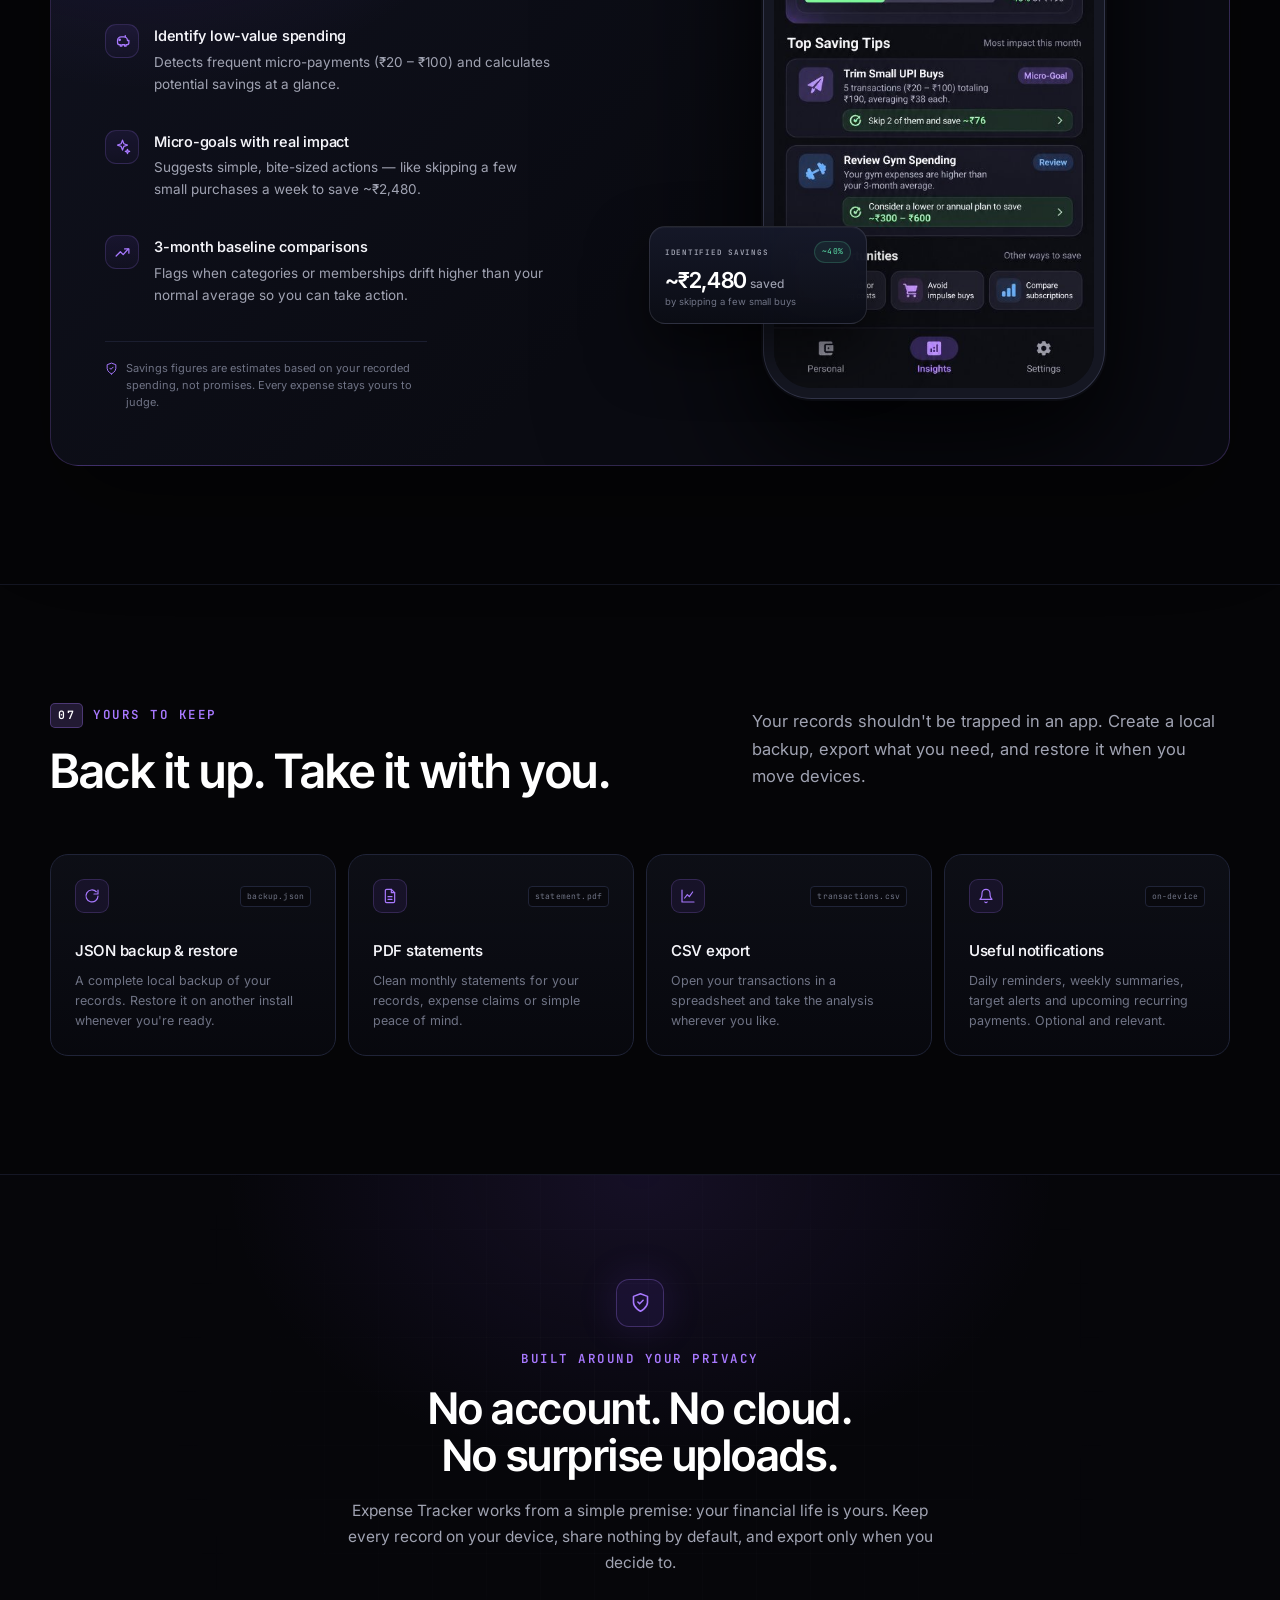
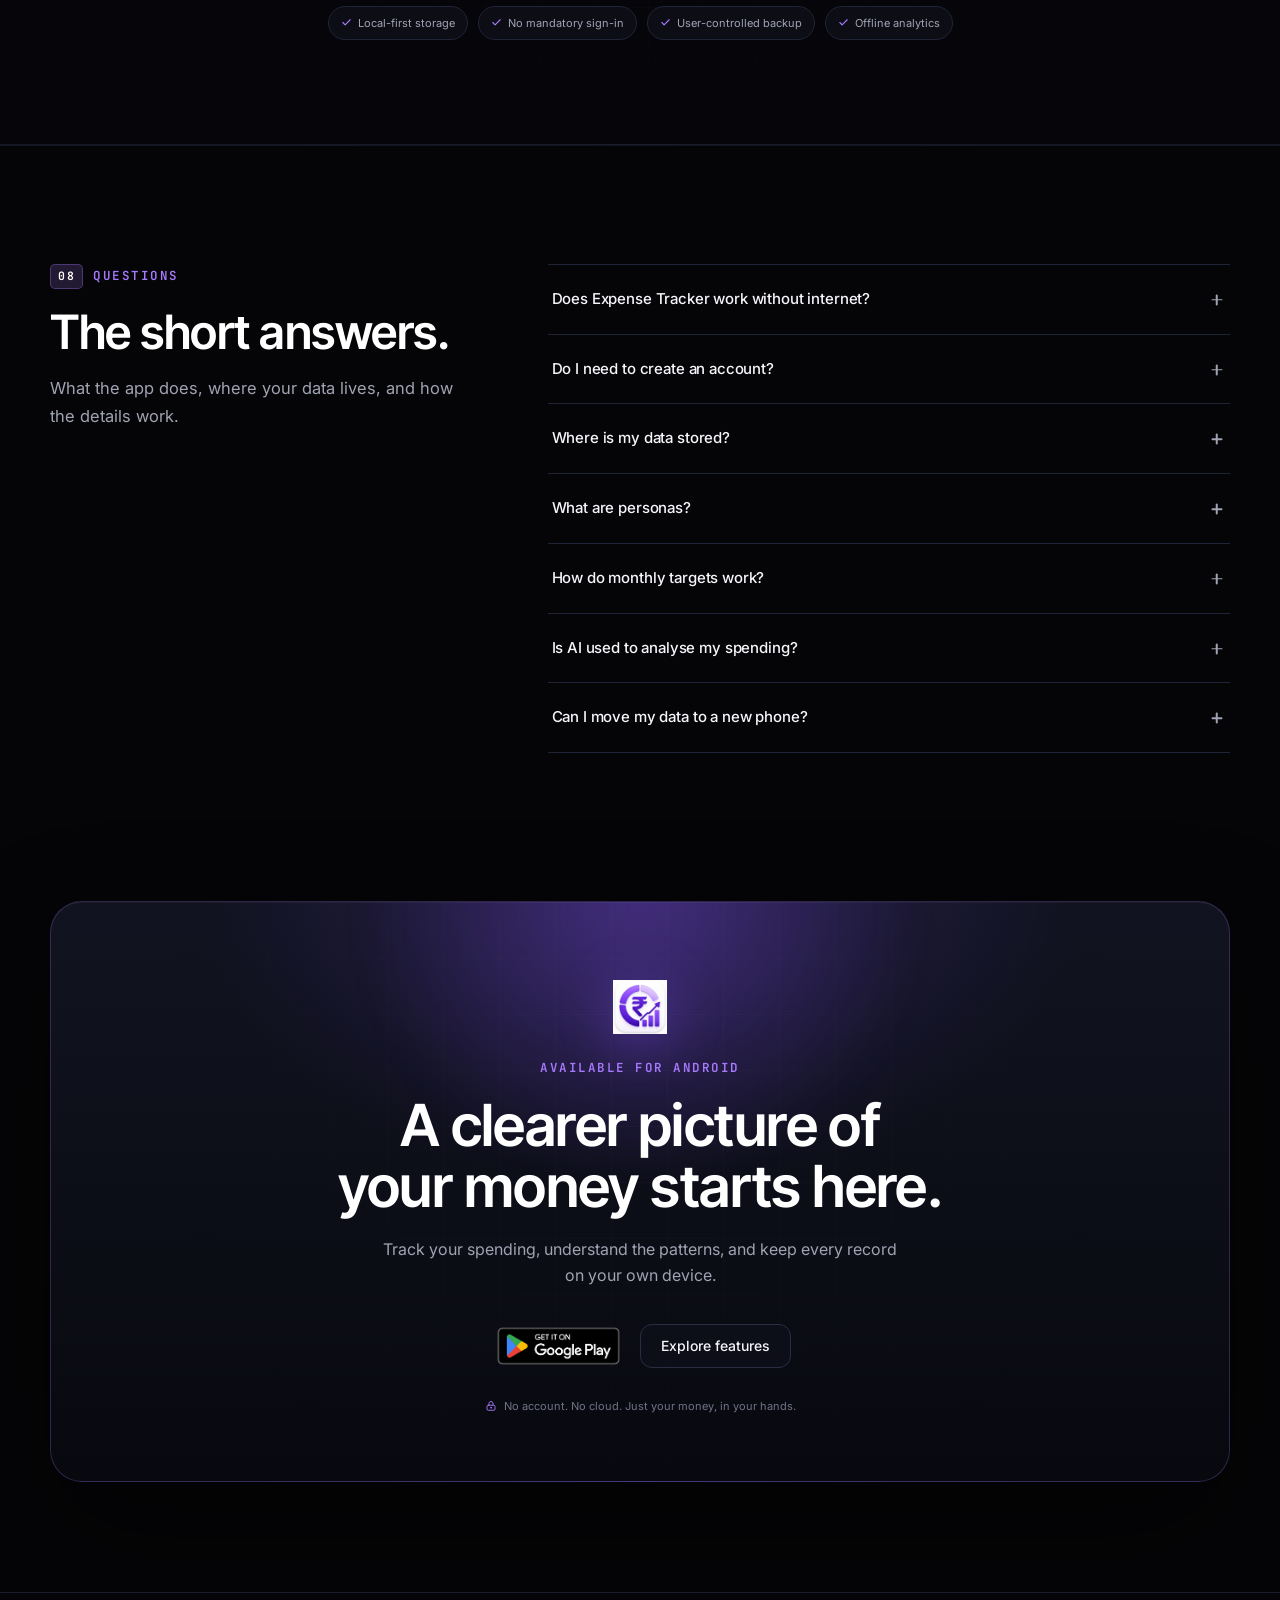
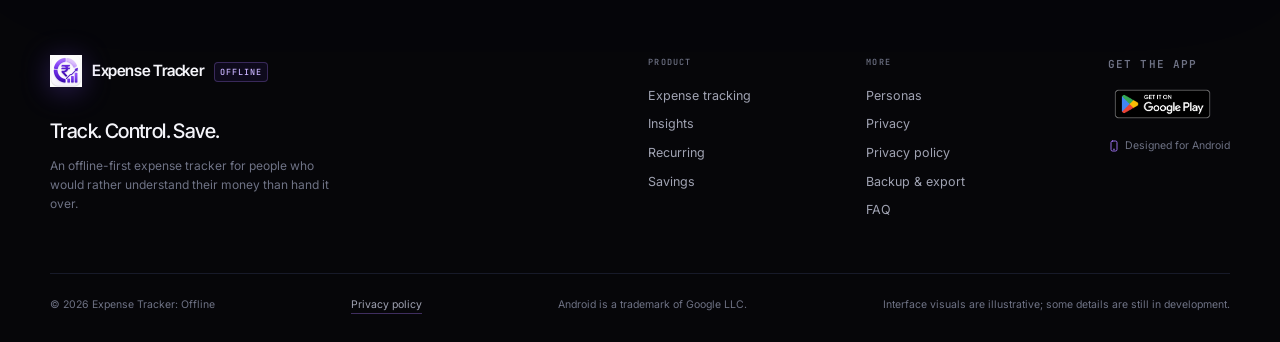
==== commit 4242d1d8: "Load the section 06 savings screenshot eagerly loading=lazy meant the 77KB phone screenshot was not " ====
--- a/index.html
+++ b/index.html
@@ -922,7 +922,7 @@
             <span class="device__btn device__btn--vol-a"></span>
             <span class="device__btn device__btn--vol-b"></span>
             <div class="device__screen">
-              <img src="assets/savings-insights.jpg" alt="Smart Savings Insights in Expense Tracker" class="device__screenshot" width="458" height="1024" loading="lazy">
+              <img src="assets/savings-insights.jpg" alt="Smart Savings Insights in Expense Tracker" class="device__screenshot" width="458" height="1024" decoding="async">
             </div>
           </div>
 
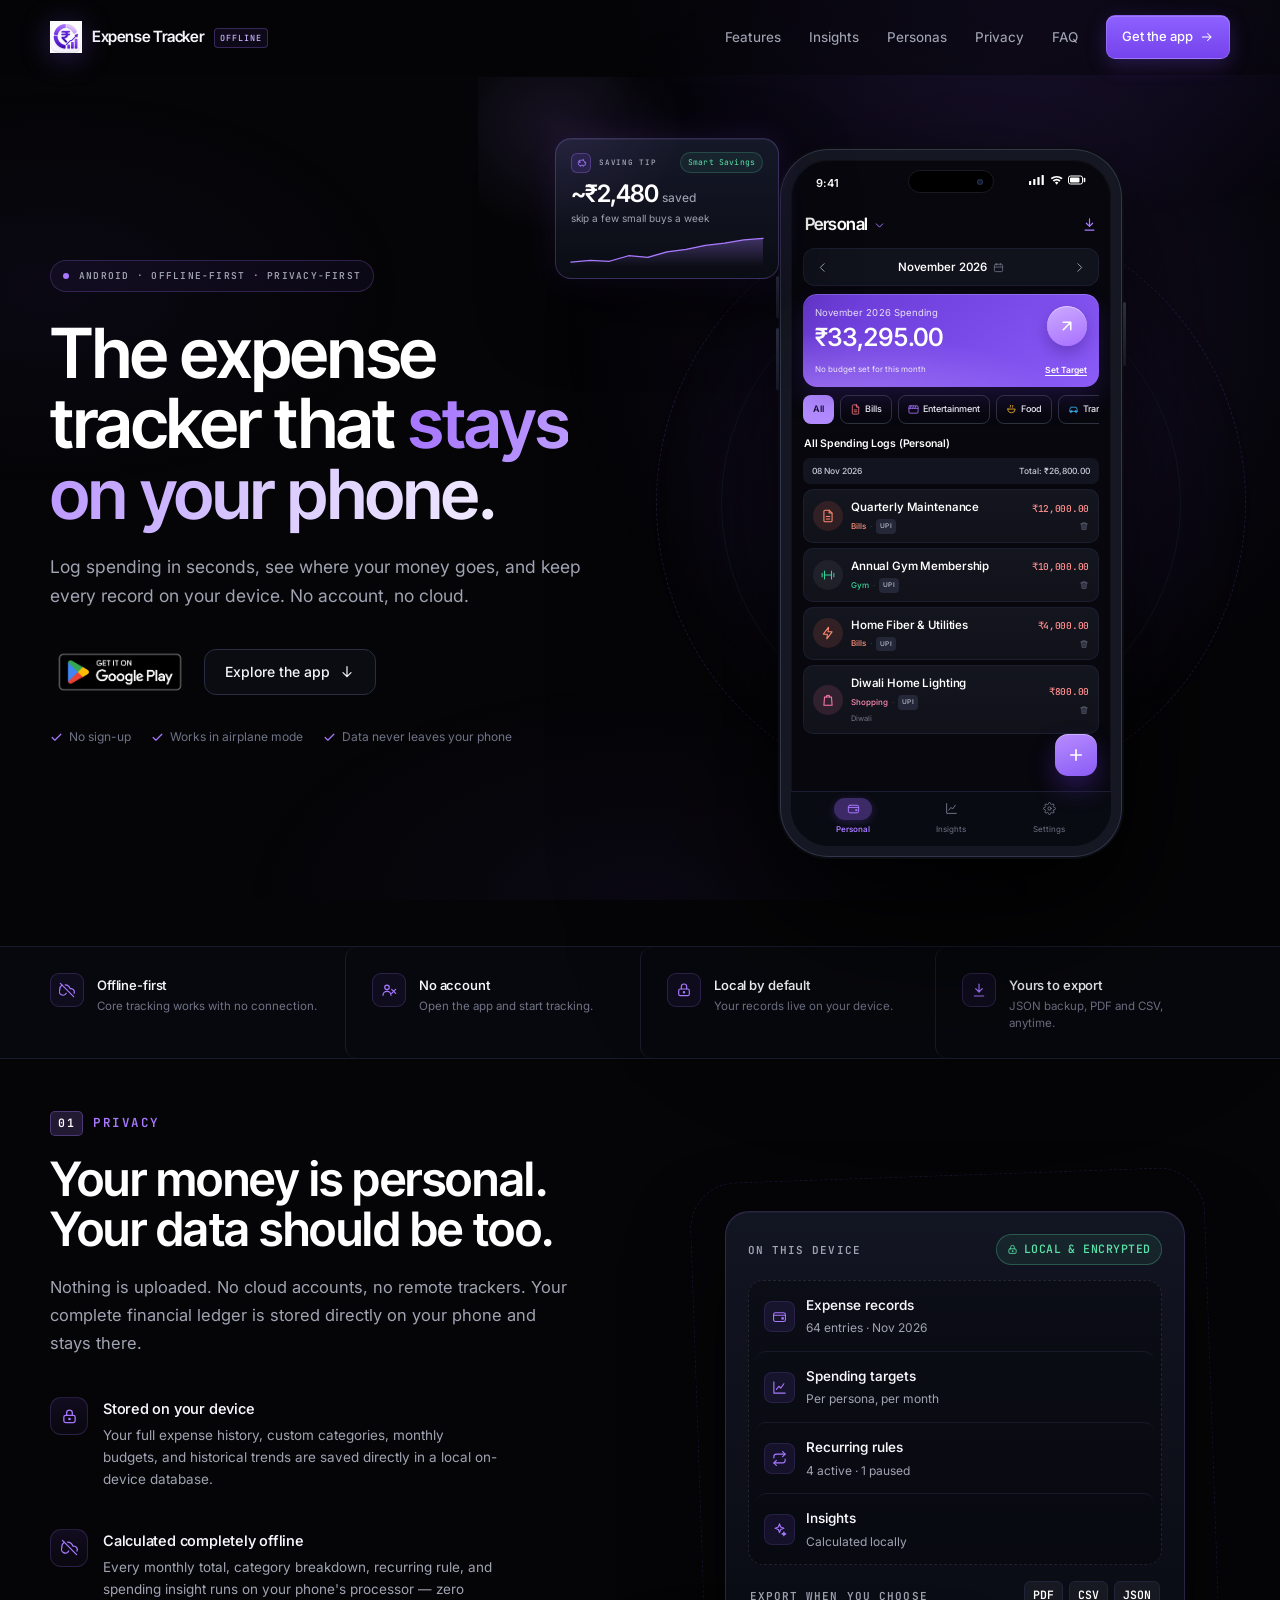
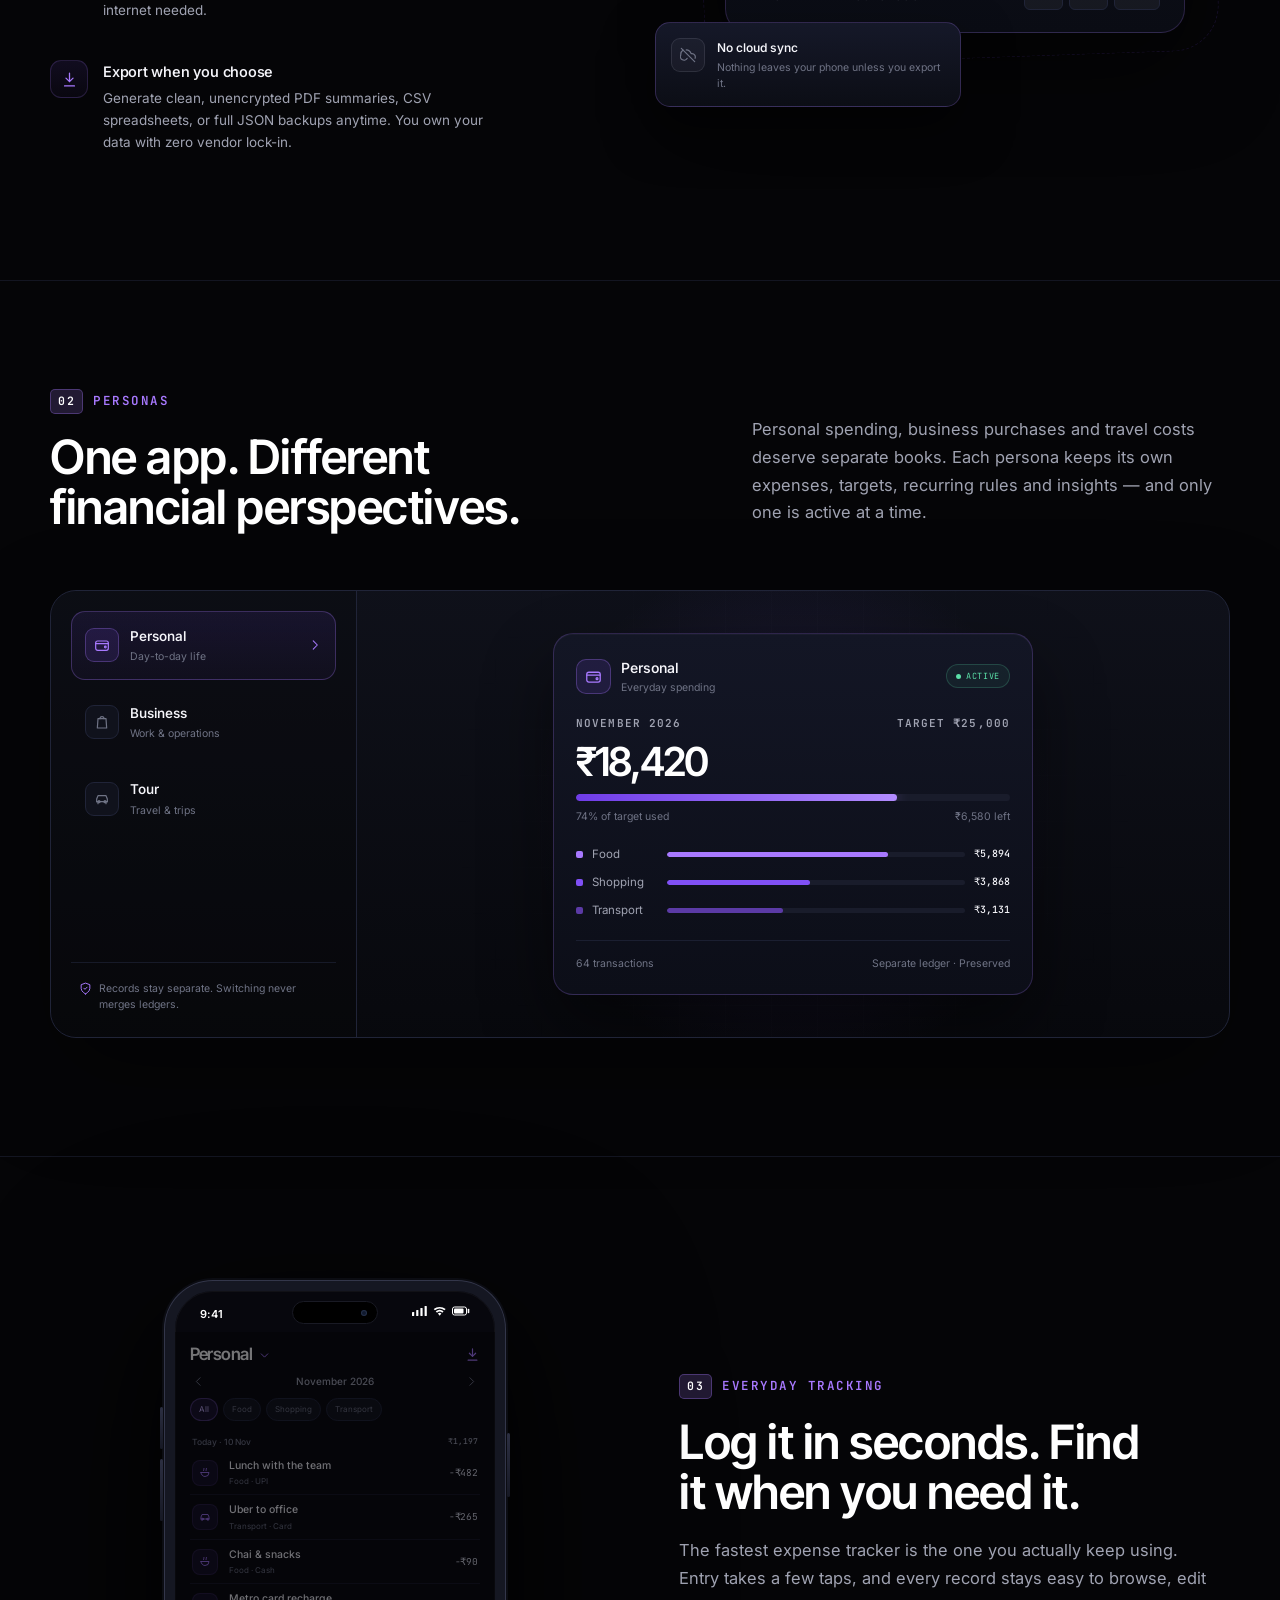
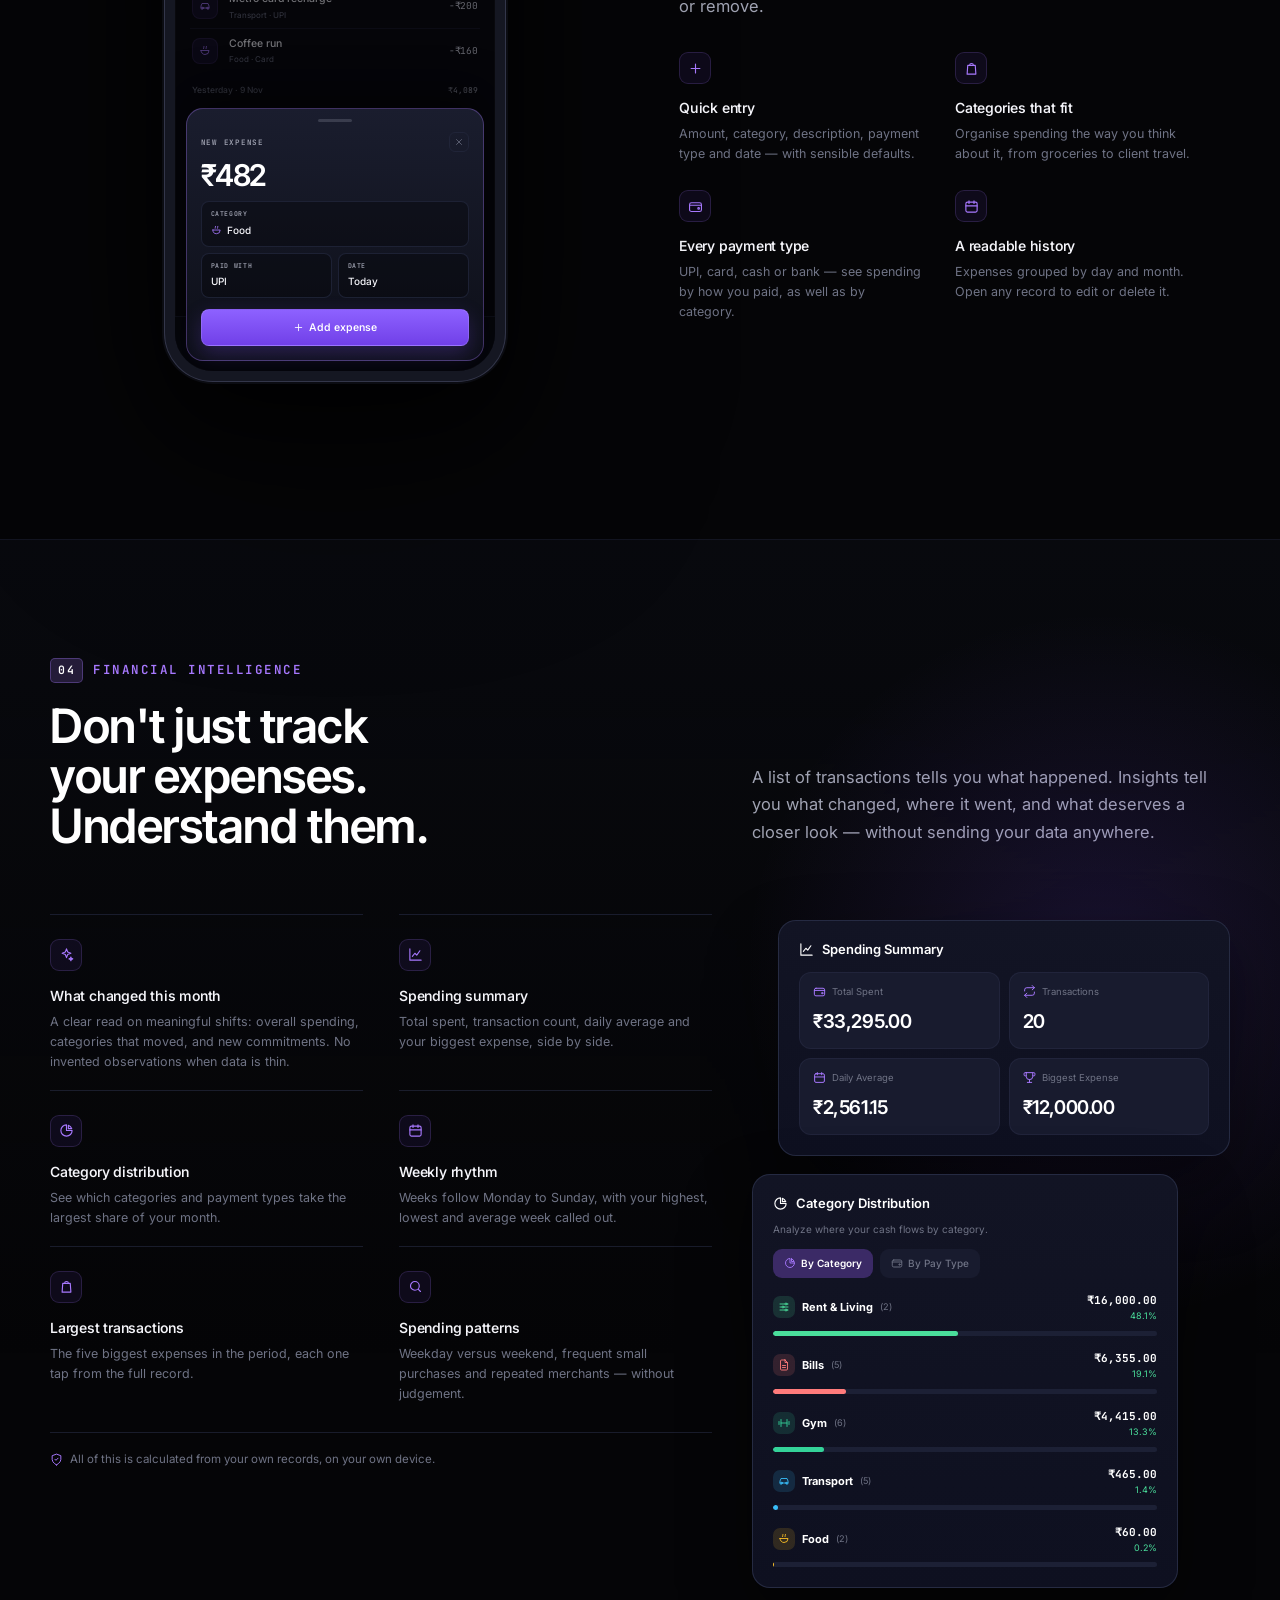
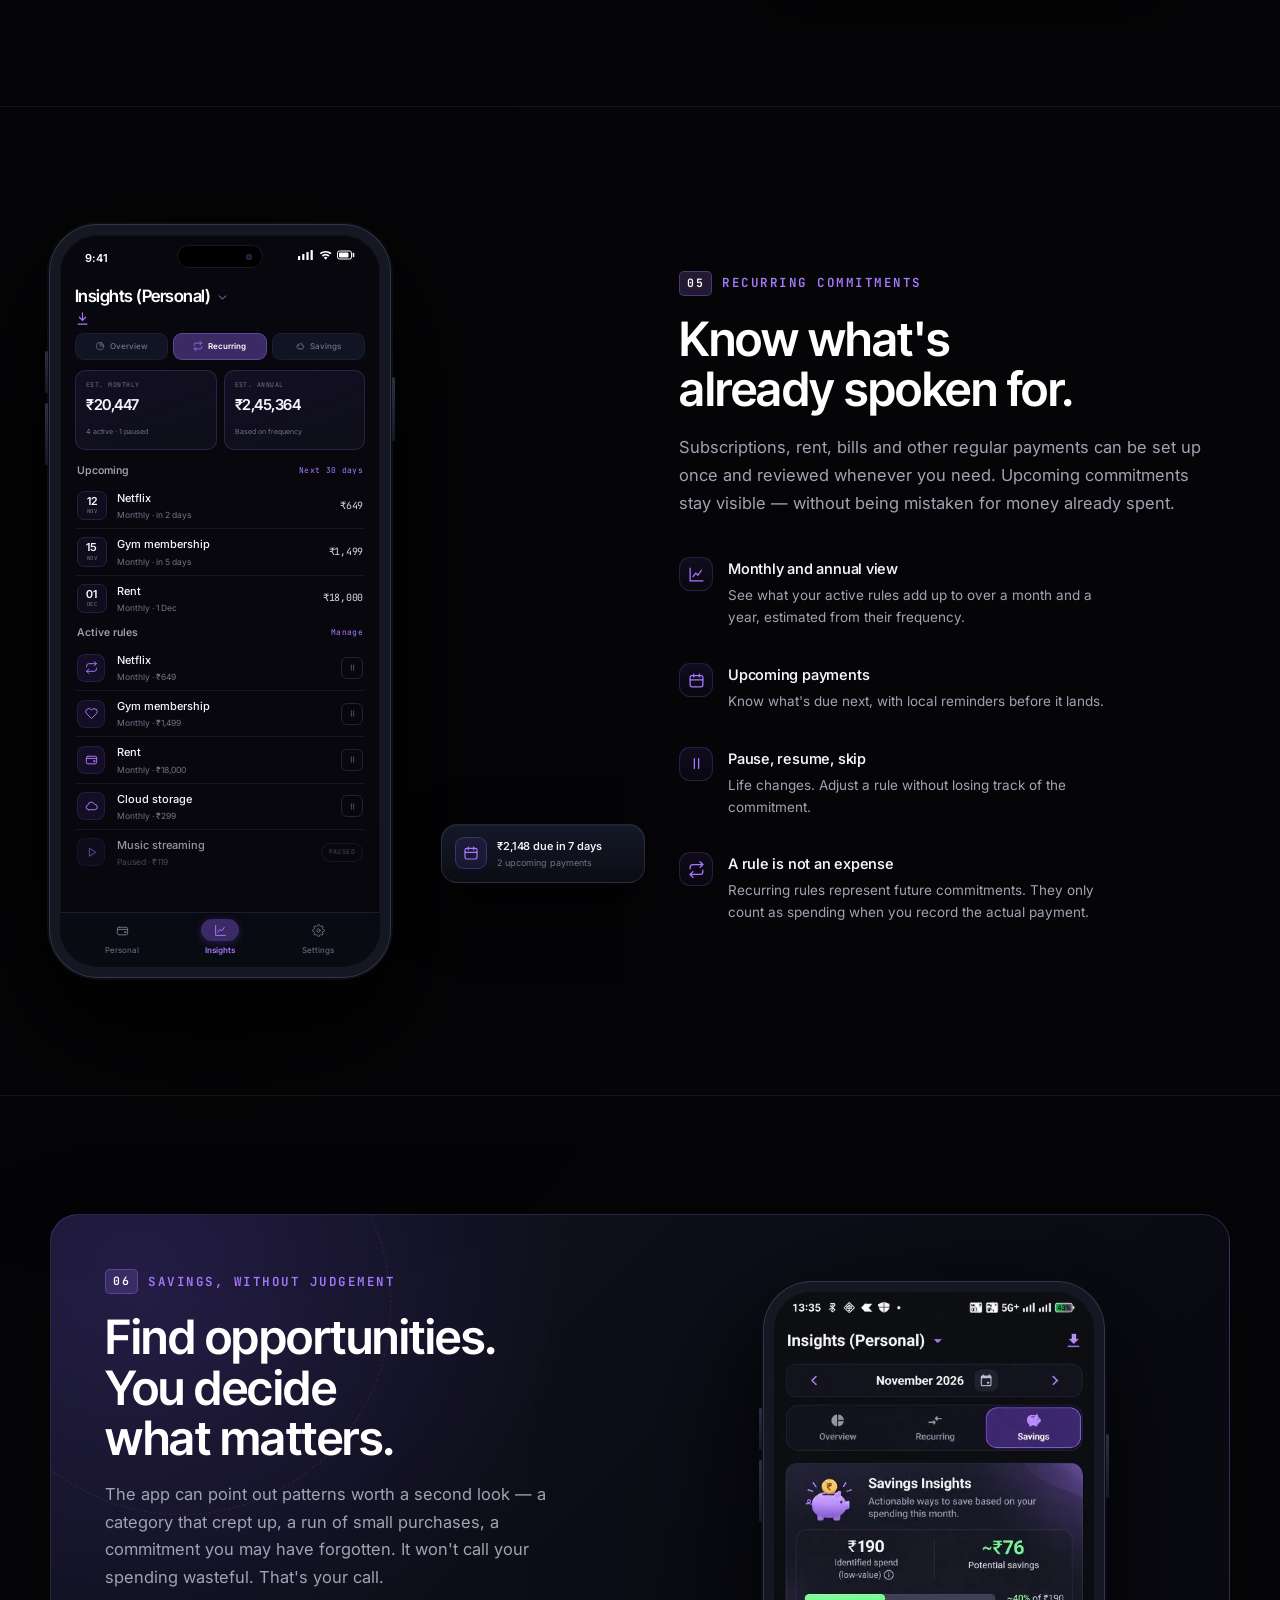
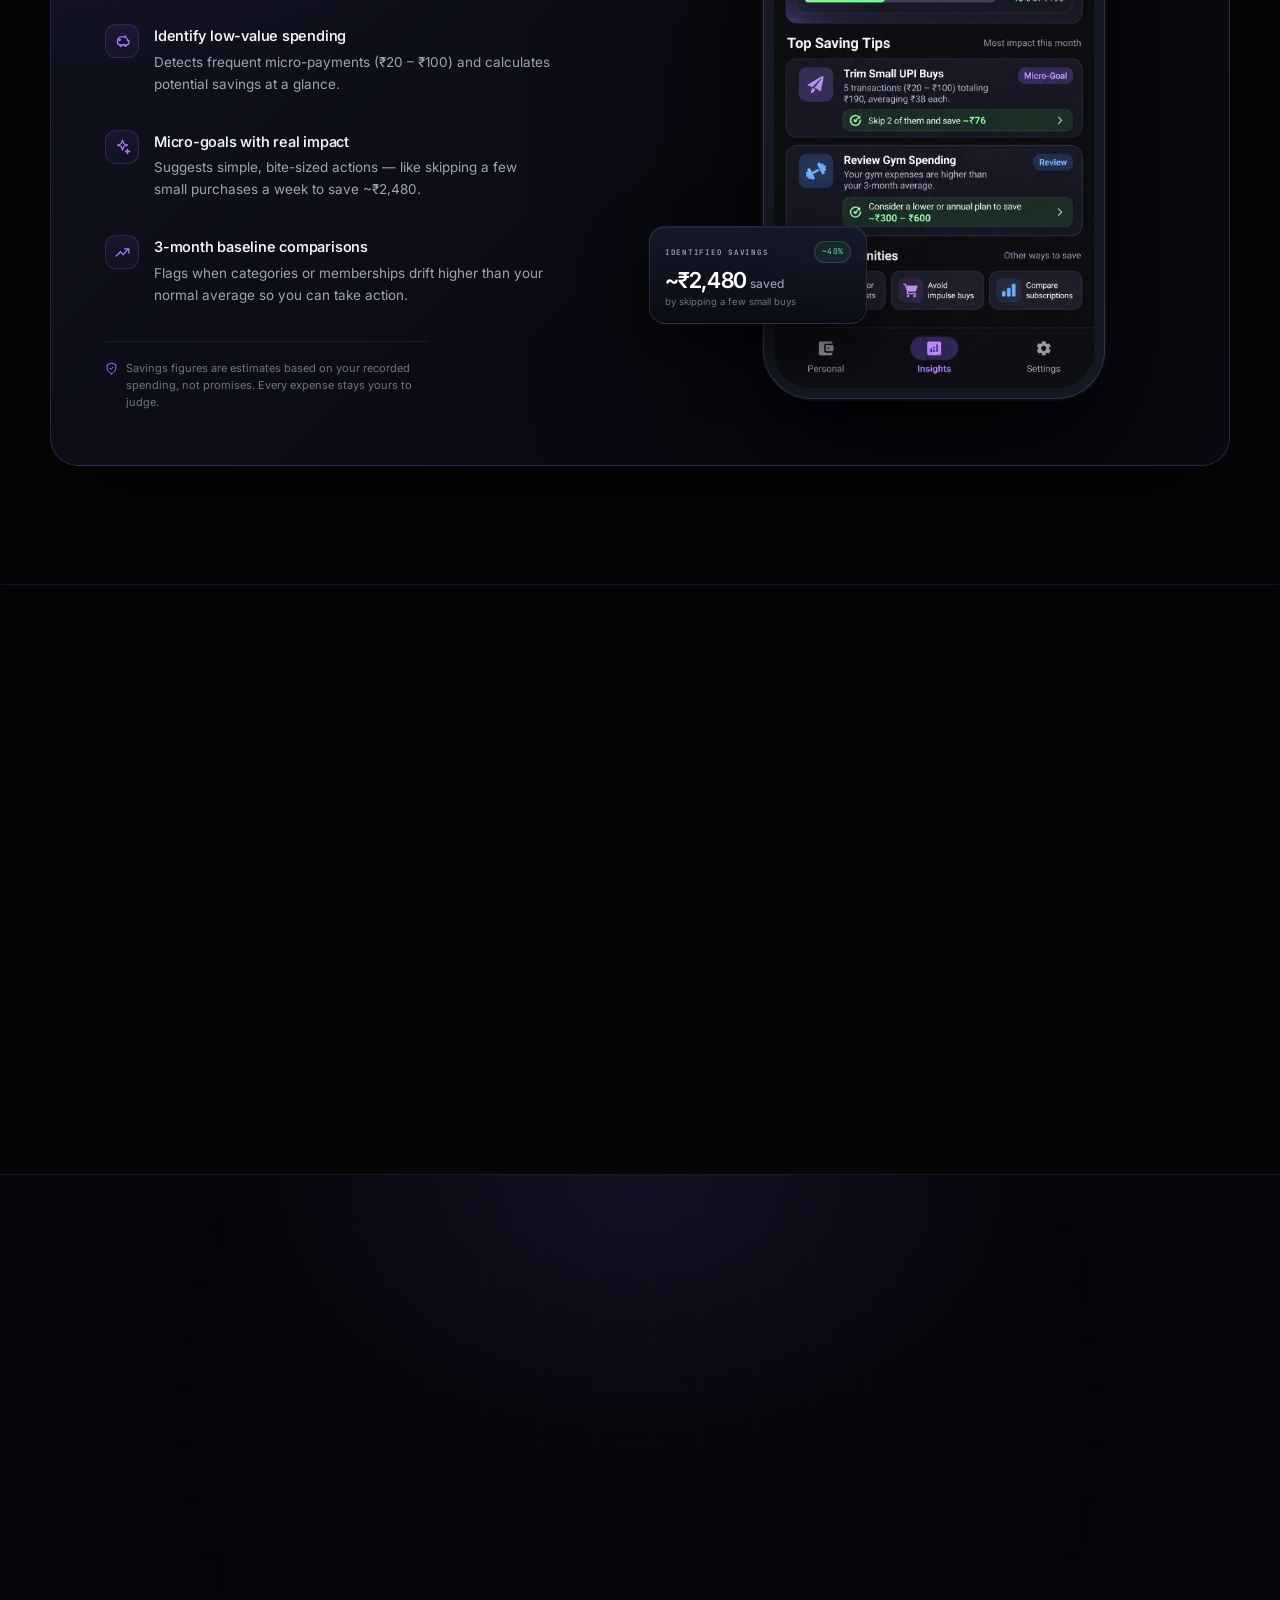
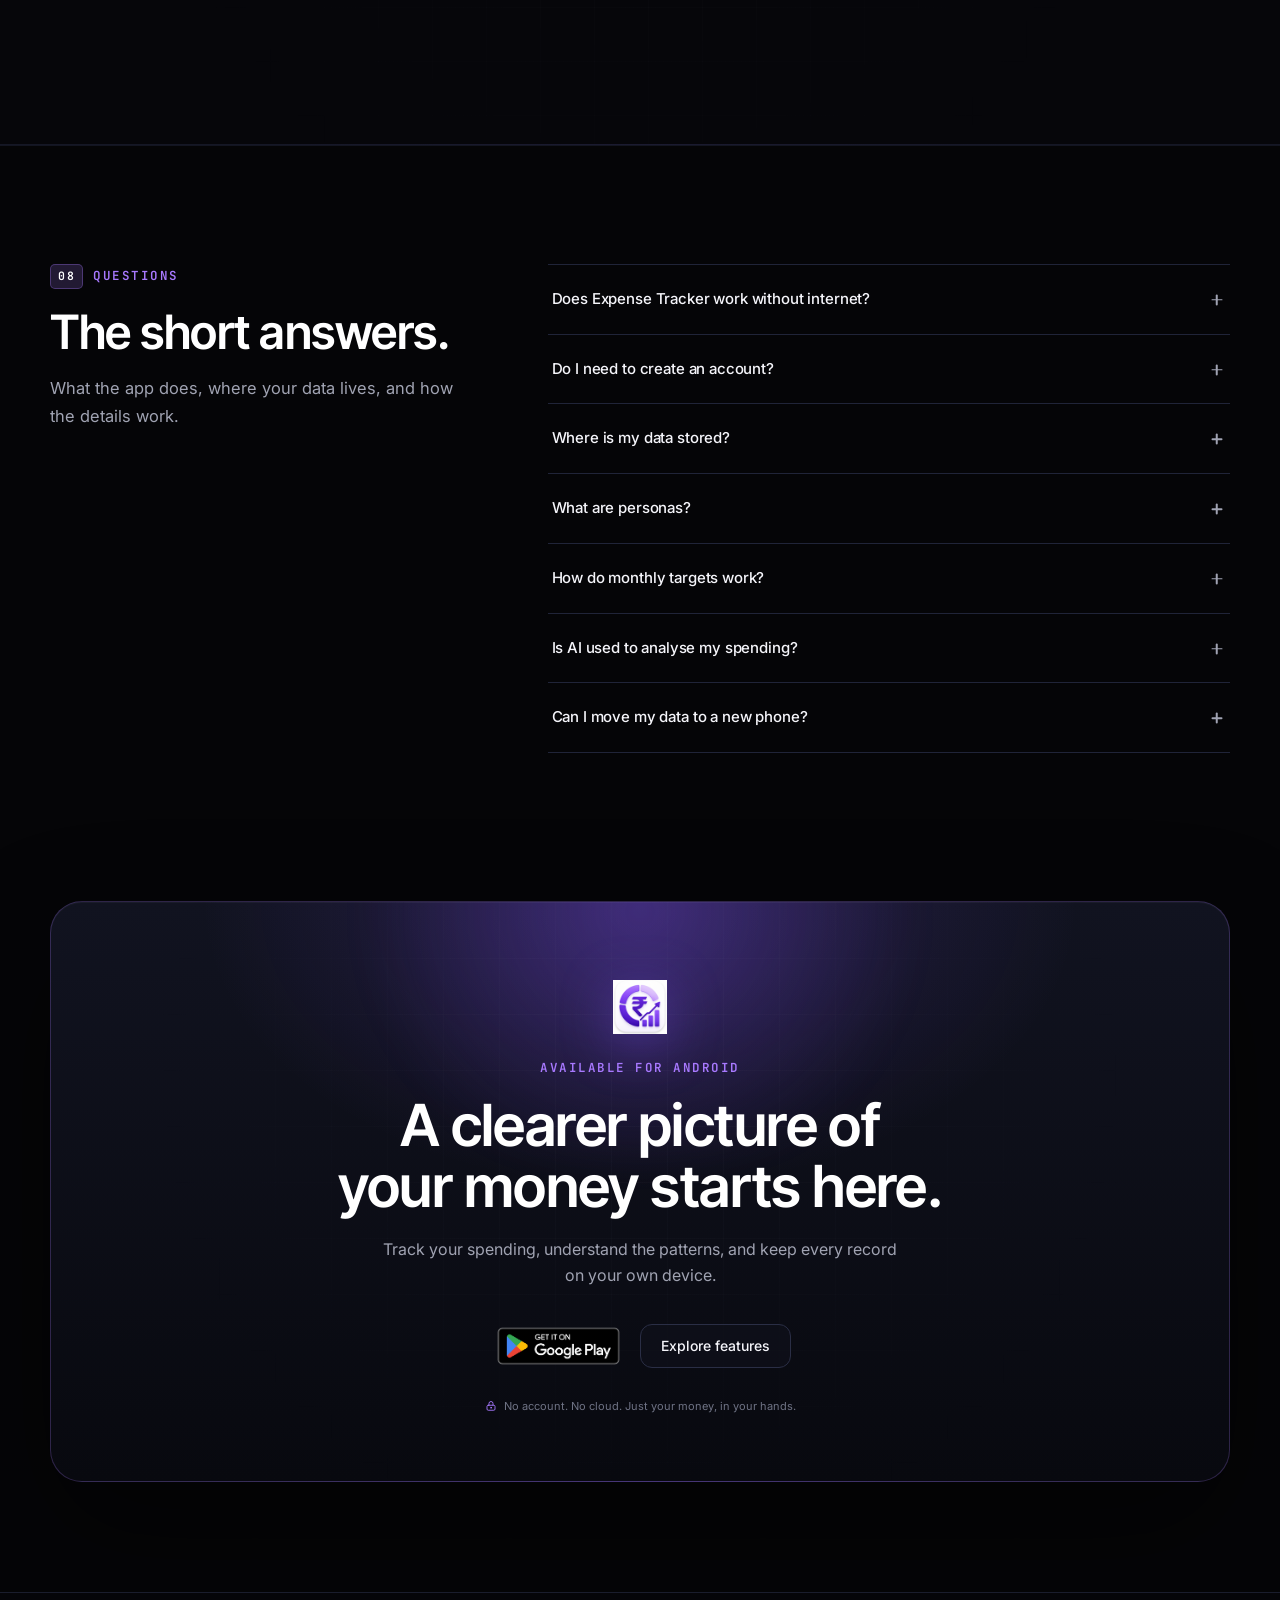
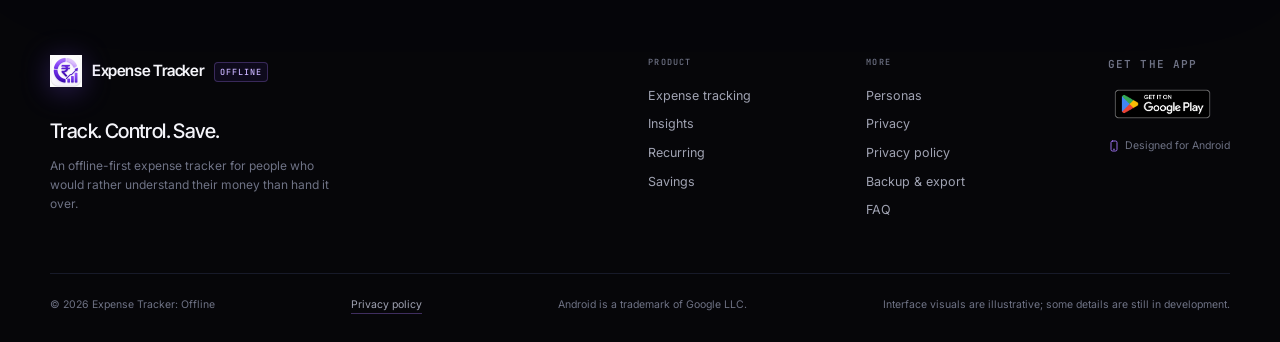
==== commit 655c51e5: "Serve the section 06 screenshot as WebP Re-encodes the 458x1024 phone screenshot at WebP q85 (method" ====
--- a/index.html
+++ b/index.html
@@ -922,7 +922,7 @@
             <span class="device__btn device__btn--vol-a"></span>
             <span class="device__btn device__btn--vol-b"></span>
             <div class="device__screen">
-              <img src="assets/savings-insights.jpg" alt="Smart Savings Insights in Expense Tracker" class="device__screenshot" width="458" height="1024" decoding="async">
+              <img src="assets/savings-insights.webp" alt="Smart Savings Insights in Expense Tracker" class="device__screenshot" width="458" height="1024" decoding="async">
             </div>
           </div>
 
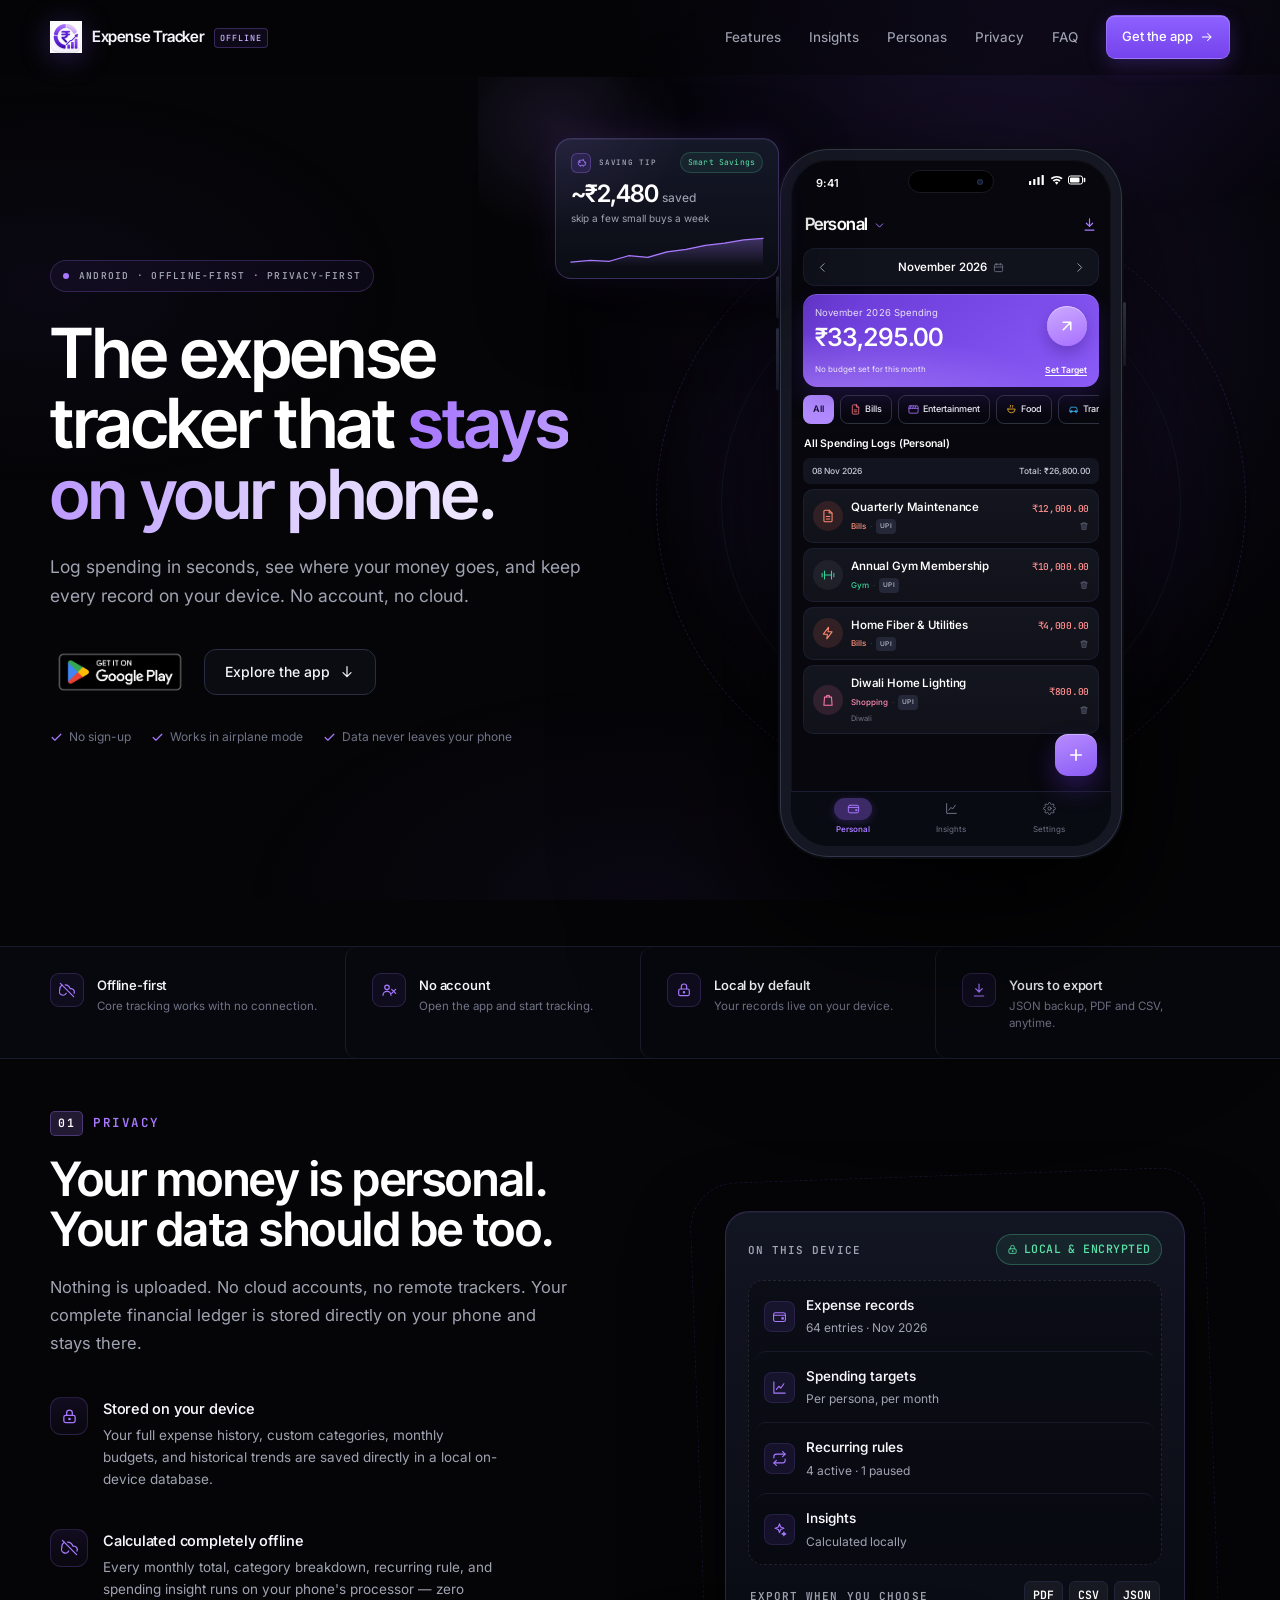
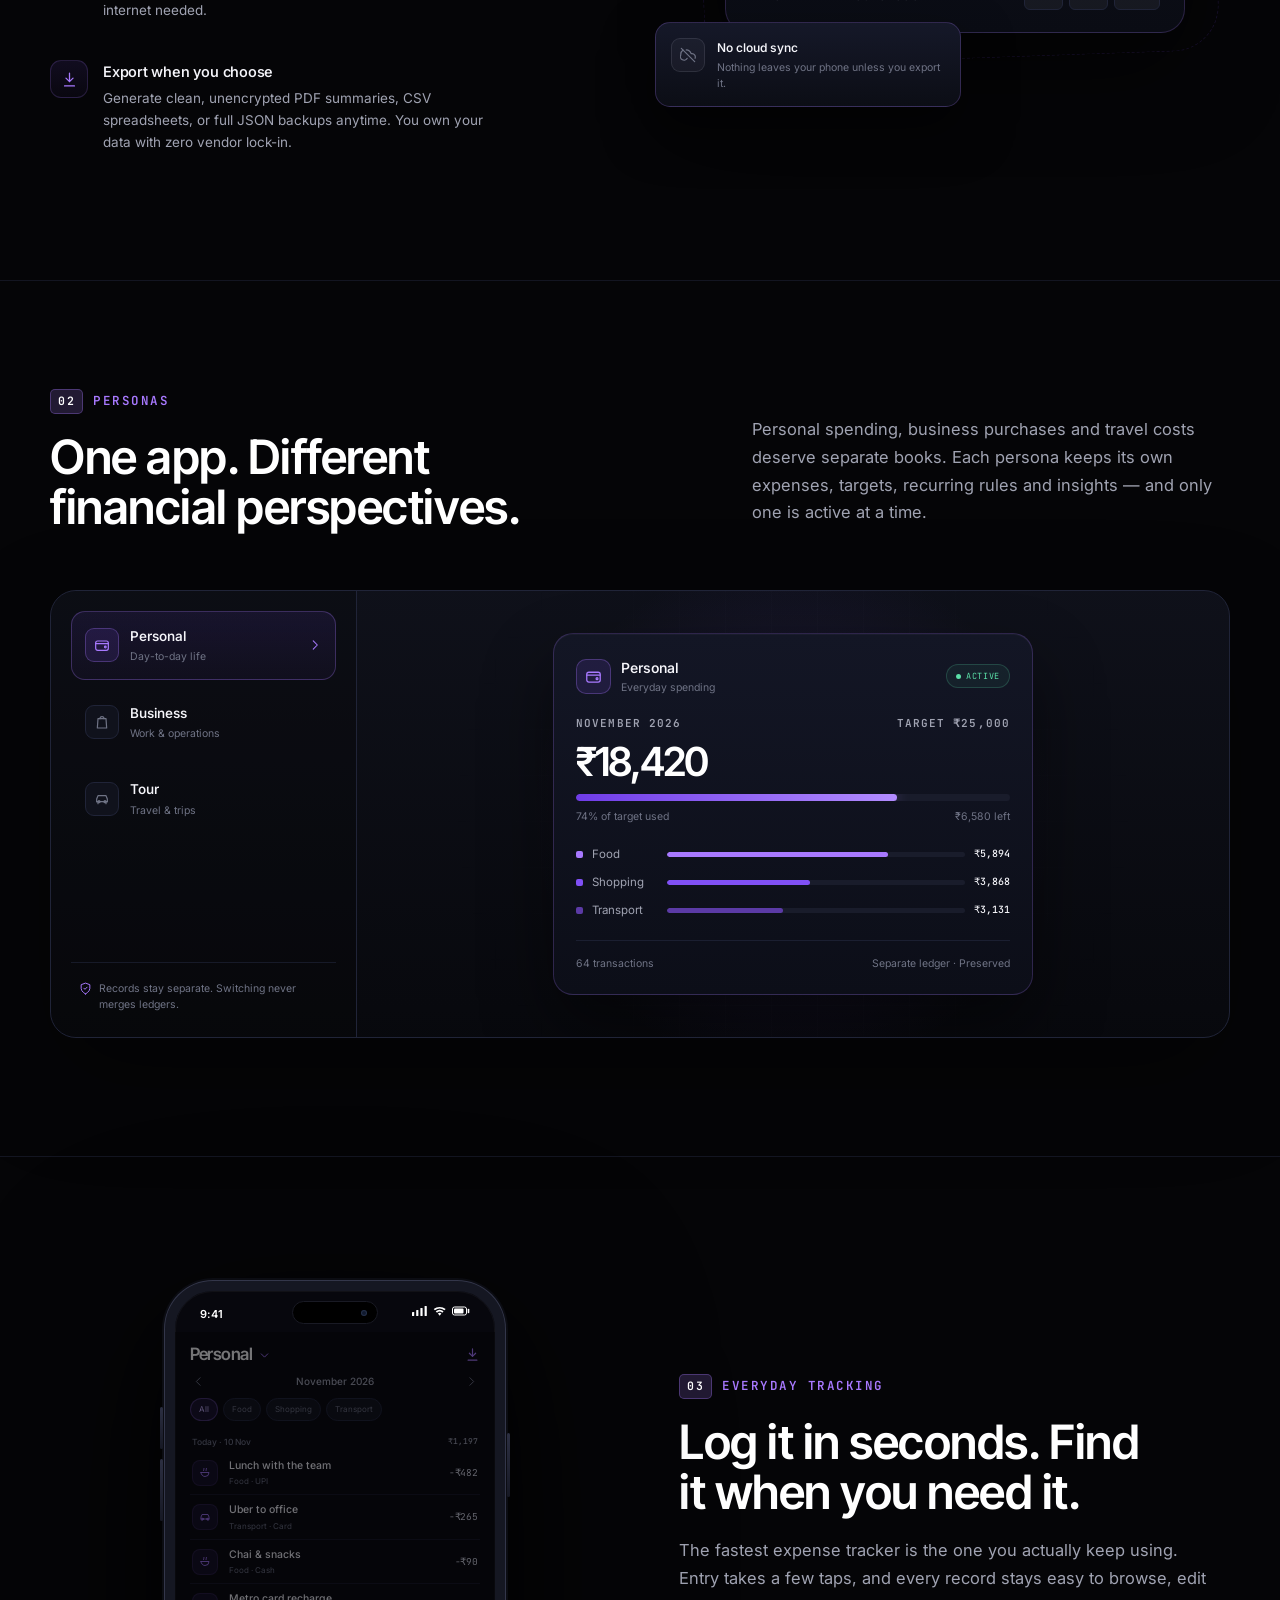
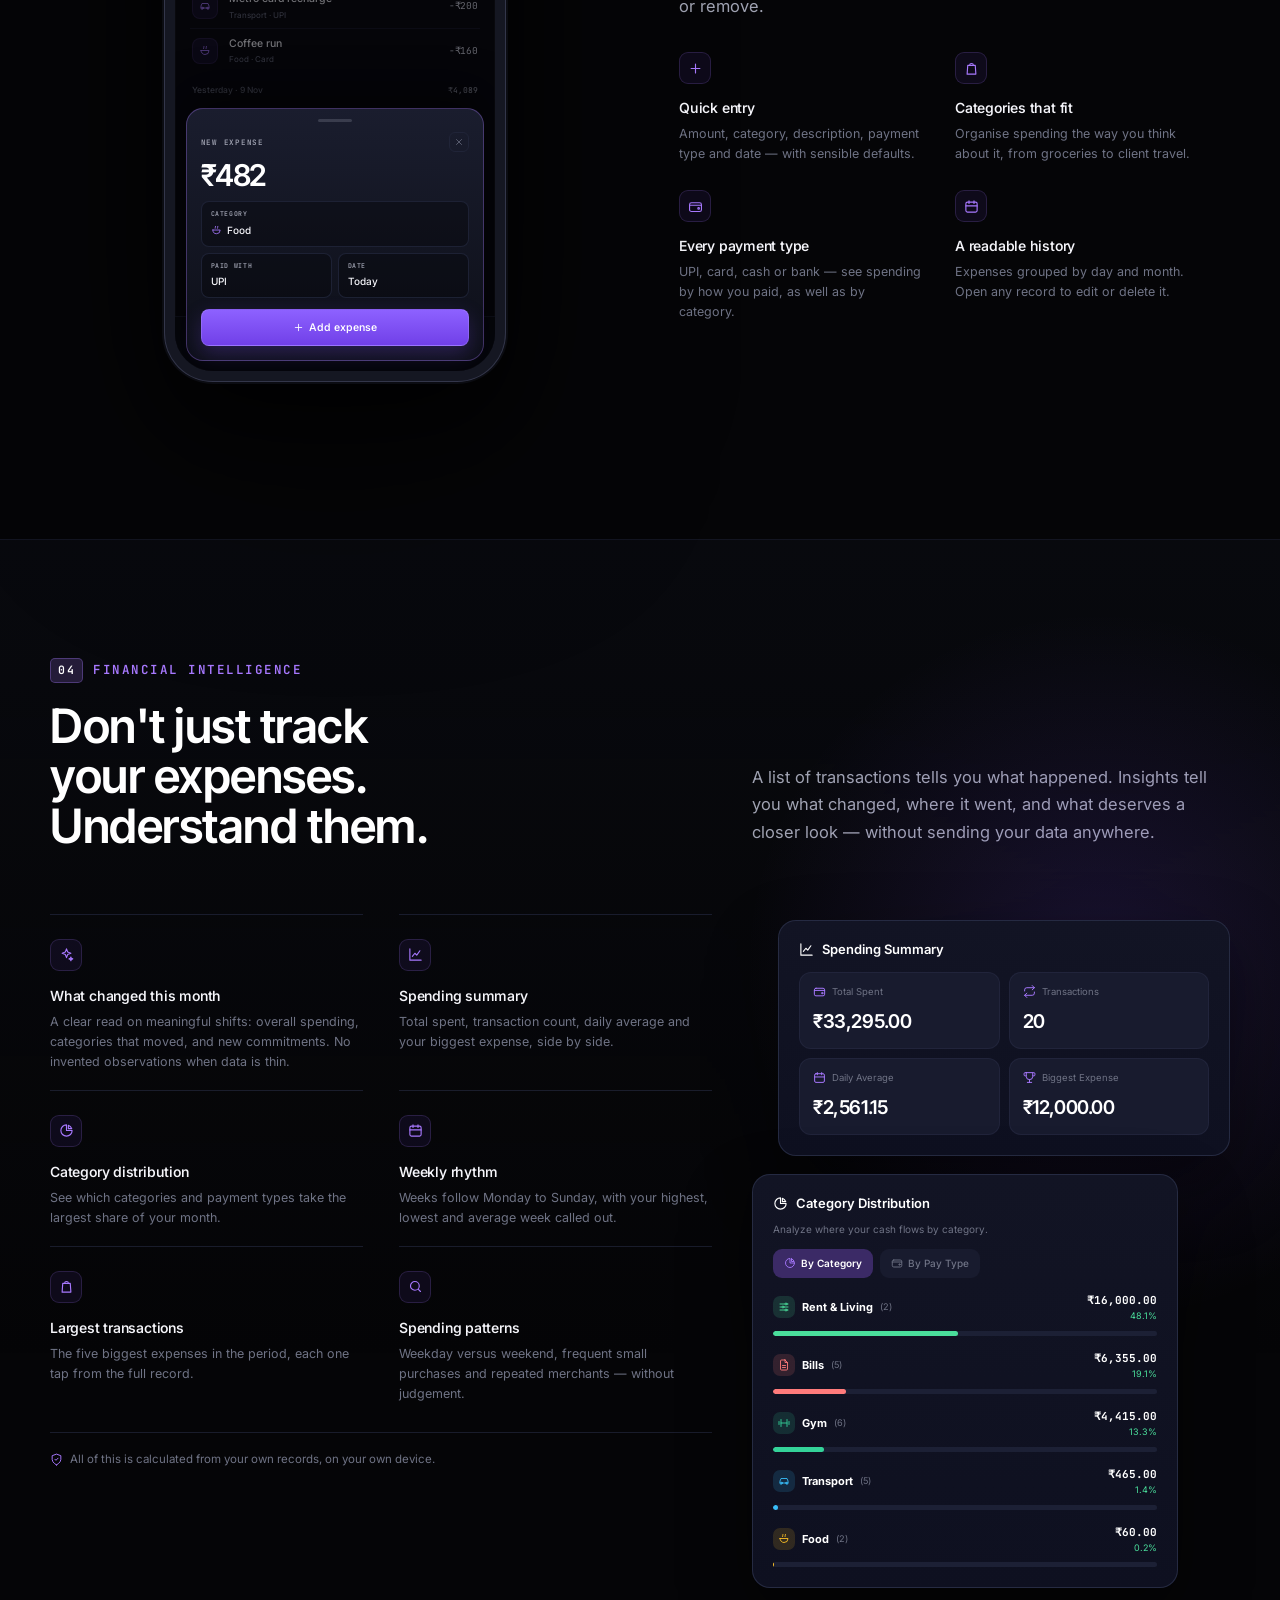
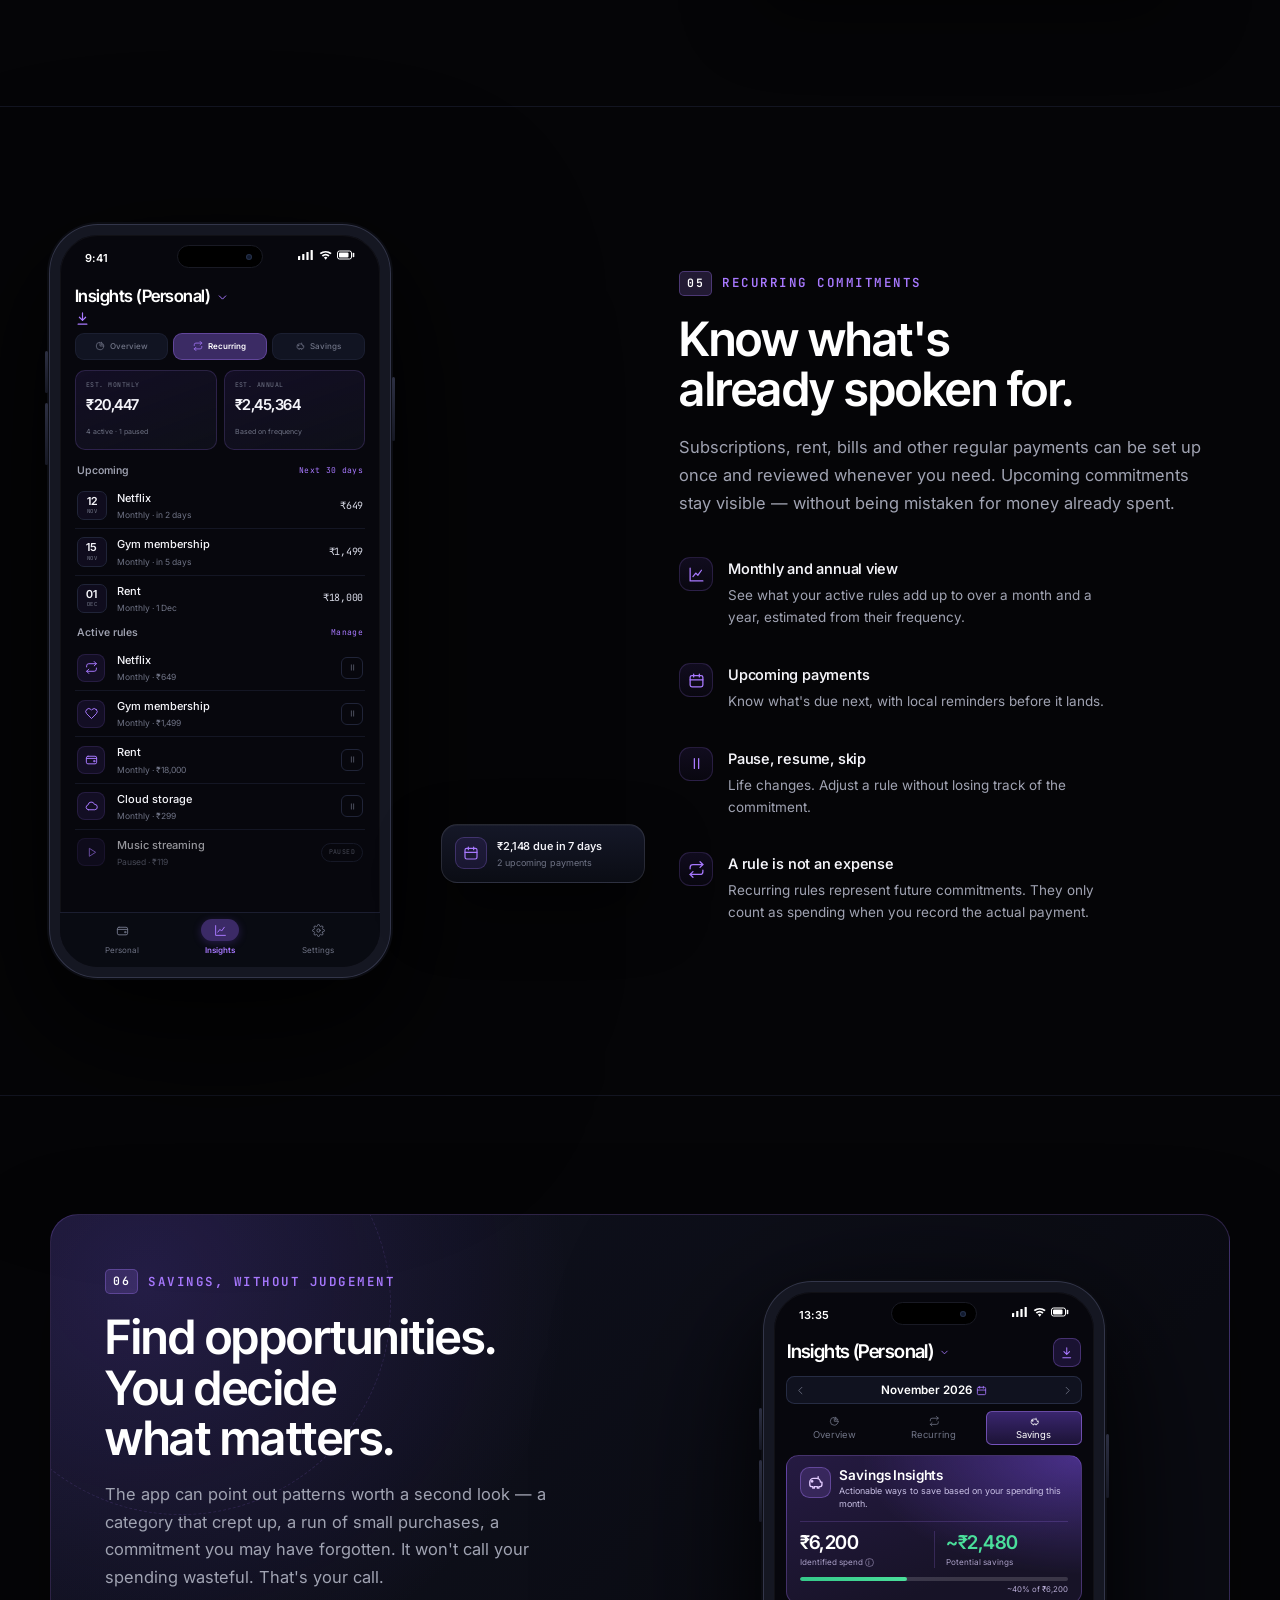
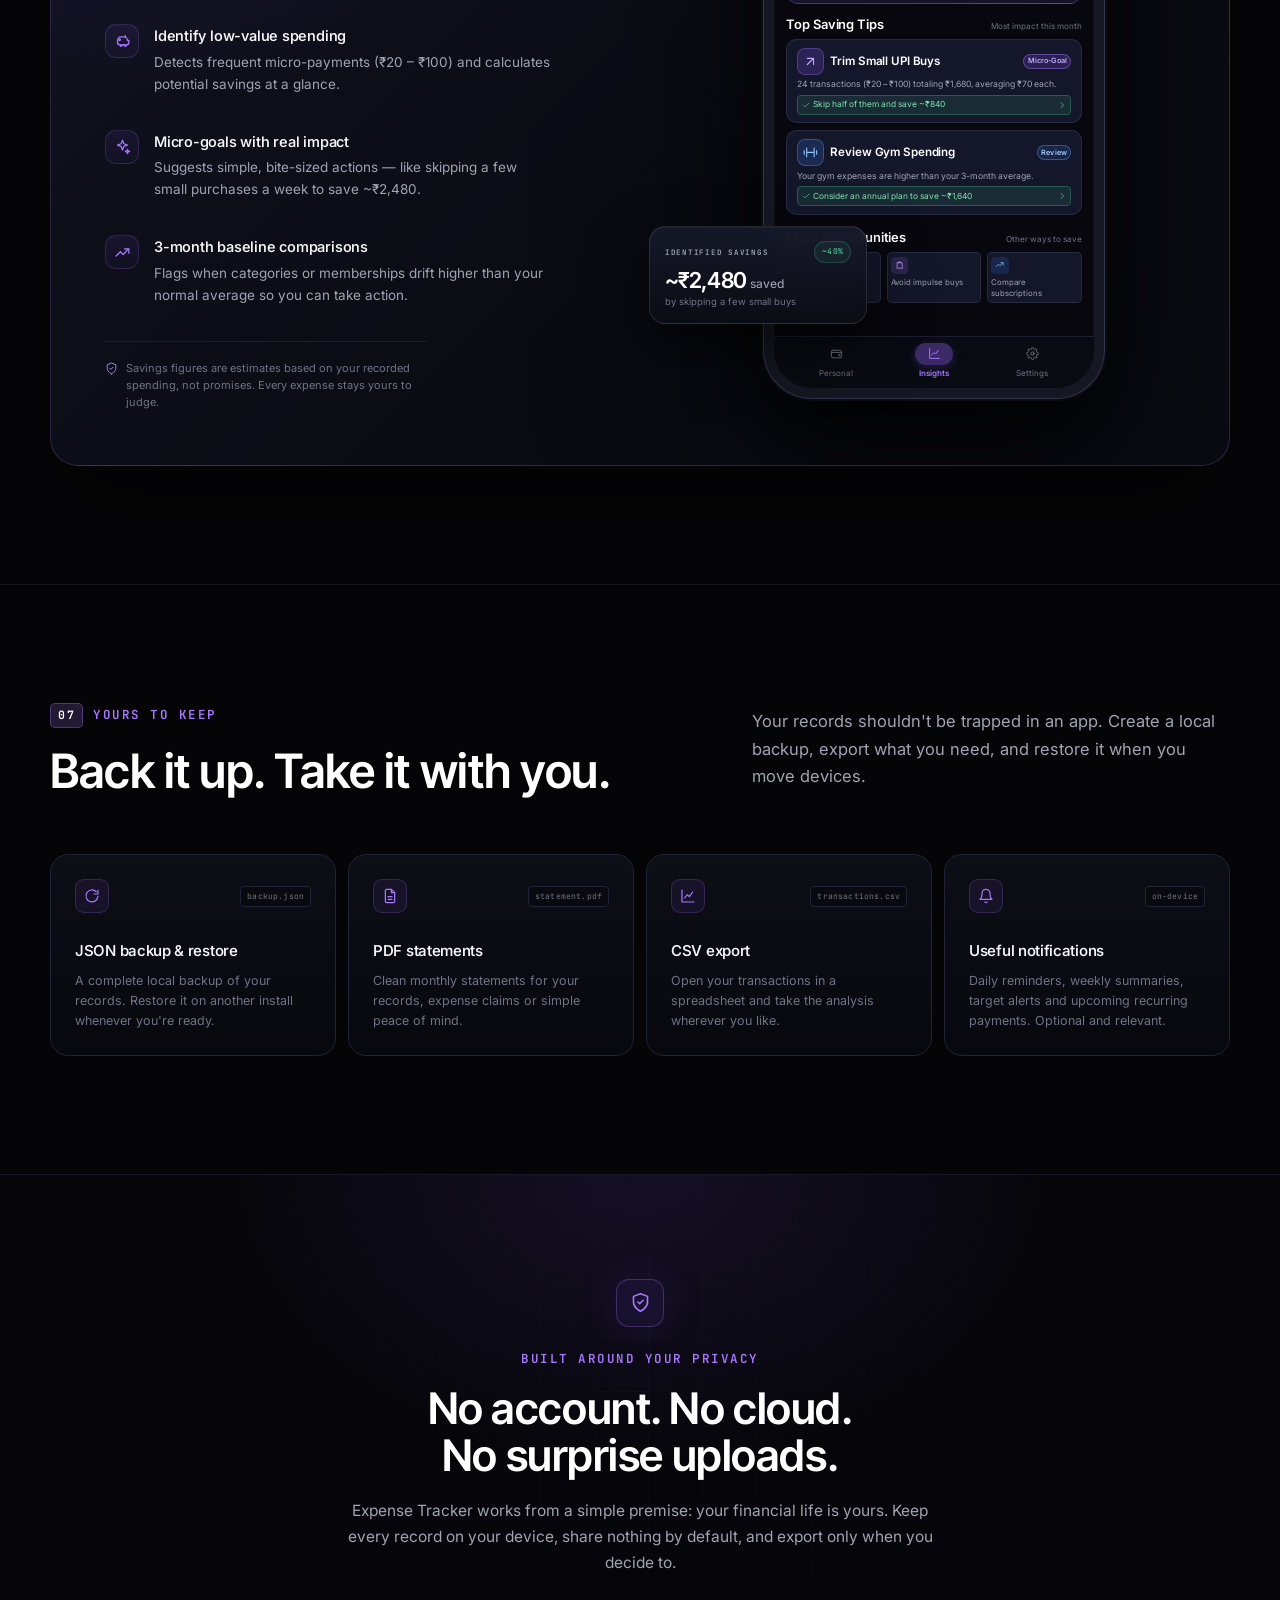
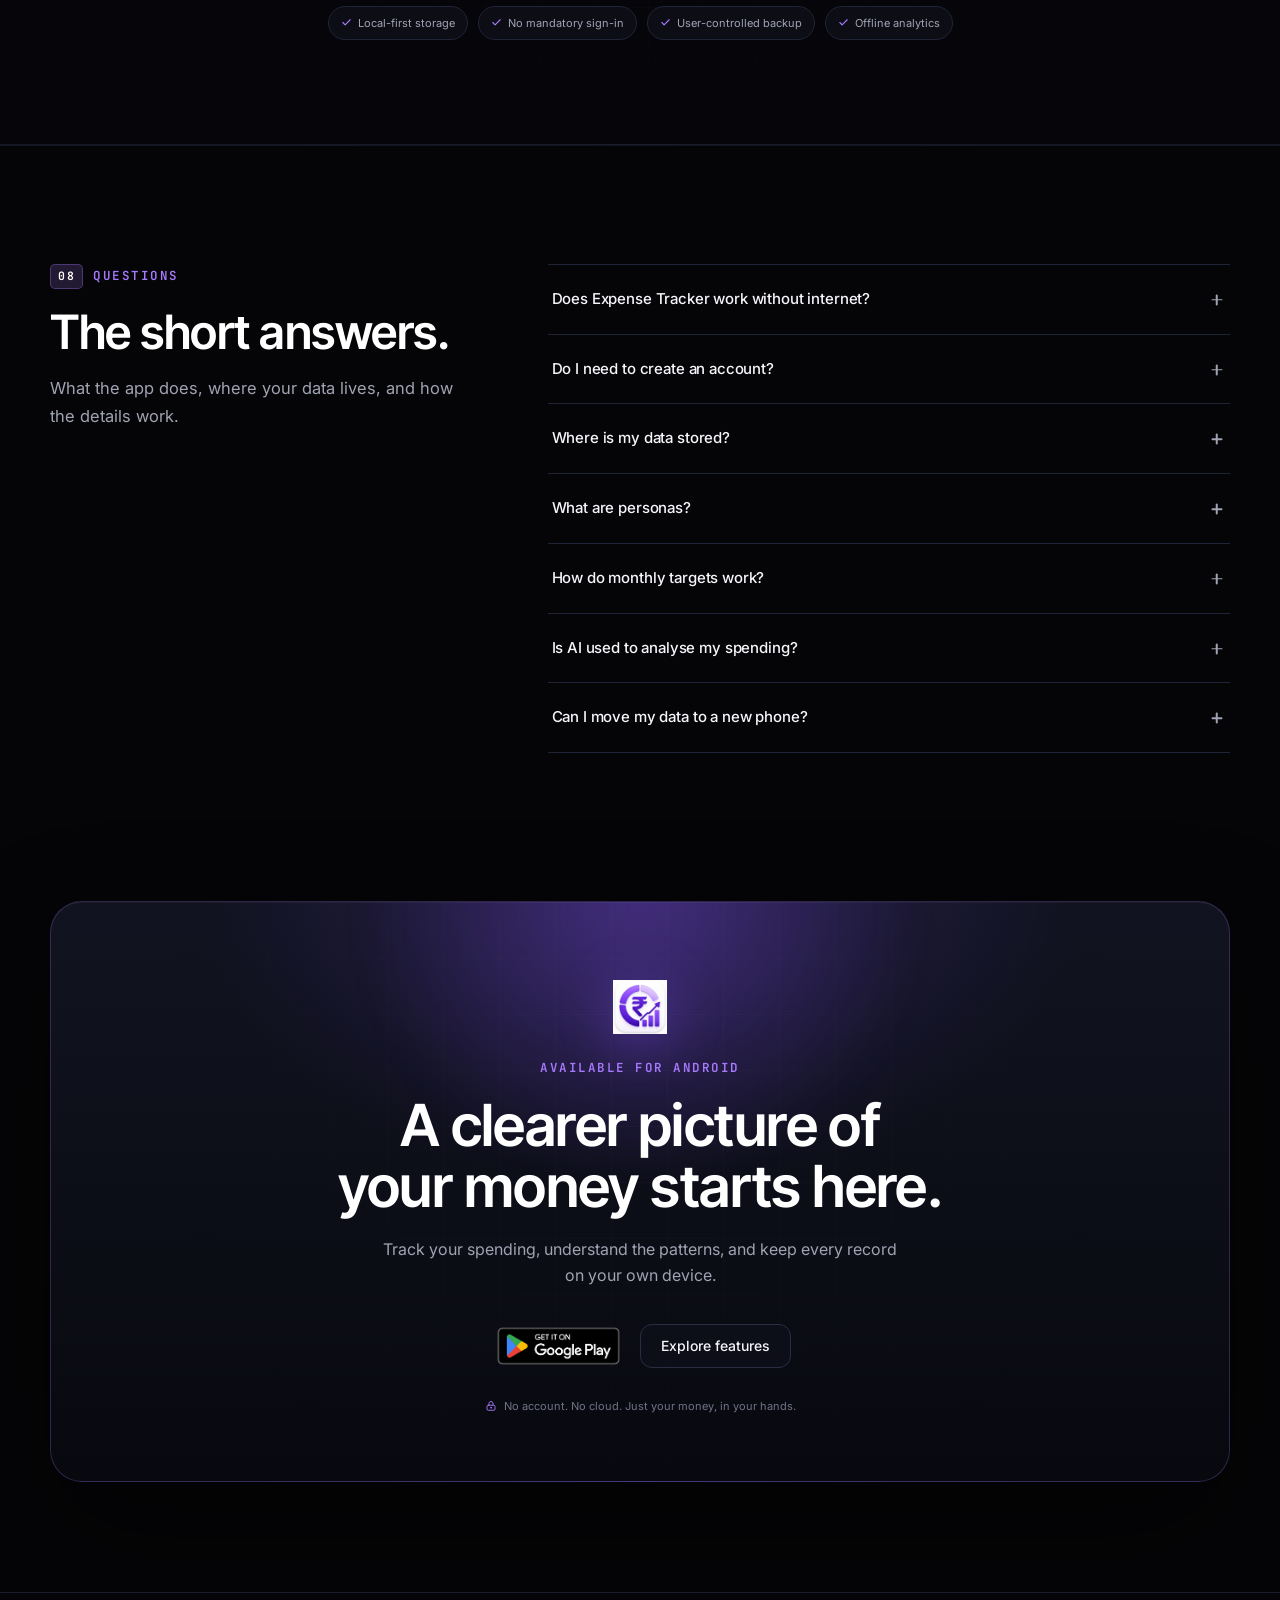
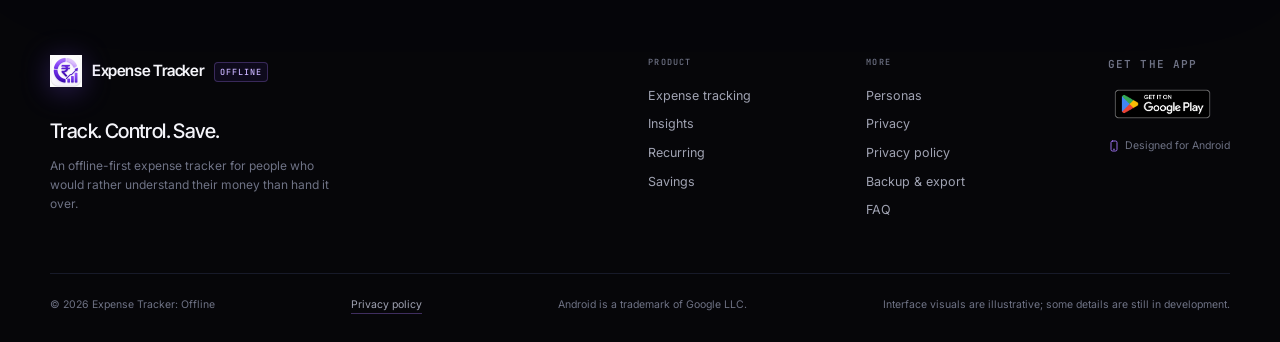
==== commit 5a4643c8: "Rebuild the section 06 phone screen in HTML instead of a screenshot The bitmap still showed the old " ====
--- a/index.html
+++ b/index.html
@@ -16,7 +16,7 @@
 <link rel="preconnect" href="https://fonts.googleapis.com">
 <link rel="preconnect" href="https://fonts.gstatic.com" crossorigin>
 <link href="https://fonts.googleapis.com/css2?family=Inter+Tight:wght@400;500;600;700&family=Inter:wght@400;500;600&family=JetBrains+Mono:wght@400;500&display=swap" rel="stylesheet">
-<link rel="stylesheet" href="styles.css">
+<link rel="stylesheet" href="styles.css?v=2">
 <script>
   document.documentElement.classList.add("js");
 </script>
@@ -917,12 +917,122 @@
         </div>
 
         <div class="savings-visual">
-          <div class="device device--savings" aria-label="Smart Savings screen preview">
+          <div class="device device--savings" role="img" aria-label="Smart Savings screen: about ₹6,200 identified in low-value spending, roughly ₹2,480 in potential savings, and two saving tips for this month">
             <span class="device__btn device__btn--power"></span>
             <span class="device__btn device__btn--vol-a"></span>
             <span class="device__btn device__btn--vol-b"></span>
             <div class="device__screen">
-              <img src="assets/savings-insights.webp" alt="Smart Savings Insights in Expense Tracker" class="device__screenshot" width="458" height="1024" decoding="async">
+              <span class="device__island"></span>
+              <div class="statusbar">
+                <span>13:35</span>
+                <span class="statusbar__icons">
+                  <svg viewBox="0 0 16 10"><use href="#i-signal"/></svg>
+                  <svg viewBox="0 0 16 12"><use href="#i-wifi"/></svg>
+                  <svg viewBox="0 0 18 10"><use href="#i-battery"/></svg>
+                </span>
+              </div>
+
+              <div class="appscreen appscreen--savings" aria-hidden="true">
+                <div class="sav-top">
+                  <span class="sav-title">Insights (Personal) <svg class="icon" aria-hidden="true"><use href="#i-chevron-down"/></svg></span>
+                  <span class="sav-dl"><svg class="icon" aria-hidden="true"><use href="#i-download"/></svg></span>
+                </div>
+
+                <div class="sav-month">
+                  <svg class="icon" aria-hidden="true"><use href="#i-chevron-left"/></svg>
+                  <span class="sav-month__label">November 2026 <svg class="icon" aria-hidden="true"><use href="#i-calendar"/></svg></span>
+                  <svg class="icon" aria-hidden="true"><use href="#i-chevron-right"/></svg>
+                </div>
+
+                <div class="sav-tabs">
+                  <span class="sav-tab"><svg class="icon" aria-hidden="true"><use href="#i-pie"/></svg><span>Overview</span></span>
+                  <span class="sav-tab"><svg class="icon" aria-hidden="true"><use href="#i-repeat"/></svg><span>Recurring</span></span>
+                  <span class="sav-tab is-active"><svg class="icon" aria-hidden="true"><use href="#i-piggy"/></svg><span>Savings</span></span>
+                </div>
+
+                <div class="sav-card">
+                  <div class="sav-card__head">
+                    <span class="sav-card__icon"><svg class="icon" aria-hidden="true"><use href="#i-piggy"/></svg></span>
+                    <div class="sav-card__copy">
+                      <p class="sav-card__title">Savings Insights</p>
+                      <p class="sav-card__sub">Actionable ways to save based on your spending this month.</p>
+                    </div>
+                  </div>
+
+                  <div class="sav-stats">
+                    <div class="sav-stat">
+                      <b>₹6,200</b>
+                      <small>Identified spend <span class="sav-info" title="Sum of low-value and drifting commitments">i</span></small>
+                    </div>
+                    <div class="sav-stat sav-stat--good">
+                      <b>~₹2,480</b>
+                      <small>Potential savings</small>
+                    </div>
+                  </div>
+
+                  <div class="sav-progress"><i style="width: 40%"></i></div>
+                  <p class="sav-progress__note">~40% of ₹6,200</p>
+                </div>
+
+                <div class="sav-sechead">
+                  <b>Top Saving Tips</b>
+                  <span>Most impact this month</span>
+                </div>
+
+                <div class="sav-tip">
+                  <div class="sav-tip__head">
+                    <span class="sav-tip__icon"><svg class="icon" aria-hidden="true"><use href="#i-arrow-up-right"/></svg></span>
+                    <span class="sav-tip__title">Trim Small UPI Buys</span>
+                    <span class="sav-pill sav-pill--micro">Micro-Goal</span>
+                  </div>
+                  <p class="sav-tip__body">24 transactions (₹20 – ₹100) totaling ₹1,680, averaging ₹70 each.</p>
+                  <div class="sav-tip__action">
+                    <svg class="icon" aria-hidden="true"><use href="#i-check"/></svg>
+                    <span>Skip half of them and save ~₹840</span>
+                    <svg class="icon" aria-hidden="true"><use href="#i-chevron-right"/></svg>
+                  </div>
+                </div>
+
+                <div class="sav-tip">
+                  <div class="sav-tip__head">
+                    <span class="sav-tip__icon sav-tip__icon--gym"><svg class="icon" aria-hidden="true"><use href="#i-dumbbell"/></svg></span>
+                    <span class="sav-tip__title">Review Gym Spending</span>
+                    <span class="sav-pill sav-pill--review">Review</span>
+                  </div>
+                  <p class="sav-tip__body">Your gym expenses are higher than your 3-month average.</p>
+                  <div class="sav-tip__action">
+                    <svg class="icon" aria-hidden="true"><use href="#i-check"/></svg>
+                    <span>Consider an annual plan to save ~₹1,640</span>
+                    <svg class="icon" aria-hidden="true"><use href="#i-chevron-right"/></svg>
+                  </div>
+                </div>
+
+                <div class="sav-sechead sav-sechead--more">
+                  <b>More Opportunities</b>
+                  <span>Other ways to save</span>
+                </div>
+
+                <div class="sav-more">
+                  <span class="sav-more__card">
+                    <span class="sav-more__icon sav-more__icon--warn"><svg class="icon" aria-hidden="true"><use href="#i-calendar"/></svg></span>
+                    <span>Plan ahead for recurring costs</span>
+                  </span>
+                  <span class="sav-more__card">
+                    <span class="sav-more__icon sav-more__icon--shop"><svg class="icon" aria-hidden="true"><use href="#i-bag"/></svg></span>
+                    <span>Avoid impulse buys</span>
+                  </span>
+                  <span class="sav-more__card">
+                    <span class="sav-more__icon sav-more__icon--chart"><svg class="icon" aria-hidden="true"><use href="#i-trend"/></svg></span>
+                    <span>Compare subscriptions</span>
+                  </span>
+                </div>
+
+                <div class="appnav appnav--real">
+                  <span class="appnav__item"><span class="appnav__pill"><svg class="icon" aria-hidden="true"><use href="#i-wallet"/></svg></span>Personal</span>
+                  <span class="appnav__item is-active"><span class="appnav__pill"><svg class="icon" aria-hidden="true"><use href="#i-chart"/></svg></span>Insights</span>
+                  <span class="appnav__item"><span class="appnav__pill"><svg class="icon" aria-hidden="true"><use href="#i-gear"/></svg></span>Settings</span>
+                </div>
+              </div>
             </div>
           </div>
 
--- a/styles.css
+++ b/styles.css
@@ -1390,17 +1390,10 @@
 
 .device--savings .device__screen {
   height: 716px;
-  background: #08090f;
+  background: #07070d;
   padding: 0;
-  display: block;
-}
-
-.device__screenshot {
-  width: 100%;
-  height: 100%;
-  object-fit: cover;
-  object-position: top center;
-  display: block;
+  container-type: size;
+  container-name: savscreen;
 }
 
 .device__btn {
@@ -4468,6 +4461,437 @@
 .export-grid > .export-card:nth-child(2) { --d: 80ms; }
 .export-grid > .export-card:nth-child(3) { --d: 160ms; }
 .export-grid > .export-card:nth-child(4) { --d: 240ms; }
+
+/* ---------- Savings screen (section 06) ----------
+   Built in markup rather than as a screenshot so the figures stay in
+   step with the copy beside it. Everything inside is sized in em off a
+   container-relative root, so the same screen fits every phone height
+   without clipping. */
+
+.appscreen--savings {
+  --sav-green: #4ade9b;
+  --sav-green-soft: #7ee2b0;
+  padding: 0.3em 0.92em 4.2em;
+  font-size: 13px;
+  font-size: min(1.94cqh, 4.3cqw);
+  line-height: 1.3;
+}
+
+/* Older engines without container units: step the root down with the
+   surface height instead of relying on cqh. */
+@supports not (font-size: 1cqh) {
+  @media (max-width: 900px) {
+    .appscreen--savings { font-size: 12.3px; }
+  }
+  @media (max-width: 420px) {
+    .appscreen--savings { font-size: 11.2px; }
+  }
+}
+
+.appscreen--savings > * {
+  flex: none;
+}
+
+.sav-top {
+  display: flex;
+  align-items: center;
+  justify-content: space-between;
+  gap: 0.5em;
+  padding: 0.1em 0.05em 0.7em;
+}
+
+.sav-title {
+  display: inline-flex;
+  align-items: center;
+  gap: 0.28em;
+  font-family: var(--font-display);
+  font-size: 1.4em;
+  font-weight: 600;
+  letter-spacing: -0.03em;
+  color: #fff;
+}
+
+.sav-title .icon {
+  width: 0.58em;
+  height: 0.58em;
+  color: var(--violet-bright);
+}
+
+.sav-dl {
+  display: grid;
+  place-items: center;
+  width: 2.1em;
+  height: 2.1em;
+  flex: none;
+  border-radius: 0.62em;
+  border: 1px solid rgba(168, 121, 255, 0.3);
+  background: rgba(128, 80, 245, 0.16);
+  color: var(--violet-bright);
+}
+
+.sav-dl .icon {
+  width: 1em;
+  height: 1em;
+}
+
+.sav-month {
+  display: flex;
+  align-items: center;
+  justify-content: space-between;
+  gap: 0.5em;
+  padding: 0.46em 0.62em;
+  margin-bottom: 0.62em;
+  border: 1px solid rgba(42, 47, 72, 0.9);
+  border-radius: 0.72em;
+  background: rgba(18, 20, 36, 0.85);
+  font-size: 0.86em;
+  font-weight: 600;
+  color: #fff;
+}
+
+.sav-month > .icon {
+  width: 0.95em;
+  height: 0.95em;
+  color: var(--text-3);
+}
+
+.sav-month__label {
+  display: inline-flex;
+  align-items: center;
+  gap: 0.4em;
+}
+
+.sav-month__label .icon {
+  width: 0.95em;
+  height: 0.95em;
+  color: var(--violet-bright);
+}
+
+.sav-tabs {
+  display: grid;
+  grid-template-columns: repeat(3, 1fr);
+  gap: 0.34em;
+  margin-bottom: 0.72em;
+}
+
+.sav-tab {
+  display: flex;
+  flex-direction: column;
+  align-items: center;
+  justify-content: center;
+  gap: 0.22em;
+  padding: 0.42em 0.15em;
+  border: 1px solid transparent;
+  border-radius: 0.62em;
+  background: transparent;
+  font-size: 0.7em;
+  line-height: 1.2;
+  text-align: center;
+  color: var(--text-3);
+}
+
+.sav-tab .icon {
+  width: 1.12em;
+  height: 1.12em;
+}
+
+.sav-tab.is-active {
+  border-color: rgba(168, 121, 255, 0.55);
+  background: linear-gradient(180deg, rgba(128, 80, 245, 0.42), rgba(128, 80, 245, 0.18));
+  color: #fff;
+}
+
+.sav-tab.is-active .icon {
+  color: #fff;
+}
+
+.sav-card {
+  padding: 0.8em 0.9em 0.7em;
+  margin-bottom: 0.75em;
+  border: 1px solid rgba(168, 121, 255, 0.3);
+  border-radius: 0.92em;
+  background:
+    radial-gradient(120% 130% at 100% 0%, rgba(128, 80, 245, 0.45), transparent 62%),
+    linear-gradient(158deg, #251a42, #171327 72%);
+}
+
+.sav-card__head {
+  display: flex;
+  align-items: flex-start;
+  gap: 0.6em;
+}
+
+.sav-card__icon {
+  display: grid;
+  place-items: center;
+  width: 2.35em;
+  height: 2.35em;
+  flex: none;
+  border-radius: 0.7em;
+  border: 1px solid rgba(168, 121, 255, 0.38);
+  background: rgba(168, 121, 255, 0.16);
+  color: #e3ccff;
+}
+
+.sav-card__icon .icon {
+  width: 1.35em;
+  height: 1.35em;
+}
+
+.sav-card__title {
+  font-size: 1em;
+  font-weight: 600;
+  letter-spacing: -0.01em;
+  color: #fff;
+}
+
+.sav-card__sub {
+  margin-top: 0.15em;
+  font-size: 0.66em;
+  line-height: 1.45;
+  color: #c7bfe4;
+}
+
+.sav-stats {
+  display: grid;
+  grid-template-columns: 1fr 1fr;
+  margin-top: 0.7em;
+  padding-top: 0.68em;
+  border-top: 1px solid rgba(168, 121, 255, 0.2);
+}
+
+.sav-stat + .sav-stat {
+  padding-left: 0.85em;
+  border-left: 1px solid rgba(168, 121, 255, 0.2);
+}
+
+.sav-stat b {
+  display: block;
+  font-family: var(--font-display);
+  font-size: 1.4em;
+  font-weight: 600;
+  letter-spacing: -0.03em;
+  color: #fff;
+}
+
+.sav-stat--good b {
+  color: var(--sav-green);
+}
+
+.sav-stat small {
+  display: flex;
+  align-items: center;
+  gap: 0.28em;
+  margin-top: 0.2em;
+  font-size: 0.6em;
+  color: #a99fc6;
+}
+
+.sav-info {
+  display: inline-grid;
+  place-items: center;
+  width: 1.25em;
+  height: 1.25em;
+  border-radius: 50%;
+  border: 1px solid rgba(169, 159, 198, 0.55);
+  font-size: 0.9em;
+  font-style: normal;
+  line-height: 1;
+  color: rgba(200, 192, 224, 0.8);
+}
+
+.sav-progress {
+  height: 0.32em;
+  margin-top: 0.7em;
+  border-radius: 999px;
+  background: rgba(255, 255, 255, 0.15);
+  overflow: hidden;
+}
+
+.sav-progress i {
+  display: block;
+  height: 100%;
+  border-radius: 999px;
+  background: linear-gradient(90deg, #35c98a, var(--sav-green));
+}
+
+.sav-progress__note {
+  margin-top: 0.3em;
+  font-size: 0.58em;
+  text-align: right;
+  color: #b6abd4;
+}
+
+.sav-sechead {
+  display: flex;
+  align-items: baseline;
+  justify-content: space-between;
+  gap: 0.5em;
+  margin: 0.1em 0 0.45em;
+}
+
+.sav-sechead b {
+  font-size: 0.96em;
+  font-weight: 600;
+  letter-spacing: -0.01em;
+  color: #fff;
+}
+
+.sav-sechead span {
+  font-size: 0.6em;
+  color: var(--text-3);
+}
+
+.sav-sechead--more {
+  margin-top: 0.55em;
+}
+
+.sav-tip {
+  padding: 0.6em 0.68em 0.55em;
+  margin-bottom: 0.5em;
+  border: 1px solid rgba(42, 47, 72, 0.85);
+  border-radius: 0.8em;
+  background: #14162a;
+}
+
+.sav-tip__head {
+  display: flex;
+  align-items: center;
+  gap: 0.5em;
+}
+
+.sav-tip__icon {
+  display: grid;
+  place-items: center;
+  width: 2em;
+  height: 2em;
+  flex: none;
+  border-radius: 0.6em;
+  border: 1px solid rgba(168, 121, 255, 0.3);
+  background: rgba(128, 80, 245, 0.22);
+  color: #c9a6ff;
+}
+
+.sav-tip__icon--gym {
+  border-color: rgba(96, 165, 250, 0.32);
+  background: rgba(56, 132, 255, 0.18);
+  color: #8fc4ff;
+}
+
+.sav-tip__icon .icon {
+  width: 1.1em;
+  height: 1.1em;
+}
+
+.sav-tip__title {
+  font-size: 0.86em;
+  font-weight: 600;
+  letter-spacing: -0.01em;
+  color: #fff;
+}
+
+.sav-pill {
+  margin-left: auto;
+  padding: 0.24em 0.5em;
+  flex: none;
+  border-radius: 999px;
+  font-size: 0.54em;
+  font-weight: 550;
+  letter-spacing: 0.01em;
+}
+
+.sav-pill--micro {
+  border: 1px solid rgba(168, 121, 255, 0.42);
+  background: rgba(128, 80, 245, 0.2);
+  color: #cdb2ff;
+}
+
+.sav-pill--review {
+  border: 1px solid rgba(96, 165, 250, 0.4);
+  background: rgba(56, 132, 255, 0.14);
+  color: #a9d0ff;
+}
+
+.sav-tip__body {
+  margin-top: 0.4em;
+  font-size: 0.64em;
+  line-height: 1.45;
+  color: var(--text-2);
+}
+
+.sav-tip__action {
+  display: flex;
+  align-items: center;
+  gap: 0.34em;
+  margin-top: 0.5em;
+  padding: 0.42em 0.5em;
+  border: 1px solid rgba(74, 222, 155, 0.26);
+  border-radius: 0.5em;
+  background: rgba(74, 222, 155, 0.11);
+  font-size: 0.62em;
+  line-height: 1.3;
+  color: var(--sav-green-soft);
+}
+
+.sav-tip__action span {
+  flex: 1;
+}
+
+.sav-tip__action .icon {
+  width: 1em;
+  height: 1em;
+}
+
+.sav-tip__action .icon:first-child {
+  color: var(--sav-green);
+}
+
+.sav-more {
+  display: grid;
+  grid-template-columns: repeat(3, 1fr);
+  gap: 0.4em;
+}
+
+.sav-more__card {
+  display: flex;
+  flex-direction: column;
+  gap: 0.45em;
+  padding: 0.5em 0.45em;
+  border: 1px solid rgba(42, 47, 72, 0.85);
+  border-radius: 0.62em;
+  background: #14162a;
+  font-size: 0.58em;
+  line-height: 1.35;
+  color: var(--text-2);
+}
+
+.sav-more__icon {
+  display: grid;
+  place-items: center;
+  width: 2.2em;
+  height: 2.2em;
+  border-radius: 0.55em;
+}
+
+.sav-more__icon .icon {
+  width: 1.2em;
+  height: 1.2em;
+}
+
+.sav-more__icon--warn {
+  background: rgba(245, 158, 11, 0.16);
+  color: #f7bf5b;
+}
+
+.sav-more__icon--shop {
+  background: rgba(168, 121, 255, 0.16);
+  color: #c9a6ff;
+}
+
+.sav-more__icon--chart {
+  background: rgba(56, 132, 255, 0.16);
+  color: #8fc4ff;
+}
 
 @media (prefers-reduced-motion: reduce) {
   html {
